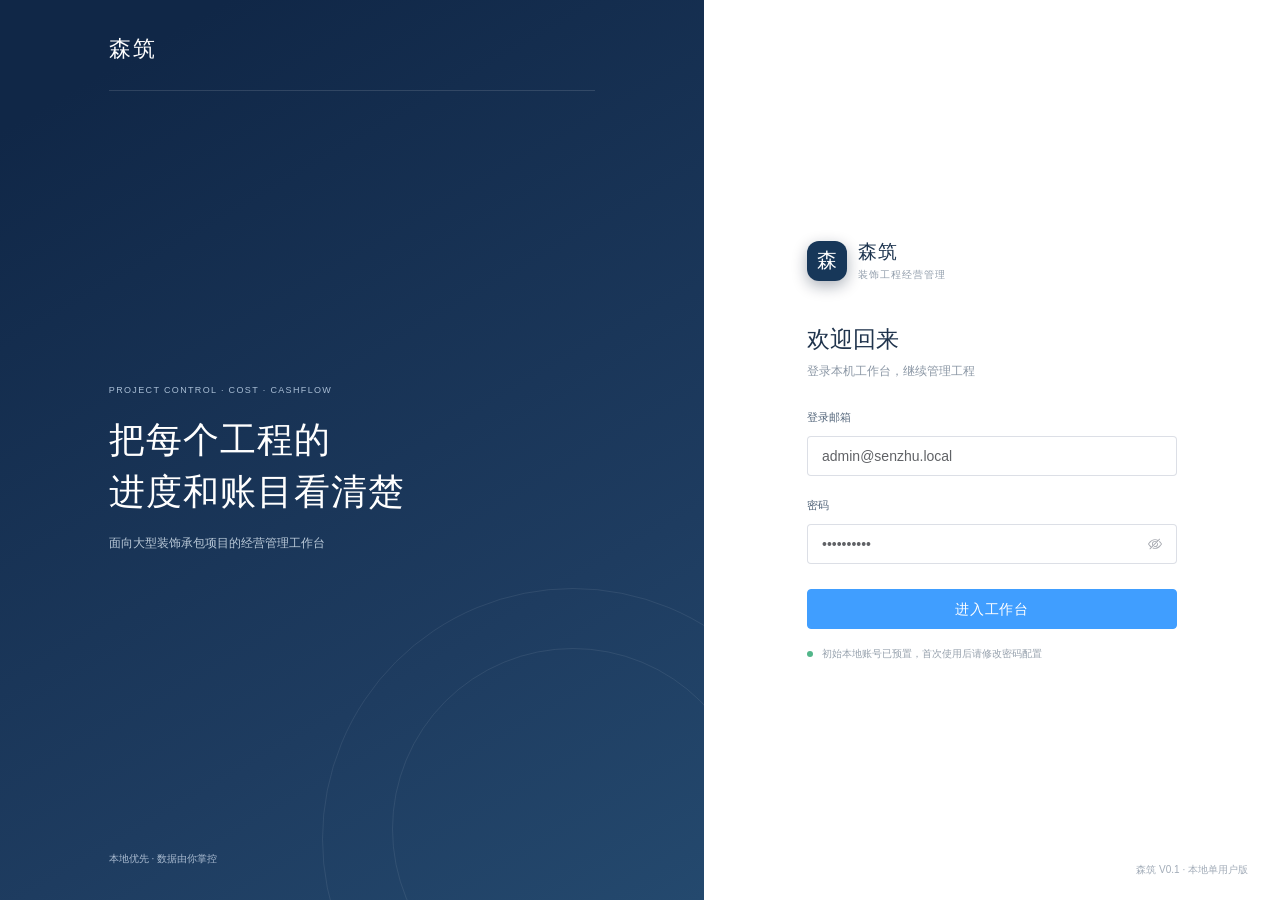
==== index.html @ 7b5bed3a "Add initial HTML structure for the project" ====
<!doctype html>
<html lang="zh-CN">
  <head>
    <meta charset="UTF-8" />
    <meta name="viewport" content="width=device-width, initial-scale=1.0" />
    <meta name="theme-color" content="#102747" />
    <meta name="description" content="森筑大型装饰工程承包管理系统" />
    <title>森筑 · 工程经营管理</title>
    <script type="module" crossorigin src="./index-DeKoZm9j.js"></script>
    <link rel="stylesheet" crossorigin href="./index-YC2xOnfH.css">
  </head>
  <body><div id="app"></div></body>
</html>
---- index-YC2xOnfH.css ----
:root{--el-color-white:#fff;--el-color-black:#000;--el-color-primary-rgb:64, 158, 255;--el-color-success-rgb:103, 194, 58;--el-color-warning-rgb:230, 162, 60;--el-color-danger-rgb:245, 108, 108;--el-color-error-rgb:245, 108, 108;--el-color-info-rgb:144, 147, 153;--el-font-size-extra-large:20px;--el-font-size-large:18px;--el-font-size-medium:16px;--el-font-size-base:14px;--el-font-size-small:13px;--el-font-size-extra-small:12px;--el-font-family:"Helvetica Neue", Helvetica, "PingFang SC", "Hiragino Sans GB", "Microsoft YaHei", "微软雅黑", Arial, sans-serif;--el-font-weight-primary:500;--el-font-line-height-primary:24px;--el-index-normal:1;--el-index-top:1000;--el-index-popper:2000;--el-border-radius-base:4px;--el-border-radius-small:2px;--el-border-radius-round:20px;--el-border-radius-circle:100%;--el-transition-duration:.3s;--el-transition-duration-fast:.2s;--el-transition-function-ease-in-out-bezier:cubic-bezier(.645, .045, .355, 1);--el-transition-function-fast-bezier:cubic-bezier(.23, 1, .32, 1);--el-transition-all:all var(--el-transition-duration) var(--el-transition-function-ease-in-out-bezier);--el-transition-fade:opacity var(--el-transition-duration) var(--el-transition-function-fast-bezier);--el-transition-md-fade:transform var(--el-transition-duration) var(--el-transition-function-fast-bezier), opacity var(--el-transition-duration) var(--el-transition-function-fast-bezier);--el-transition-fade-linear:opacity var(--el-transition-duration-fast) linear;--el-transition-border:border-color var(--el-transition-duration-fast) var(--el-transition-function-ease-in-out-bezier);--el-transition-box-shadow:box-shadow var(--el-transition-duration-fast) var(--el-transition-function-ease-in-out-bezier);--el-transition-color:color var(--el-transition-duration-fast) var(--el-transition-function-ease-in-out-bezier);--el-component-size-large:40px;--el-component-size:32px;--el-component-size-small:24px;--lightningcss-light:initial;--lightningcss-dark: ;color-scheme:light;--el-color-primary:#409eff;--el-color-primary-light-3:#79bbff;--el-color-primary-light-5:#a0cfff;--el-color-primary-light-7:#c6e2ff;--el-color-primary-light-8:#d9ecff;--el-color-primary-light-9:#ecf5ff;--el-color-primary-dark-2:#337ecc;--el-color-success:#67c23a;--el-color-success-light-3:#95d475;--el-color-success-light-5:#b3e19d;--el-color-success-light-7:#d1edc4;--el-color-success-light-8:#e1f3d8;--el-color-success-light-9:#f0f9eb;--el-color-success-dark-2:#529b2e;--el-color-warning:#e6a23c;--el-color-warning-light-3:#eebe77;--el-color-warning-light-5:#f3d19e;--el-color-warning-light-7:#f8e3c5;--el-color-warning-light-8:#faecd8;--el-color-warning-light-9:#fdf6ec;--el-color-warning-dark-2:#b88230;--el-color-danger:#f56c6c;--el-color-danger-light-3:#f89898;--el-color-danger-light-5:#fab6b6;--el-color-danger-light-7:#fcd3d3;--el-color-danger-light-8:#fde2e2;--el-color-danger-light-9:#fef0f0;--el-color-danger-dark-2:#c45656;--el-color-error:#f56c6c;--el-color-error-light-3:#f89898;--el-color-error-light-5:#fab6b6;--el-color-error-light-7:#fcd3d3;--el-color-error-light-8:#fde2e2;--el-color-error-light-9:#fef0f0;--el-color-error-dark-2:#c45656;--el-color-info:#909399;--el-color-info-light-3:#b1b3b8;--el-color-info-light-5:#c8c9cc;--el-color-info-light-7:#dedfe0;--el-color-info-light-8:#e9e9eb;--el-color-info-light-9:#f4f4f5;--el-color-info-dark-2:#73767a;--el-bg-color:#fff;--el-bg-color-page:#f2f3f5;--el-bg-color-overlay:#fff;--el-text-color-primary:#303133;--el-text-color-regular:#606266;--el-text-color-secondary:#909399;--el-text-color-placeholder:#a8abb2;--el-text-color-disabled:#c0c4cc;--el-border-color:#dcdfe6;--el-border-color-light:#e4e7ed;--el-border-color-lighter:#ebeef5;--el-border-color-extra-light:#f2f6fc;--el-border-color-dark:#d4d7de;--el-border-color-darker:#cdd0d6;--el-fill-color:#f0f2f5;--el-fill-color-light:#f5f7fa;--el-fill-color-lighter:#fafafa;--el-fill-color-extra-light:#fafcff;--el-fill-color-dark:#ebedf0;--el-fill-color-darker:#e6e8eb;--el-fill-color-blank:#fff;--el-box-shadow:0px 12px 32px 4px #0000000a, 0px 8px 20px #00000014;--el-box-shadow-light:0px 0px 12px #0000001f;--el-box-shadow-lighter:0px 0px 6px #0000001f;--el-box-shadow-dark:0px 16px 48px 16px #00000014, 0px 12px 32px #0000001f, 0px 8px 16px -8px #00000029;--el-disabled-bg-color:var(--el-fill-color-light);--el-disabled-text-color:var(--el-text-color-placeholder);--el-disabled-border-color:var(--el-border-color-light);--el-overlay-color:#000c;--el-overlay-color-light:#000000b3;--el-overlay-color-lighter:#00000080;--el-mask-color:#ffffffe6;--el-mask-color-extra-light:#ffffff4d;--el-border-width:1px;--el-border-style:solid;--el-border-color-hover:var(--el-text-color-disabled);--el-border:var(--el-border-width) var(--el-border-style) var(--el-border-color);--el-svg-monochrome-grey:var(--el-border-color)}.fade-in-linear-enter-active,.fade-in-linear-leave-active{transition:var(--el-transition-fade-linear)}.fade-in-linear-enter-from,.fade-in-linear-leave-to{opacity:0}.el-fade-in-linear-enter-active,.el-fade-in-linear-leave-active{transition:var(--el-transition-fade-linear)}.el-fade-in-linear-enter-from,.el-fade-in-linear-leave-to{opacity:0}.el-fade-in-enter-active,.el-fade-in-leave-active{transition:all var(--el-transition-duration) cubic-bezier(.55,0,.1,1)}.el-fade-in-enter-from,.el-fade-in-leave-active{opacity:0}.el-zoom-in-center-enter-active,.el-zoom-in-center-leave-active{transition:all var(--el-transition-duration) cubic-bezier(.55,0,.1,1)}.el-zoom-in-center-enter-from,.el-zoom-in-center-leave-active{opacity:0;transform:scaleX(0)}.el-zoom-in-top-enter-active,.el-zoom-in-top-leave-active{opacity:1;transition:var(--el-transition-md-fade);transform-origin:top;transform:scaleY(1)}.el-zoom-in-top-enter-active[data-popper-placement^=top],.el-zoom-in-top-leave-active[data-popper-placement^=top]{transform-origin:bottom}.el-zoom-in-top-enter-from,.el-zoom-in-top-leave-active{opacity:0;transform:scaleY(0)}.el-zoom-in-bottom-enter-active,.el-zoom-in-bottom-leave-active{opacity:1;transition:var(--el-transition-md-fade);transform-origin:bottom;transform:scaleY(1)}.el-zoom-in-bottom-enter-from,.el-zoom-in-bottom-leave-active{opacity:0;transform:scaleY(0)}.el-zoom-in-left-enter-active,.el-zoom-in-left-leave-active{opacity:1;transition:var(--el-transition-md-fade);transform-origin:0 0;transform:scale(1)}.el-zoom-in-left-enter-from,.el-zoom-in-left-leave-active{opacity:0;transform:scale(.45)}.collapse-transition{transition:var(--el-transition-duration) height ease-in-out,var(--el-transition-duration) padding-top ease-in-out,var(--el-transition-duration) padding-bottom ease-in-out}.el-collapse-transition-leave-active,.el-collapse-transition-enter-active{transition:var(--el-transition-duration) max-height ease-in-out,var(--el-transition-duration) padding-top ease-in-out,var(--el-transition-duration) padding-bottom ease-in-out}.horizontal-collapse-transition{transition:var(--el-transition-duration) width ease-in-out,var(--el-transition-duration) padding-left ease-in-out,var(--el-transition-duration) padding-right ease-in-out}.el-list-enter-active,.el-list-leave-active{transition:all 1s}.el-list-enter-from,.el-list-leave-to{opacity:0;transform:translateY(-30px)}.el-list-leave-active{position:absolute!important}.el-opacity-transition{transition:opacity var(--el-transition-duration) cubic-bezier(.55,0,.1,1)}.el-icon--right{margin-left:5px}.el-icon--left{margin-right:5px}@keyframes rotating{0%{transform:rotate(0)}to{transform:rotate(360deg)}}.el-icon{--color:inherit;fill:currentColor;width:1em;height:1em;color:var(--color);line-height:1em;font-size:inherit;justify-content:center;align-items:center;display:inline-flex;position:relative}.el-icon.is-loading{animation:2s linear infinite rotating}.el-icon svg{width:1em;height:1em}.el-affix--fixed{position:fixed}.el-alert{--el-alert-padding:8px 16px;--el-alert-border-radius-base:var(--el-border-radius-base);--el-alert-title-font-size:14px;--el-alert-title-with-description-font-size:16px;--el-alert-description-font-size:14px;--el-alert-close-font-size:16px;--el-alert-close-customed-font-size:14px;--el-alert-icon-size:16px;--el-alert-icon-large-size:28px;width:100%;padding:var(--el-alert-padding);box-sizing:border-box;border-radius:var(--el-alert-border-radius-base);background-color:var(--el-color-white);opacity:1;transition:opacity var(--el-transition-duration-fast);align-items:center;margin:0;display:flex;position:relative;overflow:hidden}.el-alert.is-light .el-alert__close-btn{color:var(--el-text-color-placeholder)}.el-alert.is-dark .el-alert__close-btn,.el-alert.is-dark .el-alert__description{color:var(--el-color-white)}.el-alert.is-center{justify-content:center}.el-alert--primary{--el-alert-bg-color:var(--el-color-primary-light-9)}.el-alert--primary.is-light{background-color:var(--el-alert-bg-color);color:var(--el-color-primary)}.el-alert--primary.is-light .el-alert__description{color:var(--el-color-primary)}.el-alert--primary.is-dark{background-color:var(--el-color-primary);color:var(--el-color-white)}.el-alert--success{--el-alert-bg-color:var(--el-color-success-light-9)}.el-alert--success.is-light{background-color:var(--el-alert-bg-color);color:var(--el-color-success)}.el-alert--success.is-light .el-alert__description{color:var(--el-color-success)}.el-alert--success.is-dark{background-color:var(--el-color-success);color:var(--el-color-white)}.el-alert--info{--el-alert-bg-color:var(--el-color-info-light-9)}.el-alert--info.is-light{background-color:var(--el-alert-bg-color);color:var(--el-color-info)}.el-alert--info.is-light .el-alert__description{color:var(--el-color-info)}.el-alert--info.is-dark{background-color:var(--el-color-info);color:var(--el-color-white)}.el-alert--warning{--el-alert-bg-color:var(--el-color-warning-light-9)}.el-alert--warning.is-light{background-color:var(--el-alert-bg-color);color:var(--el-color-warning)}.el-alert--warning.is-light .el-alert__description{color:var(--el-color-warning)}.el-alert--warning.is-dark{background-color:var(--el-color-warning);color:var(--el-color-white)}.el-alert--error{--el-alert-bg-color:var(--el-color-error-light-9)}.el-alert--error.is-light{background-color:var(--el-alert-bg-color);color:var(--el-color-error)}.el-alert--error.is-light .el-alert__description{color:var(--el-color-error)}.el-alert--error.is-dark{background-color:var(--el-color-error);color:var(--el-color-white)}.el-alert__content{flex-direction:column;gap:4px;display:flex}.el-alert .el-alert__icon{font-size:var(--el-alert-icon-size);width:var(--el-alert-icon-size);margin-right:8px}.el-alert .el-alert__icon.is-big{font-size:var(--el-alert-icon-large-size);width:var(--el-alert-icon-large-size);margin-right:12px}.el-alert__title{font-size:var(--el-alert-title-font-size);line-height:24px}.el-alert__title.with-description{font-size:var(--el-alert-title-with-description-font-size)}.el-alert .el-alert__description{font-size:var(--el-alert-description-font-size);margin:0}.el-alert .el-alert__close-btn{font-size:var(--el-alert-close-font-size);opacity:1;cursor:pointer;position:absolute;top:12px;right:16px}.el-alert .el-alert__close-btn.is-customed{font-style:normal;font-size:var(--el-alert-close-customed-font-size);line-height:24px;top:8px}.el-alert-fade-enter-from,.el-alert-fade-leave-active{opacity:0}.el-aside{box-sizing:border-box;width:var(--el-aside-width,300px);flex-shrink:0;overflow:auto}.el-autocomplete{--el-input-text-color:var(--el-text-color-regular);--el-input-border:var(--el-border);--el-input-hover-border:var(--el-border-color-hover);--el-input-focus-border:var(--el-color-primary);--el-input-transparent-border:0 0 0 1px transparent inset;--el-input-border-color:var(--el-border-color);--el-input-border-radius:var(--el-border-radius-base);--el-input-bg-color:var(--el-fill-color-blank);--el-input-icon-color:var(--el-text-color-placeholder);--el-input-placeholder-color:var(--el-text-color-placeholder);--el-input-hover-border-color:var(--el-border-color-hover);--el-input-clear-hover-color:var(--el-text-color-secondary);--el-input-focus-border-color:var(--el-color-primary);--el-input-width:100%;width:var(--el-input-width);display:inline-block;position:relative}.el-autocomplete__popper.el-popper{background:var(--el-bg-color-overlay);border:1px solid var(--el-border-color-light);box-shadow:var(--el-box-shadow-light)}.el-autocomplete__popper.el-popper .el-popper__arrow:before{border:1px solid var(--el-border-color-light)}.el-autocomplete__popper.el-popper[data-popper-placement^=top] .el-popper__arrow:before{border-top-color:#0000;border-left-color:#0000}.el-autocomplete__popper.el-popper[data-popper-placement^=bottom] .el-popper__arrow:before{border-bottom-color:#0000;border-right-color:#0000}.el-autocomplete__popper.el-popper[data-popper-placement^=left] .el-popper__arrow:before{border-bottom-color:#0000;border-left-color:#0000}.el-autocomplete__popper.el-popper[data-popper-placement^=right] .el-popper__arrow:before{border-top-color:#0000;border-right-color:#0000}.el-autocomplete-suggestion{border-radius:var(--el-border-radius-base);box-sizing:border-box}.el-autocomplete-suggestion__header{border-bottom:1px solid var(--el-border-color-lighter);padding:10px}.el-autocomplete-suggestion__footer{border-top:1px solid var(--el-border-color-lighter);padding:10px}.el-autocomplete-suggestion__wrap{box-sizing:border-box;max-height:280px;padding:10px 0}.el-autocomplete-suggestion__list{margin:0;padding:0}.el-autocomplete-suggestion li{cursor:pointer;color:var(--el-text-color-regular);line-height:34px;font-size:var(--el-font-size-base);text-align:left;text-overflow:ellipsis;white-space:nowrap;margin:0;padding:0 20px;list-style:none;overflow:hidden}.el-autocomplete-suggestion li:hover,.el-autocomplete-suggestion li.highlighted{background-color:var(--el-fill-color-light)}.el-autocomplete-suggestion li.divider{border-top:1px solid var(--el-color-black);margin-top:6px}.el-autocomplete-suggestion li.divider:last-child{margin-bottom:-6px}.el-autocomplete-suggestion.is-loading li{cursor:default;height:100px;color:var(--el-text-color-secondary);justify-content:center;align-items:center;font-size:20px;display:flex}.el-autocomplete-suggestion.is-loading li:hover{background-color:var(--el-bg-color-overlay)}.el-avatar{--el-avatar-text-color:var(--el-color-white);--el-avatar-bg-color:var(--el-text-color-disabled);--el-avatar-text-size:14px;--el-avatar-icon-size:18px;--el-avatar-border-radius:var(--el-border-radius-base);--el-avatar-size-large:56px;--el-avatar-size:40px;--el-avatar-size-small:24px;box-sizing:border-box;text-align:center;color:var(--el-avatar-text-color);background:var(--el-avatar-bg-color);width:var(--el-avatar-size);height:var(--el-avatar-size);font-size:var(--el-avatar-text-size);outline:none;justify-content:center;align-items:center;display:inline-flex;overflow:hidden}.el-avatar>img{width:100%;height:100%;display:block}.el-avatar--circle{border-radius:50%}.el-avatar--square{border-radius:var(--el-avatar-border-radius)}.el-avatar--icon{font-size:var(--el-avatar-icon-size)}.el-avatar--small{--el-avatar-size:24px}.el-avatar--large{--el-avatar-size:56px}.el-avatar-group{--el-avatar-group-item-gap:-8px;--el-avatar-group-collapse-item-gap:4px;display:inline-flex}.el-avatar-group .el-avatar{border:1px solid var(--el-border-color-extra-light)}.el-avatar-group .el-avatar:not(:first-child){margin-left:var(--el-avatar-group-item-gap)}.el-avatar-group__collapse-avatars{--el-avatar-group-item-gap:-8px;--el-avatar-group-collapse-item-gap:4px}.el-avatar-group__collapse-avatars .el-avatar:not(:first-child){margin-left:var(--el-avatar-group-collapse-item-gap)}.el-backtop{--el-backtop-bg-color:var(--el-bg-color-overlay);--el-backtop-text-color:var(--el-color-primary);--el-backtop-hover-bg-color:var(--el-border-color-extra-light);background-color:var(--el-backtop-bg-color);width:40px;height:40px;color:var(--el-backtop-text-color);box-shadow:var(--el-box-shadow-lighter);cursor:pointer;z-index:5;border-radius:50%;justify-content:center;align-items:center;font-size:20px;display:flex;position:fixed}.el-backtop:hover{background-color:var(--el-backtop-hover-bg-color)}.el-backtop__icon{font-size:20px}.el-badge{--el-badge-bg-color:var(--el-color-danger);--el-badge-radius:10px;--el-badge-font-size:12px;--el-badge-padding:6px;--el-badge-size:18px;vertical-align:middle;width:-moz-fit-content;width:fit-content;display:inline-block;position:relative}.el-badge__content{background-color:var(--el-badge-bg-color);border-radius:var(--el-badge-radius);color:var(--el-color-white);font-size:var(--el-badge-font-size);height:var(--el-badge-size);padding:0 var(--el-badge-padding);white-space:nowrap;border:1px solid var(--el-bg-color);justify-content:center;align-items:center;display:inline-flex}.el-badge__content.is-fixed{top:0;right:calc(1px + var(--el-badge-size) / 2);z-index:var(--el-index-normal);position:absolute;transform:translateY(-50%)translate(100%)}.el-badge__content.is-fixed.is-dot{right:5px}.el-badge__content.is-dot{border-radius:50%;width:8px;height:8px;padding:0;right:0}.el-badge__content.is-hide-zero{display:none}.el-badge__content--primary{background-color:var(--el-color-primary)}.el-badge__content--success{background-color:var(--el-color-success)}.el-badge__content--warning{background-color:var(--el-color-warning)}.el-badge__content--info{background-color:var(--el-color-info)}.el-badge__content--danger{background-color:var(--el-color-danger)}.el-breadcrumb__separator{color:var(--el-text-color-placeholder);margin:0 9px;font-weight:700}.el-breadcrumb__separator.el-icon{margin:0 6px;font-weight:400}.el-breadcrumb__separator.el-icon svg{vertical-align:middle}.el-breadcrumb__item{float:left;align-items:center;display:inline-flex}.el-breadcrumb__inner{color:var(--el-text-color-regular)}.el-breadcrumb__inner.is-link,.el-breadcrumb__inner a{transition:var(--el-transition-color);color:var(--el-text-color-primary);font-weight:700;text-decoration:none}.el-breadcrumb__inner.is-link:hover,.el-breadcrumb__inner a:hover{color:var(--el-color-primary);cursor:pointer}.el-breadcrumb__item:last-child .el-breadcrumb__inner,.el-breadcrumb__item:last-child .el-breadcrumb__inner:hover,.el-breadcrumb__item:last-child .el-breadcrumb__inner a,.el-breadcrumb__item:last-child .el-breadcrumb__inner a:hover{color:var(--el-text-color-regular);cursor:text;font-weight:400}.el-breadcrumb__item:last-child .el-breadcrumb__separator{display:none}.el-breadcrumb{font-size:14px;line-height:1}.el-breadcrumb:before,.el-breadcrumb:after{content:"";display:table}.el-breadcrumb:after{clear:both}.el-button-group>.el-button+.el-button{margin-left:0}.el-button-group>.el-button:first-child:last-child{border-top-right-radius:var(--el-border-radius-base);border-bottom-right-radius:var(--el-border-radius-base);border-top-left-radius:var(--el-border-radius-base);border-bottom-left-radius:var(--el-border-radius-base)}.el-button-group>.el-button:first-child:last-child.is-round{border-radius:var(--el-border-radius-round)}.el-button-group>.el-button:first-child:last-child.is-circle{border-radius:50%}.el-button-group>.el-button:not(:first-child):not(:last-child){border-radius:0}.el-button-group>.el-button:hover,.el-button-group>.el-button:focus,.el-button-group>.el-button:active,.el-button-group>.el-button.is-active{z-index:1}.el-button-group--horizontal{vertical-align:middle;display:inline-block}.el-button-group--horizontal:before,.el-button-group--horizontal:after{content:"";display:table}.el-button-group--horizontal:after{clear:both}.el-button-group--horizontal>.el-button{float:left;position:relative}.el-button-group--horizontal>.el-button:first-child{border-top-right-radius:0;border-bottom-right-radius:0}.el-button-group--horizontal>.el-button:last-child{border-top-left-radius:0;border-bottom-left-radius:0}.el-button-group--horizontal>.el-button:not(:last-child){margin-right:-1px}.el-button-group--horizontal .el-button--primary:first-child{border-right-color:var(--el-button-divide-border-color)}.el-button-group--horizontal .el-button--primary:last-child{border-left-color:var(--el-button-divide-border-color)}.el-button-group--horizontal .el-button--primary:not(:first-child):not(:last-child){border-left-color:var(--el-button-divide-border-color);border-right-color:var(--el-button-divide-border-color)}.el-button-group--horizontal .el-button--success:first-child{border-right-color:var(--el-button-divide-border-color)}.el-button-group--horizontal .el-button--success:last-child{border-left-color:var(--el-button-divide-border-color)}.el-button-group--horizontal .el-button--success:not(:first-child):not(:last-child){border-left-color:var(--el-button-divide-border-color);border-right-color:var(--el-button-divide-border-color)}.el-button-group--horizontal .el-button--warning:first-child{border-right-color:var(--el-button-divide-border-color)}.el-button-group--horizontal .el-button--warning:last-child{border-left-color:var(--el-button-divide-border-color)}.el-button-group--horizontal .el-button--warning:not(:first-child):not(:last-child){border-left-color:var(--el-button-divide-border-color);border-right-color:var(--el-button-divide-border-color)}.el-button-group--horizontal .el-button--danger:first-child{border-right-color:var(--el-button-divide-border-color)}.el-button-group--horizontal .el-button--danger:last-child{border-left-color:var(--el-button-divide-border-color)}.el-button-group--horizontal .el-button--danger:not(:first-child):not(:last-child){border-left-color:var(--el-button-divide-border-color);border-right-color:var(--el-button-divide-border-color)}.el-button-group--horizontal .el-button--info:first-child{border-right-color:var(--el-button-divide-border-color)}.el-button-group--horizontal .el-button--info:last-child{border-left-color:var(--el-button-divide-border-color)}.el-button-group--horizontal .el-button--info:not(:first-child):not(:last-child){border-left-color:var(--el-button-divide-border-color);border-right-color:var(--el-button-divide-border-color)}.el-button-group--horizontal>.el-dropdown>.el-button{border-left-color:var(--el-button-divide-border-color);border-top-left-radius:0;border-bottom-left-radius:0}.el-button-group--vertical{flex-direction:column;align-items:stretch;display:inline-flex}.el-button-group--vertical>.el-button{margin-top:-1px}.el-button-group--vertical>.el-button:first-child{border-bottom-right-radius:0;border-bottom-left-radius:0}.el-button-group--vertical>.el-button:last-child{border-top-left-radius:0;border-top-right-radius:0}.el-button-group--vertical>.el-dropdown{margin-top:-1px}.el-button-group--vertical>.el-dropdown>.el-button{border-left-color:var(--el-button-divide-border-color);border-top-left-radius:0;border-top-right-radius:0}.el-button-group--vertical .el-button--primary:first-child{border-bottom-color:var(--el-button-divide-border-color)}.el-button-group--vertical .el-button--primary:last-child{border-top-color:var(--el-button-divide-border-color)}.el-button-group--vertical .el-button--primary:not(:first-child):not(:last-child){border-top-color:var(--el-button-divide-border-color);border-bottom-color:var(--el-button-divide-border-color)}.el-button-group--vertical .el-button--success:first-child{border-bottom-color:var(--el-button-divide-border-color)}.el-button-group--vertical .el-button--success:last-child{border-top-color:var(--el-button-divide-border-color)}.el-button-group--vertical .el-button--success:not(:first-child):not(:last-child){border-top-color:var(--el-button-divide-border-color);border-bottom-color:var(--el-button-divide-border-color)}.el-button-group--vertical .el-button--warning:first-child{border-bottom-color:var(--el-button-divide-border-color)}.el-button-group--vertical .el-button--warning:last-child{border-top-color:var(--el-button-divide-border-color)}.el-button-group--vertical .el-button--warning:not(:first-child):not(:last-child){border-top-color:var(--el-button-divide-border-color);border-bottom-color:var(--el-button-divide-border-color)}.el-button-group--vertical .el-button--danger:first-child{border-bottom-color:var(--el-button-divide-border-color)}.el-button-group--vertical .el-button--danger:last-child{border-top-color:var(--el-button-divide-border-color)}.el-button-group--vertical .el-button--danger:not(:first-child):not(:last-child){border-top-color:var(--el-button-divide-border-color);border-bottom-color:var(--el-button-divide-border-color)}.el-button-group--vertical .el-button--info:first-child{border-bottom-color:var(--el-button-divide-border-color)}.el-button-group--vertical .el-button--info:last-child{border-top-color:var(--el-button-divide-border-color)}.el-button-group--vertical .el-button--info:not(:first-child):not(:last-child){border-top-color:var(--el-button-divide-border-color);border-bottom-color:var(--el-button-divide-border-color)}.el-button{--el-button-font-weight:var(--el-font-weight-primary);--el-button-border-color:var(--el-border-color);--el-button-bg-color:var(--el-fill-color-blank);--el-button-text-color:var(--el-text-color-regular);--el-button-disabled-text-color:var(--el-disabled-text-color);--el-button-disabled-bg-color:var(--el-fill-color-blank);--el-button-disabled-border-color:var(--el-border-color-light);--el-button-divide-border-color:#ffffff80;--el-button-hover-text-color:var(--el-color-primary);--el-button-hover-bg-color:var(--el-color-primary-light-9);--el-button-hover-border-color:var(--el-color-primary-light-7);--el-button-active-text-color:var(--el-button-hover-text-color);--el-button-active-border-color:var(--el-color-primary);--el-button-active-bg-color:var(--el-button-hover-bg-color);--el-button-outline-color:var(--el-color-primary-light-5);--el-button-hover-link-text-color:var(--el-text-color-secondary);--el-button-active-color:var(--el-text-color-primary);white-space:nowrap;cursor:pointer;height:32px;color:var(--el-button-text-color);text-align:center;box-sizing:border-box;line-height:1;font-weight:var(--el-button-font-weight);-webkit-user-select:none;user-select:none;vertical-align:middle;-webkit-appearance:none;background-color:var(--el-button-bg-color);border:var(--el-border);border-color:var(--el-button-border-color);outline:none;justify-content:center;align-items:center;transition:all .1s;display:inline-flex}.el-button:hover{color:var(--el-button-hover-text-color);border-color:var(--el-button-hover-border-color);background-color:var(--el-button-hover-bg-color);outline:none}.el-button:active{color:var(--el-button-active-text-color);border-color:var(--el-button-active-border-color);background-color:var(--el-button-active-bg-color);outline:none}.el-button:focus-visible{outline:2px solid var(--el-button-outline-color);outline-offset:1px;transition:outline-offset,outline}.el-button>span{align-items:center;display:inline-flex}.el-button+.el-button{margin-left:12px}.el-button{font-size:var(--el-font-size-base);border-radius:var(--el-border-radius-base);padding:8px 15px}.el-button.is-round{padding:8px 15px}.el-button::-moz-focus-inner{border:0}.el-button [class*=el-icon]+span{margin-left:6px}.el-button [class*=el-icon] svg{vertical-align:bottom}.el-button.is-plain{--el-button-hover-text-color:var(--el-color-primary);--el-button-hover-bg-color:var(--el-fill-color-blank);--el-button-hover-border-color:var(--el-color-primary)}.el-button.is-active{color:var(--el-button-active-text-color);border-color:var(--el-button-active-border-color);background-color:var(--el-button-active-bg-color);outline:none}.el-button.is-disabled,.el-button.is-disabled:hover{color:var(--el-button-disabled-text-color);cursor:not-allowed;background-image:none;background-color:var(--el-button-disabled-bg-color);border-color:var(--el-button-disabled-border-color)}.el-button.is-loading{pointer-events:none;position:relative}.el-button.is-loading:before{z-index:1;pointer-events:none;content:"";border-radius:inherit;background-color:var(--el-mask-color-extra-light);position:absolute;inset:-1px}.el-button.is-round{border-radius:var(--el-border-radius-round)}.el-button.is-dashed{--el-button-hover-text-color:var(--el-color-primary);--el-button-hover-bg-color:var(--el-fill-color-blank);--el-button-hover-border-color:var(--el-color-primary);border-style:dashed}.el-button.is-circle{border-radius:50%;width:32px;padding:8px}.el-button.is-text{color:var(--el-button-text-color);background-color:#0000;border:0 solid #0000}.el-button.is-text.is-disabled{color:var(--el-button-disabled-text-color);background-color:#0000!important}.el-button.is-text:not(.is-disabled):hover{background-color:var(--el-fill-color-light)}.el-button.is-text:not(.is-disabled):focus-visible{outline:2px solid var(--el-button-outline-color);outline-offset:1px;transition:outline-offset,outline}.el-button.is-text:not(.is-disabled):active{background-color:var(--el-fill-color)}.el-button.is-text:not(.is-disabled).is-has-bg{background-color:var(--el-fill-color-light)}.el-button.is-text:not(.is-disabled).is-has-bg:hover{background-color:var(--el-fill-color)}.el-button.is-text:not(.is-disabled).is-has-bg:active{background-color:var(--el-fill-color-dark)}.el-button__text--expand{letter-spacing:.3em;margin-right:-.3em}.el-button.is-link{color:var(--el-button-text-color);background:0 0;border-color:#0000;height:auto;padding:2px}.el-button.is-link:hover{color:var(--el-button-hover-link-text-color)}.el-button.is-link.is-disabled{color:var(--el-button-disabled-text-color);background-color:#0000!important;border-color:#0000!important}.el-button.is-link:not(.is-disabled):hover{background-color:#0000;border-color:#0000}.el-button.is-link:not(.is-disabled):active{color:var(--el-button-active-color);background-color:#0000;border-color:#0000}.el-button--text{color:var(--el-color-primary);background:0 0;border-color:#0000;padding-left:0;padding-right:0}.el-button--text.is-disabled{color:var(--el-button-disabled-text-color);background-color:#0000!important;border-color:#0000!important}.el-button--text:not(.is-disabled):hover{color:var(--el-color-primary-light-3);background-color:#0000;border-color:#0000}.el-button--text:not(.is-disabled):active{color:var(--el-color-primary-dark-2);background-color:#0000;border-color:#0000}.el-button__link--expand{letter-spacing:.3em;margin-right:-.3em}.el-button--primary{--el-button-text-color:var(--el-color-white);--el-button-bg-color:var(--el-color-primary);--el-button-border-color:var(--el-color-primary);--el-button-outline-color:var(--el-color-primary-light-5);--el-button-active-color:var(--el-color-primary-dark-2);--el-button-hover-text-color:var(--el-color-white);--el-button-hover-link-text-color:var(--el-color-primary-light-5);--el-button-hover-bg-color:var(--el-color-primary-light-3);--el-button-hover-border-color:var(--el-color-primary-light-3);--el-button-active-bg-color:var(--el-color-primary-dark-2);--el-button-active-border-color:var(--el-color-primary-dark-2);--el-button-disabled-text-color:var(--el-color-white);--el-button-disabled-bg-color:var(--el-color-primary-light-5);--el-button-disabled-border-color:var(--el-color-primary-light-5)}.el-button--primary.is-plain,.el-button--primary.is-text,.el-button--primary.is-link{--el-button-text-color:var(--el-color-primary);--el-button-bg-color:var(--el-color-primary-light-9);--el-button-border-color:var(--el-color-primary-light-5);--el-button-hover-text-color:var(--el-color-white);--el-button-hover-bg-color:var(--el-color-primary);--el-button-hover-border-color:var(--el-color-primary);--el-button-active-text-color:var(--el-color-white)}.el-button--primary.is-plain.is-disabled,.el-button--primary.is-plain.is-disabled:hover,.el-button--primary.is-plain.is-disabled:focus,.el-button--primary.is-plain.is-disabled:active,.el-button--primary.is-text.is-disabled,.el-button--primary.is-text.is-disabled:hover,.el-button--primary.is-text.is-disabled:focus,.el-button--primary.is-text.is-disabled:active,.el-button--primary.is-link.is-disabled,.el-button--primary.is-link.is-disabled:hover,.el-button--primary.is-link.is-disabled:focus,.el-button--primary.is-link.is-disabled:active{color:var(--el-color-primary-light-5);background-color:var(--el-color-primary-light-9);border-color:var(--el-color-primary-light-8)}.el-button--primary.is-dashed{--el-button-text-color:var(--el-color-primary);--el-button-bg-color:var(--el-color-primary-light-9);--el-button-border-color:var(--el-color-primary-light-5);--el-button-hover-text-color:var(--el-color-primary);--el-button-hover-bg-color:var(--el-color-primary-light-9);--el-button-hover-border-color:var(--el-color-primary-light-3);--el-button-active-text-color:var(--el-color-primary-dark-2);--el-button-active-bg-color:var(--el-color-primary-light-9);--el-button-active-border-color:var(--el-color-primary-dark-2)}.el-button--primary.is-dashed.is-disabled,.el-button--primary.is-dashed.is-disabled:hover,.el-button--primary.is-dashed.is-disabled:focus,.el-button--primary.is-dashed.is-disabled:active{color:var(--el-color-primary-light-5);background-color:var(--el-color-primary-light-9);border-color:var(--el-color-primary-light-8)}.el-button--success{--el-button-text-color:var(--el-color-white);--el-button-bg-color:var(--el-color-success);--el-button-border-color:var(--el-color-success);--el-button-outline-color:var(--el-color-success-light-5);--el-button-active-color:var(--el-color-success-dark-2);--el-button-hover-text-color:var(--el-color-white);--el-button-hover-link-text-color:var(--el-color-success-light-5);--el-button-hover-bg-color:var(--el-color-success-light-3);--el-button-hover-border-color:var(--el-color-success-light-3);--el-button-active-bg-color:var(--el-color-success-dark-2);--el-button-active-border-color:var(--el-color-success-dark-2);--el-button-disabled-text-color:var(--el-color-white);--el-button-disabled-bg-color:var(--el-color-success-light-5);--el-button-disabled-border-color:var(--el-color-success-light-5)}.el-button--success.is-plain,.el-button--success.is-text,.el-button--success.is-link{--el-button-text-color:var(--el-color-success);--el-button-bg-color:var(--el-color-success-light-9);--el-button-border-color:var(--el-color-success-light-5);--el-button-hover-text-color:var(--el-color-white);--el-button-hover-bg-color:var(--el-color-success);--el-button-hover-border-color:var(--el-color-success);--el-button-active-text-color:var(--el-color-white)}.el-button--success.is-plain.is-disabled,.el-button--success.is-plain.is-disabled:hover,.el-button--success.is-plain.is-disabled:focus,.el-button--success.is-plain.is-disabled:active,.el-button--success.is-text.is-disabled,.el-button--success.is-text.is-disabled:hover,.el-button--success.is-text.is-disabled:focus,.el-button--success.is-text.is-disabled:active,.el-button--success.is-link.is-disabled,.el-button--success.is-link.is-disabled:hover,.el-button--success.is-link.is-disabled:focus,.el-button--success.is-link.is-disabled:active{color:var(--el-color-success-light-5);background-color:var(--el-color-success-light-9);border-color:var(--el-color-success-light-8)}.el-button--success.is-dashed{--el-button-text-color:var(--el-color-success);--el-button-bg-color:var(--el-color-success-light-9);--el-button-border-color:var(--el-color-success-light-5);--el-button-hover-text-color:var(--el-color-success);--el-button-hover-bg-color:var(--el-color-success-light-9);--el-button-hover-border-color:var(--el-color-success-light-3);--el-button-active-text-color:var(--el-color-success-dark-2);--el-button-active-bg-color:var(--el-color-success-light-9);--el-button-active-border-color:var(--el-color-success-dark-2)}.el-button--success.is-dashed.is-disabled,.el-button--success.is-dashed.is-disabled:hover,.el-button--success.is-dashed.is-disabled:focus,.el-button--success.is-dashed.is-disabled:active{color:var(--el-color-success-light-5);background-color:var(--el-color-success-light-9);border-color:var(--el-color-success-light-8)}.el-button--warning{--el-button-text-color:var(--el-color-white);--el-button-bg-color:var(--el-color-warning);--el-button-border-color:var(--el-color-warning);--el-button-outline-color:var(--el-color-warning-light-5);--el-button-active-color:var(--el-color-warning-dark-2);--el-button-hover-text-color:var(--el-color-white);--el-button-hover-link-text-color:var(--el-color-warning-light-5);--el-button-hover-bg-color:var(--el-color-warning-light-3);--el-button-hover-border-color:var(--el-color-warning-light-3);--el-button-active-bg-color:var(--el-color-warning-dark-2);--el-button-active-border-color:var(--el-color-warning-dark-2);--el-button-disabled-text-color:var(--el-color-white);--el-button-disabled-bg-color:var(--el-color-warning-light-5);--el-button-disabled-border-color:var(--el-color-warning-light-5)}.el-button--warning.is-plain,.el-button--warning.is-text,.el-button--warning.is-link{--el-button-text-color:var(--el-color-warning);--el-button-bg-color:var(--el-color-warning-light-9);--el-button-border-color:var(--el-color-warning-light-5);--el-button-hover-text-color:var(--el-color-white);--el-button-hover-bg-color:var(--el-color-warning);--el-button-hover-border-color:var(--el-color-warning);--el-button-active-text-color:var(--el-color-white)}.el-button--warning.is-plain.is-disabled,.el-button--warning.is-plain.is-disabled:hover,.el-button--warning.is-plain.is-disabled:focus,.el-button--warning.is-plain.is-disabled:active,.el-button--warning.is-text.is-disabled,.el-button--warning.is-text.is-disabled:hover,.el-button--warning.is-text.is-disabled:focus,.el-button--warning.is-text.is-disabled:active,.el-button--warning.is-link.is-disabled,.el-button--warning.is-link.is-disabled:hover,.el-button--warning.is-link.is-disabled:focus,.el-button--warning.is-link.is-disabled:active{color:var(--el-color-warning-light-5);background-color:var(--el-color-warning-light-9);border-color:var(--el-color-warning-light-8)}.el-button--warning.is-dashed{--el-button-text-color:var(--el-color-warning);--el-button-bg-color:var(--el-color-warning-light-9);--el-button-border-color:var(--el-color-warning-light-5);--el-button-hover-text-color:var(--el-color-warning);--el-button-hover-bg-color:var(--el-color-warning-light-9);--el-button-hover-border-color:var(--el-color-warning-light-3);--el-button-active-text-color:var(--el-color-warning-dark-2);--el-button-active-bg-color:var(--el-color-warning-light-9);--el-button-active-border-color:var(--el-color-warning-dark-2)}.el-button--warning.is-dashed.is-disabled,.el-button--warning.is-dashed.is-disabled:hover,.el-button--warning.is-dashed.is-disabled:focus,.el-button--warning.is-dashed.is-disabled:active{color:var(--el-color-warning-light-5);background-color:var(--el-color-warning-light-9);border-color:var(--el-color-warning-light-8)}.el-button--danger{--el-button-text-color:var(--el-color-white);--el-button-bg-color:var(--el-color-danger);--el-button-border-color:var(--el-color-danger);--el-button-outline-color:var(--el-color-danger-light-5);--el-button-active-color:var(--el-color-danger-dark-2);--el-button-hover-text-color:var(--el-color-white);--el-button-hover-link-text-color:var(--el-color-danger-light-5);--el-button-hover-bg-color:var(--el-color-danger-light-3);--el-button-hover-border-color:var(--el-color-danger-light-3);--el-button-active-bg-color:var(--el-color-danger-dark-2);--el-button-active-border-color:var(--el-color-danger-dark-2);--el-button-disabled-text-color:var(--el-color-white);--el-button-disabled-bg-color:var(--el-color-danger-light-5);--el-button-disabled-border-color:var(--el-color-danger-light-5)}.el-button--danger.is-plain,.el-button--danger.is-text,.el-button--danger.is-link{--el-button-text-color:var(--el-color-danger);--el-button-bg-color:var(--el-color-danger-light-9);--el-button-border-color:var(--el-color-danger-light-5);--el-button-hover-text-color:var(--el-color-white);--el-button-hover-bg-color:var(--el-color-danger);--el-button-hover-border-color:var(--el-color-danger);--el-button-active-text-color:var(--el-color-white)}.el-button--danger.is-plain.is-disabled,.el-button--danger.is-plain.is-disabled:hover,.el-button--danger.is-plain.is-disabled:focus,.el-button--danger.is-plain.is-disabled:active,.el-button--danger.is-text.is-disabled,.el-button--danger.is-text.is-disabled:hover,.el-button--danger.is-text.is-disabled:focus,.el-button--danger.is-text.is-disabled:active,.el-button--danger.is-link.is-disabled,.el-button--danger.is-link.is-disabled:hover,.el-button--danger.is-link.is-disabled:focus,.el-button--danger.is-link.is-disabled:active{color:var(--el-color-danger-light-5);background-color:var(--el-color-danger-light-9);border-color:var(--el-color-danger-light-8)}.el-button--danger.is-dashed{--el-button-text-color:var(--el-color-danger);--el-button-bg-color:var(--el-color-danger-light-9);--el-button-border-color:var(--el-color-danger-light-5);--el-button-hover-text-color:var(--el-color-danger);--el-button-hover-bg-color:var(--el-color-danger-light-9);--el-button-hover-border-color:var(--el-color-danger-light-3);--el-button-active-text-color:var(--el-color-danger-dark-2);--el-button-active-bg-color:var(--el-color-danger-light-9);--el-button-active-border-color:var(--el-color-danger-dark-2)}.el-button--danger.is-dashed.is-disabled,.el-button--danger.is-dashed.is-disabled:hover,.el-button--danger.is-dashed.is-disabled:focus,.el-button--danger.is-dashed.is-disabled:active{color:var(--el-color-danger-light-5);background-color:var(--el-color-danger-light-9);border-color:var(--el-color-danger-light-8)}.el-button--info{--el-button-text-color:var(--el-color-white);--el-button-bg-color:var(--el-color-info);--el-button-border-color:var(--el-color-info);--el-button-outline-color:var(--el-color-info-light-5);--el-button-active-color:var(--el-color-info-dark-2);--el-button-hover-text-color:var(--el-color-white);--el-button-hover-link-text-color:var(--el-color-info-light-5);--el-button-hover-bg-color:var(--el-color-info-light-3);--el-button-hover-border-color:var(--el-color-info-light-3);--el-button-active-bg-color:var(--el-color-info-dark-2);--el-button-active-border-color:var(--el-color-info-dark-2);--el-button-disabled-text-color:var(--el-color-white);--el-button-disabled-bg-color:var(--el-color-info-light-5);--el-button-disabled-border-color:var(--el-color-info-light-5)}.el-button--info.is-plain,.el-button--info.is-text,.el-button--info.is-link{--el-button-text-color:var(--el-color-info);--el-button-bg-color:var(--el-color-info-light-9);--el-button-border-color:var(--el-color-info-light-5);--el-button-hover-text-color:var(--el-color-white);--el-button-hover-bg-color:var(--el-color-info);--el-button-hover-border-color:var(--el-color-info);--el-button-active-text-color:var(--el-color-white)}.el-button--info.is-plain.is-disabled,.el-button--info.is-plain.is-disabled:hover,.el-button--info.is-plain.is-disabled:focus,.el-button--info.is-plain.is-disabled:active,.el-button--info.is-text.is-disabled,.el-button--info.is-text.is-disabled:hover,.el-button--info.is-text.is-disabled:focus,.el-button--info.is-text.is-disabled:active,.el-button--info.is-link.is-disabled,.el-button--info.is-link.is-disabled:hover,.el-button--info.is-link.is-disabled:focus,.el-button--info.is-link.is-disabled:active{color:var(--el-color-info-light-5);background-color:var(--el-color-info-light-9);border-color:var(--el-color-info-light-8)}.el-button--info.is-dashed{--el-button-text-color:var(--el-color-info);--el-button-bg-color:var(--el-color-info-light-9);--el-button-border-color:var(--el-color-info-light-5);--el-button-hover-text-color:var(--el-color-info);--el-button-hover-bg-color:var(--el-color-info-light-9);--el-button-hover-border-color:var(--el-color-info-light-3);--el-button-active-text-color:var(--el-color-info-dark-2);--el-button-active-bg-color:var(--el-color-info-light-9);--el-button-active-border-color:var(--el-color-info-dark-2)}.el-button--info.is-dashed.is-disabled,.el-button--info.is-dashed.is-disabled:hover,.el-button--info.is-dashed.is-disabled:focus,.el-button--info.is-dashed.is-disabled:active{color:var(--el-color-info-light-5);background-color:var(--el-color-info-light-9);border-color:var(--el-color-info-light-8)}.el-button--large{--el-button-size:40px;height:var(--el-button-size)}.el-button--large [class*=el-icon]+span{margin-left:8px}.el-button--large{font-size:var(--el-font-size-base);border-radius:var(--el-border-radius-base);padding:12px 19px}.el-button--large.is-round{padding:12px 19px}.el-button--large.is-circle{width:var(--el-button-size);padding:12px}.el-button--small{--el-button-size:24px;height:var(--el-button-size)}.el-button--small [class*=el-icon]+span{margin-left:4px}.el-button--small{border-radius:calc(var(--el-border-radius-base) - 1px);padding:5px 11px;font-size:12px}.el-button--small.is-round{padding:5px 11px}.el-button--small.is-circle{width:var(--el-button-size);padding:5px}.el-calendar{--el-calendar-border:var(--el-table-border,1px solid var(--el-border-color-lighter));--el-calendar-header-border-bottom:var(--el-calendar-border);--el-calendar-selected-bg-color:var(--el-color-primary-light-9);--el-calendar-cell-width:85px;background-color:var(--el-fill-color-blank)}.el-calendar__header{border-bottom:var(--el-calendar-header-border-bottom);justify-content:space-between;padding:12px 20px;display:flex}.el-calendar__title{color:var(--el-text-color);align-self:center}.el-calendar__body{padding:12px 20px 35px}.el-calendar__select-controller .el-select{margin-right:8px}.el-calendar__select-controller .el-calendar-select__year{width:120px}.el-calendar__select-controller .el-calendar-select__month{width:60px}.el-calendar-table{table-layout:fixed;width:100%}.el-calendar-table thead th{color:var(--el-text-color-regular);padding:12px 0;font-weight:400}.el-calendar-table:not(.is-range) td.prev,.el-calendar-table:not(.is-range) td.next{color:var(--el-text-color-placeholder)}.el-calendar-table td{border-bottom:var(--el-calendar-border);border-right:var(--el-calendar-border);vertical-align:top;transition:background-color var(--el-transition-duration-fast) ease}.el-calendar-table td.is-selected{background-color:var(--el-calendar-selected-bg-color)}.el-calendar-table td.is-today{color:var(--el-color-primary)}.el-calendar-table tr:first-child td{border-top:var(--el-calendar-border)}.el-calendar-table tr td:first-child{border-left:var(--el-calendar-border)}.el-calendar-table tr.el-calendar-table__row--hide-border td{border-top:none}.el-calendar-table .el-calendar-day{box-sizing:border-box;height:var(--el-calendar-cell-width);padding:8px}.el-calendar-table .el-calendar-day:hover{cursor:pointer;background-color:var(--el-calendar-selected-bg-color)}.el-card{--el-card-border-color:var(--el-border-color-light);--el-card-border-radius:4px;--el-card-padding:20px;--el-card-bg-color:var(--el-fill-color-blank);border-radius:var(--el-card-border-radius);border:1px solid var(--el-card-border-color);background-color:var(--el-card-bg-color);color:var(--el-text-color-primary);transition:var(--el-transition-duration);flex-direction:column;display:flex;overflow:hidden}.el-card.is-always-shadow,.el-card.is-hover-shadow:hover,.el-card.is-hover-shadow:focus{box-shadow:var(--el-box-shadow-light)}.el-card__header{padding:calc(var(--el-card-padding) - 2px) var(--el-card-padding);border-bottom:1px solid var(--el-card-border-color);box-sizing:border-box}.el-card__body{padding:var(--el-card-padding);flex-grow:1;overflow:auto}.el-card__footer{padding:calc(var(--el-card-padding) - 2px) var(--el-card-padding);border-top:1px solid var(--el-card-border-color);box-sizing:border-box}.el-carousel__item{width:100%;height:100%;z-index:calc(var(--el-index-normal) - 1);display:inline-block;position:absolute;top:0;left:0;overflow:hidden}.el-carousel__item.is-active{z-index:calc(var(--el-index-normal) - 1)}.el-carousel__item.is-animating{transition:transform .4s ease-in-out}.el-carousel__item--card{width:50%;transition:transform .4s ease-in-out}.el-carousel__item--card.is-in-stage{cursor:pointer;z-index:var(--el-index-normal)}.el-carousel__item--card.is-in-stage:hover .el-carousel__mask,.el-carousel__item--card.is-in-stage.is-hover .el-carousel__mask{opacity:.12}.el-carousel__item--card.is-active{z-index:calc(var(--el-index-normal) + 1)}.el-carousel__item--card-vertical{width:100%;height:50%}.el-carousel__mask{background-color:var(--el-color-white);opacity:.24;width:100%;height:100%;transition:var(--el-transition-duration-fast);position:absolute;top:0;left:0}.el-carousel{--el-carousel-arrow-font-size:12px;--el-carousel-arrow-size:36px;--el-carousel-arrow-background:#1f2d3d1c;--el-carousel-arrow-hover-background:#1f2d3d3b;--el-carousel-indicator-width:30px;--el-carousel-indicator-height:2px;--el-carousel-indicator-padding-horizontal:4px;--el-carousel-indicator-padding-vertical:12px;--el-carousel-indicator-out-color:var(--el-border-color-hover);position:relative}.el-carousel--horizontal,.el-carousel--vertical{overflow:hidden}.el-carousel.is-vertical-outside{flex-direction:row;align-items:center;display:flex}.el-carousel.is-vertical-outside .el-carousel__container{flex:1}.el-carousel__container{height:300px;position:relative}.el-carousel__arrow{height:var(--el-carousel-arrow-size);width:var(--el-carousel-arrow-size);cursor:pointer;transition:var(--el-transition-duration);background-color:var(--el-carousel-arrow-background);color:#fff;z-index:10;text-align:center;font-size:var(--el-carousel-arrow-font-size);border:none;border-radius:50%;outline:none;justify-content:center;align-items:center;margin:0;padding:0;display:inline-flex;position:absolute;top:50%;transform:translateY(-50%)}.el-carousel__arrow--left{left:16px}.el-carousel__arrow--right{right:16px}.el-carousel__arrow:hover{background-color:var(--el-carousel-arrow-hover-background)}.el-carousel__arrow i{cursor:pointer}.el-carousel__indicators{z-index:calc(var(--el-index-normal) + 1);margin:0;padding:0;list-style:none;position:absolute}.el-carousel__indicators--horizontal{bottom:0;left:50%;transform:translate(-50%)}.el-carousel__indicators--vertical{top:50%;right:0;transform:translateY(-50%)}.el-carousel__indicators--outside{text-align:center;position:static;transform:none}.el-carousel__indicators--outside .el-carousel__indicator:hover button{opacity:.64}.el-carousel__indicators--outside button{background-color:var(--el-carousel-indicator-out-color);opacity:.24}.el-carousel__indicators--right{right:0}.el-carousel__indicators--labels .el-carousel__button{color:#000;padding:2px 18px;font-size:12px}.el-carousel__indicators--labels .el-carousel__indicator{padding:6px 4px}.el-carousel__indicator{cursor:pointer;background-color:#0000}.el-carousel__indicator:hover button{opacity:.72}.el-carousel__indicator--horizontal{padding:var(--el-carousel-indicator-padding-vertical) var(--el-carousel-indicator-padding-horizontal);display:inline-block}.el-carousel__indicator--vertical{padding:var(--el-carousel-indicator-padding-horizontal) var(--el-carousel-indicator-padding-vertical)}.el-carousel__indicator--vertical .el-carousel__button{width:var(--el-carousel-indicator-height);height:calc(var(--el-carousel-indicator-width) / 2)}.el-carousel__indicator.is-active button{opacity:1}.el-carousel__button{opacity:.48;width:var(--el-carousel-indicator-width);height:var(--el-carousel-indicator-height);cursor:pointer;transition:var(--el-transition-duration);background-color:#fff;border:none;outline:none;margin:0;padding:0;display:block}.el-carousel__indicators--labels .el-carousel__button{width:auto;height:auto}.carousel-arrow-left-enter-from,.carousel-arrow-left-leave-active{opacity:0;transform:translateY(-50%)translate(-10px)}.carousel-arrow-right-enter-from,.carousel-arrow-right-leave-active{opacity:0;transform:translateY(-50%)translate(10px)}.el-transitioning{filter:url(#elCarouselHorizontal)}.el-transitioning-vertical{filter:url(#elCarouselVertical)}.el-cascader-panel{--el-cascader-menu-text-color:var(--el-text-color-regular);--el-cascader-menu-selected-text-color:var(--el-color-primary);--el-cascader-menu-fill:var(--el-bg-color-overlay);--el-cascader-menu-font-size:var(--el-font-size-base);--el-cascader-menu-radius:var(--el-border-radius-base);--el-cascader-menu-border:solid 1px var(--el-border-color-light);--el-cascader-menu-shadow:var(--el-box-shadow-light);--el-cascader-node-background-hover:var(--el-fill-color-light);--el-cascader-node-color-disabled:var(--el-text-color-placeholder);--el-cascader-color-empty:var(--el-text-color-placeholder);--el-cascader-tag-background:var(--el-fill-color);border-radius:var(--el-cascader-menu-radius);width:-moz-fit-content;width:fit-content;font-size:var(--el-cascader-menu-font-size);display:flex}.el-cascader-panel.is-bordered{border:var(--el-cascader-menu-border);border-radius:var(--el-cascader-menu-radius)}.el-cascader-menu{box-sizing:border-box;min-width:180px;color:var(--el-cascader-menu-text-color);border-right:var(--el-cascader-menu-border)}.el-cascader-menu:last-child{border-right:none}.el-cascader-menu:last-child .el-cascader-node{padding-right:20px}.el-cascader-menu__wrap.el-scrollbar__wrap{height:204px}.el-cascader-menu__list{box-sizing:border-box;min-height:100%;margin:0;padding:6px 0;list-style:none;position:relative}.el-cascader-menu__list.el-vl__window{margin:6px 0;padding:0}.el-cascader-menu__list.el-vl__window ul{margin:0;padding:0}.el-cascader-menu__hover-zone{pointer-events:none;width:100%;height:100%;position:absolute;top:0;left:0}.el-cascader-menu__empty-text{color:var(--el-cascader-color-empty);align-items:center;display:flex;position:absolute;top:50%;left:50%;transform:translate(-50%,-50%)}.el-cascader-menu__empty-text .is-loading{margin-right:2px}.el-cascader-node{box-sizing:border-box;outline:none;align-items:center;height:34px;padding:0 30px 0 20px;line-height:34px;display:flex;position:relative}.el-cascader-node.is-selectable.in-active-path{color:var(--el-cascader-menu-text-color)}.el-cascader-node.in-active-path,.el-cascader-node.is-selectable.in-checked-path,.el-cascader-node.is-active{color:var(--el-cascader-menu-selected-text-color);font-weight:700}.el-cascader-node:not(.is-disabled){cursor:pointer}.el-cascader-node:not(.is-disabled):hover,.el-cascader-node:not(.is-disabled):focus{background:var(--el-cascader-node-background-hover)}.el-cascader-node.is-disabled{color:var(--el-cascader-node-color-disabled);cursor:not-allowed}.el-cascader-node__prefix{position:absolute;left:10px}.el-cascader-node__postfix{position:absolute;right:10px}.el-cascader-node__label{text-align:left;white-space:nowrap;text-overflow:ellipsis;flex:1;padding:0 8px;overflow:hidden}.el-cascader-node>.el-checkbox,.el-cascader-node>.el-radio{margin-right:0}.el-cascader-node>.el-radio .el-radio__label{padding-left:0}.el-cascader{--el-cascader-menu-text-color:var(--el-text-color-regular);--el-cascader-menu-selected-text-color:var(--el-color-primary);--el-cascader-menu-fill:var(--el-bg-color-overlay);--el-cascader-menu-font-size:var(--el-font-size-base);--el-cascader-menu-radius:var(--el-border-radius-base);--el-cascader-menu-border:solid 1px var(--el-border-color-light);--el-cascader-menu-shadow:var(--el-box-shadow-light);--el-cascader-node-background-hover:var(--el-fill-color-light);--el-cascader-node-color-disabled:var(--el-text-color-placeholder);--el-cascader-color-empty:var(--el-text-color-placeholder);--el-cascader-tag-background:var(--el-fill-color);vertical-align:middle;font-size:var(--el-font-size-base);outline:none;line-height:32px;display:inline-block;position:relative}.el-cascader:not(.is-disabled):hover .el-input__wrapper{cursor:pointer;box-shadow:0 0 0 1px var(--el-input-hover-border-color) inset}.el-cascader .el-input{cursor:pointer;display:flex}.el-cascader .el-input .el-input__inner{text-overflow:ellipsis}.el-cascader .el-input .el-input__inner:read-only{cursor:pointer}.el-cascader .el-input .el-input__inner:disabled{cursor:not-allowed}.el-cascader .el-input .el-input__suffix-inner .el-icon svg{vertical-align:middle}.el-cascader .el-input .icon-arrow-down{transition:transform var(--el-transition-duration);font-size:14px}.el-cascader .el-input .icon-arrow-down.is-reverse{transform:rotate(180deg)}.el-cascader .el-input .icon-circle-close:hover{color:var(--el-input-clear-hover-color,var(--el-text-color-secondary))}.el-cascader .el-input.is-focus .el-input__wrapper{box-shadow:0 0 0 1px var(--el-input-focus-border-color,var(--el-color-primary)) inset}.el-cascader--large{font-size:14px;line-height:40px}.el-cascader--large .el-cascader__tags{gap:6px;padding:8px}.el-cascader--large .el-cascader__search-input{height:24px;margin-left:7px}.el-cascader--small{font-size:12px;line-height:24px}.el-cascader--small .el-cascader__tags{gap:4px;padding:2px}.el-cascader--small .el-cascader__search-input{height:20px;margin-left:5px}.el-cascader.is-disabled .el-cascader__label{z-index:calc(var(--el-index-normal) + 1);color:var(--el-disabled-text-color)}.el-cascader__dropdown{--el-cascader-menu-text-color:var(--el-text-color-regular);--el-cascader-menu-selected-text-color:var(--el-color-primary);--el-cascader-menu-fill:var(--el-bg-color-overlay);--el-cascader-menu-font-size:var(--el-font-size-base);--el-cascader-menu-radius:var(--el-border-radius-base);--el-cascader-menu-border:solid 1px var(--el-border-color-light);--el-cascader-menu-shadow:var(--el-box-shadow-light);--el-cascader-node-background-hover:var(--el-fill-color-light);--el-cascader-node-color-disabled:var(--el-text-color-placeholder);--el-cascader-color-empty:var(--el-text-color-placeholder);--el-cascader-tag-background:var(--el-fill-color);font-size:var(--el-cascader-menu-font-size);border-radius:var(--el-cascader-menu-radius)}.el-cascader__dropdown.el-popper{background:var(--el-cascader-menu-fill);border:var(--el-cascader-menu-border);box-shadow:var(--el-cascader-menu-shadow)}.el-cascader__dropdown.el-popper .el-popper__arrow:before{border:var(--el-cascader-menu-border)}.el-cascader__dropdown.el-popper[data-popper-placement^=top] .el-popper__arrow:before{border-top-color:#0000;border-left-color:#0000}.el-cascader__dropdown.el-popper[data-popper-placement^=bottom] .el-popper__arrow:before{border-bottom-color:#0000;border-right-color:#0000}.el-cascader__dropdown.el-popper[data-popper-placement^=left] .el-popper__arrow:before{border-bottom-color:#0000;border-left-color:#0000}.el-cascader__dropdown.el-popper[data-popper-placement^=right] .el-popper__arrow:before{border-top-color:#0000;border-right-color:#0000}.el-cascader__dropdown.el-popper{box-shadow:var(--el-cascader-menu-shadow)}.el-cascader__header{border-bottom:1px solid var(--el-border-color-light);padding:10px}.el-cascader__footer{border-top:1px solid var(--el-border-color-light);padding:10px}.el-cascader__tags{text-align:left;box-sizing:border-box;flex-wrap:wrap;gap:6px;padding:4px;line-height:normal;display:flex;position:absolute;top:50%;left:0;right:30px;transform:translateY(-50%)}.el-cascader__tags .el-tag{text-overflow:ellipsis;background:var(--el-cascader-tag-background);align-items:center;max-width:100%;display:inline-flex}.el-cascader__tags .el-tag.el-tag--dark,.el-cascader__tags .el-tag.el-tag--plain{background-color:var(--el-tag-bg-color)}.el-cascader__tags .el-tag:not(.is-hit){border-color:#0000}.el-cascader__tags .el-tag:not(.is-hit).el-tag--dark,.el-cascader__tags .el-tag:not(.is-hit).el-tag--plain{border-color:var(--el-tag-border-color)}.el-cascader__tags .el-tag>span{text-overflow:ellipsis;flex:1;line-height:normal;overflow:hidden}.el-cascader__tags .el-tag .el-icon-close{background-color:var(--el-text-color-placeholder);color:var(--el-color-white);flex:none}.el-cascader__tags .el-tag .el-icon-close:hover{background-color:var(--el-text-color-secondary)}.el-cascader__tags .el-tag+input{margin-left:0}.el-cascader__tags.is-validate{right:55px}.el-cascader__collapse-tags{white-space:normal;z-index:var(--el-index-normal)}.el-cascader__collapse-tags .el-tag{text-overflow:ellipsis;background:var(--el-fill-color);align-items:center;max-width:100%;display:inline-flex}.el-cascader__collapse-tags .el-tag.el-tag--dark,.el-cascader__collapse-tags .el-tag.el-tag--plain{background-color:var(--el-tag-bg-color)}.el-cascader__collapse-tags .el-tag:not(.is-hit){border-color:#0000}.el-cascader__collapse-tags .el-tag:not(.is-hit).el-tag--dark,.el-cascader__collapse-tags .el-tag:not(.is-hit).el-tag--plain{border-color:var(--el-tag-border-color)}.el-cascader__collapse-tags .el-tag>span{text-overflow:ellipsis;flex:1;line-height:normal;overflow:hidden}.el-cascader__collapse-tags .el-tag .el-icon-close{background-color:var(--el-text-color-placeholder);color:var(--el-color-white);flex:none}.el-cascader__collapse-tags .el-tag .el-icon-close:hover{background-color:var(--el-text-color-secondary)}.el-cascader__collapse-tags .el-tag+input{margin-left:0}.el-cascader__collapse-tags .el-tag{margin:2px 0}.el-cascader__suggestion-panel{border-radius:var(--el-cascader-menu-radius)}.el-cascader__suggestion-wrap{max-height:204px}.el-cascader__suggestion-list{font-size:var(--el-font-size-base);color:var(--el-cascader-menu-text-color);text-align:center;margin:0;padding:6px 0;list-style:none}.el-cascader__suggestion-list.el-vl__window{margin:6px 0;padding:0}.el-cascader__suggestion-list.el-vl__window ul{margin:0;padding:0}.el-cascader__suggestion-item{text-align:left;cursor:pointer;box-sizing:border-box;outline:none;justify-content:space-between;align-items:center;height:34px;padding:0 15px;display:flex}.el-cascader__suggestion-item:hover,.el-cascader__suggestion-item:focus{background:var(--el-cascader-node-background-hover)}.el-cascader__suggestion-item.is-checked{color:var(--el-cascader-menu-selected-text-color);font-weight:700}.el-cascader__suggestion-item>:not(.el-icon){white-space:nowrap;text-overflow:ellipsis;flex:1;min-width:0;overflow:hidden}.el-cascader__suggestion-item>span{margin-right:10px}.el-cascader__suggestion-item .el-icon{flex-shrink:0}.el-cascader__empty-text{color:var(--el-cascader-color-empty);margin:10px 0}.el-cascader__search-input{min-width:60px;height:24px;color:var(--el-cascader-menu-text-color);box-sizing:border-box;background:0 0;border:none;outline:none;flex:1;margin-left:7px;padding:0}.el-cascader__search-input::placeholder{color:#0000}.el-check-tag{background-color:var(--el-color-info-light-9);border-radius:var(--el-border-radius-base);color:var(--el-color-info);cursor:pointer;font-size:var(--el-font-size-base);line-height:var(--el-font-size-base);transition:var(--el-transition-all);padding:7px 15px;font-weight:700;display:inline-block}.el-check-tag:hover{background-color:var(--el-color-info-light-7)}.el-check-tag.el-check-tag--primary.is-checked{background-color:var(--el-color-primary-light-8);color:var(--el-color-primary)}.el-check-tag.el-check-tag--primary.is-checked:hover{background-color:var(--el-color-primary-light-7)}.el-check-tag.el-check-tag--primary.is-checked.is-disabled{background-color:var(--el-color-primary-light-8);color:var(--el-disabled-text-color);cursor:not-allowed}.el-check-tag.el-check-tag--primary.is-checked.is-disabled:hover{background-color:var(--el-color-primary-light-8)}.el-check-tag.el-check-tag--primary.is-disabled{background-color:var(--el-color-info-light-9);color:var(--el-disabled-text-color);cursor:not-allowed}.el-check-tag.el-check-tag--primary.is-disabled:hover{background-color:var(--el-color-info-light-9)}.el-check-tag.el-check-tag--success.is-checked{background-color:var(--el-color-success-light-8);color:var(--el-color-success)}.el-check-tag.el-check-tag--success.is-checked:hover{background-color:var(--el-color-success-light-7)}.el-check-tag.el-check-tag--success.is-checked.is-disabled{background-color:var(--el-color-success-light-8);color:var(--el-disabled-text-color);cursor:not-allowed}.el-check-tag.el-check-tag--success.is-checked.is-disabled:hover{background-color:var(--el-color-success-light-8)}.el-check-tag.el-check-tag--success.is-disabled{background-color:var(--el-color-success-light-9);color:var(--el-disabled-text-color);cursor:not-allowed}.el-check-tag.el-check-tag--success.is-disabled:hover{background-color:var(--el-color-success-light-9)}.el-check-tag.el-check-tag--warning.is-checked{background-color:var(--el-color-warning-light-8);color:var(--el-color-warning)}.el-check-tag.el-check-tag--warning.is-checked:hover{background-color:var(--el-color-warning-light-7)}.el-check-tag.el-check-tag--warning.is-checked.is-disabled{background-color:var(--el-color-warning-light-8);color:var(--el-disabled-text-color);cursor:not-allowed}.el-check-tag.el-check-tag--warning.is-checked.is-disabled:hover{background-color:var(--el-color-warning-light-8)}.el-check-tag.el-check-tag--warning.is-disabled{background-color:var(--el-color-warning-light-9);color:var(--el-disabled-text-color);cursor:not-allowed}.el-check-tag.el-check-tag--warning.is-disabled:hover{background-color:var(--el-color-warning-light-9)}.el-check-tag.el-check-tag--danger.is-checked{background-color:var(--el-color-danger-light-8);color:var(--el-color-danger)}.el-check-tag.el-check-tag--danger.is-checked:hover{background-color:var(--el-color-danger-light-7)}.el-check-tag.el-check-tag--danger.is-checked.is-disabled{background-color:var(--el-color-danger-light-8);color:var(--el-disabled-text-color);cursor:not-allowed}.el-check-tag.el-check-tag--danger.is-checked.is-disabled:hover{background-color:var(--el-color-danger-light-8)}.el-check-tag.el-check-tag--danger.is-disabled{background-color:var(--el-color-danger-light-9);color:var(--el-disabled-text-color);cursor:not-allowed}.el-check-tag.el-check-tag--danger.is-disabled:hover{background-color:var(--el-color-danger-light-9)}.el-check-tag.el-check-tag--error.is-checked{background-color:var(--el-color-error-light-8);color:var(--el-color-error)}.el-check-tag.el-check-tag--error.is-checked:hover{background-color:var(--el-color-error-light-7)}.el-check-tag.el-check-tag--error.is-checked.is-disabled{background-color:var(--el-color-error-light-8);color:var(--el-disabled-text-color);cursor:not-allowed}.el-check-tag.el-check-tag--error.is-checked.is-disabled:hover{background-color:var(--el-color-error-light-8)}.el-check-tag.el-check-tag--error.is-disabled{background-color:var(--el-color-error-light-9);color:var(--el-disabled-text-color);cursor:not-allowed}.el-check-tag.el-check-tag--error.is-disabled:hover{background-color:var(--el-color-error-light-9)}.el-check-tag.el-check-tag--info.is-checked{background-color:var(--el-color-info-light-8);color:var(--el-color-info)}.el-check-tag.el-check-tag--info.is-checked:hover{background-color:var(--el-color-info-light-7)}.el-check-tag.el-check-tag--info.is-checked.is-disabled{background-color:var(--el-color-info-light-8);color:var(--el-disabled-text-color);cursor:not-allowed}.el-check-tag.el-check-tag--info.is-checked.is-disabled:hover{background-color:var(--el-color-info-light-8)}.el-check-tag.el-check-tag--info.is-disabled{background-color:var(--el-color-info-light-9);color:var(--el-disabled-text-color);cursor:not-allowed}.el-check-tag.el-check-tag--info.is-disabled:hover{background-color:var(--el-color-info-light-9)}.el-checkbox-button{--el-checkbox-button-checked-bg-color:var(--el-color-primary);--el-checkbox-button-checked-text-color:var(--el-color-white);--el-checkbox-button-checked-border-color:var(--el-color-primary);--el-checkbox-button-disabled-checked-fill:var(--el-border-color-extra-light);display:inline-block;position:relative}.el-checkbox-button__inner{line-height:1;font-weight:var(--el-checkbox-font-weight);white-space:nowrap;vertical-align:middle;cursor:pointer;background:var(--el-button-bg-color,var(--el-fill-color-blank));outline:var(--el-border);color:var(--el-button-text-color,var(--el-text-color-regular));-webkit-appearance:none;text-align:center;box-sizing:border-box;transition:var(--el-transition-all);-webkit-user-select:none;user-select:none;font-size:var(--el-font-size-base);border-radius:0;margin:0;padding:8px 15px;display:inline-block;position:relative}.el-checkbox-button__inner.is-round{padding:8px 15px}.el-checkbox-button__inner:hover{color:var(--el-color-primary)}.el-checkbox-button__inner [class*=el-icon-]{line-height:.9}.el-checkbox-button__inner [class*=el-icon-]+span{margin-left:5px}.el-checkbox-button__original{opacity:0;z-index:-1;outline:none;margin:0;position:absolute}.el-checkbox-button.is-checked .el-checkbox-button__inner{color:var(--el-checkbox-button-checked-text-color);background-color:var(--el-checkbox-button-checked-bg-color);border-color:var(--el-checkbox-button-checked-border-color);box-shadow:-1px 0 0 0 var(--el-color-primary-light-7)}.el-checkbox-button.is-checked:first-child .el-checkbox-button__inner{border-left-color:var(--el-checkbox-button-checked-border-color)}.el-checkbox-button.is-disabled .el-checkbox-button__inner{color:var(--el-disabled-text-color);cursor:not-allowed;background-image:none;background-color:var(--el-button-disabled-bg-color,var(--el-fill-color-blank));border-color:var(--el-button-disabled-border-color,var(--el-border-color-light));box-shadow:none}.el-checkbox-button.is-disabled:first-child .el-checkbox-button__inner{border-left-color:var(--el-button-disabled-border-color,var(--el-border-color-light))}.el-checkbox-button.is-disabled.is-checked .el-checkbox-button__inner{background-color:var(--el-checkbox-button-disabled-checked-fill)}.el-checkbox-button:first-child .el-checkbox-button__inner{border-top-left-radius:var(--el-border-radius-base);border-bottom-left-radius:var(--el-border-radius-base);box-shadow:none!important}.el-checkbox-button.is-focus .el-checkbox-button__inner{border-color:var(--el-checkbox-button-checked-border-color)}.el-checkbox-button:last-child .el-checkbox-button__inner{border-top-right-radius:var(--el-border-radius-base);border-bottom-right-radius:var(--el-border-radius-base)}.el-checkbox-button--large .el-checkbox-button__inner{font-size:var(--el-font-size-base);border-radius:0;padding:12px 19px}.el-checkbox-button--large .el-checkbox-button__inner.is-round{padding:12px 19px}.el-checkbox-button--small .el-checkbox-button__inner{border-radius:0;padding:5px 11px;font-size:12px}.el-checkbox-button--small .el-checkbox-button__inner.is-round{padding:5px 11px}.el-checkbox-group{font-size:0;line-height:0}.el-checkbox{--el-checkbox-font-size:14px;--el-checkbox-font-weight:var(--el-font-weight-primary);--el-checkbox-text-color:var(--el-text-color-regular);--el-checkbox-input-height:14px;--el-checkbox-input-width:14px;--el-checkbox-border-radius:var(--el-border-radius-small);--el-checkbox-bg-color:var(--el-fill-color-blank);--el-checkbox-input-border:var(--el-border);--el-checkbox-disabled-border-color:var(--el-border-color);--el-checkbox-disabled-input-fill:var(--el-fill-color-light);--el-checkbox-disabled-icon-color:var(--el-text-color-placeholder);--el-checkbox-disabled-checked-input-fill:var(--el-border-color-extra-light);--el-checkbox-disabled-checked-input-border-color:var(--el-border-color);--el-checkbox-disabled-checked-icon-color:var(--el-text-color-placeholder);--el-checkbox-checked-text-color:var(--el-color-primary);--el-checkbox-checked-input-border-color:var(--el-color-primary);--el-checkbox-checked-bg-color:var(--el-color-primary);--el-checkbox-checked-icon-color:var(--el-color-white);--el-checkbox-input-border-color-hover:var(--el-color-primary);color:var(--el-checkbox-text-color);font-weight:var(--el-checkbox-font-weight);font-size:var(--el-font-size-base);cursor:pointer;white-space:nowrap;-webkit-user-select:none;user-select:none;height:var(--el-checkbox-height,32px);align-items:center;margin-right:30px;display:inline-flex;position:relative}.el-checkbox.is-disabled{cursor:not-allowed}.el-checkbox.is-bordered{border-radius:var(--el-border-radius-base);border:var(--el-border);box-sizing:border-box;padding:0 15px 0 9px}.el-checkbox.is-bordered.is-checked{border-color:var(--el-color-primary)}.el-checkbox.is-bordered.is-disabled{border-color:var(--el-border-color-lighter)}.el-checkbox.is-bordered.el-checkbox--large{border-radius:var(--el-border-radius-base);padding:0 19px 0 11px}.el-checkbox.is-bordered.el-checkbox--large .el-checkbox__label{font-size:var(--el-font-size-base)}.el-checkbox.is-bordered.el-checkbox--large .el-checkbox__inner{width:14px;height:14px}.el-checkbox.is-bordered.el-checkbox--small{border-radius:calc(var(--el-border-radius-base) - 1px);padding:0 11px 0 7px}.el-checkbox.is-bordered.el-checkbox--small .el-checkbox__label{font-size:12px}.el-checkbox.is-bordered.el-checkbox--small .el-checkbox__inner{width:12px;height:12px}.el-checkbox.is-bordered.el-checkbox--small .el-checkbox__inner:after{width:2px;height:6px}.el-checkbox input:focus-visible+.el-checkbox__inner{outline:2px solid var(--el-checkbox-input-border-color-hover);outline-offset:1px;border-radius:var(--el-checkbox-border-radius)}.el-checkbox__input{white-space:nowrap;cursor:pointer;outline:none;display:inline-flex;position:relative}.el-checkbox__input.is-disabled .el-checkbox__inner{background-color:var(--el-checkbox-disabled-input-fill);border-color:var(--el-checkbox-disabled-border-color);cursor:not-allowed}.el-checkbox__input.is-disabled .el-checkbox__inner:after{cursor:not-allowed;border-color:var(--el-checkbox-disabled-icon-color);will-change:transform}.el-checkbox__input.is-disabled.is-checked .el-checkbox__inner{background-color:var(--el-checkbox-disabled-checked-input-fill);border-color:var(--el-checkbox-disabled-checked-input-border-color)}.el-checkbox__input.is-disabled.is-checked .el-checkbox__inner:after{border-color:var(--el-checkbox-disabled-checked-icon-color)}.el-checkbox__input.is-disabled.is-indeterminate .el-checkbox__inner{background-color:var(--el-checkbox-disabled-checked-input-fill);border-color:var(--el-checkbox-disabled-checked-input-border-color)}.el-checkbox__input.is-disabled.is-indeterminate .el-checkbox__inner:before{background-color:var(--el-checkbox-disabled-checked-icon-color);border-color:var(--el-checkbox-disabled-checked-icon-color)}.el-checkbox__input.is-disabled+span.el-checkbox__label{color:var(--el-disabled-text-color);cursor:not-allowed}.el-checkbox__input.is-checked .el-checkbox__inner{background-color:var(--el-checkbox-checked-bg-color);border-color:var(--el-checkbox-checked-input-border-color)}.el-checkbox__input.is-checked .el-checkbox__inner:after{border-color:var(--el-checkbox-checked-icon-color);transform:translate(-45%,-60%)rotate(45deg)scaleY(1)}.el-checkbox__input.is-checked+.el-checkbox__label{color:var(--el-checkbox-checked-text-color)}.el-checkbox__input.is-focus:not(.is-checked) .el-checkbox__original:not(:focus-visible){border-color:var(--el-checkbox-input-border-color-hover)}.el-checkbox__input.is-indeterminate .el-checkbox__inner{background-color:var(--el-checkbox-checked-bg-color);border-color:var(--el-checkbox-checked-input-border-color)}.el-checkbox__input.is-indeterminate .el-checkbox__inner:before{content:"";background-color:var(--el-checkbox-checked-icon-color);height:2px;display:block;position:absolute;top:5px;left:0;right:0;transform:scale(.5)}.el-checkbox__input.is-indeterminate .el-checkbox__inner:after{display:none}.el-checkbox__inner{border:var(--el-checkbox-input-border);border-radius:var(--el-checkbox-border-radius);box-sizing:border-box;width:var(--el-checkbox-input-width);height:var(--el-checkbox-input-height);background-color:var(--el-checkbox-bg-color);z-index:var(--el-index-normal);transition:border-color .25s cubic-bezier(.71,-.46,.29,1.46),background-color .25s cubic-bezier(.71,-.46,.29,1.46),outline .25s cubic-bezier(.71,-.46,.29,1.46);display:inline-block;position:relative}.el-checkbox__inner:hover{border-color:var(--el-checkbox-input-border-color-hover)}.el-checkbox__inner:after{box-sizing:content-box;content:"";transform-origin:50%;border:1px solid #0000;border-top:0;border-left:0;width:3px;height:7px;transition:transform .15s ease-in 50ms;position:absolute;top:50%;left:50%;transform:translate(-45%,-60%)rotate(45deg)scaleY(0)}.el-checkbox__original{opacity:0;z-index:-1;outline:none;width:0;height:0;margin:0;position:absolute}.el-checkbox__label{line-height:1;font-size:var(--el-checkbox-font-size);padding-left:8px;display:inline-block}.el-checkbox.el-checkbox--large{height:40px}.el-checkbox.el-checkbox--large .el-checkbox__label{font-size:14px}.el-checkbox.el-checkbox--large .el-checkbox__inner{width:14px;height:14px}.el-checkbox.el-checkbox--small{height:24px}.el-checkbox.el-checkbox--small .el-checkbox__label{font-size:12px}.el-checkbox.el-checkbox--small .el-checkbox__inner{width:12px;height:12px}.el-checkbox.el-checkbox--small .el-checkbox__input.is-indeterminate .el-checkbox__inner:before{top:4px}.el-checkbox.el-checkbox--small .el-checkbox__inner:after{width:2px;height:6px}.el-checkbox:last-of-type{margin-right:0}[class*=el-col-]{box-sizing:border-box}[class*=el-col-].is-guttered{min-height:1px;display:block}.el-col-0{flex:0 0;max-width:0%;display:none}.el-col-0.is-guttered{display:none}.el-col-offset-0{margin-left:0%}.el-col-pull-0{position:relative;right:0%}.el-col-push-0{position:relative;left:0%}.el-col-1{flex:0 0 4.16667%;max-width:4.16667%;display:block}.el-col-1.is-guttered{display:block}.el-col-offset-1{margin-left:4.16667%}.el-col-pull-1{position:relative;right:4.16667%}.el-col-push-1{position:relative;left:4.16667%}.el-col-2{flex:0 0 8.33333%;max-width:8.33333%;display:block}.el-col-2.is-guttered{display:block}.el-col-offset-2{margin-left:8.33333%}.el-col-pull-2{position:relative;right:8.33333%}.el-col-push-2{position:relative;left:8.33333%}.el-col-3{flex:0 0 12.5%;max-width:12.5%;display:block}.el-col-3.is-guttered{display:block}.el-col-offset-3{margin-left:12.5%}.el-col-pull-3{position:relative;right:12.5%}.el-col-push-3{position:relative;left:12.5%}.el-col-4{flex:0 0 16.6667%;max-width:16.6667%;display:block}.el-col-4.is-guttered{display:block}.el-col-offset-4{margin-left:16.6667%}.el-col-pull-4{position:relative;right:16.6667%}.el-col-push-4{position:relative;left:16.6667%}.el-col-5{flex:0 0 20.8333%;max-width:20.8333%;display:block}.el-col-5.is-guttered{display:block}.el-col-offset-5{margin-left:20.8333%}.el-col-pull-5{position:relative;right:20.8333%}.el-col-push-5{position:relative;left:20.8333%}.el-col-6{flex:0 0 25%;max-width:25%;display:block}.el-col-6.is-guttered{display:block}.el-col-offset-6{margin-left:25%}.el-col-pull-6{position:relative;right:25%}.el-col-push-6{position:relative;left:25%}.el-col-7{flex:0 0 29.1667%;max-width:29.1667%;display:block}.el-col-7.is-guttered{display:block}.el-col-offset-7{margin-left:29.1667%}.el-col-pull-7{position:relative;right:29.1667%}.el-col-push-7{position:relative;left:29.1667%}.el-col-8{flex:0 0 33.3333%;max-width:33.3333%;display:block}.el-col-8.is-guttered{display:block}.el-col-offset-8{margin-left:33.3333%}.el-col-pull-8{position:relative;right:33.3333%}.el-col-push-8{position:relative;left:33.3333%}.el-col-9{flex:0 0 37.5%;max-width:37.5%;display:block}.el-col-9.is-guttered{display:block}.el-col-offset-9{margin-left:37.5%}.el-col-pull-9{position:relative;right:37.5%}.el-col-push-9{position:relative;left:37.5%}.el-col-10{flex:0 0 41.6667%;max-width:41.6667%;display:block}.el-col-10.is-guttered{display:block}.el-col-offset-10{margin-left:41.6667%}.el-col-pull-10{position:relative;right:41.6667%}.el-col-push-10{position:relative;left:41.6667%}.el-col-11{flex:0 0 45.8333%;max-width:45.8333%;display:block}.el-col-11.is-guttered{display:block}.el-col-offset-11{margin-left:45.8333%}.el-col-pull-11{position:relative;right:45.8333%}.el-col-push-11{position:relative;left:45.8333%}.el-col-12{flex:0 0 50%;max-width:50%;display:block}.el-col-12.is-guttered{display:block}.el-col-offset-12{margin-left:50%}.el-col-pull-12{position:relative;right:50%}.el-col-push-12{position:relative;left:50%}.el-col-13{flex:0 0 54.1667%;max-width:54.1667%;display:block}.el-col-13.is-guttered{display:block}.el-col-offset-13{margin-left:54.1667%}.el-col-pull-13{position:relative;right:54.1667%}.el-col-push-13{position:relative;left:54.1667%}.el-col-14{flex:0 0 58.3333%;max-width:58.3333%;display:block}.el-col-14.is-guttered{display:block}.el-col-offset-14{margin-left:58.3333%}.el-col-pull-14{position:relative;right:58.3333%}.el-col-push-14{position:relative;left:58.3333%}.el-col-15{flex:0 0 62.5%;max-width:62.5%;display:block}.el-col-15.is-guttered{display:block}.el-col-offset-15{margin-left:62.5%}.el-col-pull-15{position:relative;right:62.5%}.el-col-push-15{position:relative;left:62.5%}.el-col-16{flex:0 0 66.6667%;max-width:66.6667%;display:block}.el-col-16.is-guttered{display:block}.el-col-offset-16{margin-left:66.6667%}.el-col-pull-16{position:relative;right:66.6667%}.el-col-push-16{position:relative;left:66.6667%}.el-col-17{flex:0 0 70.8333%;max-width:70.8333%;display:block}.el-col-17.is-guttered{display:block}.el-col-offset-17{margin-left:70.8333%}.el-col-pull-17{position:relative;right:70.8333%}.el-col-push-17{position:relative;left:70.8333%}.el-col-18{flex:0 0 75%;max-width:75%;display:block}.el-col-18.is-guttered{display:block}.el-col-offset-18{margin-left:75%}.el-col-pull-18{position:relative;right:75%}.el-col-push-18{position:relative;left:75%}.el-col-19{flex:0 0 79.1667%;max-width:79.1667%;display:block}.el-col-19.is-guttered{display:block}.el-col-offset-19{margin-left:79.1667%}.el-col-pull-19{position:relative;right:79.1667%}.el-col-push-19{position:relative;left:79.1667%}.el-col-20{flex:0 0 83.3333%;max-width:83.3333%;display:block}.el-col-20.is-guttered{display:block}.el-col-offset-20{margin-left:83.3333%}.el-col-pull-20{position:relative;right:83.3333%}.el-col-push-20{position:relative;left:83.3333%}.el-col-21{flex:0 0 87.5%;max-width:87.5%;display:block}.el-col-21.is-guttered{display:block}.el-col-offset-21{margin-left:87.5%}.el-col-pull-21{position:relative;right:87.5%}.el-col-push-21{position:relative;left:87.5%}.el-col-22{flex:0 0 91.6667%;max-width:91.6667%;display:block}.el-col-22.is-guttered{display:block}.el-col-offset-22{margin-left:91.6667%}.el-col-pull-22{position:relative;right:91.6667%}.el-col-push-22{position:relative;left:91.6667%}.el-col-23{flex:0 0 95.8333%;max-width:95.8333%;display:block}.el-col-23.is-guttered{display:block}.el-col-offset-23{margin-left:95.8333%}.el-col-pull-23{position:relative;right:95.8333%}.el-col-push-23{position:relative;left:95.8333%}.el-col-24{flex:0 0 100%;max-width:100%;display:block}.el-col-24.is-guttered{display:block}.el-col-offset-24{margin-left:100%}.el-col-pull-24{position:relative;right:100%}.el-col-push-24{position:relative;left:100%}@media only screen and (max-width:767px){.el-col-xs-0{flex:0 0;max-width:0%;display:none}.el-col-xs-0.is-guttered{display:none}.el-col-xs-offset-0{margin-left:0%}.el-col-xs-pull-0{position:relative;right:0%}.el-col-xs-push-0{position:relative;left:0%}.el-col-xs-1{flex:0 0 4.16667%;max-width:4.16667%;display:block}.el-col-xs-1.is-guttered{display:block}.el-col-xs-offset-1{margin-left:4.16667%}.el-col-xs-pull-1{position:relative;right:4.16667%}.el-col-xs-push-1{position:relative;left:4.16667%}.el-col-xs-2{flex:0 0 8.33333%;max-width:8.33333%;display:block}.el-col-xs-2.is-guttered{display:block}.el-col-xs-offset-2{margin-left:8.33333%}.el-col-xs-pull-2{position:relative;right:8.33333%}.el-col-xs-push-2{position:relative;left:8.33333%}.el-col-xs-3{flex:0 0 12.5%;max-width:12.5%;display:block}.el-col-xs-3.is-guttered{display:block}.el-col-xs-offset-3{margin-left:12.5%}.el-col-xs-pull-3{position:relative;right:12.5%}.el-col-xs-push-3{position:relative;left:12.5%}.el-col-xs-4{flex:0 0 16.6667%;max-width:16.6667%;display:block}.el-col-xs-4.is-guttered{display:block}.el-col-xs-offset-4{margin-left:16.6667%}.el-col-xs-pull-4{position:relative;right:16.6667%}.el-col-xs-push-4{position:relative;left:16.6667%}.el-col-xs-5{flex:0 0 20.8333%;max-width:20.8333%;display:block}.el-col-xs-5.is-guttered{display:block}.el-col-xs-offset-5{margin-left:20.8333%}.el-col-xs-pull-5{position:relative;right:20.8333%}.el-col-xs-push-5{position:relative;left:20.8333%}.el-col-xs-6{flex:0 0 25%;max-width:25%;display:block}.el-col-xs-6.is-guttered{display:block}.el-col-xs-offset-6{margin-left:25%}.el-col-xs-pull-6{position:relative;right:25%}.el-col-xs-push-6{position:relative;left:25%}.el-col-xs-7{flex:0 0 29.1667%;max-width:29.1667%;display:block}.el-col-xs-7.is-guttered{display:block}.el-col-xs-offset-7{margin-left:29.1667%}.el-col-xs-pull-7{position:relative;right:29.1667%}.el-col-xs-push-7{position:relative;left:29.1667%}.el-col-xs-8{flex:0 0 33.3333%;max-width:33.3333%;display:block}.el-col-xs-8.is-guttered{display:block}.el-col-xs-offset-8{margin-left:33.3333%}.el-col-xs-pull-8{position:relative;right:33.3333%}.el-col-xs-push-8{position:relative;left:33.3333%}.el-col-xs-9{flex:0 0 37.5%;max-width:37.5%;display:block}.el-col-xs-9.is-guttered{display:block}.el-col-xs-offset-9{margin-left:37.5%}.el-col-xs-pull-9{position:relative;right:37.5%}.el-col-xs-push-9{position:relative;left:37.5%}.el-col-xs-10{flex:0 0 41.6667%;max-width:41.6667%;display:block}.el-col-xs-10.is-guttered{display:block}.el-col-xs-offset-10{margin-left:41.6667%}.el-col-xs-pull-10{position:relative;right:41.6667%}.el-col-xs-push-10{position:relative;left:41.6667%}.el-col-xs-11{flex:0 0 45.8333%;max-width:45.8333%;display:block}.el-col-xs-11.is-guttered{display:block}.el-col-xs-offset-11{margin-left:45.8333%}.el-col-xs-pull-11{position:relative;right:45.8333%}.el-col-xs-push-11{position:relative;left:45.8333%}.el-col-xs-12{flex:0 0 50%;max-width:50%;display:block}.el-col-xs-12.is-guttered{display:block}.el-col-xs-offset-12{margin-left:50%}.el-col-xs-pull-12{position:relative;right:50%}.el-col-xs-push-12{position:relative;left:50%}.el-col-xs-13{flex:0 0 54.1667%;max-width:54.1667%;display:block}.el-col-xs-13.is-guttered{display:block}.el-col-xs-offset-13{margin-left:54.1667%}.el-col-xs-pull-13{position:relative;right:54.1667%}.el-col-xs-push-13{position:relative;left:54.1667%}.el-col-xs-14{flex:0 0 58.3333%;max-width:58.3333%;display:block}.el-col-xs-14.is-guttered{display:block}.el-col-xs-offset-14{margin-left:58.3333%}.el-col-xs-pull-14{position:relative;right:58.3333%}.el-col-xs-push-14{position:relative;left:58.3333%}.el-col-xs-15{flex:0 0 62.5%;max-width:62.5%;display:block}.el-col-xs-15.is-guttered{display:block}.el-col-xs-offset-15{margin-left:62.5%}.el-col-xs-pull-15{position:relative;right:62.5%}.el-col-xs-push-15{position:relative;left:62.5%}.el-col-xs-16{flex:0 0 66.6667%;max-width:66.6667%;display:block}.el-col-xs-16.is-guttered{display:block}.el-col-xs-offset-16{margin-left:66.6667%}.el-col-xs-pull-16{position:relative;right:66.6667%}.el-col-xs-push-16{position:relative;left:66.6667%}.el-col-xs-17{flex:0 0 70.8333%;max-width:70.8333%;display:block}.el-col-xs-17.is-guttered{display:block}.el-col-xs-offset-17{margin-left:70.8333%}.el-col-xs-pull-17{position:relative;right:70.8333%}.el-col-xs-push-17{position:relative;left:70.8333%}.el-col-xs-18{flex:0 0 75%;max-width:75%;display:block}.el-col-xs-18.is-guttered{display:block}.el-col-xs-offset-18{margin-left:75%}.el-col-xs-pull-18{position:relative;right:75%}.el-col-xs-push-18{position:relative;left:75%}.el-col-xs-19{flex:0 0 79.1667%;max-width:79.1667%;display:block}.el-col-xs-19.is-guttered{display:block}.el-col-xs-offset-19{margin-left:79.1667%}.el-col-xs-pull-19{position:relative;right:79.1667%}.el-col-xs-push-19{position:relative;left:79.1667%}.el-col-xs-20{flex:0 0 83.3333%;max-width:83.3333%;display:block}.el-col-xs-20.is-guttered{display:block}.el-col-xs-offset-20{margin-left:83.3333%}.el-col-xs-pull-20{position:relative;right:83.3333%}.el-col-xs-push-20{position:relative;left:83.3333%}.el-col-xs-21{flex:0 0 87.5%;max-width:87.5%;display:block}.el-col-xs-21.is-guttered{display:block}.el-col-xs-offset-21{margin-left:87.5%}.el-col-xs-pull-21{position:relative;right:87.5%}.el-col-xs-push-21{position:relative;left:87.5%}.el-col-xs-22{flex:0 0 91.6667%;max-width:91.6667%;display:block}.el-col-xs-22.is-guttered{display:block}.el-col-xs-offset-22{margin-left:91.6667%}.el-col-xs-pull-22{position:relative;right:91.6667%}.el-col-xs-push-22{position:relative;left:91.6667%}.el-col-xs-23{flex:0 0 95.8333%;max-width:95.8333%;display:block}.el-col-xs-23.is-guttered{display:block}.el-col-xs-offset-23{margin-left:95.8333%}.el-col-xs-pull-23{position:relative;right:95.8333%}.el-col-xs-push-23{position:relative;left:95.8333%}.el-col-xs-24{flex:0 0 100%;max-width:100%;display:block}.el-col-xs-24.is-guttered{display:block}.el-col-xs-offset-24{margin-left:100%}.el-col-xs-pull-24{position:relative;right:100%}.el-col-xs-push-24{position:relative;left:100%}}@media only screen and (min-width:768px){.el-col-sm-0{flex:0 0;max-width:0%;display:none}.el-col-sm-0.is-guttered{display:none}.el-col-sm-offset-0{margin-left:0%}.el-col-sm-pull-0{position:relative;right:0%}.el-col-sm-push-0{position:relative;left:0%}.el-col-sm-1{flex:0 0 4.16667%;max-width:4.16667%;display:block}.el-col-sm-1.is-guttered{display:block}.el-col-sm-offset-1{margin-left:4.16667%}.el-col-sm-pull-1{position:relative;right:4.16667%}.el-col-sm-push-1{position:relative;left:4.16667%}.el-col-sm-2{flex:0 0 8.33333%;max-width:8.33333%;display:block}.el-col-sm-2.is-guttered{display:block}.el-col-sm-offset-2{margin-left:8.33333%}.el-col-sm-pull-2{position:relative;right:8.33333%}.el-col-sm-push-2{position:relative;left:8.33333%}.el-col-sm-3{flex:0 0 12.5%;max-width:12.5%;display:block}.el-col-sm-3.is-guttered{display:block}.el-col-sm-offset-3{margin-left:12.5%}.el-col-sm-pull-3{position:relative;right:12.5%}.el-col-sm-push-3{position:relative;left:12.5%}.el-col-sm-4{flex:0 0 16.6667%;max-width:16.6667%;display:block}.el-col-sm-4.is-guttered{display:block}.el-col-sm-offset-4{margin-left:16.6667%}.el-col-sm-pull-4{position:relative;right:16.6667%}.el-col-sm-push-4{position:relative;left:16.6667%}.el-col-sm-5{flex:0 0 20.8333%;max-width:20.8333%;display:block}.el-col-sm-5.is-guttered{display:block}.el-col-sm-offset-5{margin-left:20.8333%}.el-col-sm-pull-5{position:relative;right:20.8333%}.el-col-sm-push-5{position:relative;left:20.8333%}.el-col-sm-6{flex:0 0 25%;max-width:25%;display:block}.el-col-sm-6.is-guttered{display:block}.el-col-sm-offset-6{margin-left:25%}.el-col-sm-pull-6{position:relative;right:25%}.el-col-sm-push-6{position:relative;left:25%}.el-col-sm-7{flex:0 0 29.1667%;max-width:29.1667%;display:block}.el-col-sm-7.is-guttered{display:block}.el-col-sm-offset-7{margin-left:29.1667%}.el-col-sm-pull-7{position:relative;right:29.1667%}.el-col-sm-push-7{position:relative;left:29.1667%}.el-col-sm-8{flex:0 0 33.3333%;max-width:33.3333%;display:block}.el-col-sm-8.is-guttered{display:block}.el-col-sm-offset-8{margin-left:33.3333%}.el-col-sm-pull-8{position:relative;right:33.3333%}.el-col-sm-push-8{position:relative;left:33.3333%}.el-col-sm-9{flex:0 0 37.5%;max-width:37.5%;display:block}.el-col-sm-9.is-guttered{display:block}.el-col-sm-offset-9{margin-left:37.5%}.el-col-sm-pull-9{position:relative;right:37.5%}.el-col-sm-push-9{position:relative;left:37.5%}.el-col-sm-10{flex:0 0 41.6667%;max-width:41.6667%;display:block}.el-col-sm-10.is-guttered{display:block}.el-col-sm-offset-10{margin-left:41.6667%}.el-col-sm-pull-10{position:relative;right:41.6667%}.el-col-sm-push-10{position:relative;left:41.6667%}.el-col-sm-11{flex:0 0 45.8333%;max-width:45.8333%;display:block}.el-col-sm-11.is-guttered{display:block}.el-col-sm-offset-11{margin-left:45.8333%}.el-col-sm-pull-11{position:relative;right:45.8333%}.el-col-sm-push-11{position:relative;left:45.8333%}.el-col-sm-12{flex:0 0 50%;max-width:50%;display:block}.el-col-sm-12.is-guttered{display:block}.el-col-sm-offset-12{margin-left:50%}.el-col-sm-pull-12{position:relative;right:50%}.el-col-sm-push-12{position:relative;left:50%}.el-col-sm-13{flex:0 0 54.1667%;max-width:54.1667%;display:block}.el-col-sm-13.is-guttered{display:block}.el-col-sm-offset-13{margin-left:54.1667%}.el-col-sm-pull-13{position:relative;right:54.1667%}.el-col-sm-push-13{position:relative;left:54.1667%}.el-col-sm-14{flex:0 0 58.3333%;max-width:58.3333%;display:block}.el-col-sm-14.is-guttered{display:block}.el-col-sm-offset-14{margin-left:58.3333%}.el-col-sm-pull-14{position:relative;right:58.3333%}.el-col-sm-push-14{position:relative;left:58.3333%}.el-col-sm-15{flex:0 0 62.5%;max-width:62.5%;display:block}.el-col-sm-15.is-guttered{display:block}.el-col-sm-offset-15{margin-left:62.5%}.el-col-sm-pull-15{position:relative;right:62.5%}.el-col-sm-push-15{position:relative;left:62.5%}.el-col-sm-16{flex:0 0 66.6667%;max-width:66.6667%;display:block}.el-col-sm-16.is-guttered{display:block}.el-col-sm-offset-16{margin-left:66.6667%}.el-col-sm-pull-16{position:relative;right:66.6667%}.el-col-sm-push-16{position:relative;left:66.6667%}.el-col-sm-17{flex:0 0 70.8333%;max-width:70.8333%;display:block}.el-col-sm-17.is-guttered{display:block}.el-col-sm-offset-17{margin-left:70.8333%}.el-col-sm-pull-17{position:relative;right:70.8333%}.el-col-sm-push-17{position:relative;left:70.8333%}.el-col-sm-18{flex:0 0 75%;max-width:75%;display:block}.el-col-sm-18.is-guttered{display:block}.el-col-sm-offset-18{margin-left:75%}.el-col-sm-pull-18{position:relative;right:75%}.el-col-sm-push-18{position:relative;left:75%}.el-col-sm-19{flex:0 0 79.1667%;max-width:79.1667%;display:block}.el-col-sm-19.is-guttered{display:block}.el-col-sm-offset-19{margin-left:79.1667%}.el-col-sm-pull-19{position:relative;right:79.1667%}.el-col-sm-push-19{position:relative;left:79.1667%}.el-col-sm-20{flex:0 0 83.3333%;max-width:83.3333%;display:block}.el-col-sm-20.is-guttered{display:block}.el-col-sm-offset-20{margin-left:83.3333%}.el-col-sm-pull-20{position:relative;right:83.3333%}.el-col-sm-push-20{position:relative;left:83.3333%}.el-col-sm-21{flex:0 0 87.5%;max-width:87.5%;display:block}.el-col-sm-21.is-guttered{display:block}.el-col-sm-offset-21{margin-left:87.5%}.el-col-sm-pull-21{position:relative;right:87.5%}.el-col-sm-push-21{position:relative;left:87.5%}.el-col-sm-22{flex:0 0 91.6667%;max-width:91.6667%;display:block}.el-col-sm-22.is-guttered{display:block}.el-col-sm-offset-22{margin-left:91.6667%}.el-col-sm-pull-22{position:relative;right:91.6667%}.el-col-sm-push-22{position:relative;left:91.6667%}.el-col-sm-23{flex:0 0 95.8333%;max-width:95.8333%;display:block}.el-col-sm-23.is-guttered{display:block}.el-col-sm-offset-23{margin-left:95.8333%}.el-col-sm-pull-23{position:relative;right:95.8333%}.el-col-sm-push-23{position:relative;left:95.8333%}.el-col-sm-24{flex:0 0 100%;max-width:100%;display:block}.el-col-sm-24.is-guttered{display:block}.el-col-sm-offset-24{margin-left:100%}.el-col-sm-pull-24{position:relative;right:100%}.el-col-sm-push-24{position:relative;left:100%}}@media only screen and (min-width:992px){.el-col-md-0{flex:0 0;max-width:0%;display:none}.el-col-md-0.is-guttered{display:none}.el-col-md-offset-0{margin-left:0%}.el-col-md-pull-0{position:relative;right:0%}.el-col-md-push-0{position:relative;left:0%}.el-col-md-1{flex:0 0 4.16667%;max-width:4.16667%;display:block}.el-col-md-1.is-guttered{display:block}.el-col-md-offset-1{margin-left:4.16667%}.el-col-md-pull-1{position:relative;right:4.16667%}.el-col-md-push-1{position:relative;left:4.16667%}.el-col-md-2{flex:0 0 8.33333%;max-width:8.33333%;display:block}.el-col-md-2.is-guttered{display:block}.el-col-md-offset-2{margin-left:8.33333%}.el-col-md-pull-2{position:relative;right:8.33333%}.el-col-md-push-2{position:relative;left:8.33333%}.el-col-md-3{flex:0 0 12.5%;max-width:12.5%;display:block}.el-col-md-3.is-guttered{display:block}.el-col-md-offset-3{margin-left:12.5%}.el-col-md-pull-3{position:relative;right:12.5%}.el-col-md-push-3{position:relative;left:12.5%}.el-col-md-4{flex:0 0 16.6667%;max-width:16.6667%;display:block}.el-col-md-4.is-guttered{display:block}.el-col-md-offset-4{margin-left:16.6667%}.el-col-md-pull-4{position:relative;right:16.6667%}.el-col-md-push-4{position:relative;left:16.6667%}.el-col-md-5{flex:0 0 20.8333%;max-width:20.8333%;display:block}.el-col-md-5.is-guttered{display:block}.el-col-md-offset-5{margin-left:20.8333%}.el-col-md-pull-5{position:relative;right:20.8333%}.el-col-md-push-5{position:relative;left:20.8333%}.el-col-md-6{flex:0 0 25%;max-width:25%;display:block}.el-col-md-6.is-guttered{display:block}.el-col-md-offset-6{margin-left:25%}.el-col-md-pull-6{position:relative;right:25%}.el-col-md-push-6{position:relative;left:25%}.el-col-md-7{flex:0 0 29.1667%;max-width:29.1667%;display:block}.el-col-md-7.is-guttered{display:block}.el-col-md-offset-7{margin-left:29.1667%}.el-col-md-pull-7{position:relative;right:29.1667%}.el-col-md-push-7{position:relative;left:29.1667%}.el-col-md-8{flex:0 0 33.3333%;max-width:33.3333%;display:block}.el-col-md-8.is-guttered{display:block}.el-col-md-offset-8{margin-left:33.3333%}.el-col-md-pull-8{position:relative;right:33.3333%}.el-col-md-push-8{position:relative;left:33.3333%}.el-col-md-9{flex:0 0 37.5%;max-width:37.5%;display:block}.el-col-md-9.is-guttered{display:block}.el-col-md-offset-9{margin-left:37.5%}.el-col-md-pull-9{position:relative;right:37.5%}.el-col-md-push-9{position:relative;left:37.5%}.el-col-md-10{flex:0 0 41.6667%;max-width:41.6667%;display:block}.el-col-md-10.is-guttered{display:block}.el-col-md-offset-10{margin-left:41.6667%}.el-col-md-pull-10{position:relative;right:41.6667%}.el-col-md-push-10{position:relative;left:41.6667%}.el-col-md-11{flex:0 0 45.8333%;max-width:45.8333%;display:block}.el-col-md-11.is-guttered{display:block}.el-col-md-offset-11{margin-left:45.8333%}.el-col-md-pull-11{position:relative;right:45.8333%}.el-col-md-push-11{position:relative;left:45.8333%}.el-col-md-12{flex:0 0 50%;max-width:50%;display:block}.el-col-md-12.is-guttered{display:block}.el-col-md-offset-12{margin-left:50%}.el-col-md-pull-12{position:relative;right:50%}.el-col-md-push-12{position:relative;left:50%}.el-col-md-13{flex:0 0 54.1667%;max-width:54.1667%;display:block}.el-col-md-13.is-guttered{display:block}.el-col-md-offset-13{margin-left:54.1667%}.el-col-md-pull-13{position:relative;right:54.1667%}.el-col-md-push-13{position:relative;left:54.1667%}.el-col-md-14{flex:0 0 58.3333%;max-width:58.3333%;display:block}.el-col-md-14.is-guttered{display:block}.el-col-md-offset-14{margin-left:58.3333%}.el-col-md-pull-14{position:relative;right:58.3333%}.el-col-md-push-14{position:relative;left:58.3333%}.el-col-md-15{flex:0 0 62.5%;max-width:62.5%;display:block}.el-col-md-15.is-guttered{display:block}.el-col-md-offset-15{margin-left:62.5%}.el-col-md-pull-15{position:relative;right:62.5%}.el-col-md-push-15{position:relative;left:62.5%}.el-col-md-16{flex:0 0 66.6667%;max-width:66.6667%;display:block}.el-col-md-16.is-guttered{display:block}.el-col-md-offset-16{margin-left:66.6667%}.el-col-md-pull-16{position:relative;right:66.6667%}.el-col-md-push-16{position:relative;left:66.6667%}.el-col-md-17{flex:0 0 70.8333%;max-width:70.8333%;display:block}.el-col-md-17.is-guttered{display:block}.el-col-md-offset-17{margin-left:70.8333%}.el-col-md-pull-17{position:relative;right:70.8333%}.el-col-md-push-17{position:relative;left:70.8333%}.el-col-md-18{flex:0 0 75%;max-width:75%;display:block}.el-col-md-18.is-guttered{display:block}.el-col-md-offset-18{margin-left:75%}.el-col-md-pull-18{position:relative;right:75%}.el-col-md-push-18{position:relative;left:75%}.el-col-md-19{flex:0 0 79.1667%;max-width:79.1667%;display:block}.el-col-md-19.is-guttered{display:block}.el-col-md-offset-19{margin-left:79.1667%}.el-col-md-pull-19{position:relative;right:79.1667%}.el-col-md-push-19{position:relative;left:79.1667%}.el-col-md-20{flex:0 0 83.3333%;max-width:83.3333%;display:block}.el-col-md-20.is-guttered{display:block}.el-col-md-offset-20{margin-left:83.3333%}.el-col-md-pull-20{position:relative;right:83.3333%}.el-col-md-push-20{position:relative;left:83.3333%}.el-col-md-21{flex:0 0 87.5%;max-width:87.5%;display:block}.el-col-md-21.is-guttered{display:block}.el-col-md-offset-21{margin-left:87.5%}.el-col-md-pull-21{position:relative;right:87.5%}.el-col-md-push-21{position:relative;left:87.5%}.el-col-md-22{flex:0 0 91.6667%;max-width:91.6667%;display:block}.el-col-md-22.is-guttered{display:block}.el-col-md-offset-22{margin-left:91.6667%}.el-col-md-pull-22{position:relative;right:91.6667%}.el-col-md-push-22{position:relative;left:91.6667%}.el-col-md-23{flex:0 0 95.8333%;max-width:95.8333%;display:block}.el-col-md-23.is-guttered{display:block}.el-col-md-offset-23{margin-left:95.8333%}.el-col-md-pull-23{position:relative;right:95.8333%}.el-col-md-push-23{position:relative;left:95.8333%}.el-col-md-24{flex:0 0 100%;max-width:100%;display:block}.el-col-md-24.is-guttered{display:block}.el-col-md-offset-24{margin-left:100%}.el-col-md-pull-24{position:relative;right:100%}.el-col-md-push-24{position:relative;left:100%}}@media only screen and (min-width:1200px){.el-col-lg-0{flex:0 0;max-width:0%;display:none}.el-col-lg-0.is-guttered{display:none}.el-col-lg-offset-0{margin-left:0%}.el-col-lg-pull-0{position:relative;right:0%}.el-col-lg-push-0{position:relative;left:0%}.el-col-lg-1{flex:0 0 4.16667%;max-width:4.16667%;display:block}.el-col-lg-1.is-guttered{display:block}.el-col-lg-offset-1{margin-left:4.16667%}.el-col-lg-pull-1{position:relative;right:4.16667%}.el-col-lg-push-1{position:relative;left:4.16667%}.el-col-lg-2{flex:0 0 8.33333%;max-width:8.33333%;display:block}.el-col-lg-2.is-guttered{display:block}.el-col-lg-offset-2{margin-left:8.33333%}.el-col-lg-pull-2{position:relative;right:8.33333%}.el-col-lg-push-2{position:relative;left:8.33333%}.el-col-lg-3{flex:0 0 12.5%;max-width:12.5%;display:block}.el-col-lg-3.is-guttered{display:block}.el-col-lg-offset-3{margin-left:12.5%}.el-col-lg-pull-3{position:relative;right:12.5%}.el-col-lg-push-3{position:relative;left:12.5%}.el-col-lg-4{flex:0 0 16.6667%;max-width:16.6667%;display:block}.el-col-lg-4.is-guttered{display:block}.el-col-lg-offset-4{margin-left:16.6667%}.el-col-lg-pull-4{position:relative;right:16.6667%}.el-col-lg-push-4{position:relative;left:16.6667%}.el-col-lg-5{flex:0 0 20.8333%;max-width:20.8333%;display:block}.el-col-lg-5.is-guttered{display:block}.el-col-lg-offset-5{margin-left:20.8333%}.el-col-lg-pull-5{position:relative;right:20.8333%}.el-col-lg-push-5{position:relative;left:20.8333%}.el-col-lg-6{flex:0 0 25%;max-width:25%;display:block}.el-col-lg-6.is-guttered{display:block}.el-col-lg-offset-6{margin-left:25%}.el-col-lg-pull-6{position:relative;right:25%}.el-col-lg-push-6{position:relative;left:25%}.el-col-lg-7{flex:0 0 29.1667%;max-width:29.1667%;display:block}.el-col-lg-7.is-guttered{display:block}.el-col-lg-offset-7{margin-left:29.1667%}.el-col-lg-pull-7{position:relative;right:29.1667%}.el-col-lg-push-7{position:relative;left:29.1667%}.el-col-lg-8{flex:0 0 33.3333%;max-width:33.3333%;display:block}.el-col-lg-8.is-guttered{display:block}.el-col-lg-offset-8{margin-left:33.3333%}.el-col-lg-pull-8{position:relative;right:33.3333%}.el-col-lg-push-8{position:relative;left:33.3333%}.el-col-lg-9{flex:0 0 37.5%;max-width:37.5%;display:block}.el-col-lg-9.is-guttered{display:block}.el-col-lg-offset-9{margin-left:37.5%}.el-col-lg-pull-9{position:relative;right:37.5%}.el-col-lg-push-9{position:relative;left:37.5%}.el-col-lg-10{flex:0 0 41.6667%;max-width:41.6667%;display:block}.el-col-lg-10.is-guttered{display:block}.el-col-lg-offset-10{margin-left:41.6667%}.el-col-lg-pull-10{position:relative;right:41.6667%}.el-col-lg-push-10{position:relative;left:41.6667%}.el-col-lg-11{flex:0 0 45.8333%;max-width:45.8333%;display:block}.el-col-lg-11.is-guttered{display:block}.el-col-lg-offset-11{margin-left:45.8333%}.el-col-lg-pull-11{position:relative;right:45.8333%}.el-col-lg-push-11{position:relative;left:45.8333%}.el-col-lg-12{flex:0 0 50%;max-width:50%;display:block}.el-col-lg-12.is-guttered{display:block}.el-col-lg-offset-12{margin-left:50%}.el-col-lg-pull-12{position:relative;right:50%}.el-col-lg-push-12{position:relative;left:50%}.el-col-lg-13{flex:0 0 54.1667%;max-width:54.1667%;display:block}.el-col-lg-13.is-guttered{display:block}.el-col-lg-offset-13{margin-left:54.1667%}.el-col-lg-pull-13{position:relative;right:54.1667%}.el-col-lg-push-13{position:relative;left:54.1667%}.el-col-lg-14{flex:0 0 58.3333%;max-width:58.3333%;display:block}.el-col-lg-14.is-guttered{display:block}.el-col-lg-offset-14{margin-left:58.3333%}.el-col-lg-pull-14{position:relative;right:58.3333%}.el-col-lg-push-14{position:relative;left:58.3333%}.el-col-lg-15{flex:0 0 62.5%;max-width:62.5%;display:block}.el-col-lg-15.is-guttered{display:block}.el-col-lg-offset-15{margin-left:62.5%}.el-col-lg-pull-15{position:relative;right:62.5%}.el-col-lg-push-15{position:relative;left:62.5%}.el-col-lg-16{flex:0 0 66.6667%;max-width:66.6667%;display:block}.el-col-lg-16.is-guttered{display:block}.el-col-lg-offset-16{margin-left:66.6667%}.el-col-lg-pull-16{position:relative;right:66.6667%}.el-col-lg-push-16{position:relative;left:66.6667%}.el-col-lg-17{flex:0 0 70.8333%;max-width:70.8333%;display:block}.el-col-lg-17.is-guttered{display:block}.el-col-lg-offset-17{margin-left:70.8333%}.el-col-lg-pull-17{position:relative;right:70.8333%}.el-col-lg-push-17{position:relative;left:70.8333%}.el-col-lg-18{flex:0 0 75%;max-width:75%;display:block}.el-col-lg-18.is-guttered{display:block}.el-col-lg-offset-18{margin-left:75%}.el-col-lg-pull-18{position:relative;right:75%}.el-col-lg-push-18{position:relative;left:75%}.el-col-lg-19{flex:0 0 79.1667%;max-width:79.1667%;display:block}.el-col-lg-19.is-guttered{display:block}.el-col-lg-offset-19{margin-left:79.1667%}.el-col-lg-pull-19{position:relative;right:79.1667%}.el-col-lg-push-19{position:relative;left:79.1667%}.el-col-lg-20{flex:0 0 83.3333%;max-width:83.3333%;display:block}.el-col-lg-20.is-guttered{display:block}.el-col-lg-offset-20{margin-left:83.3333%}.el-col-lg-pull-20{position:relative;right:83.3333%}.el-col-lg-push-20{position:relative;left:83.3333%}.el-col-lg-21{flex:0 0 87.5%;max-width:87.5%;display:block}.el-col-lg-21.is-guttered{display:block}.el-col-lg-offset-21{margin-left:87.5%}.el-col-lg-pull-21{position:relative;right:87.5%}.el-col-lg-push-21{position:relative;left:87.5%}.el-col-lg-22{flex:0 0 91.6667%;max-width:91.6667%;display:block}.el-col-lg-22.is-guttered{display:block}.el-col-lg-offset-22{margin-left:91.6667%}.el-col-lg-pull-22{position:relative;right:91.6667%}.el-col-lg-push-22{position:relative;left:91.6667%}.el-col-lg-23{flex:0 0 95.8333%;max-width:95.8333%;display:block}.el-col-lg-23.is-guttered{display:block}.el-col-lg-offset-23{margin-left:95.8333%}.el-col-lg-pull-23{position:relative;right:95.8333%}.el-col-lg-push-23{position:relative;left:95.8333%}.el-col-lg-24{flex:0 0 100%;max-width:100%;display:block}.el-col-lg-24.is-guttered{display:block}.el-col-lg-offset-24{margin-left:100%}.el-col-lg-pull-24{position:relative;right:100%}.el-col-lg-push-24{position:relative;left:100%}}@media only screen and (min-width:1920px){.el-col-xl-0{flex:0 0;max-width:0%;display:none}.el-col-xl-0.is-guttered{display:none}.el-col-xl-offset-0{margin-left:0%}.el-col-xl-pull-0{position:relative;right:0%}.el-col-xl-push-0{position:relative;left:0%}.el-col-xl-1{flex:0 0 4.16667%;max-width:4.16667%;display:block}.el-col-xl-1.is-guttered{display:block}.el-col-xl-offset-1{margin-left:4.16667%}.el-col-xl-pull-1{position:relative;right:4.16667%}.el-col-xl-push-1{position:relative;left:4.16667%}.el-col-xl-2{flex:0 0 8.33333%;max-width:8.33333%;display:block}.el-col-xl-2.is-guttered{display:block}.el-col-xl-offset-2{margin-left:8.33333%}.el-col-xl-pull-2{position:relative;right:8.33333%}.el-col-xl-push-2{position:relative;left:8.33333%}.el-col-xl-3{flex:0 0 12.5%;max-width:12.5%;display:block}.el-col-xl-3.is-guttered{display:block}.el-col-xl-offset-3{margin-left:12.5%}.el-col-xl-pull-3{position:relative;right:12.5%}.el-col-xl-push-3{position:relative;left:12.5%}.el-col-xl-4{flex:0 0 16.6667%;max-width:16.6667%;display:block}.el-col-xl-4.is-guttered{display:block}.el-col-xl-offset-4{margin-left:16.6667%}.el-col-xl-pull-4{position:relative;right:16.6667%}.el-col-xl-push-4{position:relative;left:16.6667%}.el-col-xl-5{flex:0 0 20.8333%;max-width:20.8333%;display:block}.el-col-xl-5.is-guttered{display:block}.el-col-xl-offset-5{margin-left:20.8333%}.el-col-xl-pull-5{position:relative;right:20.8333%}.el-col-xl-push-5{position:relative;left:20.8333%}.el-col-xl-6{flex:0 0 25%;max-width:25%;display:block}.el-col-xl-6.is-guttered{display:block}.el-col-xl-offset-6{margin-left:25%}.el-col-xl-pull-6{position:relative;right:25%}.el-col-xl-push-6{position:relative;left:25%}.el-col-xl-7{flex:0 0 29.1667%;max-width:29.1667%;display:block}.el-col-xl-7.is-guttered{display:block}.el-col-xl-offset-7{margin-left:29.1667%}.el-col-xl-pull-7{position:relative;right:29.1667%}.el-col-xl-push-7{position:relative;left:29.1667%}.el-col-xl-8{flex:0 0 33.3333%;max-width:33.3333%;display:block}.el-col-xl-8.is-guttered{display:block}.el-col-xl-offset-8{margin-left:33.3333%}.el-col-xl-pull-8{position:relative;right:33.3333%}.el-col-xl-push-8{position:relative;left:33.3333%}.el-col-xl-9{flex:0 0 37.5%;max-width:37.5%;display:block}.el-col-xl-9.is-guttered{display:block}.el-col-xl-offset-9{margin-left:37.5%}.el-col-xl-pull-9{position:relative;right:37.5%}.el-col-xl-push-9{position:relative;left:37.5%}.el-col-xl-10{flex:0 0 41.6667%;max-width:41.6667%;display:block}.el-col-xl-10.is-guttered{display:block}.el-col-xl-offset-10{margin-left:41.6667%}.el-col-xl-pull-10{position:relative;right:41.6667%}.el-col-xl-push-10{position:relative;left:41.6667%}.el-col-xl-11{flex:0 0 45.8333%;max-width:45.8333%;display:block}.el-col-xl-11.is-guttered{display:block}.el-col-xl-offset-11{margin-left:45.8333%}.el-col-xl-pull-11{position:relative;right:45.8333%}.el-col-xl-push-11{position:relative;left:45.8333%}.el-col-xl-12{flex:0 0 50%;max-width:50%;display:block}.el-col-xl-12.is-guttered{display:block}.el-col-xl-offset-12{margin-left:50%}.el-col-xl-pull-12{position:relative;right:50%}.el-col-xl-push-12{position:relative;left:50%}.el-col-xl-13{flex:0 0 54.1667%;max-width:54.1667%;display:block}.el-col-xl-13.is-guttered{display:block}.el-col-xl-offset-13{margin-left:54.1667%}.el-col-xl-pull-13{position:relative;right:54.1667%}.el-col-xl-push-13{position:relative;left:54.1667%}.el-col-xl-14{flex:0 0 58.3333%;max-width:58.3333%;display:block}.el-col-xl-14.is-guttered{display:block}.el-col-xl-offset-14{margin-left:58.3333%}.el-col-xl-pull-14{position:relative;right:58.3333%}.el-col-xl-push-14{position:relative;left:58.3333%}.el-col-xl-15{flex:0 0 62.5%;max-width:62.5%;display:block}.el-col-xl-15.is-guttered{display:block}.el-col-xl-offset-15{margin-left:62.5%}.el-col-xl-pull-15{position:relative;right:62.5%}.el-col-xl-push-15{position:relative;left:62.5%}.el-col-xl-16{flex:0 0 66.6667%;max-width:66.6667%;display:block}.el-col-xl-16.is-guttered{display:block}.el-col-xl-offset-16{margin-left:66.6667%}.el-col-xl-pull-16{position:relative;right:66.6667%}.el-col-xl-push-16{position:relative;left:66.6667%}.el-col-xl-17{flex:0 0 70.8333%;max-width:70.8333%;display:block}.el-col-xl-17.is-guttered{display:block}.el-col-xl-offset-17{margin-left:70.8333%}.el-col-xl-pull-17{position:relative;right:70.8333%}.el-col-xl-push-17{position:relative;left:70.8333%}.el-col-xl-18{flex:0 0 75%;max-width:75%;display:block}.el-col-xl-18.is-guttered{display:block}.el-col-xl-offset-18{margin-left:75%}.el-col-xl-pull-18{position:relative;right:75%}.el-col-xl-push-18{position:relative;left:75%}.el-col-xl-19{flex:0 0 79.1667%;max-width:79.1667%;display:block}.el-col-xl-19.is-guttered{display:block}.el-col-xl-offset-19{margin-left:79.1667%}.el-col-xl-pull-19{position:relative;right:79.1667%}.el-col-xl-push-19{position:relative;left:79.1667%}.el-col-xl-20{flex:0 0 83.3333%;max-width:83.3333%;display:block}.el-col-xl-20.is-guttered{display:block}.el-col-xl-offset-20{margin-left:83.3333%}.el-col-xl-pull-20{position:relative;right:83.3333%}.el-col-xl-push-20{position:relative;left:83.3333%}.el-col-xl-21{flex:0 0 87.5%;max-width:87.5%;display:block}.el-col-xl-21.is-guttered{display:block}.el-col-xl-offset-21{margin-left:87.5%}.el-col-xl-pull-21{position:relative;right:87.5%}.el-col-xl-push-21{position:relative;left:87.5%}.el-col-xl-22{flex:0 0 91.6667%;max-width:91.6667%;display:block}.el-col-xl-22.is-guttered{display:block}.el-col-xl-offset-22{margin-left:91.6667%}.el-col-xl-pull-22{position:relative;right:91.6667%}.el-col-xl-push-22{position:relative;left:91.6667%}.el-col-xl-23{flex:0 0 95.8333%;max-width:95.8333%;display:block}.el-col-xl-23.is-guttered{display:block}.el-col-xl-offset-23{margin-left:95.8333%}.el-col-xl-pull-23{position:relative;right:95.8333%}.el-col-xl-push-23{position:relative;left:95.8333%}.el-col-xl-24{flex:0 0 100%;max-width:100%;display:block}.el-col-xl-24.is-guttered{display:block}.el-col-xl-offset-24{margin-left:100%}.el-col-xl-pull-24{position:relative;right:100%}.el-col-xl-push-24{position:relative;left:100%}}.el-collapse-item.is-disabled .el-collapse-item__header{color:var(--el-text-color-disabled);cursor:not-allowed}.el-collapse-item__header{width:100%;min-height:var(--el-collapse-header-height);line-height:var(--el-collapse-header-height);background-color:var(--el-collapse-header-bg-color);color:var(--el-collapse-header-text-color);cursor:pointer;border:none;border-bottom:1px solid var(--el-collapse-border-color);font-size:var(--el-collapse-header-font-size);transition:border-bottom-color var(--el-transition-duration);box-sizing:border-box;outline:none;align-items:center;padding:0;font-weight:500;display:flex}.el-collapse-item__arrow{transition:transform var(--el-transition-duration);font-weight:300}.el-collapse-item__arrow.is-active{transform:rotate(90deg)}.el-collapse-item__title{text-align:left;flex:auto}.el-collapse-item__header.focusing:focus:not(:hover){color:var(--el-color-primary)}.el-collapse-item__header.is-active{border-bottom-color:#0000}.el-collapse-item__wrap{will-change:height;background-color:var(--el-collapse-content-bg-color);box-sizing:border-box;border-bottom:1px solid var(--el-collapse-border-color);overflow:hidden}.el-collapse-item__content{font-size:var(--el-collapse-content-font-size);color:var(--el-collapse-content-text-color);padding-bottom:25px;line-height:1.76923}.el-collapse-item:last-child{margin-bottom:-1px}.el-collapse{--el-collapse-border-color:var(--el-border-color-lighter);--el-collapse-header-height:48px;--el-collapse-header-bg-color:var(--el-fill-color-blank);--el-collapse-header-text-color:var(--el-text-color-primary);--el-collapse-header-font-size:13px;--el-collapse-content-bg-color:var(--el-fill-color-blank);--el-collapse-content-font-size:13px;--el-collapse-content-text-color:var(--el-text-color-primary);border-top:1px solid var(--el-collapse-border-color);border-bottom:1px solid var(--el-collapse-border-color)}.el-collapse-icon-position-left .el-collapse-item__header{gap:8px}.el-collapse-icon-position-left .el-collapse-item__title{order:1}.el-collapse-icon-position-right .el-collapse-item__header{padding-right:8px}.el-color-picker-panel{--el-colorpicker-bg-color:var(--el-bg-color-overlay);--el-fill-color-blank:var(--el-colorpicker-bg-color);box-sizing:content-box;background:var(--el-colorpicker-bg-color);width:300px;padding:12px}.el-color-picker-panel.is-border{border:solid 1px var(--el-border-color-lighter);border-radius:4px}.el-color-picker-panel__wrapper{margin-bottom:6px}.el-color-picker-panel__footer{text-align:right;justify-content:space-between;margin-top:12px;display:flex}.el-color-picker-panel__footer .el-input{color:#000;width:160px;font-size:12px;line-height:26px}.el-color-picker-panel.is-disabled .el-color-svpanel,.el-color-picker-panel.is-disabled .el-color-hue-slider{cursor:not-allowed;opacity:.3}.el-color-picker-panel.is-disabled .el-color-hue-slider__thumb{cursor:not-allowed}.el-color-picker-panel.is-disabled .el-color-alpha-slider,.el-color-picker-panel.is-disabled .el-color-predefine .el-color-predefine__color-selector{cursor:not-allowed;opacity:.3}.el-color-predefine{width:280px;margin-top:8px;font-size:12px;display:flex}.el-color-predefine__colors{flex-wrap:wrap;flex:1;gap:8px;display:flex}.el-color-predefine__color-selector{border-radius:var(--el-border-radius-base);cursor:pointer;border:none;outline:none;width:20px;height:20px;padding:0;overflow:hidden}.el-color-predefine__color-selector.selected{box-shadow:0 0 3px 2px var(--el-color-primary)}.el-color-predefine__color-selector:focus-visible{outline:2px solid var(--el-color-primary);outline-offset:2px}.el-color-predefine__color-selector>div{height:100%;display:flex}.el-color-predefine__color-selector.is-alpha{background-image:url([data-uri])}.el-color-hue-slider{box-sizing:border-box;float:right;background-color:red;width:280px;height:12px;padding:0 2px;position:relative}.el-color-hue-slider__bar{background:linear-gradient(90deg,red,#ff0 17%,#0f0 33%,#0ff,#00f 67%,#f0f 83%,red);height:100%;position:relative}.el-color-hue-slider__thumb{cursor:pointer;box-sizing:border-box;border:1px solid var(--el-border-color-lighter);z-index:1;background:#fff;border-radius:1px;width:4px;height:100%;position:absolute;top:0;left:0;box-shadow:0 0 2px #0009}.el-color-hue-slider__thumb:focus-visible{outline:2px solid var(--el-color-primary);outline-offset:1px}.el-color-hue-slider.is-vertical{width:12px;height:180px;padding:2px 0}.el-color-hue-slider.is-vertical .el-color-hue-slider__bar{background:linear-gradient(red,#ff0 17%,#0f0 33%,#0ff,#00f 67%,#f0f 83%,red)}.el-color-hue-slider.is-vertical .el-color-hue-slider__thumb{width:100%;height:4px;top:0;left:0}.el-color-svpanel{background-image:linear-gradient(#0000,#000),linear-gradient(90deg,#fff,#fff0);width:280px;height:180px;position:relative}.el-color-svpanel__cursor{cursor:pointer;border-radius:50%;width:4px;height:4px;position:absolute;transform:translate(-2px,-2px);box-shadow:0 0 0 1.5px #fff,inset 0 0 1px 1px #0000004d,0 0 1px 2px #0006}.el-color-svpanel__cursor:focus-visible{outline:2px solid var(--el-color-primary);outline-offset:2px}.el-color-alpha-slider{box-sizing:border-box;background-image:linear-gradient(45deg,var(--el-color-picker-alpha-bg-a) 25%,var(--el-color-picker-alpha-bg-b) 25%),linear-gradient(135deg,var(--el-color-picker-alpha-bg-a) 25%,var(--el-color-picker-alpha-bg-b) 25%),linear-gradient(45deg,var(--el-color-picker-alpha-bg-b) 75%,var(--el-color-picker-alpha-bg-a) 75%),linear-gradient(135deg,var(--el-color-picker-alpha-bg-b) 75%,var(--el-color-picker-alpha-bg-a) 75%);background-position:0 0,6px 0,6px -6px,0 6px;background-size:12px 12px;width:280px;height:12px;position:relative}.el-color-alpha-slider.is-disabled .el-color-alpha-slider__thumb{cursor:not-allowed}.el-color-alpha-slider__bar{background:linear-gradient(to right,#fff0 0%,var(--el-bg-color) 100%);height:100%;position:relative}.el-color-alpha-slider__thumb{cursor:pointer;box-sizing:border-box;border:1px solid var(--el-border-color-lighter);z-index:1;background:#fff;border-radius:1px;width:4px;height:100%;position:absolute;top:0;left:0;box-shadow:0 0 2px #0009}.el-color-alpha-slider__thumb:focus-visible{outline:2px solid var(--el-color-primary);outline-offset:1px}.el-color-alpha-slider.is-vertical{width:20px;height:180px}.el-color-alpha-slider.is-vertical .el-color-alpha-slider__bar{background:linear-gradient(#fff0,#fff)}.el-color-alpha-slider.is-vertical .el-color-alpha-slider__thumb{width:100%;height:4px;top:0;left:0}.el-color-picker-panel{--el-color-picker-alpha-bg-a:#ccc;--el-color-picker-alpha-bg-b:transparent}.dark .el-color-picker-panel{--el-color-picker-alpha-bg-a:#333}.el-color-picker{outline:none;width:32px;height:32px;line-height:normal;display:inline-block;position:relative}.el-color-picker:hover:not(:-webkit-any(.is-disabled,.is-focused)) .el-color-picker__trigger{border-color:var(--el-border-color-hover)}.el-color-picker:hover:not(:is(.is-disabled,.is-focused)) .el-color-picker__trigger{border-color:var(--el-border-color-hover)}.el-color-picker:focus-visible:not(.is-disabled) .el-color-picker__trigger{outline:2px solid var(--el-color-primary);outline-offset:1px}.el-color-picker.is-focused .el-color-picker__trigger{border-color:var(--el-color-primary)}.el-color-picker.is-disabled .el-color-picker__trigger{cursor:not-allowed;background-color:var(--el-fill-color-light)}.el-color-picker.is-disabled .el-color-picker__color{opacity:.3}.el-color-picker--large{width:40px;height:40px}.el-color-picker--small{width:24px;height:24px}.el-color-picker--small .el-color-picker__icon,.el-color-picker--small .el-color-picker__empty{transform:scale(.8)}.el-color-picker__trigger{box-sizing:border-box;border:1px solid var(--el-border-color);cursor:pointer;border-radius:4px;justify-content:center;align-items:center;width:100%;height:100%;padding:4px;font-size:0;display:inline-flex;position:relative}.el-color-picker__color{box-sizing:border-box;border:1px solid var(--el-text-color-secondary);border-radius:var(--el-border-radius-small);text-align:center;width:100%;height:100%;display:block;position:relative}.el-color-picker__color.is-alpha{background-image:linear-gradient(45deg,var(--el-color-picker-alpha-bg-a) 25%,var(--el-color-picker-alpha-bg-b) 25%),linear-gradient(135deg,var(--el-color-picker-alpha-bg-a) 25%,var(--el-color-picker-alpha-bg-b) 25%),linear-gradient(45deg,var(--el-color-picker-alpha-bg-b) 75%,var(--el-color-picker-alpha-bg-a) 75%),linear-gradient(135deg,var(--el-color-picker-alpha-bg-b) 75%,var(--el-color-picker-alpha-bg-a) 75%);background-position:0 0,6px 0,6px -6px,0 6px;background-size:12px 12px}.el-color-picker__color-inner{justify-content:center;align-items:center;width:100%;height:100%;display:inline-flex}.el-color-picker .el-color-picker__empty{color:var(--el-text-color-secondary);font-size:12px}.el-color-picker .el-color-picker__icon{color:#fff;justify-content:center;align-items:center;font-size:12px;display:inline-flex}.el-color-picker__panel{border-radius:var(--el-border-radius-base);box-shadow:var(--el-box-shadow-light);background-color:#fff}.el-color-picker__panel.el-popper{border:1px solid var(--el-border-color-lighter)}.el-color-picker,.el-color-picker__panel{--el-color-picker-alpha-bg-a:#ccc;--el-color-picker-alpha-bg-b:transparent}.dark .el-color-picker,.dark .el-color-picker__panel{--el-color-picker-alpha-bg-a:#333}.el-container{box-sizing:border-box;flex-direction:row;flex:auto;min-width:0;display:flex}.el-container.is-vertical{flex-direction:column}.el-date-table{-webkit-user-select:none;user-select:none;font-size:12px}.el-date-table.is-week-mode .el-date-table__row:hover .el-date-table-cell{background-color:var(--el-datepicker-inrange-bg-color)}.el-date-table.is-week-mode .el-date-table__row:hover td.available:hover{color:var(--el-datepicker-text-color)}.el-date-table.is-week-mode .el-date-table__row:hover td:first-child .el-date-table-cell{border-top-left-radius:15px;border-bottom-left-radius:15px;margin-left:5px}.el-date-table.is-week-mode .el-date-table__row:hover td:last-child .el-date-table-cell{border-top-right-radius:15px;border-bottom-right-radius:15px;margin-right:5px}.el-date-table.is-week-mode .el-date-table__row.current .el-date-table-cell{background-color:var(--el-datepicker-inrange-bg-color)}.el-date-table td{box-sizing:border-box;text-align:center;cursor:pointer;width:32px;height:30px;padding:4px 0;position:relative}.el-date-table td .el-date-table-cell{box-sizing:border-box;height:30px;padding:3px 0}.el-date-table td .el-date-table-cell .el-date-table-cell__text{border-radius:50%;width:24px;height:24px;margin:0 auto;line-height:24px;display:block;position:absolute;left:50%;transform:translate(-50%)}.el-date-table td.next-month,.el-date-table td.prev-month{color:var(--el-datepicker-off-text-color)}.el-date-table td.today{position:relative}.el-date-table td.today .el-date-table-cell__text{color:var(--el-color-primary);font-weight:700}.el-date-table td.today.start-date .el-date-table-cell__text,.el-date-table td.today.end-date .el-date-table-cell__text{color:#fff}.el-date-table td.available:hover{color:var(--el-datepicker-hover-text-color)}.el-date-table td.in-range .el-date-table-cell{background-color:var(--el-datepicker-inrange-bg-color)}.el-date-table td.in-range .el-date-table-cell:hover{background-color:var(--el-datepicker-inrange-hover-bg-color)}.el-date-table td.current:not(.disabled) .el-date-table-cell__text{color:#fff;background-color:var(--el-datepicker-active-color)}.el-date-table td.current:not(.disabled):focus-visible .el-date-table-cell__text{outline:2px solid var(--el-datepicker-active-color);outline-offset:1px}.el-date-table td.start-date .el-date-table-cell,.el-date-table td.end-date .el-date-table-cell{color:#fff}.el-date-table td.start-date .el-date-table-cell__text,.el-date-table td.end-date .el-date-table-cell__text{background-color:var(--el-datepicker-active-color)}.el-date-table td.start-date .el-date-table-cell{border-top-left-radius:15px;border-bottom-left-radius:15px;margin-left:5px}.el-date-table td.end-date .el-date-table-cell{border-top-right-radius:15px;border-bottom-right-radius:15px;margin-right:5px}.el-date-table td.disabled .el-date-table-cell{background-color:var(--el-fill-color-light);opacity:1;cursor:not-allowed;color:var(--el-text-color-placeholder)}.el-date-table td.selected .el-date-table-cell{border-radius:15px;margin-left:5px;margin-right:5px}.el-date-table td.selected .el-date-table-cell__text{background-color:var(--el-datepicker-active-color);color:#fff;border-radius:15px}.el-date-table td.week{color:var(--el-datepicker-off-text-color);cursor:default;font-size:80%}.el-date-table td:focus{outline:none}.el-date-table th{color:var(--el-datepicker-header-text-color);border-bottom:solid 1px var(--el-border-color-lighter);padding:5px;font-weight:400}.el-date-table th.el-date-table__week-header{width:24px;padding:0}.el-month-table{border-collapse:collapse;margin:-1px;font-size:12px}.el-month-table td{text-align:center;cursor:pointer;width:68px;padding:8px 0;position:relative}.el-month-table td .el-date-table-cell{box-sizing:border-box;height:48px;padding:6px 0}.el-month-table td.today .el-date-table-cell__text{color:var(--el-color-primary);font-weight:700}.el-month-table td.today.start-date .el-date-table-cell__text,.el-month-table td.today.end-date .el-date-table-cell__text{color:#fff}.el-month-table td.disabled .el-date-table-cell__text{background-color:var(--el-fill-color-light);cursor:not-allowed;color:var(--el-text-color-placeholder)}.el-month-table td.disabled .el-date-table-cell__text:hover{color:var(--el-text-color-placeholder)}.el-month-table td .el-date-table-cell__text{width:54px;height:36px;color:var(--el-datepicker-text-color);border-radius:18px;margin:0 auto;line-height:36px;display:block;position:absolute;left:50%;transform:translate(-50%)}.el-month-table td .el-date-table-cell__text:hover{color:var(--el-datepicker-hover-text-color)}.el-month-table td.in-range .el-date-table-cell{background-color:var(--el-datepicker-inrange-bg-color)}.el-month-table td.in-range .el-date-table-cell:hover{background-color:var(--el-datepicker-inrange-hover-bg-color)}.el-month-table td.start-date .el-date-table-cell,.el-month-table td.end-date .el-date-table-cell{color:#fff}.el-month-table td.start-date .el-date-table-cell__text,.el-month-table td.end-date .el-date-table-cell__text{color:#fff;background-color:var(--el-datepicker-active-color)}.el-month-table td.start-date .el-date-table-cell{border-top-left-radius:24px;border-bottom-left-radius:24px;margin-left:3px}.el-month-table td.end-date .el-date-table-cell{border-top-right-radius:24px;border-bottom-right-radius:24px;margin-right:3px}.el-month-table td.current:not(.disabled) .el-date-table-cell{border-radius:24px;margin-left:3px;margin-right:3px}.el-month-table td.current:not(.disabled) .el-date-table-cell__text{color:#fff;background-color:var(--el-datepicker-active-color)}.el-month-table td:focus-visible{outline:none}.el-month-table td:focus-visible .el-date-table-cell__text{outline:2px solid var(--el-datepicker-active-color);outline-offset:1px}.el-quarter-table{border-collapse:collapse;margin:-1px;font-size:12px}.el-quarter-table td{text-align:center;cursor:pointer;width:68px;padding:8px 0;position:relative}.el-quarter-table td .el-date-table-cell{box-sizing:border-box;height:48px;padding:6px 0}.el-quarter-table td.today .el-date-table-cell__text{color:var(--el-color-primary);font-weight:700}.el-quarter-table td.today.start-date .el-date-table-cell__text,.el-quarter-table td.today.end-date .el-date-table-cell__text{color:#fff}.el-quarter-table td.disabled .el-date-table-cell__text{background-color:var(--el-fill-color-light);cursor:not-allowed;color:var(--el-text-color-placeholder)}.el-quarter-table td.disabled .el-date-table-cell__text:hover{color:var(--el-text-color-placeholder)}.el-quarter-table td .el-date-table-cell__text{width:48px;height:36px;color:var(--el-datepicker-text-color);border-radius:18px;margin:0 auto;line-height:36px;display:block;position:absolute;left:50%;transform:translate(-50%)}.el-quarter-table td .el-date-table-cell__text:hover{color:var(--el-datepicker-hover-text-color)}.el-quarter-table td.in-range .el-date-table-cell{background-color:var(--el-datepicker-inrange-bg-color)}.el-quarter-table td.in-range .el-date-table-cell:hover{background-color:var(--el-datepicker-inrange-hover-bg-color)}.el-quarter-table td.start-date .el-date-table-cell,.el-quarter-table td.end-date .el-date-table-cell{color:#fff}.el-quarter-table td.start-date .el-date-table-cell__text,.el-quarter-table td.end-date .el-date-table-cell__text{color:#fff;background-color:var(--el-datepicker-active-color)}.el-quarter-table td.start-date .el-date-table-cell{border-top-left-radius:24px;border-bottom-left-radius:24px;margin-left:6px}.el-quarter-table td.end-date .el-date-table-cell{border-top-right-radius:24px;border-bottom-right-radius:24px;margin-right:6px}.el-quarter-table td.current:not(.disabled) .el-date-table-cell{border-radius:24px;margin-left:6px;margin-right:6px}.el-quarter-table td.current:not(.disabled) .el-date-table-cell__text{color:#fff;background-color:var(--el-datepicker-active-color)}.el-quarter-table td:focus-visible{outline:none}.el-quarter-table td:focus-visible .el-date-table-cell__text{outline:2px solid var(--el-datepicker-active-color);outline-offset:1px}.el-year-table{border-collapse:collapse;margin:-1px;font-size:12px}.el-year-table .el-icon{color:var(--el-datepicker-icon-color)}.el-year-table td{text-align:center;cursor:pointer;width:68px;padding:8px 0;position:relative}.el-year-table td .el-date-table-cell{box-sizing:border-box;height:48px;padding:6px 0}.el-year-table td.today .el-date-table-cell__text{color:var(--el-color-primary);font-weight:700}.el-year-table td.today.start-date .el-date-table-cell__text,.el-year-table td.today.end-date .el-date-table-cell__text{color:#fff}.el-year-table td.disabled .el-date-table-cell__text{background-color:var(--el-fill-color-light);cursor:not-allowed;color:var(--el-text-color-placeholder)}.el-year-table td.disabled .el-date-table-cell__text:hover{color:var(--el-text-color-placeholder)}.el-year-table td .el-date-table-cell__text{width:60px;height:36px;color:var(--el-datepicker-text-color);border-radius:18px;margin:0 auto;line-height:36px;display:block;position:absolute;left:50%;transform:translate(-50%)}.el-year-table td .el-date-table-cell__text:hover{color:var(--el-datepicker-hover-text-color)}.el-year-table td.in-range .el-date-table-cell{background-color:var(--el-datepicker-inrange-bg-color)}.el-year-table td.in-range .el-date-table-cell:hover{background-color:var(--el-datepicker-inrange-hover-bg-color)}.el-year-table td.start-date .el-date-table-cell,.el-year-table td.end-date .el-date-table-cell{color:#fff}.el-year-table td.start-date .el-date-table-cell__text,.el-year-table td.end-date .el-date-table-cell__text{color:#fff;background-color:var(--el-datepicker-active-color)}.el-year-table td.start-date .el-date-table-cell{border-top-left-radius:24px;border-bottom-left-radius:24px}.el-year-table td.end-date .el-date-table-cell{border-top-right-radius:24px;border-bottom-right-radius:24px}.el-year-table td.current:not(.disabled) .el-date-table-cell__text{color:#fff;background-color:var(--el-datepicker-active-color)}.el-year-table td:focus-visible{outline:none}.el-year-table td:focus-visible .el-date-table-cell__text{outline:2px solid var(--el-datepicker-active-color);outline-offset:1px}.el-time-spinner.has-seconds .el-time-spinner__wrapper{width:33.3%}.el-time-spinner__wrapper{vertical-align:top;width:50%;max-height:192px;display:inline-block;position:relative;overflow:auto}.el-time-spinner__wrapper.el-scrollbar__wrap:not(.el-scrollbar__wrap--hidden-default){padding-bottom:15px}.el-time-spinner__wrapper.is-arrow{box-sizing:border-box;text-align:center;overflow:hidden}.el-time-spinner__wrapper.is-arrow .el-time-spinner__list{transform:translateY(-32px)}.el-time-spinner__wrapper.is-arrow .el-time-spinner__item:hover:not(.is-disabled):not(.is-active){background:var(--el-fill-color-light);cursor:default}.el-time-spinner__arrow{color:var(--el-text-color-secondary);width:100%;z-index:var(--el-index-normal);text-align:center;cursor:pointer;height:30px;font-size:12px;line-height:30px;position:absolute;left:0}.el-time-spinner__arrow:hover{color:var(--el-color-primary)}.el-time-spinner__arrow.arrow-up{top:10px}.el-time-spinner__arrow.arrow-down{bottom:10px}.el-time-spinner__input.el-input{width:70%}.el-time-spinner__input.el-input .el-input__inner{text-align:center;padding:0}.el-time-spinner__list{text-align:center;margin:0;padding:0;list-style:none}.el-time-spinner__list:after,.el-time-spinner__list:before{content:"";width:100%;height:80px;display:block}.el-time-spinner__item{height:32px;color:var(--el-text-color-regular);font-size:12px;line-height:32px}.el-time-spinner__item:hover:not(.is-disabled):not(.is-active){background:var(--el-fill-color-light);cursor:pointer}.el-time-spinner__item.is-active:not(.is-disabled){color:var(--el-text-color-primary);font-weight:700}.el-time-spinner__item.is-disabled{color:var(--el-text-color-placeholder);cursor:not-allowed}.el-picker__popper{--el-datepicker-border-color:var(--el-disabled-border-color)}.el-picker__popper.el-popper{background:var(--el-bg-color-overlay);border:1px solid var(--el-datepicker-border-color);box-shadow:var(--el-box-shadow-light)}.el-picker__popper.el-popper .el-popper__arrow:before{border:1px solid var(--el-datepicker-border-color)}.el-picker__popper.el-popper[data-popper-placement^=top] .el-popper__arrow:before{border-top-color:#0000;border-left-color:#0000}.el-picker__popper.el-popper[data-popper-placement^=bottom] .el-popper__arrow:before{border-bottom-color:#0000;border-right-color:#0000}.el-picker__popper.el-popper[data-popper-placement^=left] .el-popper__arrow:before{border-bottom-color:#0000;border-left-color:#0000}.el-picker__popper.el-popper[data-popper-placement^=right] .el-popper__arrow:before{border-top-color:#0000;border-right-color:#0000}.el-date-editor{--el-date-editor-width:220px;--el-date-editor-monthrange-width:300px;--el-date-editor-quarterrange-width:300px;--el-date-editor-daterange-width:350px;--el-date-editor-datetimerange-width:400px;--el-input-text-color:var(--el-text-color-regular);--el-input-border:var(--el-border);--el-input-hover-border:var(--el-border-color-hover);--el-input-focus-border:var(--el-color-primary);--el-input-transparent-border:0 0 0 1px transparent inset;--el-input-border-color:var(--el-border-color);--el-input-border-radius:var(--el-border-radius-base);--el-input-bg-color:var(--el-fill-color-blank);--el-input-icon-color:var(--el-text-color-placeholder);--el-input-placeholder-color:var(--el-text-color-placeholder);--el-input-hover-border-color:var(--el-border-color-hover);--el-input-clear-hover-color:var(--el-text-color-secondary);--el-input-focus-border-color:var(--el-color-primary);--el-input-width:100%;text-align:left;vertical-align:middle;position:relative}.el-date-editor.el-input__wrapper{box-shadow:0 0 0 1px var(--el-input-border-color,var(--el-border-color)) inset}.el-date-editor.el-input__wrapper:hover{box-shadow:0 0 0 1px var(--el-input-hover-border-color) inset}.el-date-editor.is-focus .el-input__wrapper{box-shadow:0 0 0 1px var(--el-input-focus-border-color) inset}.el-date-editor.el-input,.el-date-editor.el-input__wrapper{width:var(--el-date-editor-width);height:var(--el-input-height,var(--el-component-size))}.el-date-editor--monthrange{--el-date-editor-width:var(--el-date-editor-monthrange-width)}.el-date-editor--quarterrange{--el-date-editor-width:var(--el-date-editor-quarterrange-width)}.el-date-editor--daterange,.el-date-editor--timerange{--el-date-editor-width:var(--el-date-editor-daterange-width)}.el-date-editor--datetimerange{--el-date-editor-width:var(--el-date-editor-datetimerange-width)}.el-date-editor--dates .el-input__wrapper{text-overflow:ellipsis;white-space:nowrap}.el-date-editor .close-icon,.el-date-editor .clear-icon{cursor:pointer}.el-date-editor .clear-icon:hover{color:var(--el-input-clear-hover-color)}.el-date-editor .el-range__icon{height:inherit;color:var(--el-text-color-placeholder);float:left;font-size:14px}.el-date-editor .el-range__icon svg{vertical-align:middle}.el-date-editor .el-range-input{-webkit-appearance:none;-moz-appearance:none;appearance:none;text-align:center;width:39%;height:30px;line-height:30px;font-size:var(--el-font-size-base);color:var(--el-text-color-regular);background-color:#0000;border:none;outline:none;margin:0;padding:0;display:inline-block}.el-date-editor .el-range-input::placeholder{color:var(--el-text-color-placeholder)}.el-date-editor .el-range-separator{overflow-wrap:break-word;height:100%;color:var(--el-text-color-primary);flex:1;justify-content:center;align-items:center;margin:0;padding:0 5px;font-size:14px;display:inline-flex}.el-date-editor .el-range__close-icon{color:var(--el-text-color-placeholder);height:inherit;width:unset;cursor:pointer;font-size:14px}.el-date-editor .el-range__close-icon:hover{color:var(--el-input-clear-hover-color)}.el-date-editor .el-range__close-icon svg{vertical-align:middle}.el-date-editor .el-range__close-icon--hidden{opacity:0;visibility:hidden}.el-range-editor.el-input__wrapper{vertical-align:middle;align-items:center;padding:0 10px;display:inline-flex}.el-range-editor.is-active,.el-range-editor.is-active:hover{box-shadow:0 0 0 1px var(--el-input-focus-border-color) inset}.el-range-editor--large{line-height:var(--el-component-size-large)}.el-range-editor--large.el-input__wrapper{height:var(--el-component-size-large)}.el-range-editor--large .el-range-separator{font-size:14px;line-height:40px}.el-range-editor--large .el-range-input{height:38px;font-size:14px;line-height:38px}.el-range-editor--small{line-height:var(--el-component-size-small)}.el-range-editor--small.el-input__wrapper{height:var(--el-component-size-small)}.el-range-editor--small .el-range-separator{font-size:12px;line-height:24px}.el-range-editor--small .el-range-input{height:22px;font-size:12px;line-height:22px}.el-range-editor.is-disabled{background-color:var(--el-disabled-bg-color);border-color:var(--el-disabled-border-color);color:var(--el-disabled-text-color);cursor:not-allowed}.el-range-editor.is-disabled:hover,.el-range-editor.is-disabled:focus{border-color:var(--el-disabled-border-color)}.el-range-editor.is-disabled input{background-color:var(--el-disabled-bg-color);color:var(--el-disabled-text-color);cursor:not-allowed}.el-range-editor.is-disabled input::placeholder{color:var(--el-text-color-placeholder)}.el-range-editor.is-disabled .el-range-separator{color:var(--el-disabled-text-color)}.el-picker-panel{color:var(--el-text-color-regular);background:var(--el-datepicker-bg-color);border-radius:var(--el-popper-border-radius,var(--el-border-radius-base));line-height:30px}.el-picker-panel .el-time-panel{border:solid 1px var(--el-datepicker-border-color);background-color:var(--el-datepicker-bg-color);box-shadow:var(--el-box-shadow-light);margin:5px 0}.el-picker-panel__body:after,.el-picker-panel__body-wrapper:after{content:"";clear:both;display:table}.el-picker-panel__content{margin:15px;position:relative}.el-picker-panel__footer{border-top:1px solid var(--el-datepicker-inner-border-color);text-align:right;background-color:var(--el-datepicker-bg-color);padding:4px 12px;font-size:0;position:relative}.el-picker-panel__shortcut{width:100%;color:var(--el-datepicker-text-color);text-align:left;cursor:pointer;background-color:#0000;border:0;outline:none;padding-left:12px;font-size:14px;line-height:28px;display:block}.el-picker-panel__shortcut:hover{color:var(--el-datepicker-hover-text-color)}.el-picker-panel__shortcut.active{color:var(--el-datepicker-active-color);background-color:#e6f1fe}.el-picker-panel__btn{border:1px solid var(--el-fill-color-darker);color:var(--el-text-color-primary);cursor:pointer;background-color:#0000;border-radius:2px;outline:none;padding:0 20px;font-size:12px;line-height:24px}.el-picker-panel__btn[disabled]{color:var(--el-text-color-disabled);cursor:not-allowed}.el-picker-panel__icon-btn{color:var(--el-datepicker-icon-color);cursor:pointer;background:0 0;border:0;outline:none;margin-top:8px;padding:1px 6px;font-size:12px;line-height:1}.el-picker-panel__icon-btn:hover{color:var(--el-datepicker-hover-text-color)}.el-picker-panel__icon-btn:focus-visible{color:var(--el-datepicker-hover-text-color)}.el-picker-panel__icon-btn.is-disabled{color:var(--el-text-color-disabled)}.el-picker-panel__icon-btn.is-disabled:hover{cursor:not-allowed}.el-picker-panel__icon-btn.is-disabled .el-icon{cursor:inherit}.el-picker-panel__icon-btn .el-icon{cursor:pointer;font-size:inherit}.el-picker-panel__link-btn{vertical-align:middle}.el-picker-panel.is-disabled .el-picker-panel__prev-btn{color:var(--el-text-color-disabled)}.el-picker-panel.is-disabled .el-picker-panel__prev-btn:hover{cursor:not-allowed}.el-picker-panel.is-disabled .el-picker-panel__prev-btn .el-icon{cursor:inherit}.el-picker-panel.is-disabled .el-picker-panel__next-btn{color:var(--el-text-color-disabled)}.el-picker-panel.is-disabled .el-picker-panel__next-btn:hover{cursor:not-allowed}.el-picker-panel.is-disabled .el-picker-panel__next-btn .el-icon{cursor:inherit}.el-picker-panel.is-disabled .el-picker-panel__icon-btn{color:var(--el-text-color-disabled)}.el-picker-panel.is-disabled .el-picker-panel__icon-btn:hover{cursor:not-allowed}.el-picker-panel.is-disabled .el-picker-panel__icon-btn .el-icon{cursor:inherit}.el-picker-panel.is-disabled .el-picker-panel__shortcut{color:var(--el-text-color-disabled)}.el-picker-panel.is-disabled .el-picker-panel__shortcut:hover{cursor:not-allowed}.el-picker-panel.is-disabled .el-picker-panel__shortcut .el-icon{cursor:inherit}.el-picker-panel [slot=sidebar],.el-picker-panel__sidebar{border-right:1px solid var(--el-datepicker-inner-border-color);box-sizing:border-box;width:110px;padding-top:6px;position:absolute;top:0;bottom:0;overflow:auto}.el-picker-panel [slot=sidebar]+.el-picker-panel__body,.el-picker-panel__sidebar+.el-picker-panel__body{margin-left:110px}.el-date-picker{--el-datepicker-text-color:var(--el-text-color-regular);--el-datepicker-off-text-color:var(--el-text-color-placeholder);--el-datepicker-header-text-color:var(--el-text-color-regular);--el-datepicker-icon-color:var(--el-text-color-primary);--el-datepicker-border-color:var(--el-disabled-border-color);--el-datepicker-inner-border-color:var(--el-border-color-light);--el-datepicker-inrange-bg-color:var(--el-border-color-extra-light);--el-datepicker-inrange-hover-bg-color:var(--el-border-color-extra-light);--el-datepicker-active-color:var(--el-color-primary);--el-datepicker-hover-text-color:var(--el-color-primary);--el-datepicker-bg-color:var(--el-bg-color-overlay);--el-fill-color-blank:var(--el-datepicker-bg-color);width:322px}.el-date-picker.has-sidebar.has-time{width:434px}.el-date-picker.has-sidebar{width:438px}.el-date-picker.has-time .el-picker-panel__body-wrapper{position:relative}.el-date-picker .el-picker-panel__content{width:292px}.el-date-picker table{table-layout:fixed;width:100%}.el-date-picker__editor-wrap{padding:0 5px;display:table-cell;position:relative}.el-date-picker__time-header{border-bottom:1px solid var(--el-datepicker-inner-border-color);box-sizing:border-box;width:100%;padding:8px 5px 5px;font-size:12px;display:table;position:relative}.el-date-picker__header{text-align:center;padding:12px 12px 0}.el-date-picker__header--bordered{border-bottom:solid 1px var(--el-border-color-lighter);margin-bottom:0;padding-bottom:12px}.el-date-picker__header--bordered+.el-picker-panel__content{margin-top:0}.el-date-picker__header-label{text-align:center;cursor:pointer;color:var(--el-text-color-regular);padding:0 5px;font-size:16px;font-weight:500;line-height:22px}.el-date-picker__header-label:hover{color:var(--el-datepicker-hover-text-color)}.el-date-picker__header-label:focus-visible{color:var(--el-datepicker-hover-text-color);outline:none}.el-date-picker__header-label.active{color:var(--el-datepicker-active-color)}.el-date-picker__prev-btn{float:left}.el-date-picker__next-btn{float:right}.el-date-picker__time-wrap{text-align:center;padding:10px}.el-date-picker__time-label{float:left;cursor:pointer;margin-left:10px;line-height:30px}.el-date-picker .el-time-panel{position:absolute}.el-date-picker.is-disabled .el-date-picker__header-label{color:var(--el-text-color-disabled)}.el-date-picker.is-disabled .el-date-picker__header-label:hover{cursor:not-allowed}.el-date-picker.is-disabled .el-date-picker__header-label .el-icon{cursor:inherit}.el-date-range-picker{--el-datepicker-text-color:var(--el-text-color-regular);--el-datepicker-off-text-color:var(--el-text-color-placeholder);--el-datepicker-header-text-color:var(--el-text-color-regular);--el-datepicker-icon-color:var(--el-text-color-primary);--el-datepicker-border-color:var(--el-disabled-border-color);--el-datepicker-inner-border-color:var(--el-border-color-light);--el-datepicker-inrange-bg-color:var(--el-border-color-extra-light);--el-datepicker-inrange-hover-bg-color:var(--el-border-color-extra-light);--el-datepicker-active-color:var(--el-color-primary);--el-datepicker-hover-text-color:var(--el-color-primary);--el-datepicker-bg-color:var(--el-bg-color-overlay);width:646px}.el-date-range-picker.has-sidebar{width:756px}.el-date-range-picker.has-time .el-picker-panel__body-wrapper{position:relative}.el-date-range-picker table{table-layout:fixed;width:100%}.el-date-range-picker .el-picker-panel__body{min-width:513px}.el-date-range-picker .el-picker-panel__content{margin:0}.el-date-range-picker.single-panel{width:322px}.el-date-range-picker.single-panel .el-picker-panel__body{min-width:322px}.el-date-range-picker.single-panel.has-sidebar.has-time{width:434px}.el-date-range-picker.single-panel.has-sidebar{width:438px}.el-date-range-picker.single-panel .el-picker-panel__content{width:292px;margin:15px;padding:0;display:block;position:relative}.el-date-range-picker__header{text-align:center;height:28px;position:relative}.el-date-range-picker__header [class*=arrow-left]{float:left}.el-date-range-picker__header [class*=arrow-right]{float:right}.el-date-range-picker__header div{margin-right:50px;font-size:16px;font-weight:500}.el-date-range-picker__header-label{text-align:center;cursor:pointer;color:var(--el-text-color-regular);padding:0 5px;font-size:16px;font-weight:500;line-height:22px}.el-date-range-picker__header-label:hover{color:var(--el-datepicker-hover-text-color)}.el-date-range-picker__header-label:focus-visible{color:var(--el-datepicker-hover-text-color);outline:none}.el-date-range-picker__header-label.active{color:var(--el-datepicker-active-color)}.el-date-range-picker__content{box-sizing:border-box;width:50%;margin:0;padding:16px;display:table-cell}.el-date-range-picker__content.is-left{border-right:1px solid var(--el-datepicker-inner-border-color)}.el-date-range-picker__content .el-date-range-picker__header div{margin-left:50px;margin-right:50px}.el-date-range-picker__editors-wrap{box-sizing:border-box;display:table-cell}.el-date-range-picker__editors-wrap.is-right{text-align:right}.el-date-range-picker__time-header{border-bottom:1px solid var(--el-datepicker-inner-border-color);box-sizing:border-box;width:100%;padding:8px 5px 5px;font-size:12px;display:table;position:relative}.el-date-range-picker__time-header>.el-icon-arrow-right{vertical-align:middle;color:var(--el-datepicker-icon-color);font-size:20px;display:table-cell}.el-date-range-picker__time-picker-wrap{padding:0 5px;display:table-cell;position:relative}.el-date-range-picker__time-picker-wrap .el-picker-panel{z-index:1;background:#fff;position:absolute;top:13px;right:0}.el-date-range-picker__time-picker-wrap .el-time-panel{position:absolute}.el-date-range-picker.is-disabled .el-date-range-picker__header-label{color:var(--el-text-color-disabled)}.el-date-range-picker.is-disabled .el-date-range-picker__header-label:hover{cursor:not-allowed}.el-date-range-picker.is-disabled .el-date-range-picker__header-label .el-icon{cursor:inherit}.el-time-range-picker{width:354px;overflow:visible}.el-time-range-picker__content{text-align:center;z-index:1;padding:10px;position:relative}.el-time-range-picker__cell{box-sizing:border-box;width:50%;margin:0;padding:4px 7px 7px;display:inline-block}.el-time-range-picker__header{text-align:center;margin-bottom:5px;font-size:14px}.el-time-range-picker__body{border:1px solid var(--el-datepicker-border-color);border-radius:2px}.el-time-panel{width:180px;z-index:var(--el-index-top);-webkit-user-select:none;user-select:none;box-sizing:content-box;border-radius:2px;position:relative;left:0}.el-time-panel__content{font-size:0;position:relative;overflow:hidden}.el-time-panel__content:after,.el-time-panel__content:before{content:"";z-index:-1;box-sizing:border-box;text-align:left;height:32px;margin-top:-16px;padding-top:6px;position:absolute;top:50%;left:0;right:0}.el-time-panel__content:after{margin-left:12%;margin-right:12%;left:50%}.el-time-panel__content:before{border-top:1px solid var(--el-border-color-light);border-bottom:1px solid var(--el-border-color-light);margin-left:12%;margin-right:12%;padding-left:50%}.el-time-panel__content.has-seconds:after{left:66.6667%}.el-time-panel__content.has-seconds:before{padding-left:33.3333%}.el-time-panel__footer{border-top:1px solid var(--el-timepicker-inner-border-color,var(--el-border-color-light));text-align:right;box-sizing:border-box;height:36px;padding:4px;line-height:25px}.el-time-panel__btn{cursor:pointer;color:var(--el-text-color-primary);background-color:#0000;border:none;outline:none;margin:0 5px;padding:0 5px;font-size:12px;line-height:28px}.el-time-panel__btn.confirm{color:var(--el-timepicker-active-color,var(--el-color-primary));font-weight:800}.el-picker-panel.is-border{border:solid 1px var(--el-border-color-lighter)}.el-picker-panel.is-border .el-picker-panel__body-wrapper{position:relative}.el-picker-panel.is-border.el-picker-panel [slot=sidebar],.el-picker-panel.is-border.el-picker-panel__sidebar{border-right:1px solid var(--el-datepicker-inner-border-color);box-sizing:border-box;width:110px;height:100%;padding-top:6px;position:absolute;top:0;overflow:auto}.el-descriptions{--el-descriptions-table-border:1px solid var(--el-border-color-lighter);--el-descriptions-item-bordered-label-background:var(--el-fill-color-light);box-sizing:border-box;font-size:var(--el-font-size-base);color:var(--el-text-color-primary)}.el-descriptions__header{justify-content:space-between;align-items:center;margin-bottom:16px;display:flex}.el-descriptions__title{color:var(--el-text-color-primary);font-size:16px;font-weight:700}.el-descriptions__body{background-color:var(--el-fill-color-blank)}.el-descriptions__body .el-descriptions__table{border-collapse:collapse;width:100%}.el-descriptions__body .el-descriptions__table .el-descriptions__cell{box-sizing:border-box;text-align:left;font-size:14px;line-height:23px}.el-descriptions__body .el-descriptions__table .el-descriptions__cell.is-left{text-align:left}.el-descriptions__body .el-descriptions__table .el-descriptions__cell.is-center{text-align:center}.el-descriptions__body .el-descriptions__table .el-descriptions__cell.is-right{text-align:right}.el-descriptions__body .el-descriptions__table.is-bordered .el-descriptions__cell{border:var(--el-descriptions-table-border);padding:8px 11px}.el-descriptions__body .el-descriptions__table:not(.is-bordered) .el-descriptions__cell{padding-bottom:12px}.el-descriptions--large{font-size:14px}.el-descriptions--large .el-descriptions__header{margin-bottom:20px}.el-descriptions--large .el-descriptions__header .el-descriptions__title{font-size:16px}.el-descriptions--large .el-descriptions__body .el-descriptions__table .el-descriptions__cell{font-size:14px}.el-descriptions--large .el-descriptions__body .el-descriptions__table.is-bordered .el-descriptions__cell{padding:12px 15px}.el-descriptions--large .el-descriptions__body .el-descriptions__table:not(.is-bordered) .el-descriptions__cell{padding-bottom:16px}.el-descriptions--small{font-size:12px}.el-descriptions--small .el-descriptions__header{margin-bottom:12px}.el-descriptions--small .el-descriptions__header .el-descriptions__title{font-size:14px}.el-descriptions--small .el-descriptions__body .el-descriptions__table .el-descriptions__cell{font-size:12px}.el-descriptions--small .el-descriptions__body .el-descriptions__table.is-bordered .el-descriptions__cell{padding:4px 7px}.el-descriptions--small .el-descriptions__body .el-descriptions__table:not(.is-bordered) .el-descriptions__cell{padding-bottom:8px}.el-descriptions__label.el-descriptions__cell.is-bordered-label{color:var(--el-text-color-regular);background:var(--el-descriptions-item-bordered-label-background);font-weight:700}.el-descriptions__label:not(.is-bordered-label){color:var(--el-text-color-primary);margin-right:16px}.el-descriptions__label.el-descriptions__cell:not(.is-bordered-label).is-vertical-label{padding-bottom:6px}.el-descriptions__content.el-descriptions__cell.is-bordered-content{color:var(--el-text-color-primary)}.el-descriptions__content:not(.is-bordered-label){color:var(--el-text-color-regular)}.el-descriptions--large .el-descriptions__label:not(.is-bordered-label){margin-right:16px}.el-descriptions--large .el-descriptions__label.el-descriptions__cell:not(.is-bordered-label).is-vertical-label{padding-bottom:8px}.el-descriptions--small .el-descriptions__label:not(.is-bordered-label){margin-right:12px}.el-descriptions--small .el-descriptions__label.el-descriptions__cell:not(.is-bordered-label).is-vertical-label{padding-bottom:4px}:root{--el-popup-modal-bg-color:var(--el-color-black);--el-popup-modal-opacity:.5}.v-modal-enter{animation:v-modal-in var(--el-transition-duration-fast) ease}.v-modal-leave{animation:v-modal-out var(--el-transition-duration-fast) ease forwards}@keyframes v-modal-in{0%{opacity:0}}@keyframes v-modal-out{to{opacity:0}}.v-modal{width:100%;height:100%;opacity:var(--el-popup-modal-opacity);background:var(--el-popup-modal-bg-color);position:fixed;top:0;left:0}.el-popup-parent--hidden{overflow:hidden}.el-dialog{--el-dialog-width:50%;--el-dialog-margin-top:15vh;--el-dialog-bg-color:var(--el-bg-color);--el-dialog-box-shadow:var(--el-box-shadow);--el-dialog-title-font-size:var(--el-font-size-large);--el-dialog-content-font-size:14px;--el-dialog-font-line-height:var(--el-font-line-height-primary);--el-dialog-padding-primary:16px;--el-dialog-border-radius:var(--el-border-radius-base);margin:var(--el-dialog-margin-top,15vh) auto 50px;background:var(--el-dialog-bg-color);border-radius:var(--el-dialog-border-radius);box-shadow:var(--el-dialog-box-shadow);box-sizing:border-box;padding:var(--el-dialog-padding-primary);width:var(--el-dialog-width,50%);overflow-wrap:break-word;position:relative}.el-dialog:focus{outline:none!important}.el-dialog.is-align-center{margin:auto}.el-dialog.is-fullscreen{--el-dialog-width:100%;--el-dialog-margin-top:0;border-radius:0;height:100%;margin-bottom:0;overflow:auto}.el-dialog__wrapper{margin:0;position:fixed;inset:0;overflow:auto}.el-dialog.is-draggable .el-dialog__header{cursor:move;-webkit-user-select:none;user-select:none}.el-dialog__header{padding-bottom:var(--el-dialog-padding-primary)}.el-dialog__header.show-close{padding-right:calc(var(--el-dialog-padding-primary) + var(--el-message-close-size,16px))}.el-dialog__headerbtn{cursor:pointer;width:48px;height:48px;font-size:var(--el-message-close-size,16px);background:0 0;border:none;outline:none;padding:0;position:absolute;top:0;right:0}.el-dialog__headerbtn .el-dialog__close{color:var(--el-color-info);font-size:inherit}.el-dialog__headerbtn:focus .el-dialog__close,.el-dialog__headerbtn:hover .el-dialog__close{color:var(--el-color-primary)}.el-dialog__title{line-height:var(--el-dialog-font-line-height);font-size:var(--el-dialog-title-font-size);color:var(--el-text-color-primary)}.el-dialog__body{color:var(--el-text-color-regular);font-size:var(--el-dialog-content-font-size)}.el-dialog__footer{padding-top:var(--el-dialog-padding-primary);text-align:right;box-sizing:border-box}.el-dialog--center{text-align:center}.el-dialog--center .el-dialog__body{text-align:initial}.el-dialog--center .el-dialog__footer{text-align:inherit}.el-modal-dialog.is-penetrable{pointer-events:none}.el-modal-dialog.is-penetrable .el-dialog{pointer-events:auto}.el-overlay-dialog{position:fixed;inset:0;overflow:auto}.el-overlay-dialog.is-closing .el-dialog{pointer-events:none}.dialog-fade-enter-active{animation:modal-fade-in var(--el-transition-duration)}.dialog-fade-enter-active .el-overlay-dialog{animation:dialog-fade-in var(--el-transition-duration)}.dialog-fade-leave-active{animation:modal-fade-out var(--el-transition-duration)}.dialog-fade-leave-active .el-overlay-dialog{animation:dialog-fade-out var(--el-transition-duration)}@keyframes dialog-fade-in{0%{opacity:0;transform:translateY(-20px)}to{opacity:1;transform:translate(0)}}@keyframes dialog-fade-out{0%{opacity:1;transform:translate(0)}to{opacity:0;transform:translateY(-20px)}}@keyframes modal-fade-in{0%{opacity:0}to{opacity:1}}@keyframes modal-fade-out{0%{opacity:1}to{opacity:0}}.el-divider{position:relative}.el-divider--horizontal{border-top:1px var(--el-border-color) var(--el-border-style);width:100%;height:1px;margin:24px 0;display:block}.el-divider--vertical{vertical-align:middle;border-left:1px var(--el-border-color) var(--el-border-style);width:1px;height:1em;margin:0 8px;display:inline-block;position:relative}.el-divider__text{background-color:var(--el-bg-color);color:var(--el-text-color-primary);padding:0 20px;font-size:14px;font-weight:500;position:absolute}.el-divider__text.is-left{left:20px;transform:translateY(-50%)}.el-divider__text.is-center{left:50%;transform:translate(-50%)translateY(-50%)}.el-divider__text.is-right{right:20px;transform:translateY(-50%)}.el-overlay.is-drawer{overflow:hidden}.el-drawer{--el-drawer-bg-color:var(--el-dialog-bg-color,var(--el-bg-color));--el-drawer-padding-primary:var(--el-dialog-padding-primary,20px);--el-drawer-dragger-size:8px;box-sizing:border-box;background-color:var(--el-drawer-bg-color);box-shadow:var(--el-box-shadow-dark);transition:all var(--el-transition-duration);flex-direction:column;display:flex;position:absolute}.el-drawer .rtl,.el-drawer .ltr,.el-drawer .ttb,.el-drawer .btt{transform:translate(0)}.el-drawer__sr-focus:focus{outline:none!important}.el-drawer__header{color:var(--el-text-color-primary);padding:var(--el-drawer-padding-primary);align-items:center;margin-bottom:32px;padding-bottom:0;display:flex;overflow:hidden}.el-drawer__header>:first-child{flex:1}.el-drawer__title{line-height:inherit;flex:1;margin:0;font-size:16px}.el-drawer__footer{padding:var(--el-drawer-padding-primary);text-align:right;padding-top:10px;overflow:hidden}.el-drawer__close-btn{cursor:pointer;font-size:var(--el-font-size-extra-large);color:inherit;background-color:#0000;border:none;outline:none;display:inline-flex}.el-drawer__close-btn:focus i,.el-drawer__close-btn:hover i{color:var(--el-color-primary)}.el-drawer__body{padding:var(--el-drawer-padding-primary);flex:1;overflow:auto}.el-drawer__body>*{box-sizing:border-box}.el-drawer.is-dragging{transition:none}.el-drawer__dragger{-webkit-user-select:none;user-select:none;background-color:#0000;transition:all .2s;position:absolute}.el-drawer__dragger:before{content:"";background-color:#0000;transition:all .2s;position:absolute}.el-drawer__dragger:hover:before{background-color:var(--el-color-primary)}.el-drawer.ltr,.el-drawer.rtl{height:100%;top:0;bottom:0}.el-drawer.ltr>.el-drawer__dragger,.el-drawer.rtl>.el-drawer__dragger{height:100%;width:var(--el-drawer-dragger-size);cursor:ew-resize;top:0;bottom:0}.el-drawer.ltr>.el-drawer__dragger:before,.el-drawer.rtl>.el-drawer__dragger:before{width:3px;top:0;bottom:0}.el-drawer.ttb,.el-drawer.btt{width:100%;left:0;right:0}.el-drawer.ttb>.el-drawer__dragger,.el-drawer.btt>.el-drawer__dragger{width:100%;height:var(--el-drawer-dragger-size);cursor:ns-resize;left:0;right:0}.el-drawer.ttb>.el-drawer__dragger:before,.el-drawer.btt>.el-drawer__dragger:before{height:3px;left:0;right:0}.el-drawer.ltr{left:0}.el-drawer.ltr>.el-drawer__dragger{right:0}.el-drawer.ltr>.el-drawer__dragger:before{right:-2px}.el-drawer.rtl{right:0}.el-drawer.rtl>.el-drawer__dragger{left:0}.el-drawer.rtl>.el-drawer__dragger:before{left:-2px}.el-drawer.ttb{top:0}.el-drawer.ttb>.el-drawer__dragger{bottom:0}.el-drawer.ttb>.el-drawer__dragger:before{bottom:-2px}.el-drawer.btt{bottom:0}.el-drawer.btt>.el-drawer__dragger{top:0}.el-drawer.btt>.el-drawer__dragger:before{top:-2px}.el-modal-drawer.is-penetrable{pointer-events:none}.el-modal-drawer.is-penetrable .el-drawer{pointer-events:auto}.el-drawer-fade-enter-active,.el-drawer-fade-leave-active{transition:all var(--el-transition-duration)}.el-drawer-fade-enter-from,.el-drawer-fade-enter-active,.el-drawer-fade-enter-to,.el-drawer-fade-leave-from,.el-drawer-fade-leave-active,.el-drawer-fade-leave-to{overflow:hidden!important}.el-drawer-fade-enter-from,.el-drawer-fade-leave-to{background-color:#0000!important}.el-drawer-fade-enter-from .rtl,.el-drawer-fade-leave-to .rtl{transform:translate(100%)}.el-drawer-fade-enter-from .ltr,.el-drawer-fade-leave-to .ltr{transform:translate(-100%)}.el-drawer-fade-enter-from .ttb,.el-drawer-fade-leave-to .ttb{transform:translateY(-100%)}.el-drawer-fade-enter-from .btt,.el-drawer-fade-leave-to .btt{transform:translateY(100%)}.el-dropdown{--el-dropdown-menu-box-shadow:var(--el-box-shadow-light);--el-dropdown-menuItem-hover-fill:var(--el-color-primary-light-9);--el-dropdown-menuItem-hover-color:var(--el-color-primary);--el-dropdown-menu-index:10;color:var(--el-text-color-regular);font-size:var(--el-font-size-base);vertical-align:top;line-height:1;display:inline-flex;position:relative}.el-dropdown.is-disabled{color:var(--el-text-color-placeholder);cursor:not-allowed}.el-dropdown__popper{--el-dropdown-menu-box-shadow:var(--el-box-shadow-light);--el-dropdown-menuItem-hover-fill:var(--el-color-primary-light-9);--el-dropdown-menuItem-hover-color:var(--el-color-primary);--el-dropdown-menu-index:10}.el-dropdown__popper.el-popper{background:var(--el-bg-color-overlay);border:1px solid var(--el-border-color-light);box-shadow:var(--el-dropdown-menu-box-shadow)}.el-dropdown__popper.el-popper .el-popper__arrow:before{border:1px solid var(--el-border-color-light)}.el-dropdown__popper.el-popper[data-popper-placement^=top] .el-popper__arrow:before{border-top-color:#0000;border-left-color:#0000}.el-dropdown__popper.el-popper[data-popper-placement^=bottom] .el-popper__arrow:before{border-bottom-color:#0000;border-right-color:#0000}.el-dropdown__popper.el-popper[data-popper-placement^=left] .el-popper__arrow:before{border-bottom-color:#0000;border-left-color:#0000}.el-dropdown__popper.el-popper[data-popper-placement^=right] .el-popper__arrow:before{border-top-color:#0000;border-right-color:#0000}.el-dropdown__popper .el-dropdown-menu{border:none}.el-dropdown__popper .el-dropdown__popper-selfdefine{outline:none}.el-dropdown__popper .el-scrollbar__bar{z-index:calc(var(--el-dropdown-menu-index) + 1)}.el-dropdown__popper .el-dropdown__list{box-sizing:border-box;margin:0;padding:0;list-style:none}.el-dropdown .el-dropdown__caret-button{border-left:none;justify-content:center;align-items:center;width:32px;padding-left:0;padding-right:0;display:inline-flex}.el-dropdown .el-dropdown__caret-button>span{display:inline-flex}.el-dropdown .el-dropdown__caret-button:before{content:"";background:var(--el-overlay-color-lighter);width:1px;display:block;position:absolute;top:-1px;bottom:-1px;left:0}.el-dropdown .el-dropdown__caret-button.el-button:before{background:var(--el-border-color);opacity:.5}.el-dropdown .el-dropdown__caret-button .el-dropdown__icon{font-size:inherit;padding-left:0}.el-dropdown .el-dropdown-selfdefine{outline:none}.el-dropdown--large .el-dropdown__caret-button{width:40px}.el-dropdown--small .el-dropdown__caret-button{width:24px}.el-dropdown-menu{z-index:var(--el-dropdown-menu-index);background-color:var(--el-bg-color-overlay);border-radius:var(--el-border-radius-base);box-shadow:none;border:none;margin:0;padding:5px 0;list-style:none;position:relative;top:0;left:0}.el-dropdown-menu__item{white-space:nowrap;line-height:22px;font-size:var(--el-font-size-base);color:var(--el-text-color-regular);cursor:pointer;outline:none;align-items:center;margin:0;padding:5px 16px;list-style:none;display:flex}.el-dropdown-menu__item:not(.is-disabled):hover,.el-dropdown-menu__item:not(.is-disabled):focus{background-color:var(--el-dropdown-menuItem-hover-fill);color:var(--el-dropdown-menuItem-hover-color)}.el-dropdown-menu__item i{margin-right:5px}.el-dropdown-menu__item--divided{border-top:1px solid var(--el-border-color-lighter);margin:6px 0}.el-dropdown-menu__item.is-disabled{cursor:not-allowed;color:var(--el-text-color-disabled)}.el-dropdown-menu--large{padding:7px 0}.el-dropdown-menu--large .el-dropdown-menu__item{padding:7px 20px;font-size:14px;line-height:22px}.el-dropdown-menu--large .el-dropdown-menu__item--divided{margin:8px 0}.el-dropdown-menu--small{padding:3px 0}.el-dropdown-menu--small .el-dropdown-menu__item{padding:2px 12px;font-size:12px;line-height:20px}.el-dropdown-menu--small .el-dropdown-menu__item--divided{margin:4px 0}.el-empty{--el-empty-padding:40px 0;--el-empty-image-width:160px;--el-empty-description-margin-top:20px;--el-empty-bottom-margin-top:20px;--el-empty-fill-color-0:var(--el-color-white);--el-empty-fill-color-1:#fcfcfd;--el-empty-fill-color-2:#f8f9fb;--el-empty-fill-color-3:#f7f8fc;--el-empty-fill-color-4:#eeeff3;--el-empty-fill-color-5:#edeef2;--el-empty-fill-color-6:#e9ebef;--el-empty-fill-color-7:#e5e7e9;--el-empty-fill-color-8:#e0e3e9;--el-empty-fill-color-9:#d5d7de;text-align:center;box-sizing:border-box;padding:var(--el-empty-padding);flex-direction:column;justify-content:center;align-items:center;display:flex}.el-empty__image{width:var(--el-empty-image-width)}.el-empty__image img{-webkit-user-select:none;user-select:none;vertical-align:top;object-fit:contain;width:100%;height:100%}.el-empty__image svg{color:var(--el-svg-monochrome-grey);fill:currentColor;vertical-align:top;width:100%;height:100%}.el-empty__description{margin-top:var(--el-empty-description-margin-top)}.el-empty__description p{font-size:var(--el-font-size-base);color:var(--el-text-color-secondary);margin:0}.el-empty__bottom{margin-top:var(--el-empty-bottom-margin-top)}.el-footer{--el-footer-padding:0 20px;--el-footer-height:60px;padding:var(--el-footer-padding);box-sizing:border-box;height:var(--el-footer-height);flex-shrink:0}.el-form-item{--el-form-item-margin-bottom:18px;--font-size:14px;margin-bottom:var(--el-form-item-margin-bottom);display:flex}.el-form-item .el-form-item{margin-bottom:0}.el-form-item .el-input__validateIcon{display:none}.el-form-item--large{--font-size:14px;--el-form-label-font-size:var(--font-size);--el-form-item-margin-bottom:22px}.el-form-item--large .el-form-item__label{height:40px;line-height:40px}.el-form-item--large .el-form-item__content{line-height:40px}.el-form-item--large .el-form-item__error{padding-top:4px}.el-form-item--default{--font-size:14px;--el-form-label-font-size:var(--font-size);--el-form-item-margin-bottom:18px}.el-form-item--default .el-form-item__label{height:32px;line-height:32px}.el-form-item--default .el-form-item__content{line-height:32px}.el-form-item--default .el-form-item__error{padding-top:2px}.el-form-item--small{--font-size:12px;--el-form-label-font-size:var(--font-size);--el-form-item-margin-bottom:18px}.el-form-item--small .el-form-item__label{height:24px;line-height:24px}.el-form-item--small .el-form-item__content{line-height:24px}.el-form-item--small .el-form-item__error{padding-top:2px}.el-form-item--label-left .el-form-item__label{text-align:left;justify-content:flex-start}.el-form-item--label-right .el-form-item__label{text-align:right;justify-content:flex-end}.el-form-item--label-top{display:block}.el-form-item--label-top .el-form-item__label{text-align:left;width:-moz-fit-content;width:fit-content;height:auto;margin-bottom:8px;padding-right:0;line-height:22px;display:block}.el-form-item__label-wrap{display:flex}.el-form-item__label{font-size:var(--el-form-label-font-size);color:var(--el-text-color-regular);box-sizing:border-box;flex:none;align-items:flex-start;height:32px;padding:0 12px 0 0;line-height:32px;display:inline-flex}.el-form-item__content{line-height:32px;font-size:var(--font-size);flex-wrap:wrap;flex:1;align-items:center;min-width:0;display:flex;position:relative}.el-form-item__content .el-input-group{vertical-align:top}.el-form-item__error{color:var(--el-color-danger);padding-top:2px;font-size:12px;line-height:1;position:absolute;top:100%;left:0}.el-form-item__error--inline{margin-left:10px;display:inline-block;position:relative;top:auto;left:auto}.el-form-item.is-required:not(.is-no-asterisk).asterisk-left>.el-form-item__label:before,.el-form-item.is-required:not(.is-no-asterisk).asterisk-left>.el-form-item__label-wrap>.el-form-item__label:before{content:"*";color:var(--el-color-danger);margin-right:4px}.el-form-item.is-required:not(.is-no-asterisk).asterisk-right>.el-form-item__label:after,.el-form-item.is-required:not(.is-no-asterisk).asterisk-right>.el-form-item__label-wrap>.el-form-item__label:after{content:"*";color:var(--el-color-danger);margin-left:4px}.el-form-item.is-error .el-form-item__content .el-input__wrapper,.el-form-item.is-error .el-form-item__content .el-input__wrapper:hover,.el-form-item.is-error .el-form-item__content .el-input__wrapper:focus,.el-form-item.is-error .el-form-item__content .el-input__wrapper.is-focus,.el-form-item.is-error .el-form-item__content .el-textarea__inner,.el-form-item.is-error .el-form-item__content .el-textarea__inner:hover,.el-form-item.is-error .el-form-item__content .el-textarea__inner:focus,.el-form-item.is-error .el-form-item__content .el-textarea__inner.is-focus,.el-form-item.is-error .el-form-item__content .el-select__wrapper,.el-form-item.is-error .el-form-item__content .el-select__wrapper:hover,.el-form-item.is-error .el-form-item__content .el-select__wrapper:focus,.el-form-item.is-error .el-form-item__content .el-select__wrapper.is-focus,.el-form-item.is-error .el-form-item__content .el-input-tag__wrapper,.el-form-item.is-error .el-form-item__content .el-input-tag__wrapper:hover,.el-form-item.is-error .el-form-item__content .el-input-tag__wrapper:focus,.el-form-item.is-error .el-form-item__content .el-input-tag__wrapper.is-focus,.el-form-item.is-error .el-form-item__content :not(.el-input-otp--underlined) .el-input-otp__input-field,.el-form-item.is-error .el-form-item__content :not(.el-input-otp--underlined) .el-input-otp__input-field:hover,.el-form-item.is-error .el-form-item__content :not(.el-input-otp--underlined) .el-input-otp__input-field:focus,.el-form-item.is-error .el-form-item__content :not(.el-input-otp--underlined) .el-input-otp__input-field.is-focus,.el-form-item.is-error .el-form-item__content .el-input-otp--underlined .el-input-otp__input-field:after,.el-form-item.is-error .el-form-item__content .el-input-otp--underlined .el-input-otp__input-field:hover:after,.el-form-item.is-error .el-form-item__content .el-input-otp--underlined .el-input-otp__input-field:focus:after,.el-form-item.is-error .el-form-item__content .el-input-otp--underlined .el-input-otp__input-field.is-focus:after{box-shadow:0 0 0 1px var(--el-color-danger) inset}.el-form-item.is-error .el-form-item__content .el-input-group__append .el-input__wrapper,.el-form-item.is-error .el-form-item__content .el-input-group__prepend .el-input__wrapper{box-shadow:inset 0 0 0 1px #0000}.el-form-item.is-error .el-form-item__content .el-input-group__append .el-input__validateIcon,.el-form-item.is-error .el-form-item__content .el-input-group__prepend .el-input__validateIcon{display:none}.el-form-item.is-error .el-form-item__content .el-input__validateIcon{color:var(--el-color-danger)}.el-form-item--feedback .el-input__validateIcon{display:inline-flex}.el-form{--el-form-label-font-size:var(--el-font-size-base);--el-form-inline-content-width:220px}.el-form--inline .el-form-item{vertical-align:middle;margin-right:32px;display:inline-flex}.el-form--inline .el-form-item:last-child{margin-right:0}.el-form--inline.el-form--label-top{flex-wrap:wrap;display:flex}.el-form--inline.el-form--label-top .el-form-item{display:block}.el-header{--el-header-padding:0 20px;--el-header-height:60px;padding:var(--el-header-padding);box-sizing:border-box;height:var(--el-header-height);flex-shrink:0}.el-image-viewer__wrapper{position:fixed;inset:0}.el-image-viewer__wrapper:focus{outline:none!important}.el-image-viewer__btn{z-index:1;opacity:.8;cursor:pointer;box-sizing:border-box;-webkit-user-select:none;user-select:none;border-radius:50%;justify-content:center;align-items:center;display:flex;position:absolute}.el-image-viewer__btn .el-icon{cursor:pointer}.el-image-viewer__close{width:40px;height:40px;font-size:40px;top:40px;right:40px}.el-image-viewer__canvas{-webkit-user-select:none;user-select:none;justify-content:center;align-items:center;width:100%;height:100%;display:flex;position:static}.el-image-viewer__img{opacity:1;cursor:grab}.el-image-viewer__img:active{cursor:grabbing}.el-image-viewer__img.is-loading{opacity:0}.el-image-viewer__placeholder{pointer-events:none;justify-content:center;align-items:center;width:100%;height:100%;display:flex;position:absolute;top:0;left:0}.el-image-viewer__placeholder>*{pointer-events:auto}.el-image-viewer__actions{background-color:var(--el-text-color-regular);border-color:#fff;border-radius:22px;height:44px;padding:0 23px;bottom:30px;left:50%;transform:translate(-50%)}.el-image-viewer__actions__inner{cursor:default;color:#fff;justify-content:space-around;align-items:center;gap:22px;width:100%;height:100%;padding:0 6px;font-size:23px;display:flex}.el-image-viewer__actions__divider{margin:0 -6px}.el-image-viewer__progress{cursor:default;color:#fff;bottom:90px;left:50%;transform:translate(-50%)}.el-image-viewer__prev{color:#fff;background-color:var(--el-text-color-regular);border-color:#fff;width:44px;height:44px;font-size:24px;top:50%;left:40px;transform:translateY(-50%)}.el-image-viewer__next{text-indent:2px;color:#fff;background-color:var(--el-text-color-regular);border-color:#fff;width:44px;height:44px;font-size:24px;top:50%;right:40px;transform:translateY(-50%)}.el-image-viewer__close{color:#fff;background-color:var(--el-text-color-regular);border-color:#fff;width:44px;height:44px;font-size:24px}.el-image-viewer__mask{opacity:.5;background:#000;width:100%;height:100%;position:absolute;top:0;left:0}.el-image-viewer-parent--hidden{overflow:hidden}.viewer-fade-enter-active{animation:viewer-fade-in var(--el-transition-duration)}.viewer-fade-leave-active{animation:viewer-fade-out var(--el-transition-duration)}@keyframes viewer-fade-in{0%{opacity:0;transform:translateY(-20px)}to{opacity:1;transform:translate(0)}}@keyframes viewer-fade-out{0%{opacity:1;transform:translate(0)}to{opacity:0;transform:translateY(-20px)}}.el-image__error,.el-image__placeholder,.el-image__wrapper,.el-image__inner{width:100%;height:100%}.el-image{display:inline-block;position:relative;overflow:hidden}.el-image__inner{vertical-align:top;opacity:1}.el-image__inner.is-loading{opacity:0}.el-image__wrapper{position:absolute;top:0;left:0}.el-image__placeholder{background:var(--el-fill-color-light)}.el-image__error{background:var(--el-fill-color-light);color:var(--el-text-color-placeholder);vertical-align:middle;justify-content:center;align-items:center;font-size:14px;display:flex}.el-image__preview{cursor:pointer}.el-textarea{--el-input-text-color:var(--el-text-color-regular);--el-input-border:var(--el-border);--el-input-hover-border:var(--el-border-color-hover);--el-input-focus-border:var(--el-color-primary);--el-input-transparent-border:0 0 0 1px transparent inset;--el-input-border-color:var(--el-border-color);--el-input-border-radius:var(--el-border-radius-base);--el-input-bg-color:var(--el-fill-color-blank);--el-input-icon-color:var(--el-text-color-placeholder);--el-input-placeholder-color:var(--el-text-color-placeholder);--el-input-hover-border-color:var(--el-border-color-hover);--el-input-clear-hover-color:var(--el-text-color-secondary);--el-input-focus-border-color:var(--el-color-primary);--el-input-width:100%;vertical-align:bottom;width:100%;font-size:var(--el-font-size-base);display:inline-block;position:relative}.el-textarea__inner{cursor:auto;resize:vertical;box-sizing:border-box;width:100%;line-height:1.5;font-size:inherit;color:var(--el-input-text-color,var(--el-text-color-regular));background-color:var(--el-input-bg-color,var(--el-fill-color-blank));-webkit-appearance:none;box-shadow:0 0 0 1px var(--el-input-border-color,var(--el-border-color)) inset;border-radius:var(--el-input-border-radius,var(--el-border-radius-base));transition:var(--el-transition-box-shadow);background-image:none;border:none;padding:5px 11px;font-family:inherit;display:block;position:relative;overflow-y:auto}.el-textarea__inner.is-clearable{padding:5px 26px 5px 11px}.el-textarea__inner::placeholder{color:var(--el-input-placeholder-color,var(--el-text-color-placeholder))}.el-textarea__inner:hover{box-shadow:0 0 0 1px var(--el-input-hover-border-color) inset}.el-textarea__inner:focus{box-shadow:0 0 0 1px var(--el-input-focus-border-color) inset;outline:none}.el-textarea__clear{color:var(--el-input-icon-color);cursor:pointer;font-size:14px;position:absolute;top:15px;right:11px;transform:translateY(-50%)}.el-textarea__clear:hover{color:var(--el-input-clear-hover-color)}.el-textarea .el-input__count{color:var(--el-color-info);background:var(--el-fill-color-blank);font-size:12px;line-height:14px;position:absolute;bottom:5px;right:10px}.el-textarea .el-input__count.is-outside{top:100%;right:0;bottom:unset;background:0 0;padding-top:2px;line-height:1;position:absolute}.el-textarea.is-disabled .el-textarea__inner{box-shadow:0 0 0 1px var(--el-disabled-border-color) inset;background-color:var(--el-disabled-bg-color);color:var(--el-disabled-text-color);cursor:not-allowed}.el-textarea.is-disabled .el-textarea__inner::placeholder{color:var(--el-text-color-placeholder)}.el-textarea.is-exceed .el-textarea__inner{box-shadow:0 0 0 1px var(--el-color-danger) inset}.el-textarea.is-exceed .el-input__count{color:var(--el-color-danger)}.el-input{--el-input-text-color:var(--el-text-color-regular);--el-input-border:var(--el-border);--el-input-hover-border:var(--el-border-color-hover);--el-input-focus-border:var(--el-color-primary);--el-input-transparent-border:0 0 0 1px transparent inset;--el-input-border-color:var(--el-border-color);--el-input-border-radius:var(--el-border-radius-base);--el-input-bg-color:var(--el-fill-color-blank);--el-input-icon-color:var(--el-text-color-placeholder);--el-input-placeholder-color:var(--el-text-color-placeholder);--el-input-hover-border-color:var(--el-border-color-hover);--el-input-clear-hover-color:var(--el-text-color-secondary);--el-input-focus-border-color:var(--el-color-primary);--el-input-width:100%;--el-input-height:var(--el-component-size);font-size:var(--el-font-size-base);width:var(--el-input-width);line-height:var(--el-input-height);box-sizing:border-box;vertical-align:middle;display:inline-flex;position:relative}.el-input::-webkit-scrollbar{z-index:11;width:6px}.el-input::-webkit-scrollbar:horizontal{height:6px}.el-input::-webkit-scrollbar-thumb{background:var(--el-text-color-disabled);border-radius:5px;width:6px}.el-input::-webkit-scrollbar-corner{background:var(--el-fill-color-blank)}.el-input::-webkit-scrollbar-track{background:var(--el-fill-color-blank)}.el-input::-webkit-scrollbar-track-piece{background:var(--el-fill-color-blank);width:6px}.el-input .el-input__clear,.el-input .el-input__password{color:var(--el-input-icon-color);cursor:pointer;font-size:14px}.el-input .el-input__clear:hover,.el-input .el-input__password:hover{color:var(--el-input-clear-hover-color)}.el-input .el-input__count{height:100%;color:var(--el-color-info);align-items:center;font-size:12px;display:inline-flex}.el-input .el-input__count .el-input__count-inner{background:var(--el-fill-color-blank);line-height:initial;padding-left:8px;display:inline-block}.el-input .el-input__count.is-outside{height:unset;padding-top:2px;position:absolute;top:100%;right:0}.el-input .el-input__count.is-outside .el-input__count-inner{background:0 0;padding-left:0;line-height:1}.el-input__wrapper{background-color:var(--el-input-bg-color,var(--el-fill-color-blank));border-radius:var(--el-input-border-radius,var(--el-border-radius-base));cursor:text;transition:var(--el-transition-box-shadow);box-shadow:0 0 0 1px var(--el-input-border-color,var(--el-border-color)) inset;background-image:none;flex-grow:1;justify-content:center;align-items:center;padding:1px 11px;display:inline-flex;transform:translateZ(0)}.el-input__wrapper:hover{box-shadow:0 0 0 1px var(--el-input-hover-border-color) inset}.el-input__wrapper.is-focus{box-shadow:0 0 0 1px var(--el-input-focus-border-color) inset}.el-input{--el-input-inner-height:calc(var(--el-input-height,32px) - 2px)}.el-input__inner{-webkit-appearance:none;width:100%;color:var(--el-input-text-color,var(--el-text-color-regular));font-size:inherit;height:var(--el-input-inner-height);line-height:var(--el-input-inner-height);box-sizing:border-box;background:0 0;border:none;outline:none;flex-grow:1;padding:0}.el-input__inner:focus{outline:none}.el-input__inner::placeholder{color:var(--el-input-placeholder-color,var(--el-text-color-placeholder))}.el-input__inner[type=password]::-ms-reveal{display:none}.el-input__inner[type=number]{line-height:1}.el-input__prefix{white-space:nowrap;height:100%;line-height:var(--el-input-inner-height);text-align:center;color:var(--el-input-icon-color,var(--el-text-color-placeholder));transition:all var(--el-transition-duration);pointer-events:none;flex-wrap:nowrap;flex-shrink:0;display:inline-flex}.el-input__prefix-inner{pointer-events:all;justify-content:center;align-items:center;display:inline-flex}.el-input__prefix-inner>:last-child{margin-right:8px}.el-input__prefix-inner>:first-child,.el-input__prefix-inner>:first-child.el-input__icon{margin-left:0}.el-input__suffix{white-space:nowrap;height:100%;line-height:var(--el-input-inner-height);text-align:center;color:var(--el-input-icon-color,var(--el-text-color-placeholder));transition:all var(--el-transition-duration);pointer-events:none;flex-wrap:nowrap;flex-shrink:0;display:inline-flex}.el-input__suffix-inner{pointer-events:all;justify-content:center;align-items:center;display:inline-flex}.el-input__suffix-inner>:first-child{margin-left:8px}.el-input .el-input__icon{height:inherit;line-height:inherit;transition:all var(--el-transition-duration);justify-content:center;align-items:center;margin-left:8px;display:flex}.el-input .el-input__clear{transition:color var(--el-transition-duration)}.el-input__validateIcon{pointer-events:none}.el-input.is-active .el-input__wrapper{box-shadow:0 0 0 1px var(--el-input-focus-color, ) inset}.el-input.is-disabled{cursor:not-allowed}.el-input.is-disabled .el-input__wrapper{background-color:var(--el-disabled-bg-color);cursor:not-allowed;box-shadow:0 0 0 1px var(--el-disabled-border-color) inset}.el-input.is-disabled .el-input__inner{color:var(--el-disabled-text-color);-webkit-text-fill-color:var(--el-disabled-text-color);cursor:not-allowed}.el-input.is-disabled .el-input__inner::placeholder{color:var(--el-text-color-placeholder)}.el-input.is-disabled .el-input__icon{cursor:not-allowed}.el-input.is-disabled .el-input__prefix-inner,.el-input.is-disabled .el-input__suffix-inner{pointer-events:none}.el-input.is-exceed .el-input__wrapper{box-shadow:0 0 0 1px var(--el-color-danger) inset}.el-input.is-exceed .el-input__suffix .el-input__count{color:var(--el-color-danger)}.el-input--large{--el-input-height:var(--el-component-size-large);font-size:14px}.el-input--large .el-input__wrapper{padding:1px 15px}.el-input--large{--el-input-inner-height:calc(var(--el-input-height,40px) - 2px)}.el-input--small{--el-input-height:var(--el-component-size-small);font-size:12px}.el-input--small .el-input__wrapper{padding:1px 7px}.el-input--small{--el-input-inner-height:calc(var(--el-input-height,24px) - 2px)}.el-input-group{align-items:stretch;width:100%;display:inline-flex}.el-input-group__append,.el-input-group__prepend{background-color:var(--el-fill-color-light);color:var(--el-color-info);border-radius:var(--el-input-border-radius);white-space:nowrap;justify-content:center;align-items:center;min-height:100%;padding:0 20px;display:inline-flex;position:relative}.el-input-group__append:focus,.el-input-group__prepend:focus{outline:none}.el-input-group__append .el-select,.el-input-group__append .el-button,.el-input-group__prepend .el-select,.el-input-group__prepend .el-button{flex:1;margin:0 -20px;display:inline-block}.el-input-group__append button.el-button,.el-input-group__append button.el-button:hover,.el-input-group__append div.el-select .el-select__wrapper,.el-input-group__append div.el-select:hover .el-select__wrapper,.el-input-group__prepend button.el-button,.el-input-group__prepend button.el-button:hover,.el-input-group__prepend div.el-select .el-select__wrapper,.el-input-group__prepend div.el-select:hover .el-select__wrapper{color:inherit;background-color:#0000;border-color:#0000}.el-input-group__append .el-button,.el-input-group__append .el-input,.el-input-group__prepend .el-button,.el-input-group__prepend .el-input{font-size:inherit}.el-input-group__prepend{box-shadow:1px 0 0 0 var(--el-input-border-color) inset,0 1px 0 0 var(--el-input-border-color) inset,0 -1px 0 0 var(--el-input-border-color) inset;border-right:0;border-top-right-radius:0;border-bottom-right-radius:0}.el-input-group__append{box-shadow:0 1px 0 0 var(--el-input-border-color) inset,0 -1px 0 0 var(--el-input-border-color) inset,-1px 0 0 0 var(--el-input-border-color) inset;border-left:0;border-top-left-radius:0;border-bottom-left-radius:0}.el-input-group--prepend>.el-input__wrapper{border-top-left-radius:0;border-bottom-left-radius:0}.el-input-group--prepend .el-input-group__prepend .el-select .el-select__wrapper{box-shadow:1px 0 0 0 var(--el-input-border-color) inset,0 1px 0 0 var(--el-input-border-color) inset,0 -1px 0 0 var(--el-input-border-color) inset;border-top-right-radius:0;border-bottom-right-radius:0}.el-input-group--append>.el-input__wrapper{border-top-right-radius:0;border-bottom-right-radius:0}.el-input-group--append .el-input-group__append .el-select .el-select__wrapper{box-shadow:0 1px 0 0 var(--el-input-border-color) inset,0 -1px 0 0 var(--el-input-border-color) inset,-1px 0 0 0 var(--el-input-border-color) inset;border-top-left-radius:0;border-bottom-left-radius:0}.el-input-hidden{display:none!important}.el-input-number{vertical-align:middle;width:150px;line-height:30px;display:inline-flex;position:relative}.el-input-number .el-input__wrapper{padding-left:42px;padding-right:42px}.el-input-number .el-input__inner{-webkit-appearance:none;-moz-appearance:textfield;text-align:center;line-height:1}.el-input-number .el-input__inner::-webkit-inner-spin-button{-webkit-appearance:none;margin:0}.el-input-number .el-input__inner::-webkit-outer-spin-button{-webkit-appearance:none;margin:0}.el-input-number.is-left .el-input__inner{text-align:left}.el-input-number.is-right .el-input__inner{text-align:right}.el-input-number.is-center .el-input__inner{text-align:center}.el-input-number__increase,.el-input-number__decrease{z-index:1;background:var(--el-fill-color-light);width:32px;height:auto;color:var(--el-text-color-regular);cursor:pointer;-webkit-user-select:none;user-select:none;justify-content:center;align-items:center;font-size:13px;display:flex;position:absolute;top:1px;bottom:1px}.el-input-number__increase:hover,.el-input-number__decrease:hover{color:var(--el-color-primary)}.el-input-number__increase:hover~.el-input:not(.is-disabled) .el-input__wrapper,.el-input-number__decrease:hover~.el-input:not(.is-disabled) .el-input__wrapper{box-shadow:0 0 0 1px var(--el-input-focus-border-color,var(--el-color-primary)) inset}.el-input-number__increase.is-disabled,.el-input-number__decrease.is-disabled{color:var(--el-disabled-text-color);cursor:not-allowed}.el-input-number__increase{border-radius:0 var(--el-border-radius-base) var(--el-border-radius-base) 0;border-left:var(--el-border);right:1px}.el-input-number__decrease{border-radius:var(--el-border-radius-base) 0 0 var(--el-border-radius-base);border-right:var(--el-border);left:1px}.el-input-number.is-disabled .el-input-number__increase,.el-input-number.is-disabled .el-input-number__decrease{border-color:var(--el-disabled-border-color);color:var(--el-disabled-border-color)}.el-input-number.is-disabled .el-input-number__increase:hover,.el-input-number.is-disabled .el-input-number__decrease:hover{color:var(--el-disabled-border-color);cursor:not-allowed}.el-input-number--large{width:180px;line-height:38px}.el-input-number--large .el-input-number__increase,.el-input-number--large .el-input-number__decrease{width:40px;font-size:14px}.el-input-number--large.is-controls-right .el-input--large .el-input__wrapper{padding-right:47px}.el-input-number--large .el-input--large .el-input__wrapper{padding-left:47px;padding-right:47px}.el-input-number--small{width:120px;line-height:22px}.el-input-number--small .el-input-number__increase,.el-input-number--small .el-input-number__decrease{width:24px;font-size:12px}.el-input-number--small.is-controls-right .el-input--small .el-input__wrapper{padding-right:31px}.el-input-number--small .el-input--small .el-input__wrapper{padding-left:31px;padding-right:31px}.el-input-number--small .el-input-number__increase [class*=el-icon],.el-input-number--small .el-input-number__decrease [class*=el-icon]{transform:scale(.9)}.el-input-number.is-without-controls .el-input__wrapper{padding-left:15px;padding-right:15px}.el-input-number.is-controls-right .el-input__wrapper{padding-left:15px;padding-right:42px}.el-input-number.is-controls-right .el-input-number__increase,.el-input-number.is-controls-right .el-input-number__decrease{--el-input-number-controls-height:15px;height:var(--el-input-number-controls-height);line-height:var(--el-input-number-controls-height)}.el-input-number.is-controls-right .el-input-number__increase [class*=el-icon],.el-input-number.is-controls-right .el-input-number__decrease [class*=el-icon]{transform:scale(.8)}.el-input-number.is-controls-right .el-input-number__increase{border-radius:0 var(--el-border-radius-base) 0 0;border-bottom:var(--el-border);bottom:auto;left:auto}.el-input-number.is-controls-right .el-input-number__decrease{border-right:none;border-left:var(--el-border);border-radius:0 0 var(--el-border-radius-base) 0;top:auto;left:auto;right:1px}.el-input-number.is-controls-right[class*=large] [class*=increase],.el-input-number.is-controls-right[class*=large] [class*=decrease]{--el-input-number-controls-height:19px}.el-input-number.is-controls-right[class*=small] [class*=increase],.el-input-number.is-controls-right[class*=small] [class*=decrease]{--el-input-number-controls-height:11px}.el-input-tag{--el-input-tag-border-color-hover:var(--el-border-color-hover);--el-input-tag-placeholder-color:var(--el-text-color-placeholder);--el-input-tag-disabled-color:var(--el-disabled-text-color);--el-input-tag-disabled-border:var(--el-disabled-border-color);--el-input-tag-font-size:var(--el-font-size-base);--el-input-tag-close-hover-color:var(--el-text-color-secondary);--el-input-tag-text-color:var(--el-text-color-regular);--el-input-tag-input-focus-border-color:var(--el-color-primary);--el-input-tag-width:100%;--el-input-tag-mini-height:var(--el-component-size);--el-input-tag-gap:6px;--el-input-tag-padding:4px;--el-input-tag-inner-padding:8px;--el-input-tag-line-height:24px;box-sizing:border-box;cursor:pointer;font-size:var(--el-input-tag-font-size);padding:var(--el-input-tag-padding);width:var(--el-input-tag-width);min-height:var(--el-input-tag-mini-height);line-height:var(--el-input-tag-line-height);border-radius:var(--el-border-radius-base);background-color:var(--el-fill-color-blank);transition:var(--el-transition-duration);box-shadow:0 0 0 1px var(--el-border-color) inset;align-items:center;display:flex;transform:translate(0)}.el-input-tag.is-focused{box-shadow:0 0 0 1px var(--el-color-primary) inset}.el-input-tag.is-hovering:not(.is-focused){box-shadow:0 0 0 1px var(--el-border-color-hover) inset}.el-input-tag.is-disabled{cursor:not-allowed;background-color:var(--el-fill-color-light);box-shadow:0 0 0 1px var(--el-input-tag-disabled-border) inset}.el-input-tag.is-disabled:hover{box-shadow:0 0 0 1px var(--el-input-tag-disabled-border) inset}.el-input-tag.is-disabled.is-focus{box-shadow:0 0 0 1px var(--el-input-focus-border-color) inset}.el-input-tag.is-disabled .el-input-tag__inner .el-input-tag__input,.el-input-tag.is-disabled .el-input-tag__inner .el-tag{cursor:not-allowed}.el-input-tag__prefix{padding:0 var(--el-input-tag-inner-padding);color:var(--el-input-icon-color,var(--el-text-color-placeholder));flex-shrink:0;align-items:center;display:flex}.el-input-tag__suffix{padding:0 var(--el-input-tag-inner-padding);color:var(--el-input-icon-color,var(--el-text-color-placeholder));flex-shrink:0;align-items:center;gap:8px;display:flex}.el-input-tag__collapse-tag{line-height:1}.el-input-tag__input-tag-list{flex-wrap:wrap;flex:1;align-items:center;gap:6px;min-width:0;display:flex;position:relative}.el-input-tag__input-tag-list.is-near{margin-left:-8px}.el-input-tag__input-tag-list .el-tag{cursor:pointer;border-color:#0000}.el-input-tag__input-tag-list .el-tag.el-tag--plain{border-color:var(--el-tag-border-color)}.el-input-tag__input-tag-list .el-tag .el-tag__content{min-width:0}.el-input-tag__inner{align-items:center;gap:var(--el-input-tag-gap);flex-wrap:wrap;flex:1;min-width:0;max-width:100%;display:flex;position:relative}.el-input-tag__inner.is-left-space{margin-left:var(--el-input-tag-inner-padding)}.el-input-tag__inner.is-right-space{margin-right:var(--el-input-tag-inner-padding)}.el-input-tag__inner.is-draggable .el-tag{cursor:move;-webkit-user-select:none;user-select:none}.el-input-tag__drop-indicator{width:1px;height:var(--el-input-tag-line-height);background-color:var(--el-color-primary);position:absolute;top:0}.el-input-tag__inner .el-tag{cursor:pointer;border-color:#0000;max-width:100%}.el-input-tag__inner .el-tag.el-tag--plain{border-color:var(--el-tag-border-color)}.el-input-tag__inner .el-tag .el-tag__content{text-overflow:ellipsis;white-space:nowrap;min-width:0;line-height:normal;overflow:hidden}.el-input-tag__input-wrapper{flex:1}.el-input-tag__input{color:var(--el-input-tag-text-color);font-size:inherit;font-family:inherit;line-height:inherit;-webkit-appearance:none;-moz-appearance:none;appearance:none;background-color:#0000;border:none;outline:none;width:100%;padding:0}.el-input-tag__input::placeholder{color:var(--el-input-tag-placeholder-color)}.el-input-tag__input-calculator{visibility:hidden;white-space:pre;max-width:100%;position:absolute;top:0;left:0;overflow:hidden}.el-input-tag--large{--el-input-tag-gap:6px;--el-input-tag-padding:8px;--el-input-tag-padding-left:8px;--el-input-tag-font-size:14px}.el-input-tag--small{--el-input-tag-gap:4px;--el-input-tag-padding:2px;--el-input-tag-padding-left:6px;--el-input-tag-font-size:12px;--el-input-tag-line-height:20px;--el-input-tag-mini-height:var(--el-component-size-small)}.el-input-otp{--el-input-otp-text-color:var(--el-text-color-regular);--el-input-otp-field-width:calc(var(--el-input-otp-size) - 4px);--el-input-otp-gap:8px;--el-input-otp-font-size:14px;--el-input-otp-size:32px}.el-input-otp--large{--el-input-otp-gap:12px;--el-input-otp-font-size:14px;--el-input-otp-size:40px}.el-input-otp--small{--el-input-otp-gap:6px;--el-input-otp-font-size:12px;--el-input-otp-size:24px}.el-input-otp{align-items:center;column-gap:var(--el-input-otp-gap);font-size:var(--el-input-otp-font-size);height:var(--el-input-otp-size);flex-wrap:nowrap;display:inline-flex}.el-input-otp.is-disabled,.el-input-otp.is-disabled .el-input-otp__input{cursor:not-allowed}.el-input-otp__input-field{width:var(--el-input-otp-field-width,calc(var(--el-input-otp-size) - 4px));border-radius:var(--el-border-radius-base);height:100%;line-height:1;position:relative}.el-input-otp__input{text-align:center;width:100%;height:100%;line-height:1;font-size:inherit;color:var(--el-input-otp-text-color,var(--el-text-color-regular));background-color:#0000;border:none;outline:none;padding:0}.el-input-otp.is-disabled .el-input-otp__input{color:var(--el-text-color-disabled)}.el-input-otp--outlined .el-input-otp__input-field{box-shadow:0 0 0 1px var(--el-border-color) inset}@media(hover:hover){.el-input-otp--outlined .el-input-otp__input-field:hover{box-shadow:0 0 0 1px var(--el-color-primary-light-5) inset}}.el-input-otp--outlined .el-input-otp__input-field:focus-within{box-shadow:0 0 0 1px var(--el-color-primary) inset}.el-input-otp--outlined.is-disabled .el-input-otp__input-field{background-color:var(--el-fill-color-light)}@media(hover:hover){.el-input-otp--outlined.is-disabled .el-input-otp__input-field:hover{box-shadow:0 0 0 1px var(--el-border-color) inset}}.el-input-otp--filled .el-input-otp__input-field{background-color:var(--el-fill-color)}@media(hover:hover){.el-input-otp--filled .el-input-otp__input-field:hover{background-color:var(--el-fill-color-dark)}}.el-input-otp--filled .el-input-otp__input-field:focus-within{background-color:var(--el-fill-color-blank);box-shadow:0 0 0 1px var(--el-color-primary) inset}.el-input-otp--filled.is-disabled .el-input-otp__input-field{background-color:var(--el-fill-color-light)}@media(hover:hover){.el-input-otp--filled.is-disabled .el-input-otp__input-field:hover{background-color:var(--el-fill-color-light)}}.el-input-otp--underlined .el-input-otp__input-field:after{content:"";background-color:var(--el-border-color);width:100%;height:1px;display:block;position:absolute;bottom:0;left:0}@media(hover:hover){.el-input-otp--underlined .el-input-otp__input-field:hover:after{background-color:var(--el-color-primary-light-5)}}.el-input-otp--underlined .el-input-otp__input-field:focus-within:after{background-color:var(--el-color-primary)}@media(hover:hover){.el-input-otp--underlined.is-disabled .el-input-otp__input-field:hover:after{background-color:var(--el-border-color)}}.el-link{--el-link-font-size:var(--el-font-size-base);--el-link-font-weight:var(--el-font-weight-primary);--el-link-text-color:var(--el-text-color-regular);--el-link-hover-text-color:var(--el-color-primary);--el-link-disabled-text-color:var(--el-text-color-placeholder);vertical-align:middle;cursor:pointer;font-size:var(--el-link-font-size);font-weight:var(--el-link-font-weight);color:var(--el-link-text-color);outline:none;flex-direction:row;justify-content:center;align-items:center;padding:0;text-decoration:none;display:inline-flex;position:relative}.el-link.is-hover-underline:hover:after{content:"";border-bottom:1px solid var(--el-link-hover-text-color);height:0;position:absolute;bottom:0;left:0;right:0}.el-link.is-underline:after{content:"";border-bottom:1px solid var(--el-link-text-color);height:0;position:absolute;bottom:0;left:0;right:0}.el-link:hover{color:var(--el-link-hover-text-color)}.el-link:hover:after{border-color:var(--el-link-hover-text-color)}.el-link [class*=el-icon-]+span{margin-left:5px}.el-link__inner{justify-content:center;align-items:center;display:inline-flex}.el-link.el-link--primary{--el-link-text-color:var(--el-color-primary);--el-link-hover-text-color:var(--el-color-primary-light-3);--el-link-disabled-text-color:var(--el-color-primary-light-5)}.el-link.el-link--success{--el-link-text-color:var(--el-color-success);--el-link-hover-text-color:var(--el-color-success-light-3);--el-link-disabled-text-color:var(--el-color-success-light-5)}.el-link.el-link--warning{--el-link-text-color:var(--el-color-warning);--el-link-hover-text-color:var(--el-color-warning-light-3);--el-link-disabled-text-color:var(--el-color-warning-light-5)}.el-link.el-link--danger{--el-link-text-color:var(--el-color-danger);--el-link-hover-text-color:var(--el-color-danger-light-3);--el-link-disabled-text-color:var(--el-color-danger-light-5)}.el-link.el-link--error{--el-link-text-color:var(--el-color-error);--el-link-hover-text-color:var(--el-color-error-light-3);--el-link-disabled-text-color:var(--el-color-error-light-5)}.el-link.el-link--info{--el-link-text-color:var(--el-color-info);--el-link-hover-text-color:var(--el-color-info-light-3);--el-link-disabled-text-color:var(--el-color-info-light-5)}.el-link.is-disabled{color:var(--el-link-disabled-text-color);cursor:not-allowed}.el-link.is-disabled:after{border-color:var(--el-link-disabled-text-color)}:root{--el-loading-spinner-size:42px;--el-loading-fullscreen-spinner-size:50px}.el-loading-parent--relative{position:relative!important}.el-loading-parent--hidden{overflow:hidden!important}.el-loading-mask{z-index:2000;background-color:var(--el-mask-color);transition:opacity var(--el-transition-duration);margin:0;position:absolute;inset:0}.el-loading-mask.is-fullscreen{position:fixed}.el-loading-mask.is-fullscreen .el-loading-spinner{margin-top:calc((0px - var(--el-loading-fullscreen-spinner-size)) / 2)}.el-loading-mask.is-fullscreen .el-loading-spinner .circular{height:var(--el-loading-fullscreen-spinner-size);width:var(--el-loading-fullscreen-spinner-size)}.el-loading-spinner{margin-top:calc((0px - var(--el-loading-spinner-size)) / 2);text-align:center;width:100%;position:absolute;top:50%}.el-loading-spinner .el-loading-text{color:var(--el-color-primary);margin:3px 0;font-size:14px}.el-loading-spinner .circular{height:var(--el-loading-spinner-size);width:var(--el-loading-spinner-size);animation:2s linear infinite loading-rotate;display:inline}.el-loading-spinner .path{stroke-dasharray:90 150;stroke-dashoffset:0;stroke-width:2px;stroke:var(--el-color-primary);stroke-linecap:round;will-change:transform;animation:1.5s ease-in-out infinite loading-dash}.el-loading-spinner i{color:var(--el-color-primary)}.el-loading-fade-enter-from,.el-loading-fade-leave-to{opacity:0}@keyframes loading-rotate{to{transform:rotate(360deg)}}@keyframes loading-dash{0%{stroke-dasharray:1 200;stroke-dashoffset:0}50%{stroke-dasharray:90 150;stroke-dashoffset:-40px}to{stroke-dasharray:90 150;stroke-dashoffset:-120px}}.el-main{--el-main-padding:20px;box-sizing:border-box;padding:var(--el-main-padding);flex:auto;display:block;overflow:auto}:root{--el-menu-active-color:var(--el-color-primary);--el-menu-text-color:var(--el-text-color-primary);--el-menu-hover-text-color:var(--el-color-primary);--el-menu-bg-color:var(--el-fill-color-blank);--el-menu-hover-bg-color:var(--el-color-primary-light-9);--el-menu-item-height:56px;--el-menu-sub-item-height:calc(var(--el-menu-item-height) - 6px);--el-menu-horizontal-height:60px;--el-menu-horizontal-sub-item-height:36px;--el-menu-item-font-size:var(--el-font-size-base);--el-menu-item-hover-fill:var(--el-color-primary-light-9);--el-menu-border-color:var(--el-border-color);--el-menu-base-level-padding:20px;--el-menu-level-padding:20px;--el-menu-icon-width:24px}.el-menu{border-right:solid 1px var(--el-menu-border-color);background-color:var(--el-menu-bg-color);box-sizing:border-box;margin:0;padding-left:0;list-style:none;position:relative}.el-menu--inline,.el-menu--inline>.el-sub-menu,.el-menu--inline>.el-menu-item-group>ul>.el-sub-menu,.el-menu--vertical>.el-sub-menu,.el-menu--vertical>.el-menu-item-group>ul>.el-sub-menu{display:flow-root}.el-menu--vertical:not(.el-menu--collapse):not(.el-menu--popup-container) .el-menu-item,.el-menu--vertical:not(.el-menu--collapse):not(.el-menu--popup-container) .el-sub-menu__title,.el-menu--vertical:not(.el-menu--collapse):not(.el-menu--popup-container) .el-menu-item-group__title{white-space:nowrap;padding-left:calc(var(--el-menu-base-level-padding) + var(--el-menu-level) * var(--el-menu-level-padding))}.el-menu:not(.el-menu--collapse) .el-sub-menu__title{padding-right:calc(var(--el-menu-base-level-padding) + var(--el-menu-icon-width))}.el-menu--horizontal{height:var(--el-menu-horizontal-height);border-right:none;flex-wrap:nowrap;display:flex}.el-menu--horizontal.el-menu--popup-container{height:unset}.el-menu--horizontal.el-menu{border-bottom:solid 1px var(--el-menu-border-color)}.el-menu--horizontal>.el-menu-item{height:100%;color:var(--el-menu-text-color);border-bottom:2px solid #0000;justify-content:center;align-items:center;margin:0;display:inline-flex}.el-menu--horizontal>.el-menu-item a,.el-menu--horizontal>.el-menu-item a:hover{color:inherit}.el-menu--horizontal>.el-sub-menu:focus,.el-menu--horizontal>.el-sub-menu:hover{outline:none}.el-menu--horizontal>.el-sub-menu:hover .el-sub-menu__title{color:var(--el-menu-hover-text-color)}.el-menu--horizontal>.el-sub-menu.is-active .el-sub-menu__title{border-bottom:2px solid var(--el-menu-active-color);color:var(--el-menu-active-color)}.el-menu--horizontal>.el-sub-menu .el-sub-menu__title{height:100%;color:var(--el-menu-text-color);border-bottom:2px solid #0000}.el-menu--horizontal>.el-sub-menu .el-sub-menu__title:hover{background-color:var(--el-menu-bg-color)}.el-menu--horizontal .el-menu .el-menu-item,.el-menu--horizontal .el-menu .el-sub-menu__title{background-color:var(--el-menu-bg-color);height:var(--el-menu-horizontal-sub-item-height);line-height:var(--el-menu-horizontal-sub-item-height);color:var(--el-menu-text-color);align-items:center;padding:0 10px;display:flex}.el-menu--horizontal .el-menu .el-sub-menu__title{padding-right:40px}.el-menu--horizontal .el-menu .el-menu-item.is-active,.el-menu--horizontal .el-menu .el-menu-item.is-active:hover,.el-menu--horizontal .el-menu .el-sub-menu.is-active>.el-sub-menu__title,.el-menu--horizontal .el-menu .el-sub-menu.is-active>.el-sub-menu__title:hover{color:var(--el-menu-active-color)}.el-menu--horizontal .el-menu-item:not(.is-disabled):hover,.el-menu--horizontal .el-menu-item:not(.is-disabled):focus{color:var(--el-menu-active-color,var(--el-menu-hover-text-color));background-color:var(--el-menu-hover-bg-color);outline:none}.el-menu--horizontal>.el-menu-item.is-active{border-bottom:2px solid var(--el-menu-active-color);color:var(--el-menu-active-color)!important}.el-menu--collapse{width:calc(var(--el-menu-icon-width) + var(--el-menu-base-level-padding) * 2)}.el-menu--collapse>.el-menu-item [class^=el-icon],.el-menu--collapse>.el-sub-menu>.el-sub-menu__title [class^=el-icon],.el-menu--collapse>.el-menu-item-group>ul>.el-sub-menu>.el-sub-menu__title [class^=el-icon]{vertical-align:middle;width:var(--el-menu-icon-width);text-align:center;margin:0}.el-menu--collapse>.el-menu-item .el-sub-menu__icon-arrow,.el-menu--collapse>.el-sub-menu>.el-sub-menu__title .el-sub-menu__icon-arrow,.el-menu--collapse>.el-menu-item-group>ul>.el-sub-menu>.el-sub-menu__title .el-sub-menu__icon-arrow{display:none}.el-menu--collapse>.el-menu-item>span,.el-menu--collapse>.el-sub-menu>.el-sub-menu__title>span,.el-menu--collapse>.el-menu-item-group>ul>.el-sub-menu>.el-sub-menu__title>span{visibility:hidden;width:0;height:0;display:inline-block;overflow:hidden}.el-menu--collapse>.el-menu-item.is-active i{color:inherit}.el-menu--collapse .el-menu .el-sub-menu{min-width:200px}.el-menu--collapse .el-sub-menu.is-active .el-sub-menu__title{color:var(--el-menu-active-color)}.el-menu--popup{z-index:100;border-radius:var(--el-border-radius-small);min-width:200px;box-shadow:var(--el-box-shadow-light);border:none;padding:5px 0}.el-menu .el-icon{flex-shrink:0}.el-menu-item{height:var(--el-menu-item-height);line-height:var(--el-menu-item-height);font-size:var(--el-menu-item-font-size);color:var(--el-menu-text-color);padding:0 var(--el-menu-base-level-padding);cursor:pointer;transition:border-color var(--el-transition-duration),background-color var(--el-transition-duration),color var(--el-transition-duration);box-sizing:border-box;white-space:nowrap;align-items:center;list-style:none;display:flex;position:relative}.el-menu-item *{vertical-align:bottom}.el-menu-item i{color:inherit}.el-menu-item:hover,.el-menu-item:focus{outline:none}.el-menu-item:hover{background-color:var(--el-menu-hover-bg-color)}.el-menu-item.is-disabled{opacity:.25;cursor:not-allowed;background:0 0!important}.el-menu-item [class^=el-icon]{width:var(--el-menu-icon-width);text-align:center;vertical-align:middle;margin-right:5px;font-size:18px}.el-menu-item.is-active{color:var(--el-menu-active-color)}.el-menu-item.is-active i{color:inherit}.el-menu-item .el-menu-tooltip__trigger{box-sizing:border-box;width:100%;height:100%;padding:0 var(--el-menu-base-level-padding);align-items:center;display:inline-flex;position:absolute;top:0;left:0}.el-sub-menu{margin:0;padding-left:0;list-style:none}.el-sub-menu__title{height:var(--el-menu-item-height);line-height:var(--el-menu-item-height);font-size:var(--el-menu-item-font-size);color:var(--el-menu-text-color);padding:0 var(--el-menu-base-level-padding);cursor:pointer;transition:border-color var(--el-transition-duration),background-color var(--el-transition-duration),color var(--el-transition-duration);box-sizing:border-box;white-space:nowrap;align-items:center;list-style:none;display:flex;position:relative}.el-sub-menu__title *{vertical-align:bottom}.el-sub-menu__title i{color:inherit}.el-sub-menu__title:hover,.el-sub-menu__title:focus{outline:none}.el-sub-menu__title.is-disabled{opacity:.25;cursor:not-allowed;background:0 0!important}.el-sub-menu__title:hover{background-color:var(--el-menu-hover-bg-color)}.el-sub-menu .el-menu{border:none}.el-sub-menu .el-menu-item{height:var(--el-menu-sub-item-height);line-height:var(--el-menu-sub-item-height)}.el-sub-menu.el-sub-menu__hide-arrow .el-sub-menu__title{padding-right:var(--el-menu-base-level-padding)}.el-sub-menu__hide-arrow .el-sub-menu__icon-arrow{display:none!important}.el-sub-menu.is-active .el-sub-menu__title{border-bottom-color:var(--el-menu-active-color)}.el-sub-menu.is-disabled .el-sub-menu__title,.el-sub-menu.is-disabled .el-menu-item{opacity:.25;cursor:not-allowed;background:0 0!important}.el-sub-menu .el-icon{vertical-align:middle;width:var(--el-menu-icon-width);text-align:center;margin-right:5px;font-size:18px}.el-sub-menu .el-icon.el-sub-menu__icon-more{margin-right:0!important}.el-sub-menu .el-sub-menu__icon-arrow{top:50%;right:var(--el-menu-base-level-padding);transition:transform var(--el-transition-duration);width:inherit;margin-top:-6px;margin-right:0;font-size:12px;position:absolute}.el-menu-item-group>ul{padding:0}.el-menu-item-group__title{padding:7px 0 7px var(--el-menu-base-level-padding);color:var(--el-text-color-secondary);font-size:12px;line-height:normal}.horizontal-collapse-transition .el-sub-menu__title .el-sub-menu__icon-arrow{transition:var(--el-transition-duration-fast);opacity:0}.el-popper,.el-menu--popup-container,.el-menu{outline:none}.el-message-box{--el-messagebox-title-color:var(--el-text-color-primary);--el-messagebox-width:420px;--el-messagebox-border-radius:4px;--el-messagebox-box-shadow:var(--el-box-shadow);--el-messagebox-font-size:var(--el-font-size-large);--el-messagebox-content-font-size:var(--el-font-size-base);--el-messagebox-content-color:var(--el-text-color-regular);--el-messagebox-error-font-size:12px;--el-messagebox-padding-primary:12px;--el-messagebox-font-line-height:var(--el-font-line-height-primary);max-width:var(--el-messagebox-width);width:100%;padding:var(--el-messagebox-padding-primary);vertical-align:middle;background-color:var(--el-bg-color);border-radius:var(--el-messagebox-border-radius);font-size:var(--el-messagebox-font-size);box-shadow:var(--el-messagebox-box-shadow);text-align:left;-webkit-backface-visibility:hidden;backface-visibility:hidden;box-sizing:border-box;overflow-wrap:break-word;display:inline-block;position:relative;overflow:hidden}.el-message-box:focus{outline:none!important}.is-message-box .el-overlay-message-box{text-align:center;padding:16px;position:fixed;inset:0;overflow:auto}.is-message-box .el-overlay-message-box:after{content:"";vertical-align:middle;width:0;height:100%;display:inline-block}.el-message-box.is-draggable .el-message-box__header{cursor:move;-webkit-user-select:none;user-select:none}.el-message-box__header{padding-bottom:var(--el-messagebox-padding-primary)}.el-message-box__header.show-close{padding-right:calc(var(--el-messagebox-padding-primary) + var(--el-message-close-size,16px))}.el-message-box__title{font-size:var(--el-messagebox-font-size);line-height:var(--el-messagebox-font-line-height);color:var(--el-messagebox-title-color)}.el-message-box__headerbtn{width:40px;height:40px;font-size:var(--el-message-close-size,16px);cursor:pointer;background:0 0;border:none;outline:none;padding:0;position:absolute;top:0;right:0}.el-message-box__headerbtn .el-message-box__close{color:var(--el-color-info);font-size:inherit}.el-message-box__headerbtn:focus .el-message-box__close,.el-message-box__headerbtn:hover .el-message-box__close{color:var(--el-color-primary)}.el-message-box__content{color:var(--el-messagebox-content-color);font-size:var(--el-messagebox-content-font-size)}.el-message-box__container{align-items:center;gap:12px;display:flex}.el-message-box__input{padding-top:12px}.el-message-box__input div.invalid>input,.el-message-box__input div.invalid>input:focus{border-color:var(--el-color-error)}.el-message-box__status{font-size:24px}.el-message-box__status.el-message-box-icon--primary{--el-messagebox-color:var(--el-color-primary);color:var(--el-messagebox-color)}.el-message-box__status.el-message-box-icon--success{--el-messagebox-color:var(--el-color-success);color:var(--el-messagebox-color)}.el-message-box__status.el-message-box-icon--info{--el-messagebox-color:var(--el-color-info);color:var(--el-messagebox-color)}.el-message-box__status.el-message-box-icon--warning{--el-messagebox-color:var(--el-color-warning);color:var(--el-messagebox-color)}.el-message-box__status.el-message-box-icon--error{--el-messagebox-color:var(--el-color-error);color:var(--el-messagebox-color)}.el-message-box__message{min-width:0;margin:0}.el-message-box__message p{line-height:var(--el-messagebox-font-line-height);margin:0}.el-message-box__errormsg{color:var(--el-color-error);font-size:var(--el-messagebox-error-font-size);line-height:var(--el-messagebox-font-line-height)}.el-message-box__btns{padding-top:var(--el-messagebox-padding-primary);flex-wrap:wrap;justify-content:flex-end;align-items:center;display:flex}.el-message-box--center .el-message-box__title{justify-content:center;align-items:center;gap:6px;display:flex}.el-message-box--center .el-message-box__status{font-size:inherit}.el-message-box--center .el-message-box__btns,.el-message-box--center .el-message-box__container{justify-content:center}.el-message-box-parent--hidden{overflow:hidden}.fade-in-linear-enter-active .el-overlay-message-box{animation:msgbox-fade-in var(--el-transition-duration)}.fade-in-linear-leave-active .el-overlay-message-box{animation:msgbox-fade-in var(--el-transition-duration) reverse}@keyframes msgbox-fade-in{0%{opacity:0;transform:translateY(-20px)}to{opacity:1;transform:translate(0)}}.el-message{--el-message-bg-color:var(--el-color-info-light-9);--el-message-border-color:var(--el-border-color-lighter);--el-message-padding:11px 15px;--el-message-close-size:16px;--el-message-close-icon-color:var(--el-text-color-placeholder);--el-message-close-hover-color:var(--el-text-color-secondary);box-sizing:border-box;border-radius:var(--el-border-radius-base);border-width:var(--el-border-width);border-style:var(--el-border-style);border-color:var(--el-message-border-color);background-color:var(--el-message-bg-color);width:max-content;max-width:calc(100% - 32px);transition:opacity var(--el-transition-duration),transform .4s,top .4s,bottom .4s;padding:var(--el-message-padding);align-items:center;gap:8px;display:flex;position:fixed}.el-message.is-left{left:16px}.el-message.is-right{right:16px}.el-message.is-center{left:50%;transform:translate(-50%)}.el-message.is-plain{background-color:var(--el-bg-color-overlay);border-color:var(--el-bg-color-overlay);box-shadow:var(--el-box-shadow-light)}.el-message p{margin:0}.el-message--primary{--el-message-bg-color:var(--el-color-primary-light-9);--el-message-border-color:var(--el-color-primary-light-8);--el-message-text-color:var(--el-color-primary)}.el-message--primary .el-message__content{color:var(--el-message-text-color);overflow-wrap:break-word}.el-message .el-message-icon--primary{color:var(--el-message-text-color)}.el-message--success{--el-message-bg-color:var(--el-color-success-light-9);--el-message-border-color:var(--el-color-success-light-8);--el-message-text-color:var(--el-color-success)}.el-message--success .el-message__content{color:var(--el-message-text-color);overflow-wrap:break-word}.el-message .el-message-icon--success{color:var(--el-message-text-color)}.el-message--info{--el-message-bg-color:var(--el-color-info-light-9);--el-message-border-color:var(--el-color-info-light-8);--el-message-text-color:var(--el-color-info)}.el-message--info .el-message__content{color:var(--el-message-text-color);overflow-wrap:break-word}.el-message .el-message-icon--info{color:var(--el-message-text-color)}.el-message--warning{--el-message-bg-color:var(--el-color-warning-light-9);--el-message-border-color:var(--el-color-warning-light-8);--el-message-text-color:var(--el-color-warning)}.el-message--warning .el-message__content{color:var(--el-message-text-color);overflow-wrap:break-word}.el-message .el-message-icon--warning{color:var(--el-message-text-color)}.el-message--error{--el-message-bg-color:var(--el-color-error-light-9);--el-message-border-color:var(--el-color-error-light-8);--el-message-text-color:var(--el-color-error)}.el-message--error .el-message__content{color:var(--el-message-text-color);overflow-wrap:break-word}.el-message .el-message-icon--error{color:var(--el-message-text-color)}.el-message .el-message__badge{position:absolute;top:-8px;right:-8px}.el-message__content{padding:0;font-size:14px;line-height:1}.el-message__content:focus{outline-width:0}.el-message .el-message__closeBtn{cursor:pointer;color:var(--el-message-close-icon-color);font-size:var(--el-message-close-size)}.el-message .el-message__closeBtn:focus{outline-width:0}.el-message .el-message__closeBtn:hover{color:var(--el-message-close-hover-color)}.el-message-fade-enter-from,.el-message-fade-leave-to{opacity:0}.el-message-fade-enter-from.is-left,.el-message-fade-enter-from.is-right,.el-message-fade-leave-to.is-left,.el-message-fade-leave-to.is-right{transform:translateY(-100%)}.el-message-fade-enter-from.is-left.is-bottom,.el-message-fade-enter-from.is-right.is-bottom,.el-message-fade-leave-to.is-left.is-bottom,.el-message-fade-leave-to.is-right.is-bottom{transform:translateY(100%)}.el-message-fade-enter-from.is-center,.el-message-fade-leave-to.is-center{transform:translate(-50%,-100%)}.el-message-fade-enter-from.is-center.is-bottom,.el-message-fade-leave-to.is-center.is-bottom{transform:translate(-50%,100%)}.el-notification{--el-notification-width:330px;--el-notification-padding:14px 26px 14px 13px;--el-notification-radius:8px;--el-notification-shadow:var(--el-box-shadow-light);--el-notification-border-color:var(--el-border-color-lighter);--el-notification-icon-size:24px;--el-notification-close-font-size:var(--el-message-close-size,16px);--el-notification-group-margin-left:13px;--el-notification-group-margin-right:8px;--el-notification-content-font-size:var(--el-font-size-base);--el-notification-content-color:var(--el-text-color-regular);--el-notification-title-font-size:16px;--el-notification-title-color:var(--el-text-color-primary);--el-notification-close-color:var(--el-text-color-secondary);--el-notification-close-hover-color:var(--el-text-color-regular);width:var(--el-notification-width);padding:var(--el-notification-padding);border-radius:var(--el-notification-radius);box-sizing:border-box;border:1px solid var(--el-notification-border-color);background-color:var(--el-bg-color-overlay);box-shadow:var(--el-notification-shadow);transition:opacity var(--el-transition-duration),transform var(--el-transition-duration),left var(--el-transition-duration),right var(--el-transition-duration),top .4s,bottom var(--el-transition-duration);overflow-wrap:break-word;z-index:9999;display:flex;position:fixed;overflow:hidden}.el-notification.right{right:16px}.el-notification.left{left:16px}.el-notification__group{min-width:0;margin-left:var(--el-notification-group-margin-left);margin-right:var(--el-notification-group-margin-right);flex:1}.el-notification__title{font-weight:700;font-size:var(--el-notification-title-font-size);line-height:var(--el-notification-icon-size);color:var(--el-notification-title-color);margin:0}.el-notification__content{font-size:var(--el-notification-content-font-size);color:var(--el-notification-content-color);margin:6px 0 0;line-height:24px}.el-notification__content p{margin:0}.el-notification .el-notification__icon{height:var(--el-notification-icon-size);width:var(--el-notification-icon-size);font-size:var(--el-notification-icon-size);flex-shrink:0}.el-notification .el-notification__closeBtn{cursor:pointer;color:var(--el-notification-close-color);font-size:var(--el-notification-close-font-size);position:absolute;top:18px;right:15px}.el-notification .el-notification__closeBtn:hover{color:var(--el-notification-close-hover-color)}.el-notification .el-notification--primary{--el-notification-icon-color:var(--el-color-primary);color:var(--el-notification-icon-color)}.el-notification .el-notification--success{--el-notification-icon-color:var(--el-color-success);color:var(--el-notification-icon-color)}.el-notification .el-notification--info{--el-notification-icon-color:var(--el-color-info);color:var(--el-notification-icon-color)}.el-notification .el-notification--warning{--el-notification-icon-color:var(--el-color-warning);color:var(--el-notification-icon-color)}.el-notification .el-notification--error{--el-notification-icon-color:var(--el-color-error);color:var(--el-notification-icon-color)}.el-notification__progress{position:absolute;bottom:0;left:0;right:0}.el-notification__progress .el-progress-bar__inner{transition:width .1s linear}.el-notification-fade-enter-from.right{right:0;transform:translate(100%)}.el-notification-fade-enter-from.left{left:0;transform:translate(-100%)}.el-notification-fade-leave-to{opacity:0}.el-overlay{z-index:2000;background-color:var(--el-overlay-color-lighter);height:100%;position:fixed;inset:0;overflow:auto}.el-overlay .el-overlay-root{height:0}.el-page-header.is-contentful .el-page-header__main{border-top:1px solid var(--el-border-color-light);margin-top:16px}.el-page-header__header{justify-content:space-between;align-items:center;line-height:24px;display:flex}.el-page-header__left{align-items:center;margin-right:40px;display:flex;position:relative}.el-page-header__back{cursor:pointer;align-items:center;display:flex}.el-page-header__left .el-divider--vertical{margin:0 16px}.el-page-header__icon{align-items:center;margin-right:10px;font-size:16px;display:flex}.el-page-header__icon .el-icon{font-size:inherit}.el-page-header__title{font-size:14px;font-weight:500}.el-page-header__content{color:var(--el-text-color-primary);font-size:18px}.el-page-header__breadcrumb{margin-bottom:16px}.el-pagination{--el-pagination-font-size:14px;--el-pagination-bg-color:var(--el-fill-color-blank);--el-pagination-text-color:var(--el-text-color-primary);--el-pagination-border-radius:2px;--el-pagination-button-color:var(--el-text-color-primary);--el-pagination-button-width:32px;--el-pagination-button-height:32px;--el-pagination-button-disabled-color:var(--el-text-color-placeholder);--el-pagination-button-disabled-bg-color:var(--el-fill-color-blank);--el-pagination-button-bg-color:var(--el-fill-color);--el-pagination-hover-color:var(--el-color-primary);--el-pagination-font-size-small:12px;--el-pagination-button-width-small:24px;--el-pagination-button-height-small:24px;--el-pagination-button-width-large:40px;--el-pagination-button-height-large:40px;--el-pagination-item-gap:16px;white-space:nowrap;color:var(--el-pagination-text-color);font-size:var(--el-pagination-font-size);align-items:center;font-weight:400;display:flex}.el-pagination .el-input__inner{text-align:center;-moz-appearance:textfield}.el-pagination .el-select{width:128px}.el-pagination .btn-prev,.el-pagination .btn-next{font-size:var(--el-pagination-font-size);min-width:var(--el-pagination-button-width);height:var(--el-pagination-button-height);line-height:var(--el-pagination-button-height);color:var(--el-pagination-button-color);background:var(--el-pagination-bg-color);border-radius:var(--el-pagination-border-radius);cursor:pointer;text-align:center;box-sizing:border-box;border:none;justify-content:center;align-items:center;padding:0 4px;display:flex}.el-pagination .btn-prev *,.el-pagination .btn-next *{pointer-events:none}.el-pagination .btn-prev:focus,.el-pagination .btn-next:focus{outline:none}.el-pagination .btn-prev:hover,.el-pagination .btn-next:hover{color:var(--el-pagination-hover-color)}.el-pagination .btn-prev.is-active,.el-pagination .btn-next.is-active{color:var(--el-pagination-hover-color);cursor:default;font-weight:700}.el-pagination .btn-prev.is-active.is-disabled,.el-pagination .btn-next.is-active.is-disabled{color:var(--el-text-color-secondary);font-weight:700}.el-pagination .btn-prev:disabled,.el-pagination .btn-prev.is-disabled,.el-pagination .btn-next:disabled,.el-pagination .btn-next.is-disabled{color:var(--el-pagination-button-disabled-color);background-color:var(--el-pagination-button-disabled-bg-color);cursor:not-allowed}.el-pagination .btn-prev:focus-visible{outline:1px solid var(--el-pagination-hover-color);outline-offset:-1px}.el-pagination .btn-next:focus-visible{outline:1px solid var(--el-pagination-hover-color);outline-offset:-1px}.el-pagination .btn-prev .el-icon,.el-pagination .btn-next .el-icon{width:inherit;font-size:12px;font-weight:700;display:block}.el-pagination>.is-first{margin-left:0!important}.el-pagination>.is-last{margin-right:0!important}.el-pagination .btn-prev{margin-left:var(--el-pagination-item-gap)}.el-pagination__sizes,.el-pagination__total{margin-left:var(--el-pagination-item-gap);color:var(--el-text-color-regular);font-weight:400}.el-pagination__total[disabled=true]{color:var(--el-text-color-placeholder)}.el-pagination__jump{margin-left:var(--el-pagination-item-gap);color:var(--el-text-color-regular);align-items:center;font-weight:400;display:flex}.el-pagination__jump[disabled=true]{color:var(--el-text-color-placeholder)}.el-pagination__goto{margin-right:8px}.el-pagination__editor{text-align:center;box-sizing:border-box}.el-pagination__editor.el-input{width:56px}.el-pagination__editor .el-input__inner::-webkit-inner-spin-button{-webkit-appearance:none;margin:0}.el-pagination__editor .el-input__inner::-webkit-outer-spin-button{-webkit-appearance:none;margin:0}.el-pagination__classifier{margin-left:8px}.el-pagination__rightwrapper{flex:1;justify-content:flex-end;align-items:center;display:flex}.el-pagination.is-background .btn-prev,.el-pagination.is-background .btn-next,.el-pagination.is-background .el-pager li{background-color:var(--el-pagination-button-bg-color);margin:0 4px}.el-pagination.is-background .btn-prev.is-active,.el-pagination.is-background .btn-next.is-active,.el-pagination.is-background .el-pager li.is-active{background-color:var(--el-color-primary);color:var(--el-color-white)}.el-pagination.is-background .btn-prev:disabled,.el-pagination.is-background .btn-prev.is-disabled,.el-pagination.is-background .btn-next:disabled,.el-pagination.is-background .btn-next.is-disabled,.el-pagination.is-background .el-pager li:disabled,.el-pagination.is-background .el-pager li.is-disabled{color:var(--el-text-color-placeholder);background-color:var(--el-disabled-bg-color)}.el-pagination.is-background .btn-prev:disabled.is-active,.el-pagination.is-background .btn-prev.is-disabled.is-active,.el-pagination.is-background .btn-next:disabled.is-active,.el-pagination.is-background .btn-next.is-disabled.is-active,.el-pagination.is-background .el-pager li:disabled.is-active,.el-pagination.is-background .el-pager li.is-disabled.is-active{color:var(--el-text-color-secondary);background-color:var(--el-fill-color-dark)}.el-pagination.is-background .btn-prev{margin-left:var(--el-pagination-item-gap)}.el-pagination--small .btn-prev,.el-pagination--small .btn-next,.el-pagination--small .el-pager li{height:var(--el-pagination-button-height-small);line-height:var(--el-pagination-button-height-small);font-size:var(--el-pagination-font-size-small);min-width:var(--el-pagination-button-width-small)}.el-pagination--small span:not([class*=suffix]),.el-pagination--small button{font-size:var(--el-pagination-font-size-small)}.el-pagination--small .el-select{width:100px}.el-pagination--large .btn-prev,.el-pagination--large .btn-next,.el-pagination--large .el-pager li{height:var(--el-pagination-button-height-large);line-height:var(--el-pagination-button-height-large);min-width:var(--el-pagination-button-width-large)}.el-pagination--large .el-select .el-input{width:160px}.el-pager{-webkit-user-select:none;user-select:none;align-items:center;margin:0;padding:0;font-size:0;list-style:none;display:flex}.el-pager li{font-size:var(--el-pagination-font-size);min-width:var(--el-pagination-button-width);height:var(--el-pagination-button-height);line-height:var(--el-pagination-button-height);color:var(--el-pagination-button-color);background:var(--el-pagination-bg-color);border-radius:var(--el-pagination-border-radius);cursor:pointer;text-align:center;box-sizing:border-box;border:none;justify-content:center;align-items:center;padding:0 4px;display:flex}.el-pager li *{pointer-events:none}.el-pager li:focus{outline:none}.el-pager li:hover{color:var(--el-pagination-hover-color)}.el-pager li.is-active{color:var(--el-pagination-hover-color);cursor:default;font-weight:700}.el-pager li.is-active.is-disabled{color:var(--el-text-color-secondary);font-weight:700}.el-pager li:disabled,.el-pager li.is-disabled{color:var(--el-pagination-button-disabled-color);background-color:var(--el-pagination-button-disabled-bg-color);cursor:not-allowed}.el-pager li:focus-visible{outline:1px solid var(--el-pagination-hover-color);outline-offset:-1px}.el-popconfirm{outline:none}.el-popconfirm__main{align-items:center;display:flex}.el-popconfirm__icon{margin-right:5px}.el-popconfirm__action{text-align:right;margin-top:8px}.el-popover{--el-popover-bg-color:var(--el-bg-color-overlay);--el-popover-font-size:var(--el-font-size-base);--el-popover-border-color:var(--el-border-color-lighter);--el-popover-padding:12px;--el-popover-padding-large:18px 20px;--el-popover-title-font-size:16px;--el-popover-title-text-color:var(--el-text-color-primary);--el-popover-border-radius:4px}.el-popover.el-popper{background:var(--el-popover-bg-color);border-radius:var(--el-popover-border-radius);border:1px solid var(--el-popover-border-color);min-width:150px;padding:var(--el-popover-padding);z-index:var(--el-index-popper);color:var(--el-text-color-regular);line-height:1.4;font-size:var(--el-popover-font-size);box-shadow:var(--el-box-shadow-light);overflow-wrap:break-word;box-sizing:border-box}.el-popover.el-popper--plain{padding:var(--el-popover-padding-large)}.el-popover__title{color:var(--el-popover-title-text-color);font-size:var(--el-popover-title-font-size);margin-bottom:12px;line-height:1}.el-popover__reference:focus:not(.focusing),.el-popover__reference:focus:hover{outline-width:0}.el-popover.el-popper.is-dark{--el-popover-bg-color:var(--el-text-color-primary);--el-popover-border-color:var(--el-text-color-primary);--el-popover-title-text-color:var(--el-bg-color);color:var(--el-bg-color)}.el-popover.el-popper:focus:active,.el-popover.el-popper:focus{outline-width:0}.el-progress{align-items:center;line-height:1;display:flex;position:relative}.el-progress__text{color:var(--el-text-color-regular);min-width:50px;margin-left:5px;font-size:14px;line-height:1}.el-progress__text i{vertical-align:middle;display:block}.el-progress--circle,.el-progress--dashboard{display:inline-block}.el-progress--circle .el-progress__text,.el-progress--dashboard .el-progress__text{text-align:center;width:100%;margin:0;position:absolute;top:50%;left:0;transform:translateY(-50%)}.el-progress--circle .el-progress__text i,.el-progress--dashboard .el-progress__text i{vertical-align:middle;display:inline-block}.el-progress--without-text .el-progress__text{display:none}.el-progress--without-text .el-progress-bar{margin-right:0;padding-right:0;display:block}.el-progress--text-inside .el-progress-bar{margin-right:0;padding-right:0}.el-progress.is-success .el-progress-bar__inner{background-color:var(--el-color-success)}.el-progress.is-success .el-progress__text{color:var(--el-color-success)}.el-progress.is-warning .el-progress-bar__inner{background-color:var(--el-color-warning)}.el-progress.is-warning .el-progress__text{color:var(--el-color-warning)}.el-progress.is-exception .el-progress-bar__inner{background-color:var(--el-color-danger)}.el-progress.is-exception .el-progress__text{color:var(--el-color-danger)}.el-progress-bar{box-sizing:border-box;flex-grow:1}.el-progress-bar__outer{background-color:var(--el-border-color-lighter);vertical-align:middle;border-radius:100px;height:6px;position:relative;overflow:hidden}.el-progress-bar__inner{background-color:var(--el-color-primary);text-align:right;white-space:nowrap;border-radius:100px;height:100%;line-height:1;transition:width .6s;position:absolute;top:0;left:0}.el-progress-bar__inner:after{content:"";vertical-align:middle;height:100%;display:inline-block}.el-progress-bar__inner--indeterminate{animation:3s infinite indeterminate;transform:translateZ(0)}.el-progress-bar__inner--striped{background-image:linear-gradient(45deg,#0000001a 25%,#0000 25% 50%,#0000001a 50% 75%,#0000 75%,#0000);background-size:1.25em 1.25em}.el-progress-bar__inner--striped.el-progress-bar__inner--striped-flow{animation:3s linear infinite striped-flow}.el-progress-bar__innerText{vertical-align:middle;color:#fff;margin:0 5px;font-size:12px;display:inline-block}@keyframes progress{0%{background-position:0 0}to{background-position:32px 0}}@keyframes indeterminate{0%{left:-100%}to{left:100%}}@keyframes striped-flow{0%{background-position:-100%}to{background-position:100%}}.el-radio-button{--el-radio-button-checked-bg-color:var(--el-color-primary);--el-radio-button-checked-text-color:var(--el-color-white);--el-radio-button-checked-border-color:var(--el-color-primary);--el-radio-button-disabled-checked-fill:var(--el-border-color-extra-light);outline:none;display:inline-block;position:relative}.el-radio-button__inner{white-space:nowrap;vertical-align:middle;background:var(--el-button-bg-color,var(--el-fill-color-blank));outline:var(--el-border);line-height:1;font-weight:var(--el-button-font-weight,var(--el-font-weight-primary));color:var(--el-button-text-color,var(--el-text-color-regular));-webkit-appearance:none;text-align:center;box-sizing:border-box;cursor:pointer;transition:var(--el-transition-all);-webkit-user-select:none;user-select:none;font-size:var(--el-font-size-base);border-radius:0;margin:0;padding:8px 15px;display:inline-block;position:relative}.el-radio-button__inner.is-round{padding:8px 15px}.el-radio-button__inner:hover{color:var(--el-color-primary)}.el-radio-button__inner [class*=el-icon-]{line-height:.9}.el-radio-button__inner [class*=el-icon-]+span{margin-left:5px}.el-radio-button:first-child .el-radio-button__inner{border-radius:var(--el-border-radius-base) 0 0 var(--el-border-radius-base);box-shadow:none!important}.el-radio-button.is-active .el-radio-button__original-radio:not(:disabled)+.el-radio-button__inner{color:var(--el-radio-button-checked-text-color,var(--el-color-white));background-color:var(--el-radio-button-checked-bg-color,var(--el-color-primary));border-color:var(--el-radio-button-checked-border-color,var(--el-color-primary));box-shadow:-1px 0 0 0 var(--el-radio-button-checked-border-color,var(--el-color-primary))}.el-radio-button__original-radio{opacity:0;z-index:-1;outline:none;position:absolute}.el-radio-button__original-radio:focus-visible+.el-radio-button__inner{border-left:var(--el-border);border-left-color:var(--el-radio-button-checked-border-color,var(--el-color-primary));outline:2px solid var(--el-radio-button-checked-border-color);outline-offset:1px;z-index:2;border-radius:var(--el-border-radius-base);box-shadow:none}.el-radio-button__original-radio:disabled+.el-radio-button__inner{color:var(--el-disabled-text-color);cursor:not-allowed;background-image:none;background-color:var(--el-button-disabled-bg-color,var(--el-fill-color-blank));border-color:var(--el-button-disabled-border-color,var(--el-border-color-light));box-shadow:none}.el-radio-button__original-radio:disabled:checked+.el-radio-button__inner{background-color:var(--el-radio-button-disabled-checked-fill)}.el-radio-button:last-child .el-radio-button__inner{border-radius:0 var(--el-border-radius-base) var(--el-border-radius-base) 0}.el-radio-button:first-child:last-child .el-radio-button__inner{border-radius:var(--el-border-radius-base)}.el-radio-button--large .el-radio-button__inner{font-size:var(--el-font-size-base);border-radius:0;padding:12px 19px}.el-radio-button--large .el-radio-button__inner.is-round{padding:12px 19px}.el-radio-button--small .el-radio-button__inner{border-radius:0;padding:5px 11px;font-size:12px}.el-radio-button--small .el-radio-button__inner.is-round{padding:5px 11px}.el-radio-group{flex-wrap:wrap;align-items:center;font-size:0;display:inline-flex}.el-radio{--el-radio-font-size:var(--el-font-size-base);--el-radio-text-color:var(--el-text-color-regular);--el-radio-font-weight:var(--el-font-weight-primary);--el-radio-input-height:14px;--el-radio-input-width:14px;--el-radio-input-border-radius:var(--el-border-radius-circle);--el-radio-input-bg-color:var(--el-fill-color-blank);--el-radio-input-border:var(--el-border);--el-radio-input-border-color:var(--el-border-color);--el-radio-input-border-color-hover:var(--el-color-primary);color:var(--el-radio-text-color);font-weight:var(--el-radio-font-weight);cursor:pointer;white-space:nowrap;font-size:var(--el-font-size-base);-webkit-user-select:none;user-select:none;outline:none;align-items:center;height:32px;margin-right:30px;display:inline-flex;position:relative}.el-radio.el-radio--large{height:40px}.el-radio.el-radio--small{height:24px}.el-radio.is-bordered{border-radius:var(--el-border-radius-base);border:var(--el-border);box-sizing:border-box;padding:0 15px 0 9px}.el-radio.is-bordered.is-checked{border-color:var(--el-color-primary)}.el-radio.is-bordered.is-disabled{cursor:not-allowed;border-color:var(--el-border-color-lighter)}.el-radio.is-bordered.el-radio--large{border-radius:var(--el-border-radius-base);padding:0 19px 0 11px}.el-radio.is-bordered.el-radio--large .el-radio__label{font-size:var(--el-font-size-base)}.el-radio.is-bordered.el-radio--large .el-radio__inner{width:14px;height:14px}.el-radio.is-bordered.el-radio--small{border-radius:var(--el-border-radius-base);padding:0 11px 0 7px}.el-radio.is-bordered.el-radio--small .el-radio__label{font-size:12px}.el-radio.is-bordered.el-radio--small .el-radio__inner{width:12px;height:12px}.el-radio:last-child{margin-right:0}.el-radio__input{white-space:nowrap;cursor:pointer;vertical-align:middle;outline:none;display:inline-flex;position:relative}.el-radio__input.is-disabled .el-radio__inner{background-color:var(--el-disabled-bg-color);border-color:var(--el-disabled-border-color);cursor:not-allowed}.el-radio__input.is-disabled .el-radio__inner:after{cursor:not-allowed;background-color:var(--el-disabled-bg-color)}.el-radio__input.is-disabled .el-radio__inner+.el-radio__label{cursor:not-allowed}.el-radio__input.is-disabled.is-checked .el-radio__inner{background-color:var(--el-disabled-bg-color);border-color:var(--el-disabled-border-color)}.el-radio__input.is-disabled.is-checked .el-radio__inner:after{background-color:var(--el-text-color-placeholder)}.el-radio__input.is-disabled+span.el-radio__label{color:var(--el-text-color-placeholder);cursor:not-allowed}.el-radio__input.is-checked .el-radio__inner{border-color:var(--el-color-primary);background:var(--el-color-primary)}.el-radio__input.is-checked .el-radio__inner:after{background-color:var(--el-color-white);transform:translate(-50%,-50%)scale(1)}.el-radio__input.is-checked+.el-radio__label{color:var(--el-color-primary)}.el-radio__input.is-focus .el-radio__inner{border-color:var(--el-radio-input-border-color-hover)}.el-radio__inner{border:var(--el-radio-input-border);border-radius:var(--el-radio-input-border-radius);width:var(--el-radio-input-width);height:var(--el-radio-input-height);background-color:var(--el-radio-input-bg-color);cursor:pointer;box-sizing:border-box;transition:all .3s;display:inline-block;position:relative}.el-radio__inner:hover{border-color:var(--el-radio-input-border-color-hover)}.el-radio__inner:after{border-radius:var(--el-radio-input-border-radius);content:"";width:4px;height:4px;transition:transform .15s ease-in;position:absolute;top:50%;left:50%;transform:translate(-50%,-50%)scale(0)}.el-radio__original{opacity:0;z-index:-1;outline:none;margin:0;position:absolute;inset:0}.el-radio__original:focus-visible+.el-radio__inner{outline:2px solid var(--el-radio-input-border-color-hover);outline-offset:1px;border-radius:var(--el-radio-input-border-radius)}.el-radio:focus:not(:focus-visible):not(.is-focus):not(:active):not(.is-disabled) .el-radio__inner{box-shadow:0 0 2px 2px var(--el-radio-input-border-color-hover)}.el-radio__label{font-size:var(--el-radio-font-size);padding-left:8px}.el-radio.el-radio--large .el-radio__label{font-size:14px}.el-radio.el-radio--large .el-radio__inner{width:14px;height:14px}.el-radio.el-radio--small .el-radio__label{font-size:12px}.el-radio.el-radio--small .el-radio__inner{width:12px;height:12px}.el-rate{--el-rate-height:20px;--el-rate-font-size:var(--el-font-size-base);--el-rate-icon-size:18px;--el-rate-icon-margin:6px;--el-rate-void-color:var(--el-border-color-darker);--el-rate-fill-color:#f7ba2a;--el-rate-disabled-void-color:var(--el-fill-color);--el-rate-text-color:var(--el-text-color-primary);--el-rate-outline-color:var(--el-color-primary-light-5);align-items:center;height:32px;display:inline-flex}.el-rate:focus,.el-rate:active{outline:none}.el-rate:focus-visible .el-rate__item .el-rate__icon.is-focus-visible{outline:2px solid var(--el-rate-outline-color);transition:outline-offset,outline}.el-rate__item{cursor:pointer;vertical-align:middle;color:var(--el-rate-void-color);font-size:0;line-height:normal;display:inline-block;position:relative}.el-rate .el-rate__icon{font-size:var(--el-rate-icon-size);margin-right:var(--el-rate-icon-margin);transition:var(--el-transition-duration);display:inline-block;position:relative}.el-rate .el-rate__icon.hover{transform:scale(1.15)}.el-rate .el-rate__icon .path2{position:absolute;top:0;left:0}.el-rate .el-rate__icon.is-active{color:var(--el-rate-fill-color)}.el-rate__decimal{color:var(--el-rate-fill-color);display:inline-block;position:absolute;top:0;left:0;overflow:hidden}.el-rate__decimal--box{position:absolute;top:0;left:0}.el-rate__text{font-size:var(--el-rate-font-size);vertical-align:middle;color:var(--el-rate-text-color)}.el-rate--large{height:40px}.el-rate--small{height:24px}.el-rate--small .el-rate__icon{font-size:14px}.el-rate.is-disabled .el-rate__item{cursor:not-allowed;color:var(--el-rate-disabled-void-color)}.el-result{--el-result-padding:40px 30px;--el-result-icon-font-size:64px;--el-result-title-font-size:20px;--el-result-title-margin-top:20px;--el-result-subtitle-margin-top:10px;--el-result-extra-margin-top:30px;text-align:center;box-sizing:border-box;padding:var(--el-result-padding);flex-direction:column;justify-content:center;align-items:center;display:flex}.el-result__icon svg{width:var(--el-result-icon-font-size);height:var(--el-result-icon-font-size)}.el-result__title{margin-top:var(--el-result-title-margin-top)}.el-result__title p{font-size:var(--el-result-title-font-size);color:var(--el-text-color-primary);margin:0;line-height:1.3}.el-result__subtitle{margin-top:var(--el-result-subtitle-margin-top)}.el-result__subtitle p{font-size:var(--el-font-size-base);color:var(--el-text-color-regular);margin:0;line-height:1.3}.el-result__extra{margin-top:var(--el-result-extra-margin-top)}.el-result .icon-primary{--el-result-color:var(--el-color-primary);color:var(--el-result-color)}.el-result .icon-success{--el-result-color:var(--el-color-success);color:var(--el-result-color)}.el-result .icon-warning{--el-result-color:var(--el-color-warning);color:var(--el-result-color)}.el-result .icon-danger{--el-result-color:var(--el-color-danger);color:var(--el-result-color)}.el-result .icon-error{--el-result-color:var(--el-color-error);color:var(--el-result-color)}.el-result .icon-info{--el-result-color:var(--el-color-info);color:var(--el-result-color)}.el-row{box-sizing:border-box;flex-wrap:wrap;display:flex;position:relative}.el-row.is-justify-center{justify-content:center}.el-row.is-justify-end{justify-content:flex-end}.el-row.is-justify-space-between{justify-content:space-between}.el-row.is-justify-space-around{justify-content:space-around}.el-row.is-justify-space-evenly{justify-content:space-evenly}.el-row.is-align-top{align-items:flex-start}.el-row.is-align-middle{align-items:center}.el-row.is-align-bottom{align-items:flex-end}.el-scrollbar{--el-scrollbar-opacity:.3;--el-scrollbar-bg-color:var(--el-text-color-secondary);--el-scrollbar-hover-opacity:.5;--el-scrollbar-hover-bg-color:var(--el-text-color-secondary);--el-scrollbar-top-mask-height:40px;--el-scrollbar-top-mask-color:var(--el-bg-color);--el-scrollbar-bottom-mask-height:40px;--el-scrollbar-bottom-mask-color:var(--el-bg-color);--el-scrollbar-left-mask-width:40px;--el-scrollbar-left-mask-color:var(--el-bg-color);--el-scrollbar-right-mask-width:40px;--el-scrollbar-right-mask-color:var(--el-bg-color);height:100%;position:relative;overflow:hidden}.el-scrollbar__wrap{height:100%;overflow:auto}.el-scrollbar__wrap--hidden-default{scrollbar-width:none}.el-scrollbar__wrap--hidden-default::-webkit-scrollbar{display:none}.el-scrollbar__mask,.el-scrollbar__top-mask,.el-scrollbar__bottom-mask,.el-scrollbar__left-mask,.el-scrollbar__right-mask{z-index:1;pointer-events:none;position:absolute}.el-scrollbar__mask{inset:0}.el-scrollbar__top-mask{height:var(--el-scrollbar-top-mask-height);background:linear-gradient(to top,transparent,var(--el-scrollbar-top-mask-color))}.el-scrollbar__bottom-mask{height:var(--el-scrollbar-bottom-mask-height);background:linear-gradient(to bottom,transparent,var(--el-scrollbar-bottom-mask-color))}.el-scrollbar__left-mask{width:var(--el-scrollbar-left-mask-width);background:linear-gradient(to left,transparent,var(--el-scrollbar-left-mask-color))}.el-scrollbar__right-mask{width:var(--el-scrollbar-right-mask-width);background:linear-gradient(to right,transparent,var(--el-scrollbar-right-mask-color))}.el-scrollbar__thumb{cursor:pointer;border-radius:inherit;background-color:var(--el-scrollbar-bg-color,var(--el-text-color-secondary));width:0;height:0;transition:var(--el-transition-duration) background-color;opacity:var(--el-scrollbar-opacity,.3);display:block;position:relative}.el-scrollbar__thumb:hover{background-color:var(--el-scrollbar-hover-bg-color,var(--el-text-color-secondary));opacity:var(--el-scrollbar-hover-opacity,.5)}.el-scrollbar__bar{z-index:1;border-radius:4px;position:absolute;bottom:2px;right:2px}.el-scrollbar__bar.is-vertical{width:6px;top:2px}.el-scrollbar__bar.is-vertical>div{width:100%}.el-scrollbar__bar.is-horizontal{height:6px;left:2px}.el-scrollbar__bar.is-horizontal>div{height:100%}.el-scrollbar-mask-fade-enter-active,.el-scrollbar-mask-fade-leave-active{transition:opacity var(--el-transition-duration-fast) ease-in-out}@media(prefers-reduced-motion:reduce){.el-scrollbar-mask-fade-enter-active,.el-scrollbar-mask-fade-leave-active{transition:none}}.el-scrollbar-mask-fade-enter-from,.el-scrollbar-mask-fade-leave-to{opacity:0}.el-scrollbar-fade-enter-active{transition:opacity .34s ease-out}.el-scrollbar-fade-leave-active{transition:opacity .12s ease-out}.el-scrollbar-fade-enter-from,.el-scrollbar-fade-leave-active{opacity:0}.el-select-dropdown{z-index:calc(var(--el-index-top) + 1);border-radius:var(--el-border-radius-base);box-sizing:border-box}.el-select-dropdown .el-scrollbar.is-empty .el-select-dropdown__list{padding:0}.el-select-dropdown__loading,.el-select-dropdown__empty{text-align:center;color:var(--el-text-color-secondary);font-size:var(--el-select-font-size);margin:0;padding:10px 0}.el-select-dropdown__wrap{max-height:274px}.el-select-dropdown__list{box-sizing:border-box;margin:0;padding:6px 0;list-style:none}.el-select-dropdown__list.el-vl__window{margin:6px 0;padding:0}.el-select-dropdown__header{border-bottom:1px solid var(--el-border-color-light);padding:10px}.el-select-dropdown__footer{border-top:1px solid var(--el-border-color-light);padding:10px}.el-select-dropdown__item{font-size:var(--el-font-size-base);white-space:nowrap;text-overflow:ellipsis;color:var(--el-text-color-regular);box-sizing:border-box;cursor:pointer;height:34px;padding:0 32px 0 20px;line-height:34px;position:relative;overflow:hidden}.el-select-dropdown__item.is-hovering{background-color:var(--el-fill-color-light)}.el-select-dropdown__item.is-selected{color:var(--el-color-primary);font-weight:700}.el-select-dropdown__item.is-disabled{color:var(--el-text-color-placeholder);cursor:not-allowed;background-color:unset}.el-select-dropdown.is-multiple .el-select-dropdown__item.is-selected:after{content:"";background-position:50%;background-repeat:no-repeat;background-color:var(--el-color-primary);-webkit-mask:url("data:image/svg+xml;utf8,%3Csvg class='icon' width='200' height='200' viewBox='0 0 1024 1024' xmlns='http://www.w3.org/2000/svg'%3E%3Cpath fill='currentColor' d='M406.656 706.944L195.84 496.256a32 32 0 10-45.248 45.248l256 256 512-512a32 32 0 00-45.248-45.248L406.592 706.944z'%3E%3C/path%3E%3C/svg%3E") 0 0/100% 100% no-repeat;mask:url("data:image/svg+xml;utf8,%3Csvg class='icon' width='200' height='200' viewBox='0 0 1024 1024' xmlns='http://www.w3.org/2000/svg'%3E%3Cpath fill='currentColor' d='M406.656 706.944L195.84 496.256a32 32 0 10-45.248 45.248l256 256 512-512a32 32 0 00-45.248-45.248L406.592 706.944z'%3E%3C/path%3E%3C/svg%3E") 0 0/100% 100% no-repeat;border-top:none;border-right:none;width:12px;height:12px;position:absolute;top:50%;right:20px;transform:translateY(-50%);-webkit-mask:url("data:image/svg+xml;utf8,%3Csvg class='icon' width='200' height='200' viewBox='0 0 1024 1024' xmlns='http://www.w3.org/2000/svg'%3E%3Cpath fill='currentColor' d='M406.656 706.944L195.84 496.256a32 32 0 10-45.248 45.248l256 256 512-512a32 32 0 00-45.248-45.248L406.592 706.944z'%3E%3C/path%3E%3C/svg%3E") 0 0/100% 100% no-repeat}.el-select-dropdown.is-multiple .el-select-dropdown__item.is-disabled:after{background-color:var(--el-text-color-placeholder)}.el-select-group{margin:0;padding:0}.el-select-group__wrap{margin:0;padding:0;list-style:none;position:relative}.el-select-group__title{box-sizing:border-box;color:var(--el-color-info);text-overflow:ellipsis;white-space:nowrap;padding:0 20px;font-size:12px;line-height:34px;overflow:hidden}.el-select-group .el-select-dropdown__item{padding-left:20px}.el-select{--el-select-border-color-hover:var(--el-border-color-hover);--el-select-disabled-color:var(--el-disabled-text-color);--el-select-disabled-border:var(--el-disabled-border-color);--el-select-font-size:var(--el-font-size-base);--el-select-close-hover-color:var(--el-text-color-secondary);--el-select-input-color:var(--el-text-color-placeholder);--el-select-multiple-input-color:var(--el-text-color-regular);--el-select-input-focus-border-color:var(--el-color-primary);--el-select-input-font-size:14px;--el-select-width:100%;vertical-align:middle;width:var(--el-select-width);display:inline-block;position:relative}.el-select__wrapper{box-sizing:border-box;cursor:pointer;text-align:left;border-radius:var(--el-border-radius-base);background-color:var(--el-fill-color-blank);min-height:32px;transition:var(--el-transition-box-shadow);box-shadow:0 0 0 1px var(--el-border-color) inset;align-items:center;gap:6px;padding:4px 12px;font-size:14px;line-height:24px;display:flex;position:relative;transform:translateZ(0)}.el-select__wrapper.is-filterable{cursor:text}.el-select__wrapper.is-focused{box-shadow:0 0 0 1px var(--el-color-primary) inset}.el-select__wrapper.is-hovering:not(.is-focused){box-shadow:0 0 0 1px var(--el-border-color-hover) inset}.el-select__wrapper.is-disabled{cursor:not-allowed;background-color:var(--el-fill-color-light);color:var(--el-text-color-placeholder);box-shadow:0 0 0 1px var(--el-select-disabled-border) inset}.el-select__wrapper.is-disabled:hover{box-shadow:0 0 0 1px var(--el-select-disabled-border) inset}.el-select__wrapper.is-disabled.is-focus{box-shadow:0 0 0 1px var(--el-input-focus-border-color) inset}.el-select__wrapper.is-disabled .el-select__selected-item{color:var(--el-select-disabled-color)}.el-select__wrapper.is-disabled .el-select__caret,.el-select__wrapper.is-disabled .el-tag,.el-select__wrapper.is-disabled input{cursor:not-allowed}.el-select__wrapper.is-disabled .el-select__prefix,.el-select__wrapper.is-disabled .el-select__suffix{pointer-events:none}.el-select__prefix,.el-select__suffix{color:var(--el-input-icon-color,var(--el-text-color-placeholder));flex-shrink:0;align-items:center;gap:6px;display:flex}.el-select__caret{color:var(--el-select-input-color);font-size:var(--el-select-input-font-size);transition:var(--el-transition-duration);cursor:pointer;transform:rotate(0)}.el-select__caret.is-reverse{transform:rotate(180deg)}.el-select__clear{cursor:pointer}.el-select__clear:hover{color:var(--el-select-close-hover-color)}.el-select__selection{flex-wrap:wrap;flex:1;align-items:center;gap:6px;min-width:0;display:flex;position:relative}.el-select__selection.is-near{margin-left:-8px}.el-select__selection .el-tag{cursor:pointer;border-color:#0000}.el-select__selection .el-tag.el-tag--plain{border-color:var(--el-tag-border-color)}.el-select__selection .el-tag .el-tag__content{min-width:0}.el-select__selected-item{-webkit-user-select:none;user-select:none;flex-wrap:wrap;display:flex}.el-select__selected-item>.el-tag{max-width:100%}.el-select__collapse-item{flex-shrink:0;max-width:100%}.el-select__tags-text{text-overflow:ellipsis;white-space:nowrap;line-height:normal;display:block;overflow:hidden}.el-select__placeholder{z-index:-1;text-overflow:ellipsis;white-space:nowrap;width:100%;color:var(--el-input-text-color,var(--el-text-color-regular));display:block;position:absolute;top:50%;overflow:hidden;transform:translateY(-50%)}.el-select__placeholder.is-transparent{-webkit-user-select:none;user-select:none;color:var(--el-text-color-placeholder)}.el-select__popper.el-popper{background:var(--el-bg-color-overlay);border:1px solid var(--el-border-color-light);box-shadow:var(--el-box-shadow-light)}.el-select__popper.el-popper .el-popper__arrow:before{border:1px solid var(--el-border-color-light)}.el-select__popper.el-popper[data-popper-placement^=top] .el-popper__arrow:before{border-top-color:#0000;border-left-color:#0000}.el-select__popper.el-popper[data-popper-placement^=bottom] .el-popper__arrow:before{border-bottom-color:#0000;border-right-color:#0000}.el-select__popper.el-popper[data-popper-placement^=left] .el-popper__arrow:before{border-bottom-color:#0000;border-left-color:#0000}.el-select__popper.el-popper[data-popper-placement^=right] .el-popper__arrow:before{border-top-color:#0000;border-right-color:#0000}.el-select__input-wrapper{flex:1}.el-select__input-wrapper.is-hidden{opacity:0;z-index:-1;position:absolute}.el-select__input{color:var(--el-select-multiple-input-color);font-size:inherit;-webkit-appearance:none;-moz-appearance:none;appearance:none;background-color:#0000;border:none;outline:none;width:100%;height:24px;padding:0;font-family:inherit}.el-select__input-calculator{visibility:hidden;white-space:pre;max-width:100%;position:absolute;top:0;left:0;overflow:hidden}.el-select--large .el-select__wrapper{gap:6px;min-height:40px;padding:8px 16px;font-size:14px;line-height:24px}.el-select--large .el-select__selection{gap:6px}.el-select--large .el-select__selection.is-near{margin-left:-8px}.el-select--large .el-select__prefix,.el-select--large .el-select__suffix{gap:6px}.el-select--large .el-select__input{height:24px}.el-select--small .el-select__wrapper{gap:4px;min-height:24px;padding:2px 8px;font-size:12px;line-height:20px}.el-select--small .el-select__selection{gap:4px}.el-select--small .el-select__selection.is-near{margin-left:-6px}.el-select--small .el-select__prefix,.el-select--small .el-select__suffix{gap:4px}.el-select--small .el-select__input{height:20px}.el-skeleton{--el-skeleton-circle-size:var(--el-avatar-size)}.el-skeleton__item{background:var(--el-skeleton-color);border-radius:var(--el-border-radius-base);width:100%;height:16px;display:inline-block}.el-skeleton__circle{width:var(--el-skeleton-circle-size);height:var(--el-skeleton-circle-size);line-height:var(--el-skeleton-circle-size);border-radius:50%}.el-skeleton__button{border-radius:4px;width:64px;height:40px}.el-skeleton__p{width:100%}.el-skeleton__p.is-last{width:61%}.el-skeleton__p.is-first{width:33%}.el-skeleton__text{width:100%;height:var(--el-font-size-small)}.el-skeleton__caption{height:var(--el-font-size-extra-small)}.el-skeleton__h1{height:var(--el-font-size-extra-large)}.el-skeleton__h3{height:var(--el-font-size-large)}.el-skeleton__h5{height:var(--el-font-size-medium)}.el-skeleton__image{width:unset;border-radius:0;justify-content:center;align-items:center;display:flex}.el-skeleton__image svg{color:var(--el-svg-monochrome-grey);fill:currentColor;width:22%;height:22%}.el-skeleton{--el-skeleton-color:var(--el-fill-color);--el-skeleton-to-color:var(--el-fill-color-darker)}@keyframes el-skeleton-loading{0%{background-position:100%}to{background-position:0}}.el-skeleton{width:100%}.el-skeleton__first-line,.el-skeleton__paragraph{background:var(--el-skeleton-color);height:16px;margin-top:16px}.el-skeleton.is-animated .el-skeleton__item{background:linear-gradient(90deg,var(--el-skeleton-color) 25%,var(--el-skeleton-to-color) 37%,var(--el-skeleton-color) 63%);background-size:400% 100%;animation:1.4s infinite el-skeleton-loading}.el-slider{--el-slider-main-bg-color:var(--el-color-primary);--el-slider-runway-bg-color:var(--el-border-color-light);--el-slider-stop-bg-color:var(--el-color-white);--el-slider-disabled-color:var(--el-text-color-placeholder);--el-slider-border-radius:3px;--el-slider-height:6px;--el-slider-button-size:20px;--el-slider-button-wrapper-size:36px;--el-slider-button-wrapper-offset:-15px;align-items:center;width:100%;height:32px;display:flex}.el-slider__runway{height:var(--el-slider-height);background-color:var(--el-slider-runway-bg-color);border-radius:var(--el-slider-border-radius);cursor:pointer;flex:1;position:relative}.el-slider__runway.show-input{width:auto;margin-right:30px}.el-slider__runway.is-disabled{cursor:default}.el-slider__runway.is-disabled .el-slider__bar{background-color:var(--el-slider-disabled-color)}.el-slider__runway.is-disabled .el-slider__button{border-color:var(--el-slider-disabled-color)}.el-slider__runway.is-disabled .el-slider__button-wrapper:hover,.el-slider__runway.is-disabled .el-slider__button-wrapper.hover,.el-slider__runway.is-disabled .el-slider__button-wrapper.dragging{cursor:not-allowed}.el-slider__runway.is-disabled .el-slider__button:hover,.el-slider__runway.is-disabled .el-slider__button.hover,.el-slider__runway.is-disabled .el-slider__button.dragging{cursor:not-allowed;transform:scale(1)}.el-slider__input{flex-shrink:0;width:130px}.el-slider__bar{height:var(--el-slider-height);background-color:var(--el-slider-main-bg-color);border-top-left-radius:var(--el-slider-border-radius);border-bottom-left-radius:var(--el-slider-border-radius);position:absolute}.el-slider__button-wrapper{height:var(--el-slider-button-wrapper-size);width:var(--el-slider-button-wrapper-size);z-index:1;top:var(--el-slider-button-wrapper-offset);text-align:center;-webkit-user-select:none;user-select:none;background-color:#0000;outline:none;line-height:normal;position:absolute;transform:translate(-50%)}.el-slider__button-wrapper:after{content:"";vertical-align:middle;height:100%;display:inline-block}.el-slider__button-wrapper:hover,.el-slider__button-wrapper.hover{cursor:grab}.el-slider__button-wrapper.dragging{cursor:grabbing}.el-slider__button{width:var(--el-slider-button-size);height:var(--el-slider-button-size);vertical-align:middle;border:solid 2px var(--el-slider-main-bg-color);background-color:var(--el-color-white);box-sizing:border-box;transition:var(--el-transition-duration-fast);-webkit-user-select:none;user-select:none;border-radius:50%;display:inline-block}.el-slider__button:hover,.el-slider__button.hover,.el-slider__button.dragging{transform:scale(1.2)}.el-slider__button:hover,.el-slider__button.hover{cursor:grab}.el-slider__button.dragging{cursor:grabbing}.el-slider__stop{height:var(--el-slider-height);width:var(--el-slider-height);border-radius:var(--el-border-radius-circle);background-color:var(--el-slider-stop-bg-color);position:absolute;transform:translate(-50%)}.el-slider__marks{width:18px;height:100%;top:0;left:12px}.el-slider__marks-text{color:var(--el-color-info);white-space:pre;margin-top:15px;font-size:14px;position:absolute;transform:translate(-50%)}.el-slider.is-vertical{flex:0;width:auto;height:100%;display:inline-flex;position:relative}.el-slider.is-vertical .el-slider__runway{width:var(--el-slider-height);height:100%;margin:0 16px}.el-slider.is-vertical .el-slider__bar{width:var(--el-slider-height);border-radius:0 0 3px 3px;height:auto}.el-slider.is-vertical .el-slider__button-wrapper{top:auto;left:var(--el-slider-button-wrapper-offset);transform:translateY(50%)}.el-slider.is-vertical .el-slider__stop{transform:translateY(50%)}.el-slider.is-vertical .el-slider__marks-text{margin-top:0;left:15px;transform:translateY(50%)}.el-slider--large{height:40px}.el-slider--small{height:24px}.el-space{vertical-align:top;display:inline-flex}.el-space__item{flex-wrap:wrap;display:flex}.el-space__item>*{flex:1}.el-space--vertical{flex-direction:column}.el-time-spinner{white-space:nowrap;width:100%}.el-spinner{vertical-align:middle;display:inline-block}.el-spinner-inner{width:50px;height:50px;animation:2s linear infinite rotate}.el-spinner-inner .path{stroke:var(--el-border-color-lighter);stroke-linecap:round;animation:1.5s ease-in-out infinite dash}@keyframes rotate{to{transform:rotate(360deg)}}@keyframes dash{0%{stroke-dasharray:1 150;stroke-dashoffset:0}50%{stroke-dasharray:90 150;stroke-dashoffset:-35px}to{stroke-dasharray:90 150;stroke-dashoffset:-124px}}.el-step{flex-shrink:1;position:relative}.el-step:last-of-type .el-step__line{display:none}.el-step:last-of-type.is-flex{flex-grow:0;flex-shrink:0;flex-basis:auto!important}.el-step:last-of-type .el-step__main,.el-step:last-of-type .el-step__description{padding-right:0}.el-step__head{width:100%;position:relative}.el-step__head.is-process{color:var(--el-text-color-primary);border-color:var(--el-text-color-primary)}.el-step__head.is-wait{color:var(--el-text-color-placeholder);border-color:var(--el-text-color-placeholder)}.el-step__head.is-success{color:var(--el-color-success);border-color:var(--el-color-success)}.el-step__head.is-error{color:var(--el-color-danger);border-color:var(--el-color-danger)}.el-step__head.is-finish{color:var(--el-color-primary);border-color:var(--el-color-primary)}.el-step__icon{z-index:1;box-sizing:border-box;background:var(--el-bg-color);justify-content:center;align-items:center;width:24px;height:24px;font-size:14px;transition:all .15s ease-out;display:inline-flex;position:relative}.el-step__icon.is-text{border:2px solid;border-radius:50%}.el-step__icon.is-icon{width:40px}.el-step__icon-inner{-webkit-user-select:none;user-select:none;text-align:center;color:inherit;font-weight:700;line-height:1;display:inline-block}.el-step__icon-inner[class*=el-icon]:not(.is-status){font-size:25px;font-weight:400}.el-step__icon-inner.is-status{transform:translateY(1px)}.el-step__line{background-color:var(--el-text-color-placeholder);border-color:currentColor;position:absolute}.el-step__line-inner{box-sizing:border-box;border:1px solid;width:0;height:0;transition:all .15s ease-out;display:block}.el-step__main{white-space:normal;text-align:left}.el-step__title{font-size:16px;line-height:38px}.el-step__title.is-process{color:var(--el-text-color-primary);font-weight:700}.el-step__title.is-wait{color:var(--el-text-color-placeholder)}.el-step__title.is-success{color:var(--el-color-success)}.el-step__title.is-error{color:var(--el-color-danger)}.el-step__title.is-finish{color:var(--el-color-primary)}.el-step__description{margin-top:-5px;padding-right:10%;font-size:12px;font-weight:400;line-height:20px}.el-step__description.is-process{color:var(--el-text-color-primary)}.el-step__description.is-wait{color:var(--el-text-color-placeholder)}.el-step__description.is-success{color:var(--el-color-success)}.el-step__description.is-error{color:var(--el-color-danger)}.el-step__description.is-finish{color:var(--el-color-primary)}.el-step.is-horizontal{display:inline-block}.el-step.is-horizontal .el-step__line{height:2px;top:11px;left:0;right:0}.el-step.is-vertical{display:flex}.el-step.is-vertical .el-step__head{flex-grow:0;width:24px}.el-step.is-vertical .el-step__main{flex-grow:1;padding-left:10px}.el-step.is-vertical .el-step__title{padding-bottom:8px;line-height:24px}.el-step.is-vertical .el-step__line{width:2px;top:0;bottom:0;left:11px}.el-step.is-vertical .el-step__icon.is-icon{width:24px}.el-step.is-vertical .el-step__description{padding-right:0}.el-step.is-center .el-step__head,.el-step.is-center .el-step__main{text-align:center}.el-step.is-center .el-step__description{padding-left:20%;padding-right:20%}.el-step.is-center .el-step__line{left:50%;right:-50%}.el-step.is-simple{align-items:center;display:flex}.el-step.is-simple .el-step__head{width:auto;padding-right:10px;font-size:0}.el-step.is-simple .el-step__icon{background:0 0;width:16px;height:16px;font-size:12px}.el-step.is-simple .el-step__icon-inner[class*=el-icon]:not(.is-status){font-size:18px}.el-step.is-simple .el-step__icon-inner.is-status{transform:scale(.8)translateY(1px)}.el-step.is-simple .el-step__main{flex-grow:1;align-items:stretch;display:flex;position:relative}.el-step.is-simple .el-step__title{font-size:16px;line-height:20px}.el-step.is-simple:not(:last-of-type) .el-step__title{overflow-wrap:break-word;max-width:50%}.el-step.is-simple .el-step__arrow{flex-grow:1;justify-content:center;align-items:center;display:flex}.el-step.is-simple .el-step__arrow:before,.el-step.is-simple .el-step__arrow:after{content:"";background:var(--el-text-color-placeholder);width:1px;height:15px;display:inline-block;position:absolute}.el-step.is-simple .el-step__arrow:before{transform-origin:0 0;transform:rotate(-45deg)translateY(-4px)}.el-step.is-simple .el-step__arrow:after{transform-origin:100% 100%;transform:rotate(45deg)translateY(4px)}.el-step.is-simple:last-of-type .el-step__arrow{display:none}.el-steps{line-height:normal;display:flex}.el-steps--simple{background:var(--el-fill-color-light);border-radius:4px;padding:13px 8%}.el-steps--horizontal{white-space:nowrap}.el-steps--vertical{flex-flow:column;height:100%}.el-switch{--el-switch-on-color:var(--el-color-primary);--el-switch-off-color:var(--el-border-color);vertical-align:middle;align-items:center;height:32px;font-size:14px;line-height:20px;display:inline-flex;position:relative}.el-switch.is-disabled .el-switch__core,.el-switch.is-disabled .el-switch__label{cursor:not-allowed}.el-switch__label{transition:var(--el-transition-duration-fast);cursor:pointer;vertical-align:middle;height:20px;color:var(--el-text-color-primary);font-size:14px;font-weight:500;display:inline-block}.el-switch__label.is-active{color:var(--el-color-primary)}.el-switch__label--left{margin-right:10px}.el-switch__label--right{margin-left:10px}.el-switch__label *{font-size:14px;line-height:1;display:inline-block}.el-switch__label .el-icon{height:inherit}.el-switch__label .el-icon svg{vertical-align:middle}.el-switch__input{opacity:0;width:0;height:0;margin:0;position:absolute}.el-switch__input:focus-visible~.el-switch__core{outline:2px solid var(--el-switch-on-color);outline-offset:1px}.el-switch__core{border:1px solid var(--el-switch-border-color,var(--el-switch-off-color));box-sizing:border-box;background:var(--el-switch-off-color);cursor:pointer;min-width:40px;height:20px;transition:border-color var(--el-transition-duration),background-color var(--el-transition-duration);border-radius:10px;outline:none;align-items:center;display:inline-flex;position:relative}.el-switch__core .el-switch__inner{width:100%;transition:all var(--el-transition-duration);justify-content:center;align-items:center;height:16px;padding:0 4px 0 18px;display:flex;overflow:hidden}.el-switch__core .el-switch__inner-wrapper{color:var(--el-color-white);-webkit-user-select:none;user-select:none;text-overflow:ellipsis;white-space:nowrap;align-items:center;font-size:12px;display:flex;overflow:hidden}.el-switch__core .el-switch__action{border-radius:var(--el-border-radius-circle);transition:all var(--el-transition-duration);background-color:var(--el-color-white);width:16px;height:16px;color:var(--el-switch-off-color);justify-content:center;align-items:center;display:flex;position:absolute;left:1px}.el-switch.is-checked .el-switch__core{border-color:var(--el-switch-border-color,var(--el-switch-on-color));background-color:var(--el-switch-on-color)}.el-switch.is-checked .el-switch__core .el-switch__action{color:var(--el-switch-on-color);left:calc(100% - 17px)}.el-switch.is-checked .el-switch__core .el-switch__inner{padding:0 18px 0 4px}.el-switch.is-disabled{opacity:.6}.el-switch--wide .el-switch__label.el-switch__label--left span{left:10px}.el-switch--wide .el-switch__label.el-switch__label--right span{right:10px}.el-switch .label-fade-enter-from,.el-switch .label-fade-leave-active{opacity:0}.el-switch--large{height:40px;font-size:14px;line-height:24px}.el-switch--large .el-switch__label{height:24px;font-size:14px}.el-switch--large .el-switch__label *{font-size:14px}.el-switch--large .el-switch__core{border-radius:12px;min-width:50px;height:24px}.el-switch--large .el-switch__core .el-switch__inner{height:20px;padding:0 6px 0 22px}.el-switch--large .el-switch__core .el-switch__action{width:20px;height:20px}.el-switch--large.is-checked .el-switch__core .el-switch__action{left:calc(100% - 21px)}.el-switch--large.is-checked .el-switch__core .el-switch__inner{padding:0 22px 0 6px}.el-switch--small{height:24px;font-size:12px;line-height:16px}.el-switch--small .el-switch__label{height:16px;font-size:12px}.el-switch--small .el-switch__label *{font-size:12px}.el-switch--small .el-switch__core{border-radius:8px;min-width:30px;height:16px}.el-switch--small .el-switch__core .el-switch__inner{height:12px;padding:0 2px 0 14px}.el-switch--small .el-switch__core .el-switch__action{width:12px;height:12px}.el-switch--small.is-checked .el-switch__core .el-switch__action{left:calc(100% - 13px)}.el-switch--small.is-checked .el-switch__core .el-switch__inner{padding:0 14px 0 2px}.el-table-column--selection .cell{padding-left:14px;padding-right:14px}.el-table-filter{border:solid 1px var(--el-border-color-lighter);box-shadow:var(--el-box-shadow-light);box-sizing:border-box;background-color:#fff;border-radius:2px}.el-table-filter__list{outline:none;min-width:100px;margin:0;padding:5px 0;list-style:none}.el-table-filter__list-item{cursor:pointer;line-height:36px;font-size:var(--el-font-size-base);outline:none;padding:0 10px}.el-table-filter__list-item:hover,.el-table-filter__list-item:focus{background-color:var(--el-color-primary-light-9);color:var(--el-color-primary)}.el-table-filter__list-item.is-active{background-color:var(--el-color-primary);color:#fff}.el-table-filter__multiple{outline:none}.el-table-filter__content{min-width:100px}.el-table-filter__bottom{border-top:1px solid var(--el-border-color-lighter);padding:8px}.el-table-filter__bottom button{cursor:pointer;-webkit-appearance:none;-moz-appearance:none;appearance:none;border-radius:var(--el-border-radius-base);transition:transform var(--el-transition-duration-fast) ease-in-out;background-color:#0000;border:none;outline:none;margin:0;padding:0}.el-table-filter__bottom button:focus-visible{outline:2px solid var(--el-color-primary);outline-offset:2px}.el-table-filter__bottom button{color:var(--el-text-color-regular);font-size:var(--el-font-size-small);padding:0 3px}.el-table-filter__bottom button:hover{color:var(--el-color-primary)}.el-table-filter__bottom button.is-disabled{color:var(--el-disabled-text-color);cursor:not-allowed}.el-table-filter__wrap{max-height:280px}.el-table-filter__checkbox-group{padding:10px}.el-table-filter__checkbox-group label.el-checkbox{height:unset;align-items:center;margin-bottom:12px;margin-left:5px;margin-right:5px;display:flex}.el-table-filter__checkbox-group .el-checkbox:last-child{margin-bottom:0}.el-table{--el-table-border-color:var(--el-border-color-lighter);--el-table-border:1px solid var(--el-table-border-color);--el-table-text-color:var(--el-text-color-regular);--el-table-header-text-color:var(--el-text-color-secondary);--el-table-row-hover-bg-color:var(--el-fill-color-light);--el-table-current-row-bg-color:var(--el-color-primary-light-9);--el-table-header-bg-color:var(--el-fill-color-blank);--el-table-fixed-box-shadow:var(--el-box-shadow-light);--el-table-bg-color:var(--el-fill-color-blank);--el-table-tr-bg-color:var(--el-fill-color-blank);--el-table-expanded-cell-bg-color:var(--el-fill-color-blank);--el-table-fixed-left-column:inset 10px 0 10px -10px #00000026;--el-table-fixed-right-column:inset -10px 0 10px -10px #00000026;--el-table-index:var(--el-index-normal);box-sizing:border-box;background-color:var(--el-table-bg-color);width:100%;max-width:100%;height:-moz-fit-content;height:fit-content;font-size:var(--el-font-size-base);color:var(--el-table-text-color);position:relative;overflow:hidden}.el-table__inner-wrapper{flex-direction:column;height:100%;display:flex;position:relative}.el-table__inner-wrapper:before{height:1px;bottom:0;left:0}.el-table tbody:focus-visible{outline:none}.el-table.has-footer.el-table--scrollable-y tr:last-child td.el-table__cell,.el-table.has-footer.el-table--fluid-height tr:last-child td.el-table__cell{border-bottom-color:#0000}.el-table__empty-block{text-align:center;justify-content:center;align-items:center;width:100%;min-height:60px;display:flex;position:sticky;left:0}.el-table__empty-text{width:50%;color:var(--el-text-color-secondary);line-height:60px}.el-table__expand-column .cell{text-align:center;-webkit-user-select:none;user-select:none;padding:0}.el-table__expand-icon{cursor:pointer;-webkit-appearance:none;-moz-appearance:none;appearance:none;border-radius:var(--el-border-radius-base);transition:transform var(--el-transition-duration-fast) ease-in-out;background-color:#0000;border:none;outline:none;margin:0;padding:0}.el-table__expand-icon:focus-visible{outline:2px solid var(--el-color-primary);outline-offset:-2px}.el-table__expand-icon{color:var(--el-text-color-regular);width:min(23px,100%);height:23px;font-size:12px;line-height:12px}.el-table__expand-icon.is-disabled{color:var(--el-disabled-text-color);cursor:not-allowed}.el-table__expand-icon--expanded{transform:rotate(90deg)}.el-table__expand-icon>.el-icon{font-size:12px}.el-table__expanded-cell{background-color:var(--el-table-expanded-cell-bg-color)}.el-table__expanded-cell[class*=cell]{padding:20px 50px}.el-table__expanded-cell:hover{background-color:#0000!important}.el-table__placeholder{width:20px;display:inline-block}.el-table__append-wrapper{overflow:hidden}.el-table--fit{border-bottom:0;border-right:0}.el-table--fit .el-table__cell.gutter{border-right-width:1px}.el-table--fit .el-table__inner-wrapper:before{width:100%}.el-table thead{color:var(--el-table-header-text-color)}.el-table thead th{font-weight:600}.el-table thead.is-group th.el-table__cell{background:var(--el-fill-color-light)}.el-table .el-table__cell{box-sizing:border-box;text-overflow:ellipsis;vertical-align:middle;text-align:left;min-width:0;z-index:var(--el-table-index);padding:8px 0;position:relative}.el-table .el-table__cell.is-center{text-align:center}.el-table .el-table__cell.is-right{text-align:right}.el-table .el-table__cell.gutter{border-bottom-width:0;border-right-width:0;width:15px;padding:0}.el-table .el-table__cell.is-hidden>*{visibility:hidden}.el-table .cell{box-sizing:border-box;text-overflow:ellipsis;white-space:normal;overflow-wrap:break-word;padding:0 12px;line-height:23px;overflow:hidden}.el-table .cell.el-tooltip{white-space:nowrap;min-width:50px}.el-table--large{font-size:var(--el-font-size-base)}.el-table--large .el-table__cell{padding:12px 0}.el-table--large .cell{padding:0 16px}.el-table--default{font-size:var(--el-font-size-base)}.el-table--default .el-table__cell{padding:8px 0}.el-table--default .cell{padding:0 12px}.el-table--small{font-size:var(--el-font-size-extra-small)}.el-table--small .el-table__cell{padding:4px 0}.el-table--small .cell{padding:0 8px}.el-table tr{background-color:var(--el-table-tr-bg-color)}.el-table tr input[type=checkbox]{margin:0}.el-table th.el-table__cell.is-leaf,.el-table td.el-table__cell{border-bottom:var(--el-table-border)}.el-table th.el-table__cell.is-sortable{cursor:pointer}.el-table th.el-table__cell{background-color:var(--el-table-header-bg-color)}.el-table th.el-table__cell>.cell.highlight{color:var(--el-color-primary)}.el-table th.el-table__cell.required>div:before{content:"";vertical-align:middle;background:#ff4d51;border-radius:50%;width:8px;height:8px;margin-right:5px;display:inline-block}.el-table td.el-table__cell div{box-sizing:border-box}.el-table td.el-table__cell.gutter{width:0}.el-table--border:after,.el-table--border:before,.el-table--border .el-table__inner-wrapper:after,.el-table__inner-wrapper:before{content:"";background-color:var(--el-table-border-color);z-index:calc(var(--el-table-index) + 2);position:absolute}.el-table--border .el-table__inner-wrapper:after{width:100%;height:1px;z-index:calc(var(--el-table-index) + 2);top:0;left:0}.el-table--border:before{width:1px;height:100%;top:-1px;left:0}.el-table--border:after{width:1px;height:100%;top:-1px;right:0}.el-table--border .el-table__inner-wrapper{border-bottom:none;border-right:none}.el-table--border .el-table__footer-wrapper{flex-shrink:0;position:relative}.el-table--border .el-table__cell{border-right:var(--el-table-border)}.el-table--border th.el-table__cell.gutter:last-of-type{border-bottom:var(--el-table-border);border-bottom-width:1px}.el-table--border th.el-table__cell{border-bottom:var(--el-table-border)}.el-table--hidden{visibility:hidden}.el-table__header-wrapper,.el-table__body-wrapper,.el-table__footer-wrapper{width:100%}.el-table__header-wrapper tr td.el-table-fixed-column--left,.el-table__header-wrapper tr td.el-table-fixed-column--right,.el-table__header-wrapper tr th.el-table-fixed-column--left,.el-table__header-wrapper tr th.el-table-fixed-column--right,.el-table__body-wrapper tr td.el-table-fixed-column--left,.el-table__body-wrapper tr td.el-table-fixed-column--right,.el-table__body-wrapper tr th.el-table-fixed-column--left,.el-table__body-wrapper tr th.el-table-fixed-column--right,.el-table__footer-wrapper tr td.el-table-fixed-column--left,.el-table__footer-wrapper tr td.el-table-fixed-column--right,.el-table__footer-wrapper tr th.el-table-fixed-column--left,.el-table__footer-wrapper tr th.el-table-fixed-column--right{background:inherit;z-index:calc(var(--el-table-index) + 1);position:sticky!important}.el-table__header-wrapper tr td.el-table-fixed-column--left.is-last-column:before,.el-table__header-wrapper tr td.el-table-fixed-column--left.is-first-column:before,.el-table__header-wrapper tr td.el-table-fixed-column--right.is-last-column:before,.el-table__header-wrapper tr td.el-table-fixed-column--right.is-first-column:before,.el-table__header-wrapper tr th.el-table-fixed-column--left.is-last-column:before,.el-table__header-wrapper tr th.el-table-fixed-column--left.is-first-column:before,.el-table__header-wrapper tr th.el-table-fixed-column--right.is-last-column:before,.el-table__header-wrapper tr th.el-table-fixed-column--right.is-first-column:before,.el-table__body-wrapper tr td.el-table-fixed-column--left.is-last-column:before,.el-table__body-wrapper tr td.el-table-fixed-column--left.is-first-column:before,.el-table__body-wrapper tr td.el-table-fixed-column--right.is-last-column:before,.el-table__body-wrapper tr td.el-table-fixed-column--right.is-first-column:before,.el-table__body-wrapper tr th.el-table-fixed-column--left.is-last-column:before,.el-table__body-wrapper tr th.el-table-fixed-column--left.is-first-column:before,.el-table__body-wrapper tr th.el-table-fixed-column--right.is-last-column:before,.el-table__body-wrapper tr th.el-table-fixed-column--right.is-first-column:before,.el-table__footer-wrapper tr td.el-table-fixed-column--left.is-last-column:before,.el-table__footer-wrapper tr td.el-table-fixed-column--left.is-first-column:before,.el-table__footer-wrapper tr td.el-table-fixed-column--right.is-last-column:before,.el-table__footer-wrapper tr td.el-table-fixed-column--right.is-first-column:before,.el-table__footer-wrapper tr th.el-table-fixed-column--left.is-last-column:before,.el-table__footer-wrapper tr th.el-table-fixed-column--left.is-first-column:before,.el-table__footer-wrapper tr th.el-table-fixed-column--right.is-last-column:before,.el-table__footer-wrapper tr th.el-table-fixed-column--right.is-first-column:before{content:"";width:10px;box-shadow:none;touch-action:none;pointer-events:none;position:absolute;top:0;bottom:0;overflow:hidden}.el-table__header-wrapper tr td.el-table-fixed-column--left.is-first-column:before,.el-table__header-wrapper tr td.el-table-fixed-column--right.is-first-column:before,.el-table__header-wrapper tr th.el-table-fixed-column--left.is-first-column:before,.el-table__header-wrapper tr th.el-table-fixed-column--right.is-first-column:before,.el-table__body-wrapper tr td.el-table-fixed-column--left.is-first-column:before,.el-table__body-wrapper tr td.el-table-fixed-column--right.is-first-column:before,.el-table__body-wrapper tr th.el-table-fixed-column--left.is-first-column:before,.el-table__body-wrapper tr th.el-table-fixed-column--right.is-first-column:before,.el-table__footer-wrapper tr td.el-table-fixed-column--left.is-first-column:before,.el-table__footer-wrapper tr td.el-table-fixed-column--right.is-first-column:before,.el-table__footer-wrapper tr th.el-table-fixed-column--left.is-first-column:before,.el-table__footer-wrapper tr th.el-table-fixed-column--right.is-first-column:before{left:-10px}.el-table__header-wrapper tr td.el-table-fixed-column--left.is-last-column:before,.el-table__header-wrapper tr td.el-table-fixed-column--right.is-last-column:before,.el-table__header-wrapper tr th.el-table-fixed-column--left.is-last-column:before,.el-table__header-wrapper tr th.el-table-fixed-column--right.is-last-column:before,.el-table__body-wrapper tr td.el-table-fixed-column--left.is-last-column:before,.el-table__body-wrapper tr td.el-table-fixed-column--right.is-last-column:before,.el-table__body-wrapper tr th.el-table-fixed-column--left.is-last-column:before,.el-table__body-wrapper tr th.el-table-fixed-column--right.is-last-column:before,.el-table__footer-wrapper tr td.el-table-fixed-column--left.is-last-column:before,.el-table__footer-wrapper tr td.el-table-fixed-column--right.is-last-column:before,.el-table__footer-wrapper tr th.el-table-fixed-column--left.is-last-column:before,.el-table__footer-wrapper tr th.el-table-fixed-column--right.is-last-column:before{right:-10px}.el-table__header-wrapper tr td.el-table__fixed-right-patch,.el-table__header-wrapper tr th.el-table__fixed-right-patch,.el-table__body-wrapper tr td.el-table__fixed-right-patch,.el-table__body-wrapper tr th.el-table__fixed-right-patch,.el-table__footer-wrapper tr td.el-table__fixed-right-patch,.el-table__footer-wrapper tr th.el-table__fixed-right-patch{z-index:calc(var(--el-table-index) + 1);background:#fff;right:0;position:sticky!important}.el-table__header-wrapper{flex-shrink:0}.el-table__header-wrapper tr th.el-table-fixed-column--left,.el-table__header-wrapper tr th.el-table-fixed-column--right{background-color:var(--el-table-header-bg-color)}.el-table__header,.el-table__body,.el-table__footer{table-layout:fixed;border-collapse:separate}.el-table__header-wrapper{overflow:hidden}.el-table__header-wrapper tbody td.el-table__cell{background-color:var(--el-table-row-hover-bg-color);color:var(--el-table-text-color)}.el-table__footer-wrapper{flex-shrink:0;overflow:hidden}.el-table__footer-wrapper tfoot td.el-table__cell{background-color:var(--el-table-row-hover-bg-color);color:var(--el-table-text-color)}.el-table__header-wrapper .el-table-column--selection>.cell,.el-table__body-wrapper .el-table-column--selection>.cell{align-items:center;height:23px;display:inline-flex}.el-table__header-wrapper .el-table-column--selection .el-checkbox,.el-table__body-wrapper .el-table-column--selection .el-checkbox{height:unset}.el-table.is-scrolling-left .el-table-fixed-column--right.is-first-column:before{box-shadow:var(--el-table-fixed-right-column)}.el-table.is-scrolling-left.el-table--border .el-table-fixed-column--left.is-last-column.el-table__cell{border-right:var(--el-table-border)}.el-table.is-scrolling-left th.el-table-fixed-column--left{background-color:var(--el-table-header-bg-color)}.el-table.is-scrolling-right .el-table-fixed-column--left.is-last-column:before{box-shadow:var(--el-table-fixed-left-column)}.el-table.is-scrolling-right .el-table-fixed-column--left.is-last-column.el-table__cell{border-right:none}.el-table.is-scrolling-right th.el-table-fixed-column--right{background-color:var(--el-table-header-bg-color)}.el-table.is-scrolling-middle .el-table-fixed-column--left.is-last-column.el-table__cell{border-right:none}.el-table.is-scrolling-middle .el-table-fixed-column--right.is-first-column:before{box-shadow:var(--el-table-fixed-right-column)}.el-table.is-scrolling-middle .el-table-fixed-column--left.is-last-column:before{box-shadow:var(--el-table-fixed-left-column)}.el-table.is-scrolling-none .el-table-fixed-column--left.is-first-column:before,.el-table.is-scrolling-none .el-table-fixed-column--left.is-last-column:before,.el-table.is-scrolling-none .el-table-fixed-column--right.is-first-column:before,.el-table.is-scrolling-none .el-table-fixed-column--right.is-last-column:before{box-shadow:none}.el-table.is-scrolling-none th.el-table-fixed-column--left,.el-table.is-scrolling-none th.el-table-fixed-column--right{background-color:var(--el-table-header-bg-color)}.el-table__body-wrapper{flex:1;position:relative;overflow:hidden}.el-table__body-wrapper .el-scrollbar__bar{z-index:calc(var(--el-table-index) + 2)}.el-table .caret-wrapper{cursor:pointer;-webkit-appearance:none;-moz-appearance:none;appearance:none;border-radius:var(--el-border-radius-base);transition:transform var(--el-transition-duration-fast) ease-in-out;background-color:#0000;border:none;outline:none;margin:0;padding:0}.el-table .caret-wrapper:focus-visible{outline:2px solid var(--el-color-primary);outline-offset:2px}.el-table .caret-wrapper{vertical-align:middle;width:24px;height:14px;overflow:initial;flex-direction:column;align-items:center;display:inline-flex;position:relative}.el-table .sort-caret{border:5px solid #0000;width:0;height:0;position:absolute;left:7px}.el-table .sort-caret.ascending{border-bottom-color:var(--el-text-color-placeholder);top:-5px}.el-table .sort-caret.descending{border-top-color:var(--el-text-color-placeholder);bottom:-3px}.el-table .ascending .sort-caret.ascending{border-bottom-color:var(--el-color-primary)}.el-table .descending .sort-caret.descending{border-top-color:var(--el-color-primary)}.el-table .hidden-columns{visibility:hidden;z-index:-1;position:absolute}.el-table--striped .el-table__body tr.el-table__row--striped td.el-table__cell{background:var(--el-fill-color-lighter)}.el-table--striped .el-table__body tr.el-table__row--striped.current-row td.el-table__cell{background-color:var(--el-table-current-row-bg-color)}.el-table__body tr.hover-row>td.el-table__cell,.el-table__body tr.hover-row.current-row>td.el-table__cell,.el-table__body tr.hover-row.el-table__row--striped>td.el-table__cell,.el-table__body tr.hover-row.el-table__row--striped.current-row>td.el-table__cell,.el-table__body tr>td.hover-cell{background-color:var(--el-table-row-hover-bg-color)}.el-table__body tr.current-row>td.el-table__cell{background-color:var(--el-table-current-row-bg-color)}.el-table.el-table--scrollable-y .el-table__body-header{z-index:calc(var(--el-table-index) + 2);position:sticky;top:0}.el-table.el-table--scrollable-y .el-table__body-footer{z-index:calc(var(--el-table-index) + 2);position:sticky;bottom:0}.el-table__column-resize-proxy{border-left:var(--el-table-border);width:0;z-index:calc(var(--el-table-index) + 9);position:absolute;top:0;bottom:0;left:200px}.el-table__column-filter-trigger{cursor:pointer;-webkit-appearance:none;-moz-appearance:none;appearance:none;border-radius:var(--el-border-radius-base);transition:transform var(--el-transition-duration-fast) ease-in-out;background-color:#0000;border:none;outline:none;margin:0;padding:0}.el-table__column-filter-trigger:focus-visible{outline:2px solid var(--el-color-primary);outline-offset:2px}.el-table__column-filter-trigger{display:inline-block}.el-table__column-filter-trigger i{color:var(--el-color-info);vertical-align:middle;font-size:14px}.el-table__border-left-patch{width:1px;height:100%;z-index:calc(var(--el-table-index) + 2);background-color:var(--el-table-border-color);position:absolute;top:0;left:0}.el-table__border-bottom-patch{height:1px;z-index:calc(var(--el-table-index) + 2);background-color:var(--el-table-border-color);position:absolute;left:0}.el-table__border-right-patch{width:1px;height:100%;z-index:calc(var(--el-table-index) + 2);background-color:var(--el-table-border-color);position:absolute;top:0}.el-table--enable-row-transition .el-table__body td.el-table__cell{transition:background-color .25s 1ms}.el-table--enable-row-hover .el-table__body tr:hover>td.el-table__cell{background-color:var(--el-table-row-hover-bg-color)}.el-table [class*=el-table__row--level] .el-table__expand-icon{text-align:center;width:20px;display:inline-block}.el-table .el-table.el-table--border .el-table__cell{border-right:var(--el-table-border)}.el-table:not(.el-table--border) .el-table__cell{border-right:none}.el-table:not(.el-table--border)>.el-table__inner-wrapper:after{content:none}.el-table-v2{--el-table-border-color:var(--el-border-color-lighter);--el-table-border:1px solid var(--el-table-border-color);--el-table-text-color:var(--el-text-color-regular);--el-table-header-text-color:var(--el-text-color-secondary);--el-table-row-hover-bg-color:var(--el-fill-color-light);--el-table-current-row-bg-color:var(--el-color-primary-light-9);--el-table-header-bg-color:var(--el-fill-color-blank);--el-table-fixed-box-shadow:var(--el-box-shadow-light);--el-table-bg-color:var(--el-fill-color-blank);--el-table-tr-bg-color:var(--el-fill-color-blank);--el-table-expanded-cell-bg-color:var(--el-fill-color-blank);--el-table-fixed-left-column:inset 10px 0 10px -10px #00000026;--el-table-fixed-right-column:inset -10px 0 10px -10px #00000026;--el-table-index:var(--el-index-normal);font-size:var(--el-font-size-base)}.el-table-v2 *{box-sizing:border-box}.el-table-v2__root{position:relative}.el-table-v2__root:hover .el-table-v2__main .el-virtual-scrollbar{opacity:1}.el-table-v2__main{background-color:var(--el-bg-color);flex-direction:column-reverse;display:flex;position:absolute;top:0;left:0;overflow:hidden}.el-table-v2__main .el-vl__horizontal,.el-table-v2__main .el-vl__vertical{z-index:2}.el-table-v2__left{background-color:var(--el-bg-color);flex-direction:column-reverse;display:flex;position:absolute;top:0;left:0;overflow:hidden;box-shadow:2px 0 4px #0000000f}.el-table-v2__left .el-virtual-scrollbar{opacity:0}.el-table-v2__left .el-vl__vertical,.el-table-v2__left .el-vl__horizontal{z-index:-1}.el-table-v2__right{background-color:var(--el-bg-color);flex-direction:column-reverse;display:flex;position:absolute;top:0;right:0;overflow:hidden;box-shadow:-2px 0 4px #0000000f}.el-table-v2__right .el-virtual-scrollbar{opacity:0}.el-table-v2__right .el-vl__vertical,.el-table-v2__right .el-vl__horizontal{z-index:-1}.el-table-v2__header-row,.el-table-v2__row{padding-inline-end:var(--el-table-scrollbar-size)}.el-table-v2__header-wrapper{overflow:hidden}.el-table-v2__header{position:relative;overflow:hidden}.el-table-v2__header .el-checkbox{z-index:0}.el-table-v2__footer{position:absolute;bottom:0;left:0;right:0;overflow:hidden}.el-table-v2__empty{position:absolute;left:0}.el-table-v2__overlay{z-index:9999;position:absolute;inset:0}.el-table-v2__header-row{border-bottom:var(--el-table-border);display:flex}.el-table-v2__header-cell{-webkit-user-select:none;user-select:none;background-color:var(--el-table-header-bg-color);height:100%;color:var(--el-table-header-text-color);align-items:center;padding:0 8px;font-weight:700;display:flex;overflow:hidden}.el-table-v2__header-cell.is-align-center{text-align:center;justify-content:center}.el-table-v2__header-cell.is-align-right{text-align:right;justify-content:flex-end}.el-table-v2__header-cell.is-sortable{cursor:pointer}.el-table-v2__header-cell:hover .el-icon{display:block}.el-table-v2__sort-icon{cursor:pointer;-webkit-appearance:none;-moz-appearance:none;appearance:none;border-radius:var(--el-border-radius-base);transition:transform var(--el-transition-duration-fast) ease-in-out;background-color:#0000;border:none;outline:none;margin:0;padding:0}.el-table-v2__sort-icon:focus-visible{outline:2px solid var(--el-color-primary);outline-offset:2px}.el-table-v2__sort-icon{transition:opacity,display var(--el-transition-duration);opacity:.6;display:none}.el-table-v2__sort-icon.is-sorting{opacity:1;display:flex}.el-table-v2__row{border-bottom:var(--el-table-border);transition:background-color var(--el-transition-duration);align-items:center;display:flex}.el-table-v2__row.is-hovered,.el-table-v2__row:hover{background-color:var(--el-table-row-hover-bg-color)}.el-table-v2__row-cell{align-items:center;height:100%;padding:0 8px;display:flex;overflow:hidden}.el-table-v2__row-cell.is-align-center{text-align:center;justify-content:center}.el-table-v2__row-cell.is-align-right{text-align:right;justify-content:flex-end}.el-table-v2__expand-icon{cursor:pointer;-webkit-appearance:none;-moz-appearance:none;appearance:none;border-radius:var(--el-border-radius-base);transition:transform var(--el-transition-duration-fast) ease-in-out;background-color:#0000;border:none;outline:none;margin:0;padding:0}.el-table-v2__expand-icon:focus-visible{outline:2px solid var(--el-color-primary);outline-offset:2px}.el-table-v2__expand-icon{-webkit-user-select:none;user-select:none;margin:0 4px}.el-table-v2__expand-icon svg{transition:transform var(--el-transition-duration)}.el-table-v2__expand-icon.is-expanded svg{transform:rotate(90deg)}.el-table-v2:not(.is-dynamic) .el-table-v2__cell-text{text-overflow:ellipsis;white-space:nowrap;overflow:hidden}.el-table-v2.is-dynamic .el-table-v2__row{align-items:stretch;overflow:hidden}.el-table-v2.is-dynamic .el-table-v2__row .el-table-v2__row-cell{overflow-wrap:break-word}.el-tabs{--el-tabs-header-height:40px;display:flex}.el-tabs__header{justify-content:space-between;align-items:center;margin:0 0 15px;padding:0;display:flex;position:relative}.el-tabs__header-vertical{flex-direction:column}.el-tabs__active-bar{background-color:var(--el-color-primary);z-index:1;height:2px;transition:width var(--el-transition-duration) var(--el-transition-function-ease-in-out-bezier),transform var(--el-transition-duration) var(--el-transition-function-ease-in-out-bezier);list-style:none;position:absolute;bottom:0;left:0}.el-tabs__active-bar.is-bottom{bottom:auto}.el-tabs__active-bar.is-hidden{visibility:hidden}.el-tabs__active-bar.is-hidden~.is-active:after{content:"";z-index:1;background-color:var(--el-color-primary);height:2px;position:absolute;bottom:0;left:20px;right:20px}.el-tabs__active-bar.is-hidden.is-bottom~.is-active:after{top:0;bottom:auto}.el-tabs__active-bar.is-hidden.is-left~.is-active:after,.el-tabs__active-bar.is-hidden.is-right~.is-active:after{width:2px;height:auto;top:0;bottom:0}.el-tabs__active-bar.is-hidden.is-left~.is-active:after{left:auto;right:0}.el-tabs__active-bar.is-hidden.is-right~.is-active:after{left:0;right:auto}.el-tabs__active-bar.is-hidden.is-top~.is-active:nth-child(2):after,.el-tabs__active-bar.is-hidden.is-bottom~.is-active:nth-child(2):after{left:0}.el-tabs__active-bar.is-hidden.is-top~.is-active:last-child:after,.el-tabs__active-bar.is-hidden.is-bottom~.is-active:last-child:after{right:0}.el-tabs__new-tab{border:1px solid var(--el-border-color);text-align:center;width:20px;height:20px;color:var(--el-text-color-primary);cursor:pointer;border-radius:3px;flex-shrink:0;justify-content:center;align-items:center;margin:10px 0 10px 10px;font-size:12px;line-height:20px;transition:all .15s;display:flex}.el-tabs__new-tab .is-icon-plus{height:inherit;width:inherit;transform:scale(.8)}.el-tabs__new-tab .is-icon-plus svg{vertical-align:middle}.el-tabs__new-tab:hover{color:var(--el-color-primary)}.el-tabs__new-tab-vertical{margin-left:0}.el-tabs__nav-wrap{flex:auto;margin-bottom:-1px;position:relative;overflow:hidden}.el-tabs__nav-wrap:after{content:"";background-color:var(--el-border-color-light);width:100%;height:2px;z-index:var(--el-index-normal);position:absolute;bottom:0;left:0}.el-tabs__nav-wrap.is-bottom:after{top:0;bottom:auto}.el-tabs__nav-wrap.is-scrollable{box-sizing:border-box;padding:0 20px}.el-tabs__nav-scroll{overflow:hidden}.el-tabs__nav-next,.el-tabs__nav-prev{cursor:pointer;color:var(--el-text-color-secondary);text-align:center;width:20px;font-size:12px;line-height:44px;position:absolute}.el-tabs__nav-next.is-disabled,.el-tabs__nav-prev.is-disabled{color:var(--el-text-color-disabled);cursor:not-allowed}.el-tabs__nav-next{right:0}.el-tabs__nav-prev{left:0}.el-tabs__nav{white-space:nowrap;transition:transform var(--el-transition-duration);float:left;z-index:calc(var(--el-index-normal) + 1);display:flex;position:relative}.el-tabs__nav.is-stretch{min-width:100%;display:flex}.el-tabs__nav.is-stretch>*{text-align:center;flex:1}.el-tabs__item{height:var(--el-tabs-header-height);box-sizing:border-box;font-size:var(--el-font-size-base);color:var(--el-text-color-primary);justify-content:center;align-items:center;padding:0 20px;font-weight:500;list-style:none;display:flex;position:relative}.el-tabs__item:focus,.el-tabs__item:focus:active{outline:none}.el-tabs__item:focus-visible{box-shadow:0 0 2px 2px var(--el-color-primary) inset;border-radius:3px}.el-tabs__item .is-icon-close{text-align:center;transition:all var(--el-transition-duration) var(--el-transition-function-ease-in-out-bezier);border-radius:50%;margin-left:5px}.el-tabs__item .is-icon-close:before{display:inline-block;transform:scale(.9)}.el-tabs__item .is-icon-close:hover{background-color:var(--el-text-color-placeholder);color:#fff}.el-tabs__item.is-active{color:var(--el-color-primary)}.el-tabs__item:hover{color:var(--el-color-primary);cursor:pointer}.el-tabs__item.is-disabled{color:var(--el-disabled-text-color);cursor:not-allowed}.el-tabs__content{flex-grow:1;position:relative;overflow:hidden}.el-tabs--top>.el-tabs__header .el-tabs__item:nth-child(2),.el-tabs--bottom>.el-tabs__header .el-tabs__item:nth-child(2){padding-left:0}.el-tabs--top>.el-tabs__header .el-tabs__item:last-child,.el-tabs--bottom>.el-tabs__header .el-tabs__item:last-child{padding-right:0}.el-tabs--top.el-tabs--border-card>.el-tabs__header .el-tabs__item:nth-child(2),.el-tabs--top.el-tabs--card>.el-tabs__header .el-tabs__item:nth-child(2),.el-tabs--bottom.el-tabs--border-card>.el-tabs__header .el-tabs__item:nth-child(2),.el-tabs--bottom.el-tabs--card>.el-tabs__header .el-tabs__item:nth-child(2){padding-left:20px}.el-tabs--top.el-tabs--border-card>.el-tabs__header .el-tabs__item:last-child,.el-tabs--top.el-tabs--card>.el-tabs__header .el-tabs__item:last-child,.el-tabs--bottom.el-tabs--border-card>.el-tabs__header .el-tabs__item:last-child,.el-tabs--bottom.el-tabs--card>.el-tabs__header .el-tabs__item:last-child{padding-right:20px}.el-tabs--card>.el-tabs__header{border-bottom:1px solid var(--el-border-color-light);height:var(--el-tabs-header-height);box-sizing:border-box}.el-tabs--card>.el-tabs__header .el-tabs__nav-wrap:after{content:none}.el-tabs--card>.el-tabs__header .el-tabs__nav{border:1px solid var(--el-border-color-light);box-sizing:border-box;border-bottom:none;border-radius:4px 4px 0 0}.el-tabs--card>.el-tabs__header .el-tabs__active-bar{display:none}.el-tabs--card>.el-tabs__header .el-tabs__item .is-icon-close{transform-origin:100%;width:0;height:14px;font-size:12px;position:relative;right:-2px;overflow:hidden}.el-tabs--card>.el-tabs__header .el-tabs__item{border-bottom:1px solid #0000;border-left:1px solid var(--el-border-color-light);transition:color var(--el-transition-duration) var(--el-transition-function-ease-in-out-bezier),padding var(--el-transition-duration) var(--el-transition-function-ease-in-out-bezier);margin-top:-1px}.el-tabs--card>.el-tabs__header .el-tabs__item:first-child{border-left:none}.el-tabs--card>.el-tabs__header .el-tabs__item.is-closable:hover{padding-left:13px;padding-right:13px}.el-tabs--card>.el-tabs__header .el-tabs__item.is-closable:hover .is-icon-close{width:14px}.el-tabs--card>.el-tabs__header .el-tabs__item.is-active{border-bottom-color:var(--el-bg-color)}.el-tabs--card>.el-tabs__header .el-tabs__item.is-active.is-closable{padding-left:20px;padding-right:20px}.el-tabs--card>.el-tabs__header .el-tabs__item.is-active.is-closable .is-icon-close{width:14px}.el-tabs--border-card{background:var(--el-bg-color-overlay);border:1px solid var(--el-border-color)}.el-tabs--border-card>.el-tabs__content{padding:15px}.el-tabs--border-card>.el-tabs__header{background-color:var(--el-fill-color-light);border-bottom:1px solid var(--el-border-color-light);margin:0}.el-tabs--border-card>.el-tabs__header .el-tabs__nav-wrap:after{content:none}.el-tabs--border-card>.el-tabs__header .el-tabs__item{transition:all var(--el-transition-duration) var(--el-transition-function-ease-in-out-bezier);color:var(--el-text-color-secondary);border:1px solid #0000;margin-top:-1px}.el-tabs--border-card>.el-tabs__header .el-tabs__item:first-child,.el-tabs--border-card>.el-tabs__header .el-tabs__item+.el-tabs__item{margin-left:-1px}.el-tabs--border-card>.el-tabs__header .el-tabs__item.is-active{color:var(--el-color-primary);background-color:var(--el-bg-color-overlay);border-right-color:var(--el-border-color);border-left-color:var(--el-border-color)}.el-tabs--border-card>.el-tabs__header .el-tabs__item:not(.is-disabled):hover{color:var(--el-color-primary)}.el-tabs--border-card>.el-tabs__header .el-tabs__item.is-disabled{color:var(--el-disabled-text-color)}.el-tabs--border-card>.el-tabs__header .is-scrollable .el-tabs__item:first-child{margin-left:0}.el-tabs--bottom{flex-direction:column}.el-tabs--bottom .el-tabs__header.is-bottom{margin-top:10px;margin-bottom:0}.el-tabs--bottom.el-tabs--border-card .el-tabs__header.is-bottom{border-bottom:0;border-top:1px solid var(--el-border-color)}.el-tabs--bottom.el-tabs--border-card .el-tabs__nav-wrap.is-bottom{margin-top:-1px;margin-bottom:0}.el-tabs--bottom.el-tabs--border-card .el-tabs__item.is-bottom:not(.is-active){border:1px solid #0000}.el-tabs--bottom.el-tabs--border-card .el-tabs__item.is-bottom{margin:0 -1px -1px}.el-tabs--card>.el-tabs__header.is-left,.el-tabs--card>.el-tabs__header.is-right,.el-tabs--border-card>.el-tabs__header.is-left,.el-tabs--border-card>.el-tabs__header.is-right{border-bottom:none}.el-tabs--left,.el-tabs--right{overflow:hidden}.el-tabs--left .el-tabs__header.is-left,.el-tabs--left .el-tabs__header.is-right,.el-tabs--left .el-tabs__nav-wrap.is-left,.el-tabs--left .el-tabs__nav-wrap.is-right,.el-tabs--left .el-tabs__nav-scroll,.el-tabs--right .el-tabs__header.is-left,.el-tabs--right .el-tabs__header.is-right,.el-tabs--right .el-tabs__nav-wrap.is-left,.el-tabs--right .el-tabs__nav-wrap.is-right,.el-tabs--right .el-tabs__nav-scroll{height:100%}.el-tabs--left .el-tabs__active-bar.is-left,.el-tabs--left .el-tabs__active-bar.is-right,.el-tabs--right .el-tabs__active-bar.is-left,.el-tabs--right .el-tabs__active-bar.is-right{width:2px;height:auto;top:0;bottom:auto}.el-tabs--left .el-tabs__nav-wrap.is-left,.el-tabs--left .el-tabs__nav-wrap.is-right,.el-tabs--right .el-tabs__nav-wrap.is-left,.el-tabs--right .el-tabs__nav-wrap.is-right{margin-bottom:0}.el-tabs--left .el-tabs__nav-wrap.is-left>.el-tabs__nav-prev,.el-tabs--left .el-tabs__nav-wrap.is-left>.el-tabs__nav-next,.el-tabs--left .el-tabs__nav-wrap.is-right>.el-tabs__nav-prev,.el-tabs--left .el-tabs__nav-wrap.is-right>.el-tabs__nav-next,.el-tabs--right .el-tabs__nav-wrap.is-left>.el-tabs__nav-prev,.el-tabs--right .el-tabs__nav-wrap.is-left>.el-tabs__nav-next,.el-tabs--right .el-tabs__nav-wrap.is-right>.el-tabs__nav-prev,.el-tabs--right .el-tabs__nav-wrap.is-right>.el-tabs__nav-next{text-align:center;cursor:pointer;width:100%;height:30px;line-height:30px}.el-tabs--left .el-tabs__nav-wrap.is-left>.el-tabs__nav-prev i,.el-tabs--left .el-tabs__nav-wrap.is-left>.el-tabs__nav-next i,.el-tabs--left .el-tabs__nav-wrap.is-right>.el-tabs__nav-prev i,.el-tabs--left .el-tabs__nav-wrap.is-right>.el-tabs__nav-next i,.el-tabs--right .el-tabs__nav-wrap.is-left>.el-tabs__nav-prev i,.el-tabs--right .el-tabs__nav-wrap.is-left>.el-tabs__nav-next i,.el-tabs--right .el-tabs__nav-wrap.is-right>.el-tabs__nav-prev i,.el-tabs--right .el-tabs__nav-wrap.is-right>.el-tabs__nav-next i{transform:rotate(90deg)}.el-tabs--left .el-tabs__nav-wrap.is-left>.el-tabs__nav-prev.is-disabled,.el-tabs--left .el-tabs__nav-wrap.is-left>.el-tabs__nav-next.is-disabled,.el-tabs--left .el-tabs__nav-wrap.is-right>.el-tabs__nav-prev.is-disabled,.el-tabs--left .el-tabs__nav-wrap.is-right>.el-tabs__nav-next.is-disabled,.el-tabs--right .el-tabs__nav-wrap.is-left>.el-tabs__nav-prev.is-disabled,.el-tabs--right .el-tabs__nav-wrap.is-left>.el-tabs__nav-next.is-disabled,.el-tabs--right .el-tabs__nav-wrap.is-right>.el-tabs__nav-prev.is-disabled,.el-tabs--right .el-tabs__nav-wrap.is-right>.el-tabs__nav-next.is-disabled{cursor:not-allowed}.el-tabs--left .el-tabs__nav-wrap.is-left>.el-tabs__nav-prev,.el-tabs--left .el-tabs__nav-wrap.is-right>.el-tabs__nav-prev,.el-tabs--right .el-tabs__nav-wrap.is-left>.el-tabs__nav-prev,.el-tabs--right .el-tabs__nav-wrap.is-right>.el-tabs__nav-prev{top:0;left:auto}.el-tabs--left .el-tabs__nav-wrap.is-left>.el-tabs__nav-next,.el-tabs--left .el-tabs__nav-wrap.is-right>.el-tabs__nav-next,.el-tabs--right .el-tabs__nav-wrap.is-left>.el-tabs__nav-next,.el-tabs--right .el-tabs__nav-wrap.is-right>.el-tabs__nav-next{bottom:0;right:auto}.el-tabs--left .el-tabs__nav-wrap.is-left.is-scrollable,.el-tabs--left .el-tabs__nav-wrap.is-right.is-scrollable,.el-tabs--right .el-tabs__nav-wrap.is-left.is-scrollable,.el-tabs--right .el-tabs__nav-wrap.is-right.is-scrollable{padding:30px 0}.el-tabs--left .el-tabs__nav-wrap.is-left:after,.el-tabs--left .el-tabs__nav-wrap.is-right:after,.el-tabs--right .el-tabs__nav-wrap.is-left:after,.el-tabs--right .el-tabs__nav-wrap.is-right:after{width:2px;height:100%;top:0;bottom:auto}.el-tabs--left .el-tabs__nav.is-left,.el-tabs--left .el-tabs__nav.is-right,.el-tabs--right .el-tabs__nav.is-left,.el-tabs--right .el-tabs__nav.is-right{flex-direction:column}.el-tabs--left .el-tabs__item.is-left,.el-tabs--right .el-tabs__item.is-left{justify-content:flex-end}.el-tabs--left .el-tabs__item.is-right,.el-tabs--right .el-tabs__item.is-right{justify-content:flex-start}.el-tabs--left{flex-direction:row}.el-tabs--left .el-tabs__header.is-left{margin-bottom:0;margin-right:10px}.el-tabs--left .el-tabs__nav-wrap.is-left{margin-right:-1px}.el-tabs--left .el-tabs__nav-wrap.is-left:after,.el-tabs--left .el-tabs__active-bar.is-left{left:auto;right:0}.el-tabs--left .el-tabs__item.is-left{text-align:right}.el-tabs--left.el-tabs--card .el-tabs__active-bar.is-left{display:none}.el-tabs--left.el-tabs--card .el-tabs__item.is-left{border-left:none;border-right:1px solid var(--el-border-color-light);border-bottom:none;border-top:1px solid var(--el-border-color-light);text-align:left}.el-tabs--left.el-tabs--card .el-tabs__item.is-left:first-child{border-right:1px solid var(--el-border-color-light);border-top:none}.el-tabs--left.el-tabs--card .el-tabs__item.is-left.is-active{border:1px solid var(--el-border-color-light);border-bottom:none;border-left:none;border-right-color:#fff}.el-tabs--left.el-tabs--card .el-tabs__item.is-left.is-active:first-child{border-top:none}.el-tabs--left.el-tabs--card .el-tabs__item.is-left.is-active:last-child{border-bottom:none}.el-tabs--left.el-tabs--card .el-tabs__nav{border-bottom:1px solid var(--el-border-color-light);border-right:none;border-radius:4px 0 0 4px}.el-tabs--left.el-tabs--card .el-tabs__new-tab{float:none}.el-tabs--left.el-tabs--border-card .el-tabs__header.is-left{border-right:1px solid var(--el-border-color)}.el-tabs--left.el-tabs--border-card .el-tabs__item.is-left{border:1px solid #0000;margin:-1px 0 -1px -1px}.el-tabs--left.el-tabs--border-card .el-tabs__item.is-left.is-active{border-color:#d1dbe5 #0000}.el-tabs--left>.el-tabs__content+.el-tabs__header{order:-1}.el-tabs--right .el-tabs__header.is-right{margin-bottom:0;margin-left:10px}.el-tabs--right .el-tabs__nav-wrap.is-right{margin-left:-1px}.el-tabs--right .el-tabs__nav-wrap.is-right:after{left:0;right:auto}.el-tabs--right .el-tabs__active-bar.is-right{left:0}.el-tabs--right.el-tabs--card .el-tabs__active-bar.is-right{display:none}.el-tabs--right.el-tabs--card .el-tabs__item.is-right{border-bottom:none;border-top:1px solid var(--el-border-color-light)}.el-tabs--right.el-tabs--card .el-tabs__item.is-right:first-child{border-left:1px solid var(--el-border-color-light);border-top:none}.el-tabs--right.el-tabs--card .el-tabs__item.is-right.is-active{border:1px solid var(--el-border-color-light);border-bottom:none;border-left-color:#fff;border-right:none}.el-tabs--right.el-tabs--card .el-tabs__item.is-right.is-active:first-child{border-top:none}.el-tabs--right.el-tabs--card .el-tabs__item.is-right.is-active:last-child{border-bottom:none}.el-tabs--right.el-tabs--card .el-tabs__nav{border-bottom:1px solid var(--el-border-color-light);border-left:none;border-radius:0 4px 4px 0}.el-tabs--right.el-tabs--border-card .el-tabs__header.is-right{border-left:1px solid var(--el-border-color)}.el-tabs--right.el-tabs--border-card .el-tabs__item.is-right{border:1px solid #0000;margin:-1px -1px -1px 0}.el-tabs--right.el-tabs--border-card .el-tabs__item.is-right.is-active{border-color:#d1dbe5 #0000}.el-tabs--top{flex-direction:column}.el-tabs--top>.el-tabs__content+.el-tabs__header{order:-1}.slideInRight-transition,.slideInLeft-transition{display:inline-block}.slideInRight-enter{animation:slideInRight-enter var(--el-transition-duration)}.slideInRight-leave{animation:slideInRight-leave var(--el-transition-duration);position:absolute;left:0;right:0}.slideInLeft-enter{animation:slideInLeft-enter var(--el-transition-duration)}.slideInLeft-leave{animation:slideInLeft-leave var(--el-transition-duration);position:absolute;left:0;right:0}@keyframes slideInRight-enter{0%{opacity:0;transform-origin:0 0;transform:translate(100%)}to{opacity:1;transform-origin:0 0;transform:translate(0)}}@keyframes slideInRight-leave{0%{transform-origin:0 0;opacity:1;transform:translate(0)}to{transform-origin:0 0;opacity:0;transform:translate(100%)}}@keyframes slideInLeft-enter{0%{opacity:0;transform-origin:0 0;transform:translate(-100%)}to{opacity:1;transform-origin:0 0;transform:translate(0)}}@keyframes slideInLeft-leave{0%{transform-origin:0 0;opacity:1;transform:translate(0)}to{transform-origin:0 0;opacity:0;transform:translate(-100%)}}.el-tag{--el-tag-font-size:12px;--el-tag-border-radius:4px;--el-tag-border-radius-rounded:9999px;background-color:var(--el-tag-bg-color);border-color:var(--el-tag-border-color);color:var(--el-tag-text-color);vertical-align:middle;height:24px;font-size:var(--el-tag-font-size);border-radius:var(--el-tag-border-radius);box-sizing:border-box;white-space:nowrap;--el-icon-size:14px;--el-tag-bg-color:var(--el-color-primary-light-9);--el-tag-border-color:var(--el-color-primary-light-8);--el-tag-hover-color:var(--el-color-primary);border-style:solid;border-width:1px;justify-content:center;align-items:center;padding:0 9px;line-height:1;display:inline-flex}.el-tag.el-tag--primary{--el-tag-bg-color:var(--el-color-primary-light-9);--el-tag-border-color:var(--el-color-primary-light-8);--el-tag-hover-color:var(--el-color-primary)}.el-tag.el-tag--success{--el-tag-bg-color:var(--el-color-success-light-9);--el-tag-border-color:var(--el-color-success-light-8);--el-tag-hover-color:var(--el-color-success)}.el-tag.el-tag--warning{--el-tag-bg-color:var(--el-color-warning-light-9);--el-tag-border-color:var(--el-color-warning-light-8);--el-tag-hover-color:var(--el-color-warning)}.el-tag.el-tag--danger{--el-tag-bg-color:var(--el-color-danger-light-9);--el-tag-border-color:var(--el-color-danger-light-8);--el-tag-hover-color:var(--el-color-danger)}.el-tag.el-tag--error{--el-tag-bg-color:var(--el-color-error-light-9);--el-tag-border-color:var(--el-color-error-light-8);--el-tag-hover-color:var(--el-color-error)}.el-tag.el-tag--info{--el-tag-bg-color:var(--el-color-info-light-9);--el-tag-border-color:var(--el-color-info-light-8);--el-tag-hover-color:var(--el-color-info)}.el-tag.is-hit{border-color:var(--el-color-primary)}.el-tag.is-round{border-radius:var(--el-tag-border-radius-rounded)}.el-tag .el-tag__close{color:var(--el-tag-text-color);flex-shrink:0}.el-tag .el-tag__close:hover{color:var(--el-color-white);background-color:var(--el-tag-hover-color)}.el-tag.el-tag--primary{--el-tag-text-color:var(--el-color-primary)}.el-tag.el-tag--success{--el-tag-text-color:var(--el-color-success)}.el-tag.el-tag--warning{--el-tag-text-color:var(--el-color-warning)}.el-tag.el-tag--danger{--el-tag-text-color:var(--el-color-danger)}.el-tag.el-tag--error{--el-tag-text-color:var(--el-color-error)}.el-tag.el-tag--info{--el-tag-text-color:var(--el-color-info)}.el-tag .el-icon{cursor:pointer;font-size:calc(var(--el-icon-size) - 2px);height:var(--el-icon-size);width:var(--el-icon-size);border-radius:50%}.el-tag .el-tag__close{background-color:#0000;border:none;border-radius:50%;outline:none;margin-left:6px;padding:0;overflow:hidden}.el-tag .el-tag__close:focus-visible{outline:2px solid var(--el-color-primary);outline-offset:2px}.el-tag .el-tag__close .el-icon{display:flex}.el-tag--dark{--el-tag-text-color:var(--el-color-white);--el-tag-bg-color:var(--el-color-primary);--el-tag-border-color:var(--el-color-primary);--el-tag-hover-color:var(--el-color-primary-light-3)}.el-tag--dark.el-tag--primary{--el-tag-bg-color:var(--el-color-primary);--el-tag-border-color:var(--el-color-primary);--el-tag-hover-color:var(--el-color-primary-light-3)}.el-tag--dark.el-tag--success{--el-tag-bg-color:var(--el-color-success);--el-tag-border-color:var(--el-color-success);--el-tag-hover-color:var(--el-color-success-light-3)}.el-tag--dark.el-tag--warning{--el-tag-bg-color:var(--el-color-warning);--el-tag-border-color:var(--el-color-warning);--el-tag-hover-color:var(--el-color-warning-light-3)}.el-tag--dark.el-tag--danger{--el-tag-bg-color:var(--el-color-danger);--el-tag-border-color:var(--el-color-danger);--el-tag-hover-color:var(--el-color-danger-light-3)}.el-tag--dark.el-tag--error{--el-tag-bg-color:var(--el-color-error);--el-tag-border-color:var(--el-color-error);--el-tag-hover-color:var(--el-color-error-light-3)}.el-tag--dark.el-tag--info{--el-tag-bg-color:var(--el-color-info);--el-tag-border-color:var(--el-color-info);--el-tag-hover-color:var(--el-color-info-light-3)}.el-tag--dark.el-tag--primary,.el-tag--dark.el-tag--success,.el-tag--dark.el-tag--warning,.el-tag--dark.el-tag--danger,.el-tag--dark.el-tag--error,.el-tag--dark.el-tag--info{--el-tag-text-color:var(--el-color-white)}.el-tag--plain,.el-tag--plain.el-tag--primary{--el-tag-bg-color:var(--el-fill-color-blank);--el-tag-border-color:var(--el-color-primary-light-5);--el-tag-hover-color:var(--el-color-primary)}.el-tag--plain.el-tag--success{--el-tag-bg-color:var(--el-fill-color-blank);--el-tag-border-color:var(--el-color-success-light-5);--el-tag-hover-color:var(--el-color-success)}.el-tag--plain.el-tag--warning{--el-tag-bg-color:var(--el-fill-color-blank);--el-tag-border-color:var(--el-color-warning-light-5);--el-tag-hover-color:var(--el-color-warning)}.el-tag--plain.el-tag--danger{--el-tag-bg-color:var(--el-fill-color-blank);--el-tag-border-color:var(--el-color-danger-light-5);--el-tag-hover-color:var(--el-color-danger)}.el-tag--plain.el-tag--error{--el-tag-bg-color:var(--el-fill-color-blank);--el-tag-border-color:var(--el-color-error-light-5);--el-tag-hover-color:var(--el-color-error)}.el-tag--plain.el-tag--info{--el-tag-bg-color:var(--el-fill-color-blank);--el-tag-border-color:var(--el-color-info-light-5);--el-tag-hover-color:var(--el-color-info)}.el-tag.is-closable{padding-right:5px}.el-tag--large{--el-icon-size:16px;height:32px;padding:0 11px}.el-tag--large .el-tag__close{margin-left:8px}.el-tag--large.is-closable{padding-right:7px}.el-tag--small{--el-icon-size:12px;height:20px;padding:0 7px}.el-tag--small .el-tag__close{margin-left:4px}.el-tag--small.is-closable{padding-right:3px}.el-tag--small .el-icon-close{transform:scale(.8)}.el-tag.el-tag--primary.is-hit{border-color:var(--el-color-primary)}.el-tag.el-tag--success.is-hit{border-color:var(--el-color-success)}.el-tag.el-tag--warning.is-hit{border-color:var(--el-color-warning)}.el-tag.el-tag--danger.is-hit{border-color:var(--el-color-danger)}.el-tag.el-tag--error.is-hit{border-color:var(--el-color-error)}.el-tag.el-tag--info.is-hit{border-color:var(--el-color-info)}.el-text{--el-text-font-size:var(--el-font-size-base);--el-text-color:var(--el-text-color-regular);font-size:var(--el-text-font-size);color:var(--el-text-color);overflow-wrap:break-word;align-self:center;margin:0;padding:0}.el-text.is-truncated{text-overflow:ellipsis;white-space:nowrap;max-width:100%;display:inline-block;overflow:hidden}.el-text.is-line-clamp{-webkit-box-orient:vertical;display:-webkit-inline-box;overflow:hidden}.el-text--large{--el-text-font-size:var(--el-font-size-medium)}.el-text--default{--el-text-font-size:var(--el-font-size-base)}.el-text--small{--el-text-font-size:var(--el-font-size-extra-small)}.el-text.el-text--primary{--el-text-color:var(--el-color-primary)}.el-text.el-text--success{--el-text-color:var(--el-color-success)}.el-text.el-text--warning{--el-text-color:var(--el-color-warning)}.el-text.el-text--danger{--el-text-color:var(--el-color-danger)}.el-text.el-text--error{--el-text-color:var(--el-color-error)}.el-text.el-text--info{--el-text-color:var(--el-color-info)}.el-text>.el-icon{vertical-align:-2px}.time-select{min-width:0;margin:5px 0}.time-select .el-picker-panel__content{max-height:200px;margin:0}.time-select-item{padding:8px 10px;font-size:14px;line-height:20px}.time-select-item.disabled{color:var(--el-datepicker-border-color);cursor:not-allowed}.time-select-item:hover{background-color:var(--el-fill-color-light);cursor:pointer;font-weight:700}.time-select .time-select-item.selected:not(.disabled){color:var(--el-color-primary);font-weight:700}.el-timeline-item{padding-bottom:20px;position:relative}.el-timeline-item__wrapper{box-sizing:content-box;position:relative;top:-3px}.el-timeline-item__tail{border-left:2px solid var(--el-timeline-node-color);height:100%;position:absolute}.el-timeline-item .el-timeline-item__icon{color:var(--el-color-white);font-size:var(--el-font-size-small)}.el-timeline-item__node{background-color:var(--el-timeline-node-color);border-color:var(--el-timeline-node-color);box-sizing:border-box;border-radius:50%;justify-content:center;align-items:center;display:flex;position:absolute}.el-timeline-item__node--normal{width:var(--el-timeline-node-size-normal);height:var(--el-timeline-node-size-normal)}.el-timeline-item__node--large{width:var(--el-timeline-node-size-large);height:var(--el-timeline-node-size-large)}.el-timeline-item__node.is-hollow{background:var(--el-color-white);border-style:solid;border-width:2px}.el-timeline-item__node--primary{background-color:var(--el-color-primary);border-color:var(--el-color-primary)}.el-timeline-item__node--success{background-color:var(--el-color-success);border-color:var(--el-color-success)}.el-timeline-item__node--warning{background-color:var(--el-color-warning);border-color:var(--el-color-warning)}.el-timeline-item__node--danger{background-color:var(--el-color-danger);border-color:var(--el-color-danger)}.el-timeline-item__node--info{background-color:var(--el-color-info);border-color:var(--el-color-info)}.el-timeline-item__dot{justify-content:center;align-items:center;display:flex;position:absolute}.el-timeline-item__content{color:var(--el-text-color-primary)}.el-timeline-item__timestamp{color:var(--el-text-color-secondary);line-height:1;font-size:var(--el-font-size-small)}.el-timeline-item__timestamp.is-top{margin-bottom:8px;padding-top:4px}.el-timeline-item__timestamp.is-bottom{margin-top:8px}.el-timeline-item.is-start .el-timeline-item__wrapper{padding-left:28px}.el-timeline-item.is-start .el-timeline-item__tail{left:4px}.el-timeline-item.is-start .el-timeline-item__node--normal{left:-1px}.el-timeline-item.is-start .el-timeline-item__node--large{left:-2px}.el-timeline-item.is-end .el-timeline-item__wrapper{text-align:right;padding-right:28px}.el-timeline-item.is-end .el-timeline-item__tail{right:4px}.el-timeline-item.is-end .el-timeline-item__node--normal{right:-1px}.el-timeline-item.is-end .el-timeline-item__node--large{right:-2px}.el-timeline-item.is-alternate .el-timeline-item__tail,.el-timeline-item.is-alternate .el-timeline-item__node,.el-timeline-item.is-alternate-reverse .el-timeline-item__tail,.el-timeline-item.is-alternate-reverse .el-timeline-item__node{left:50%;transform:translate(-50%)}.el-timeline{--el-timeline-node-size-normal:12px;--el-timeline-node-size-large:14px;--el-timeline-node-color:var(--el-border-color-light);font-size:var(--el-font-size-base);margin:0;list-style:none}.el-timeline .el-timeline-item:last-child .el-timeline-item__tail{display:none}.el-timeline .el-timeline-item__center{align-items:center;display:flex}.el-timeline .el-timeline-item__center .el-timeline-item__wrapper{width:100%}.el-timeline .el-timeline-item__center .el-timeline-item__tail{top:0}.el-timeline .el-timeline-item__center:first-child .el-timeline-item__tail{height:calc(50% + 10px);top:calc(50% - 10px)}.el-timeline .el-timeline-item__center:last-child .el-timeline-item__tail{height:calc(50% - 10px);display:block}.el-timeline.is-start{padding-left:40px;padding-right:0}.el-timeline.is-end{padding-left:0;padding-right:40px}.el-timeline.is-alternate{padding-left:20px;padding-right:20px}.el-timeline.is-alternate .el-timeline-item:nth-child(odd) .el-timeline-item__wrapper{width:calc(50% - 28px);left:calc(50% - var(--el-timeline-node-size-large) / 2);padding-left:28px}.el-timeline.is-alternate .el-timeline-item:nth-child(2n) .el-timeline-item__wrapper{width:calc(50% - 28px + var(--el-timeline-node-size-large) / 2);text-align:right;padding-right:28px}.el-timeline.is-alternate-reverse{padding-left:20px;padding-right:20px}.el-timeline.is-alternate-reverse .el-timeline-item:nth-child(odd) .el-timeline-item__wrapper{width:calc(50% - 28px + var(--el-timeline-node-size-large) / 2);text-align:right;padding-right:28px}.el-timeline.is-alternate-reverse .el-timeline-item:nth-child(2n) .el-timeline-item__wrapper{width:calc(50% - 28px);left:calc(50% - var(--el-timeline-node-size-large) / 2);padding-left:28px}.el-transfer{--el-transfer-border-color:var(--el-border-color-lighter);--el-transfer-border-radius:var(--el-border-radius-base);--el-transfer-panel-width:200px;--el-transfer-panel-header-height:40px;--el-transfer-panel-header-bg-color:var(--el-fill-color-light);--el-transfer-panel-footer-height:40px;--el-transfer-panel-body-height:278px;--el-transfer-item-height:30px;--el-transfer-filter-height:32px;font-size:var(--el-font-size-base)}.el-transfer__buttons{vertical-align:middle;padding:0 30px;display:inline-block}.el-transfer__button{vertical-align:top}.el-transfer__button:nth-child(2){margin:0 0 0 10px}.el-transfer__button i,.el-transfer__button span{font-size:14px}.el-transfer__button .el-icon+span{margin-left:0}.el-transfer-panel{background:var(--el-bg-color-overlay);text-align:left;vertical-align:middle;width:var(--el-transfer-panel-width);box-sizing:border-box;max-height:100%;display:inline-block;position:relative;overflow:hidden}.el-transfer-panel__body{height:var(--el-transfer-panel-body-height);border-left:1px solid var(--el-transfer-border-color);border-right:1px solid var(--el-transfer-border-color);border-bottom:1px solid var(--el-transfer-border-color);border-bottom-left-radius:var(--el-transfer-border-radius);border-bottom-right-radius:var(--el-transfer-border-radius);overflow:hidden}.el-transfer-panel__body.is-with-footer{border-bottom:none;border-bottom-right-radius:0;border-bottom-left-radius:0}.el-transfer-panel__list{height:var(--el-transfer-panel-body-height);box-sizing:border-box;margin:0;padding:6px 0;list-style:none;overflow:auto}.el-transfer-panel__list.is-filterable{height:calc(100% - var(--el-transfer-filter-height) - 30px);padding-top:0}.el-transfer-panel__item{height:var(--el-transfer-item-height);line-height:var(--el-transfer-item-height);padding-left:15px;display:block!important}.el-transfer-panel__item+.el-transfer-panel__item{margin-left:0}.el-transfer-panel__item.el-checkbox{color:var(--el-text-color-regular);margin-right:30px}.el-transfer-panel__item:hover{color:var(--el-color-primary)}.el-transfer-panel__item.el-checkbox .el-checkbox__label{text-overflow:ellipsis;white-space:nowrap;box-sizing:border-box;width:100%;line-height:var(--el-transfer-item-height);padding-left:22px;display:block;overflow:hidden}.el-transfer-panel__item .el-checkbox__input{position:absolute;top:8px}.el-transfer-panel__filter{text-align:center;box-sizing:border-box;padding:15px}.el-transfer-panel__filter .el-input__inner{height:var(--el-transfer-filter-height);box-sizing:border-box;width:100%;font-size:12px;display:inline-block}.el-transfer-panel__filter .el-icon-circle-close{cursor:pointer}.el-transfer-panel .el-transfer-panel__header{height:var(--el-transfer-panel-header-height);background:var(--el-transfer-panel-header-bg-color);border:1px solid var(--el-transfer-border-color);border-top-left-radius:var(--el-transfer-border-radius);border-top-right-radius:var(--el-transfer-border-radius);box-sizing:border-box;color:var(--el-color-black);align-items:center;margin:0;padding-left:15px;display:flex}.el-transfer-panel .el-transfer-panel__header .el-checkbox{align-items:center;width:100%;display:flex;position:relative}.el-transfer-panel .el-transfer-panel__header .el-checkbox .el-checkbox__label{min-width:0;color:var(--el-text-color-primary);flex:1;align-items:center;font-size:16px;font-weight:400;display:flex}.el-transfer-panel .el-transfer-panel__header-title{text-overflow:ellipsis;white-space:nowrap;flex:1;min-width:0;overflow:hidden}.el-transfer-panel .el-transfer-panel__header-count{color:var(--el-text-color-secondary);flex-shrink:0;margin-left:8px;margin-right:15px;font-size:12px}.el-transfer-panel .el-transfer-panel__footer{height:var(--el-transfer-panel-footer-height);background:var(--el-bg-color-overlay);border:1px solid var(--el-transfer-border-color);border-bottom-left-radius:var(--el-transfer-border-radius);border-bottom-right-radius:var(--el-transfer-border-radius);margin:0;padding:0}.el-transfer-panel .el-transfer-panel__footer:after{content:"";vertical-align:middle;height:100%;display:inline-block}.el-transfer-panel .el-transfer-panel__footer .el-checkbox{color:var(--el-text-color-regular);padding-left:20px}.el-transfer-panel .el-transfer-panel__empty{height:var(--el-transfer-item-height);line-height:var(--el-transfer-item-height);color:var(--el-text-color-secondary);text-align:center;margin:0;padding:6px 15px 0}.el-transfer-panel .el-checkbox__label{padding-left:8px}.el-tree{--el-tree-node-content-height:26px;--el-tree-node-hover-bg-color:var(--el-fill-color-light);--el-tree-text-color:var(--el-text-color-regular);--el-tree-expand-icon-color:var(--el-text-color-placeholder);cursor:default;background:var(--el-fill-color-blank);color:var(--el-tree-text-color);font-size:var(--el-font-size-base);position:relative}.el-tree__empty-block{text-align:center;width:100%;height:100%;min-height:60px;position:relative}.el-tree__empty-text{color:var(--el-text-color-secondary);font-size:var(--el-font-size-base);position:absolute;top:50%;left:50%;transform:translate(-50%,-50%)}.el-tree__drop-indicator{background-color:var(--el-color-primary);height:1px;position:absolute;left:0;right:0}.el-tree-node{white-space:nowrap;outline:none}.el-tree-node:focus>.el-tree-node__content{background-color:var(--el-tree-node-hover-bg-color)}.el-tree-node.is-drop-inner>.el-tree-node__content .el-tree-node__label{background-color:var(--el-color-primary);color:#fff}.el-tree-node__content{--el-checkbox-height:var(--el-tree-node-content-height);height:var(--el-tree-node-content-height);cursor:pointer;align-items:center;display:flex}.el-tree-node__content>.el-tree-node__expand-icon{box-sizing:content-box;padding:6px}.el-tree-node__content>label.el-checkbox{margin-right:8px}.el-tree-node__content:hover{background-color:var(--el-tree-node-hover-bg-color)}.el-tree.is-dragging .el-tree-node__content{cursor:move}.el-tree.is-dragging .el-tree-node__content *{pointer-events:none}.el-tree.is-dragging.is-drop-not-allow .el-tree-node__content{cursor:not-allowed}.el-tree-node__expand-icon{cursor:pointer;color:var(--el-tree-expand-icon-color);transition:transform var(--el-transition-duration) ease-in-out;font-size:12px;transform:rotate(0)}.el-tree-node__expand-icon.expanded{transform:rotate(90deg)}.el-tree-node__expand-icon.is-leaf{color:#0000;cursor:default;visibility:hidden}.el-tree-node__expand-icon.is-hidden{visibility:hidden}.el-tree-node__loading-icon{font-size:var(--el-font-size-base);color:var(--el-tree-expand-icon-color);margin-right:8px}.el-tree-node>.el-tree-node__children{background-color:#0000;overflow:hidden}.el-tree-node.is-expanded>.el-tree-node__children{display:block}.el-tree--highlight-current .el-tree-node.is-current>.el-tree-node__content{background-color:var(--el-color-primary-light-9)}.el-tree-select{--el-tree-node-content-height:26px;--el-tree-node-hover-bg-color:var(--el-fill-color-light);--el-tree-text-color:var(--el-text-color-regular);--el-tree-expand-icon-color:var(--el-text-color-placeholder)}.el-tree-select__popper .el-tree-node__expand-icon{margin-left:8px}.el-tree-select__popper .el-tree-node.is-checked>.el-tree-node__content .el-select-dropdown__item.selected:after{content:none}.el-tree-select__popper .el-select-dropdown__list>.el-select-dropdown__item{padding-left:32px}.el-tree-select__popper .el-select-dropdown__item{flex:1;height:20px;padding-left:0;line-height:20px;background:0 0!important}.el-upload{--el-upload-dragger-padding-horizontal:10px;--el-upload-dragger-padding-vertical:40px;--el-upload-list-picture-card-size:var(--el-upload-picture-card-size);--el-upload-picture-card-size:148px;cursor:pointer;outline:none;justify-content:center;align-items:center;display:inline-flex}.el-upload.is-disabled{cursor:not-allowed}.el-upload.is-disabled:focus{border-color:var(--el-border-color-darker);color:inherit}.el-upload.is-disabled:focus .el-upload-dragger{border-color:var(--el-border-color-darker)}.el-upload.is-disabled .el-upload-dragger{cursor:not-allowed;background-color:var(--el-disabled-bg-color)}.el-upload.is-disabled .el-upload-dragger .el-upload__text{color:var(--el-text-color-placeholder)}.el-upload.is-disabled .el-upload-dragger .el-upload__text em{color:var(--el-disabled-text-color)}.el-upload.is-disabled .el-upload-dragger:hover{border-color:var(--el-border-color-darker)}.el-upload__input{display:none}.el-upload__tip{color:var(--el-text-color-regular);margin-top:7px;font-size:12px}.el-upload iframe{z-index:-1;opacity:0;filter:alpha(opacity=0);position:absolute;top:0;left:0}.el-upload--picture-card{background-color:var(--el-fill-color-lighter);border:1px dashed var(--el-border-color-darker);box-sizing:border-box;width:var(--el-upload-picture-card-size);height:var(--el-upload-picture-card-size);cursor:pointer;vertical-align:top;border-radius:6px;justify-content:center;align-items:center;display:inline-flex}.el-upload--picture-card>i{color:var(--el-text-color-secondary);font-size:28px}.el-upload--picture-card:hover{border-color:var(--el-color-primary);color:var(--el-color-primary)}.el-upload.is-drag{display:block}.el-upload:focus{border-color:var(--el-color-primary);color:var(--el-color-primary)}.el-upload:focus .el-upload-dragger{border-color:var(--el-color-primary)}.el-upload-dragger{padding:var(--el-upload-dragger-padding-vertical) var(--el-upload-dragger-padding-horizontal);background-color:var(--el-fill-color-blank);border:1px dashed var(--el-border-color);box-sizing:border-box;text-align:center;cursor:pointer;border-radius:6px;position:relative;overflow:hidden}.el-upload-dragger .el-icon--upload{color:var(--el-text-color-placeholder);margin-bottom:16px;font-size:67px;line-height:50px}.el-upload-dragger+.el-upload__tip{text-align:center}.el-upload-dragger~.el-upload__files{border-top:var(--el-border);margin-top:7px;padding-top:5px}.el-upload-dragger .el-upload__text{color:var(--el-text-color-regular);text-align:center;font-size:14px}.el-upload-dragger .el-upload__text em{color:var(--el-color-primary);font-style:normal}.el-upload-dragger:hover{border-color:var(--el-color-primary)}.el-upload-dragger.is-dragover{padding:calc(var(--el-upload-dragger-padding-vertical) - 1px) calc(var(--el-upload-dragger-padding-horizontal) - 1px);background-color:var(--el-color-primary-light-9);border:2px dashed var(--el-color-primary)}.el-upload-list{--el-upload-dragger-padding-horizontal:10px;--el-upload-dragger-padding-vertical:40px;--el-upload-list-picture-card-size:var(--el-upload-picture-card-size);--el-upload-picture-card-size:148px;margin:10px 0 0;padding:0;list-style:none;position:relative}.el-upload-list__item{color:var(--el-text-color-regular);box-sizing:border-box;border-radius:4px;width:100%;margin-bottom:5px;font-size:14px;transition:all .5s cubic-bezier(.55,0,.1,1);position:relative}.el-upload-list__item .el-progress{width:100%;position:absolute;top:20px}.el-upload-list__item .el-progress__text{position:absolute;top:-13px;right:0}.el-upload-list__item .el-progress-bar{margin-right:0;padding-right:0}.el-upload-list__item .el-icon--upload-success{color:var(--el-color-success)}.el-upload-list__item .el-icon--close{cursor:pointer;opacity:.75;color:var(--el-text-color-regular);transition:opacity var(--el-transition-duration);display:none;position:absolute;top:50%;right:5px;transform:translateY(-50%)}.el-upload-list__item .el-icon--close:hover{opacity:1;color:var(--el-color-primary)}.el-upload-list__item .el-icon--close-tip{cursor:pointer;opacity:1;color:var(--el-color-primary);font-size:12px;font-style:normal;display:none;position:absolute;top:1px;right:5px}.el-upload-list__item:hover,.el-upload-list__item:focus-within{background-color:var(--el-fill-color-light)}.el-upload-list__item:hover .el-icon--close,.el-upload-list__item:focus-within .el-icon--close{display:inline-flex}.el-upload-list__item:hover .el-icon--close-tip,.el-upload-list__item:focus-within .el-icon--close-tip{right:24px}.el-upload-list__item:hover .el-progress__text,.el-upload-list__item:focus-within .el-progress__text{display:none}.el-upload-list__item .el-upload-list__item-info{flex-direction:column;justify-content:center;width:calc(100% - 30px);margin-left:4px;display:inline-flex}.el-upload-list__item.is-success .el-upload-list__item-status-label{display:inline-flex}.el-upload-list__item.is-success .el-upload-list__item-name:hover,.el-upload-list__item.is-success .el-upload-list__item-name:focus{color:var(--el-color-primary);cursor:pointer}.el-upload-list__item.is-success:focus:not(:hover) .el-icon--close-tip{display:inline-block}.el-upload-list__item.is-success:not(.focusing):focus,.el-upload-list__item.is-success:active{outline-width:0}.el-upload-list__item.is-success:not(.focusing):focus .el-icon--close-tip,.el-upload-list__item.is-success:active .el-icon--close-tip{display:none}.el-upload-list__item.is-success:hover .el-upload-list__item-status-label,.el-upload-list__item.is-success:focus .el-upload-list__item-status-label,.el-upload-list__item.is-success:focus-within .el-upload-list__item-status-label{opacity:0;display:none}.el-upload-list__item-name{color:var(--el-text-color-regular);text-align:center;transition:color var(--el-transition-duration);font-size:var(--el-font-size-base);align-items:center;padding:0 4px;display:inline-flex}.el-upload-list__item-name .el-icon{color:var(--el-text-color-secondary);margin-right:6px}.el-upload-list__item-file-name{text-overflow:ellipsis;white-space:nowrap;overflow:hidden}.el-upload-list__item-status-label{line-height:inherit;height:100%;transition:opacity var(--el-transition-duration);justify-content:center;align-items:center;display:none;position:absolute;top:0;right:5px}.el-upload-list__item-delete{color:var(--el-text-color-regular);font-size:12px;display:none;position:absolute;top:0;right:10px}.el-upload-list__item-delete:hover{color:var(--el-color-primary)}.el-upload-list--picture-card{flex-wrap:wrap;margin:0;display:inline-flex}.el-upload-list--picture-card .el-upload-list__item{background-color:var(--el-fill-color-blank);border:1px solid var(--el-border-color);box-sizing:border-box;width:var(--el-upload-list-picture-card-size);height:var(--el-upload-list-picture-card-size);border-radius:6px;margin:0 8px 8px 0;padding:0;display:inline-flex;overflow:hidden}.el-upload-list--picture-card .el-upload-list__item .el-icon--check,.el-upload-list--picture-card .el-upload-list__item .el-icon--circle-check{color:#fff}.el-upload-list--picture-card .el-upload-list__item .el-icon--close{display:none}.el-upload-list--picture-card .el-upload-list__item:hover .el-upload-list__item-status-label{opacity:0;display:block}.el-upload-list--picture-card .el-upload-list__item:hover .el-progress__text{display:block}.el-upload-list--picture-card .el-upload-list__item .el-upload-list__item-name{display:none}.el-upload-list--picture-card .el-upload-list__item-thumbnail{object-fit:contain;width:100%;height:100%}.el-upload-list--picture-card .el-upload-list__item-status-label{background:var(--el-color-success);text-align:center;width:40px;height:24px;top:-6px;right:-15px;transform:rotate(45deg)}.el-upload-list--picture-card .el-upload-list__item-status-label i{margin-top:11px;font-size:12px;transform:rotate(-45deg)}.el-upload-list--picture-card .el-upload-list__item-actions{cursor:default;color:#fff;opacity:0;background-color:var(--el-overlay-color-lighter);width:100%;height:100%;transition:opacity var(--el-transition-duration);justify-content:center;align-items:center;font-size:20px;display:inline-flex;position:absolute;top:0;left:0}.el-upload-list--picture-card .el-upload-list__item-actions span{cursor:pointer;display:none}.el-upload-list--picture-card .el-upload-list__item-actions span+span{margin-left:16px}.el-upload-list--picture-card .el-upload-list__item-actions .el-upload-list__item-delete{font-size:inherit;color:inherit;position:static}.el-upload-list--picture-card .el-upload-list__item-actions:hover{opacity:1}.el-upload-list--picture-card .el-upload-list__item-actions:hover span{display:inline-flex}.el-upload-list--picture-card .el-progress{width:126px;top:50%;bottom:auto;left:50%;transform:translate(-50%,-50%)}.el-upload-list--picture-card .el-progress .el-progress__text{top:50%}.el-upload-list--picture .el-upload-list__item{z-index:0;background-color:var(--el-fill-color-blank);border:1px solid var(--el-border-color);box-sizing:border-box;border-radius:6px;align-items:center;margin-top:10px;padding:10px;display:flex;overflow:hidden}.el-upload-list--picture .el-upload-list__item .el-icon--check,.el-upload-list--picture .el-upload-list__item .el-icon--circle-check{color:#fff}.el-upload-list--picture .el-upload-list__item:hover .el-upload-list__item-status-label{opacity:0;display:inline-flex}.el-upload-list--picture .el-upload-list__item:hover .el-progress__text{display:block}.el-upload-list--picture .el-upload-list__item.is-success .el-upload-list__item-name i{display:none}.el-upload-list--picture .el-upload-list__item .el-icon--close{top:5px;transform:translateY(0)}.el-upload-list--picture .el-upload-list__item-thumbnail{object-fit:contain;z-index:1;background-color:var(--el-color-white);justify-content:center;align-items:center;width:70px;height:70px;display:inline-flex;position:relative}.el-upload-list--picture .el-upload-list__item-status-label{background:var(--el-color-success);text-align:center;width:46px;height:26px;position:absolute;top:-7px;right:-17px;transform:rotate(45deg)}.el-upload-list--picture .el-upload-list__item-status-label i{margin-top:12px;font-size:12px;transform:rotate(-45deg)}.el-upload-list--picture .el-progress{position:relative;top:-7px}.el-upload-cover{z-index:10;cursor:default;width:100%;height:100%;position:absolute;top:0;left:0;overflow:hidden}.el-upload-cover:after{content:"";vertical-align:middle;height:100%;display:inline-block}.el-upload-cover img{width:100%;height:100%;display:block}.el-upload-cover__label{background:var(--el-color-success);text-align:center;width:40px;height:24px;top:-6px;right:-15px;transform:rotate(45deg)}.el-upload-cover__label i{color:#fff;margin-top:11px;font-size:12px;transform:rotate(-45deg)}.el-upload-cover__progress{vertical-align:middle;width:243px;display:inline-block;position:static}.el-upload-cover__progress+.el-upload__inner{opacity:0}.el-upload-cover__content{width:100%;height:100%;position:absolute;top:0;left:0}.el-upload-cover__interact{background-color:var(--el-overlay-color-light);text-align:center;width:100%;height:100%;position:absolute;bottom:0;left:0}.el-upload-cover__interact .btn{color:#fff;cursor:pointer;vertical-align:middle;transition:var(--el-transition-md-fade);margin-top:60px;font-size:14px;display:inline-block}.el-upload-cover__interact .btn i{margin-top:0}.el-upload-cover__interact .btn span{opacity:0;transition:opacity .15s linear}.el-upload-cover__interact .btn:not(:first-child){margin-left:35px}.el-upload-cover__interact .btn:hover{transform:translateY(-13px)}.el-upload-cover__interact .btn:hover span{opacity:1}.el-upload-cover__interact .btn i{color:#fff;font-size:24px;line-height:inherit;margin:0 auto 5px;display:block}.el-upload-cover__title{text-overflow:ellipsis;white-space:nowrap;text-align:left;width:100%;height:36px;color:var(--el-text-color-primary);background-color:#fff;margin:0;padding:0 10px;font-size:14px;font-weight:400;line-height:36px;position:absolute;bottom:0;left:0;overflow:hidden}.el-upload-cover+.el-upload__inner{opacity:0;z-index:1;position:relative}.el-vl__wrapper{position:relative}.el-vl__wrapper:hover .el-virtual-scrollbar,.el-vl__wrapper.always-on .el-virtual-scrollbar{opacity:1}.el-vl__window{scrollbar-width:none}.el-vl__window::-webkit-scrollbar{display:none}.el-virtual-scrollbar{opacity:0;transition:opacity .34s ease-out}.el-virtual-scrollbar.always-on{opacity:1}.el-vg__wrapper{position:relative}.el-popper{--el-popper-border-radius:var(--el-popover-border-radius,4px);--el-popper-bg-color-light:var(--el-bg-color-overlay);--el-popper-bg-color-dark:var(--el-text-color-primary);border-radius:var(--el-popper-border-radius);z-index:2000;overflow-wrap:break-word;word-break:normal;visibility:visible;min-width:10px;padding:5px 11px;font-size:12px;line-height:20px;position:absolute}.el-popper.is-dark{--el-fill-color-blank:var(--el-popper-bg-color-dark);color:var(--el-bg-color);background:var(--el-popper-bg-color-dark);border:1px solid var(--el-text-color-primary)}.el-popper.is-dark>.el-popper__arrow:before{border:1px solid var(--el-text-color-primary);background:var(--el-popper-bg-color-dark);right:0}.el-popper.is-light{--el-fill-color-blank:var(--el-popper-bg-color-light);background:var(--el-popper-bg-color-light);border:1px solid var(--el-border-color-light)}.el-popper.is-light>.el-popper__arrow:before{border:1px solid var(--el-border-color-light);background:var(--el-popper-bg-color-light);right:0}.el-popper.is-pure{padding:0}.el-popper__arrow{z-index:-1;width:10px;height:10px;position:absolute}.el-popper__arrow:before{z-index:-1;content:" ";background:var(--el-text-color-primary);box-sizing:border-box;width:10px;height:10px;position:absolute;transform:rotate(45deg)}.el-popper[data-popper-placement^=top]>.el-popper__arrow{bottom:-5px}.el-popper[data-popper-placement^=top]>.el-popper__arrow:before{border-bottom-right-radius:2px}.el-popper[data-popper-placement^=bottom]>.el-popper__arrow{top:-5px}.el-popper[data-popper-placement^=bottom]>.el-popper__arrow:before{border-top-left-radius:2px}.el-popper[data-popper-placement^=left]>.el-popper__arrow{right:-5px}.el-popper[data-popper-placement^=left]>.el-popper__arrow:before{border-top-right-radius:2px}.el-popper[data-popper-placement^=right]>.el-popper__arrow{left:-5px}.el-popper[data-popper-placement^=right]>.el-popper__arrow:before{border-bottom-left-radius:2px}.el-popper[data-popper-placement^=top]>.el-popper__arrow:before{border-top-color:#0000!important;border-left-color:#0000!important}.el-popper[data-popper-placement^=bottom]>.el-popper__arrow:before{border-bottom-color:#0000!important;border-right-color:#0000!important}.el-popper[data-popper-placement^=left]>.el-popper__arrow:before{border-bottom-color:#0000!important;border-left-color:#0000!important}.el-popper[data-popper-placement^=right]>.el-popper__arrow:before{border-top-color:#0000!important;border-right-color:#0000!important}.el-statistic{--el-statistic-title-font-weight:400;--el-statistic-title-font-size:var(--el-font-size-extra-small);--el-statistic-title-color:var(--el-text-color-regular);--el-statistic-content-font-weight:400;--el-statistic-content-font-size:var(--el-font-size-extra-large);--el-statistic-content-color:var(--el-text-color-primary)}.el-statistic__head{font-weight:var(--el-statistic-title-font-weight);font-size:var(--el-statistic-title-font-size);color:var(--el-statistic-title-color);margin-bottom:4px;line-height:20px}.el-statistic__content{font-weight:var(--el-statistic-content-font-weight);font-size:var(--el-statistic-content-font-size);color:var(--el-statistic-content-color)}.el-statistic__value{display:inline-block}.el-statistic__prefix{margin-right:4px;display:inline-block}.el-statistic__suffix{margin-left:4px;display:inline-block}.el-tour{--el-tour-width:520px;--el-tour-padding-primary:12px;--el-tour-font-line-height:var(--el-font-line-height-primary);--el-tour-title-font-size:16px;--el-tour-title-text-color:var(--el-text-color-primary);--el-tour-title-font-weight:400;--el-tour-close-color:var(--el-color-info);--el-tour-font-size:14px;--el-tour-color:var(--el-text-color-primary);--el-tour-bg-color:var(--el-bg-color);--el-tour-border-radius:4px}.el-tour__hollow{transition:all var(--el-transition-duration) ease}.el-tour__content{border-radius:var(--el-tour-border-radius);width:var(--el-tour-width);padding:var(--el-tour-padding-primary);background:var(--el-tour-bg-color);box-shadow:var(--el-box-shadow-light);box-sizing:border-box;overflow-wrap:break-word;outline:none}.el-tour__arrow{background:var(--el-tour-bg-color);pointer-events:none;box-sizing:border-box;width:10px;height:10px;position:absolute;transform:rotate(45deg)}.el-tour__content[data-side^=top] .el-tour__arrow{border-top-color:#0000;border-left-color:#0000}.el-tour__content[data-side^=bottom] .el-tour__arrow{border-bottom-color:#0000;border-right-color:#0000}.el-tour__content[data-side^=left] .el-tour__arrow{border-bottom-color:#0000;border-left-color:#0000}.el-tour__content[data-side^=right] .el-tour__arrow{border-top-color:#0000;border-right-color:#0000}.el-tour__content[data-side^=top] .el-tour__arrow{bottom:-5px}.el-tour__content[data-side^=bottom] .el-tour__arrow{top:-5px}.el-tour__content[data-side^=left] .el-tour__arrow{right:-5px}.el-tour__content[data-side^=right] .el-tour__arrow{left:-5px}.el-tour__closebtn{cursor:pointer;width:40px;height:40px;font-size:var(--el-message-close-size,16px);background:0 0;border:none;outline:none;padding:0;position:absolute;top:0;right:0}.el-tour__closebtn .el-tour__close{color:var(--el-tour-close-color);font-size:inherit}.el-tour__closebtn:focus .el-tour__close,.el-tour__closebtn:hover .el-tour__close{color:var(--el-color-primary)}.el-tour__header{padding-bottom:var(--el-tour-padding-primary)}.el-tour__header.show-close{padding-right:calc(var(--el-tour-padding-primary) + var(--el-message-close-size,16px))}.el-tour__title{line-height:var(--el-tour-font-line-height);font-size:var(--el-tour-title-font-size);color:var(--el-tour-title-text-color);font-weight:var(--el-tour-title-font-weight)}.el-tour__body{color:var(--el-tour-text-color);font-size:var(--el-tour-font-size)}.el-tour__body img,.el-tour__body video{max-width:100%}.el-tour__footer{padding-top:var(--el-tour-padding-primary);box-sizing:border-box;justify-content:space-between;display:flex}.el-tour__content .el-tour-indicators{flex:1;display:inline-block}.el-tour__content .el-tour-indicator{background:var(--el-color-info-light-9);border-radius:50%;width:6px;height:6px;margin-right:6px;display:inline-block}.el-tour__content .el-tour-indicator.is-active{background:var(--el-color-primary)}.el-tour.el-tour--primary{--el-tour-title-text-color:#fff;--el-tour-text-color:#fff;--el-tour-bg-color:var(--el-color-primary);--el-tour-close-color:#fff}.el-tour.el-tour--primary .el-tour__closebtn:focus .el-tour__close,.el-tour.el-tour--primary .el-tour__closebtn:hover .el-tour__close{color:var(--el-tour-title-text-color)}.el-tour.el-tour--primary .el-button--default{color:var(--el-color-primary);border-color:var(--el-color-primary);background:#fff}.el-tour.el-tour--primary .el-button--primary{border-color:#fff}.el-tour.el-tour--primary .el-tour-indicator{background:#ffffff26}.el-tour.el-tour--primary .el-tour-indicator.is-active{background:#fff}.el-tour-parent--hidden{overflow:hidden}.el-anchor{--el-anchor-bg-color:var(--el-bg-color);--el-anchor-padding-indent:14px;--el-anchor-line-height:22px;--el-anchor-font-size:12px;--el-anchor-color:var(--el-text-color-secondary);--el-anchor-active-color:var(--el-color-primary);--el-anchor-hover-color:var(--el-text-color-regular);--el-anchor-marker-bg-color:var(--el-color-primary);background-color:var(--el-anchor-bg-color);position:relative}.el-anchor__marker{background-color:var(--el-anchor-marker-bg-color);opacity:0;z-index:0;border-radius:4px;position:absolute}.el-anchor.el-anchor--vertical .el-anchor__marker{width:4px;height:14px;transition:top .25s ease-in-out,opacity .25s;top:8px;left:0}.el-anchor.el-anchor--vertical .el-anchor__list{padding-left:var(--el-anchor-padding-indent)}.el-anchor.el-anchor--vertical.el-anchor--underline:before{content:"";background-color:#0505050f;width:2px;height:100%;position:absolute;left:0}.el-anchor.el-anchor--vertical.el-anchor--underline .el-anchor__marker{border-radius:unset;width:2px}.el-anchor.el-anchor--horizontal .el-anchor__marker{width:20px;height:2px;transition:left .25s ease-in-out,opacity .25s,width .25s;bottom:0}.el-anchor.el-anchor--horizontal .el-anchor__list{padding-bottom:4px;display:flex}.el-anchor.el-anchor--horizontal .el-anchor__list .el-anchor__item{padding-left:16px}.el-anchor.el-anchor--horizontal .el-anchor__list .el-anchor__item:first-child{padding-left:0}.el-anchor.el-anchor--horizontal.el-anchor--underline:before{content:"";background-color:#0505050f;width:100%;height:2px;position:absolute;bottom:0}.el-anchor.el-anchor--horizontal.el-anchor--underline .el-anchor__marker{border-radius:unset;height:2px}.el-anchor__item{flex-direction:column;display:flex}.el-anchor__link{font-size:var(--el-anchor-font-size);line-height:var(--el-anchor-line-height);color:var(--el-anchor-color);transition:color var(--el-transition-duration);white-space:nowrap;text-overflow:ellipsis;cursor:pointer;outline:none;max-width:100%;padding:4px 0;text-decoration:none;overflow:hidden}.el-anchor__link:hover,.el-anchor__link:focus{color:var(--el-hover-color)}.el-anchor__link:focus-visible{border-radius:var(--el-border-radius-base);outline:2px solid var(--el-color-primary)}.el-anchor__link.is-active{color:var(--el-anchor-active-color)}.el-anchor .el-anchor__list .el-anchor__item a{display:inline-block}.el-segmented--vertical{flex-direction:column}.el-segmented--vertical .el-segmented__item{padding:11px}.el-segmented{--el-segmented-color:var(--el-text-color-regular);--el-segmented-bg-color:var(--el-fill-color-light);--el-segmented-padding:2px;--el-segmented-item-selected-color:var(--el-color-white);--el-segmented-item-selected-bg-color:var(--el-color-primary);--el-segmented-item-selected-disabled-bg-color:var(--el-color-primary-light-5);--el-segmented-item-hover-color:var(--el-text-color-primary);--el-segmented-item-hover-bg-color:var(--el-fill-color-dark);--el-segmented-item-active-bg-color:var(--el-fill-color-darker);--el-segmented-item-disabled-color:var(--el-text-color-placeholder);background:var(--el-segmented-bg-color);min-height:32px;padding:var(--el-segmented-padding);border-radius:var(--el-border-radius-base);color:var(--el-segmented-color);box-sizing:border-box;align-items:stretch;font-size:14px;display:inline-flex}.el-segmented__group{align-items:stretch;width:100%;display:flex;position:relative}.el-segmented__item-selected{background:var(--el-segmented-item-selected-bg-color);border-radius:calc(var(--el-border-radius-base) - 2px);pointer-events:none;width:10px;height:100%;transition:all .3s;position:absolute;top:0;left:0}.el-segmented__item-selected.is-disabled{background:var(--el-segmented-item-selected-disabled-bg-color)}.el-segmented__item-selected.is-focus-visible:before{content:"";border-radius:inherit;outline:2px solid var(--el-segmented-item-selected-bg-color);outline-offset:1px;position:absolute;inset:0}.el-segmented__item{cursor:pointer;border-radius:calc(var(--el-border-radius-base) - 2px);flex:1;align-items:center;padding:0 11px;display:flex}.el-segmented__item:not(.is-disabled):not(.is-selected):hover{color:var(--el-segmented-item-hover-color);background:var(--el-segmented-item-hover-bg-color)}.el-segmented__item:not(.is-disabled):not(.is-selected):active{background:var(--el-segmented-item-active-bg-color)}.el-segmented__item.is-selected,.el-segmented__item.is-selected.is-disabled{color:var(--el-segmented-item-selected-color)}.el-segmented__item.is-disabled{cursor:not-allowed;color:var(--el-segmented-item-disabled-color)}.el-segmented__item-input{opacity:0;pointer-events:none;width:0;height:0;margin:0;position:absolute}.el-segmented__item-label{text-align:center;text-overflow:ellipsis;white-space:nowrap;z-index:1;flex:1;line-height:normal;transition:color .3s;overflow:hidden}.el-segmented.is-block{display:flex}.el-segmented.is-block .el-segmented__item{min-width:0}.el-segmented--large{border-radius:var(--el-border-radius-base);min-height:40px;font-size:16px}.el-segmented--large .el-segmented__item-selected{border-radius:calc(var(--el-border-radius-base) - 2px)}.el-segmented--large .el-segmented--vertical .el-segmented__item{padding:11px}.el-segmented--large .el-segmented__item{border-radius:calc(var(--el-border-radius-base) - 2px);padding:0 11px}.el-segmented--small{border-radius:calc(var(--el-border-radius-base) - 1px);min-height:24px;font-size:14px}.el-segmented--small .el-segmented__item-selected{border-radius:calc(calc(var(--el-border-radius-base) - 1px) - 2px)}.el-segmented--small .el-segmented--vertical .el-segmented__item{padding:7px}.el-segmented--small .el-segmented__item{border-radius:calc(calc(var(--el-border-radius-base) - 1px) - 2px);padding:0 7px}.el-mention{width:100%;position:relative}.el-mention__popper.el-popper{background:var(--el-bg-color-overlay);border:1px solid var(--el-border-color-light);box-shadow:var(--el-box-shadow-light)}.el-mention__popper.el-popper .el-popper__arrow:before{border:1px solid var(--el-border-color-light)}.el-mention__popper.el-popper[data-popper-placement^=top] .el-popper__arrow:before{border-top-color:#0000;border-left-color:#0000}.el-mention__popper.el-popper[data-popper-placement^=bottom] .el-popper__arrow:before{border-bottom-color:#0000;border-right-color:#0000}.el-mention__popper.el-popper[data-popper-placement^=left] .el-popper__arrow:before{border-bottom-color:#0000;border-left-color:#0000}.el-mention__popper.el-popper[data-popper-placement^=right] .el-popper__arrow:before{border-top-color:#0000;border-right-color:#0000}.el-mention-dropdown{--el-mention-font-size:var(--el-font-size-base);--el-mention-bg-color:var(--el-bg-color-overlay);--el-mention-shadow:var(--el-box-shadow-light);--el-mention-border:1px solid var(--el-border-color-light);--el-mention-option-color:var(--el-text-color-regular);--el-mention-option-height:34px;--el-mention-option-min-width:100px;--el-mention-option-hover-background:var(--el-fill-color-light);--el-mention-option-selected-color:var(--el-color-primary);--el-mention-option-disabled-color:var(--el-text-color-placeholder);--el-mention-option-loading-color:var(--el-text-color-secondary);--el-mention-option-loading-padding:10px 0;--el-mention-max-height:174px;--el-mention-padding:6px 0;--el-mention-header-padding:10px;--el-mention-footer-padding:10px}.el-mention-dropdown__item{font-size:var(--el-mention-font-size);white-space:nowrap;text-overflow:ellipsis;color:var(--el-mention-option-color);height:var(--el-mention-option-height);line-height:var(--el-mention-option-height);box-sizing:border-box;min-width:var(--el-mention-option-min-width);cursor:pointer;padding:0 20px;position:relative;overflow:hidden}.el-mention-dropdown__item.is-hovering{background-color:var(--el-mention-option-hover-background)}.el-mention-dropdown__item.is-selected{color:var(--el-mention-option-selected-color);font-weight:700}.el-mention-dropdown__item.is-disabled{color:var(--el-mention-option-disabled-color);cursor:not-allowed;background-color:unset}.el-mention-dropdown{z-index:calc(var(--el-index-top) + 1);border-radius:var(--el-border-radius-base);box-sizing:border-box}.el-mention-dropdown__loading{text-align:center;color:var(--el-mention-option-loading-color);min-width:var(--el-mention-option-min-width);margin:0;padding:10px 0;font-size:12px}.el-mention-dropdown__wrap{max-height:var(--el-mention-max-height)}.el-mention-dropdown__list{padding:var(--el-mention-padding);box-sizing:border-box;margin:0;list-style:none}.el-mention-dropdown__header{padding:var(--el-mention-header-padding);border-bottom:var(--el-mention-border)}.el-mention-dropdown__footer{padding:var(--el-mention-footer-padding);border-top:var(--el-mention-border)}.el-splitter{width:100%;height:100%;margin:0;padding:0;display:flex;position:relative}.el-splitter__mask{z-index:999;position:absolute;inset:0}.el-splitter__mask-horizontal{cursor:ew-resize}.el-splitter__mask-vertical{cursor:ns-resize}.el-splitter__horizontal{flex-direction:row}.el-splitter__vertical{flex-direction:column}.el-splitter-bar{-webkit-user-select:none;user-select:none;flex:none;position:relative}.el-splitter-bar__dragger{z-index:1;background:0 0;position:absolute;top:50%;left:50%;transform:translate(-50%,-50%)}.el-splitter-bar__dragger:before,.el-splitter-bar__dragger:after{content:"";background-color:var(--el-border-color-light);position:absolute;top:50%;left:50%;transform:translate(-50%,-50%)}.el-splitter-bar__dragger:not(.is-lazy):after{display:none}.el-splitter-bar__dragger:after{opacity:.4}.el-splitter-bar__dragger:hover:not(.is-disabled):before{background-color:var(--el-color-primary-light-5)}.el-splitter-bar__dragger-horizontal:before,.el-splitter-bar__dragger-horizontal:after{width:2px;height:100%}.el-splitter-bar__dragger-vertical:before,.el-splitter-bar__dragger-vertical:after{width:100%;height:2px}.el-splitter-bar__dragger-active:before,.el-splitter-bar__dragger-active:after{background-color:var(--el-color-primary-light-3)}.el-splitter-bar__dragger-active.el-splitter-bar__dragger-horizontal:after{transform:translate(calc(-50% + var(--el-splitter-bar-offset)),-50%)}.el-splitter-bar__dragger-active.el-splitter-bar__dragger-vertical:after{transform:translate(-50%,calc(-50% + var(--el-splitter-bar-offset)))}.el-splitter-bar:hover .el-splitter-bar__collapse-icon{opacity:1}.el-splitter-bar__collapse-icon{background:var(--el-border-color-light);cursor:pointer;opacity:0;z-index:9;border-radius:2px;justify-content:center;align-items:center;display:flex;position:absolute}.el-splitter-bar__collapse-icon:hover{opacity:1;background-color:var(--el-color-primary-light-5)}.el-splitter-bar__horizontal-collapse-icon-start{width:16px;height:24px;top:50%;left:-12px;transform:translate(-50%,-50%)}.el-splitter-bar__horizontal-collapse-icon-end{width:16px;height:24px;top:50%;left:12px;transform:translate(-50%,-50%)}.el-splitter-bar__vertical-collapse-icon-start{width:24px;height:16px;top:-12px;right:50%;transform:translate(50%,-50%)}.el-splitter-bar__vertical-collapse-icon-end{width:24px;height:16px;top:12px;right:50%;transform:translate(50%,-50%)}.el-splitter-panel{scrollbar-width:thin;box-sizing:border-box;flex-grow:0;overflow:auto}:root{font-family:DM Sans,Noto Sans SC,Inter,-apple-system,BlinkMacSystemFont,Segoe UI,sans-serif;color:#1d2d42;background:#f4f6f9;font-synthesis:none;text-rendering:optimizeLegibility;font-optical-sizing:auto;font-weight:400;--navy:#122b4b;--navy2:#1c3b61;--blue:#3c6da5;--text:#1e2e43;--muted:#8491a3;--line:#e9edf2;--canvas:#f4f6f9;--green:#27815e;--red:#c25b5b}*{box-sizing:border-box}body{margin:0;min-width:340px;min-height:100vh;background:var(--canvas)}button,input{font:inherit}.app-shell{min-height:100vh}.sidebar{width:248px;background:linear-gradient(180deg,#122b4b,#10243e);position:fixed;inset:0 auto 0 0;color:#e8eff8;padding:25px 16px 16px;display:flex;flex-direction:column;z-index:30}.brand,.brand-mini{display:flex;align-items:center;gap:11px}.brand{padding:0 10px 30px}.brand-symbol{width:40px;height:40px;background:#e9eff7;color:#1a3659;border-radius:12px;display:inline-grid;place-items:center;font-size:20px;font-weight:800;box-shadow:0 5px 15px #07162c55}.brand strong,.brand-mini strong{font-size:19px;letter-spacing:1px;display:block}.brand small,.brand-mini small{color:#a7b7ca;font-size:10px;letter-spacing:1px;display:block;margin-top:3px}.side-caption{padding:0 13px 11px;color:#8295ac;font-size:11px;letter-spacing:.1em;text-transform:uppercase}nav{display:grid;gap:5px}nav button{height:45px;border:0;background:transparent;color:#bfcbda;display:flex;align-items:center;gap:12px;padding:0 13px;border-radius:8px;text-align:left;position:relative;cursor:pointer;transition:.18s}nav button:hover{background:#ffffff0c;color:#fff}nav button.selected{background:#ffffff16;color:#fff;font-weight:600}nav button.selected i{position:absolute;left:-16px;top:9px;bottom:9px;width:3px;background:#78a7df;border-radius:0 4px 4px 0}.nav-icon{font-size:17px;width:18px;text-align:center;color:#9cb2cb}.selected .nav-icon{color:#b7d0f0}.side-bottom{margin-top:auto}.sync-state{display:flex;gap:11px;padding:13px;border:1px solid #ffffff16;border-radius:9px;margin:0 2px 13px}.sync-state strong,.sync-state small{display:block}.sync-state strong{font-size:11px;font-weight:600}.sync-state small{font-size:10px;color:#a0b1c4;margin-top:3px}.dot{width:7px;height:7px;flex:none;border-radius:50%;background:#52b68a;box-shadow:0 0 0 4px #52b68a25;margin-top:4px}.profile{border-top:1px solid #ffffff1c;padding:14px 6px 2px;display:flex;align-items:center;gap:9px}.avatar,.top-avatar{width:32px;height:32px;border-radius:10px;background:#d8e2ee;color:#1b385c;display:grid;place-items:center;font-weight:700}.profile-text{min-width:0;flex:1}.profile-text strong,.profile-text small{display:block;white-space:nowrap;overflow:hidden;text-overflow:ellipsis}.profile-text strong{font-size:12px}.profile-text small{font-size:10px;color:#9db0c4;margin-top:3px}.more-button{border:0;background:transparent;color:#718198;font-size:22px;cursor:pointer;letter-spacing:1px}.sidebar .more-button{color:#9cafc4}.close-mobile,.mobile-trigger{display:none}.main-shell{margin-left:248px;min-height:100vh;display:flex;flex-direction:column}.topbar{height:82px;background:#fff;border-bottom:1px solid var(--line);display:flex;align-items:center;justify-content:space-between;padding:0 36px;position:sticky;top:0;z-index:20}.top-left{display:flex;align-items:center;gap:12px}.eyebrow{font-size:10px;letter-spacing:.08em;color:#9aa5b3;margin-bottom:4px}.topbar h1{font-size:18px;margin:0;color:#20334a;font-weight:650}.top-actions{display:flex;align-items:center;gap:10px}.workspace-select{width:185px}.project-select{width:195px}.workspace-option{display:flex;justify-content:space-between;align-items:center;width:100%}.top-avatar{width:34px;height:34px;margin-left:2px;border:1px solid #e9edf2}.workspace-content{width:100%;max-width:1600px;margin:0 auto;padding:26px 36px 34px;flex:1}.demo-banner{display:flex;align-items:center;gap:12px;padding:12px 16px;background:#fff7e8;border:1px solid #f0ddb4;border-radius:9px;margin-bottom:22px;color:#76572a}.demo-banner>span{font-size:18px}.demo-banner strong,.demo-banner small{display:block}.demo-banner strong{font-size:12px}.demo-banner small{font-size:11px;color:#957748;margin-top:4px}.welcome-row,.page-toolbar{display:flex;justify-content:space-between;align-items:center;gap:20px;margin-bottom:20px}.welcome-row h2,.page-toolbar h2{font-size:20px;margin:0 0 5px;color:#20334a}.welcome-row p,.page-toolbar p{margin:0;color:#8793a3;font-size:12px}.metric-grid{display:grid;grid-template-columns:repeat(4,minmax(0,1fr));gap:14px;margin-bottom:16px}.metric-card{background:#fff;border:1px solid #edf0f4;border-radius:10px;padding:17px 19px;min-height:111px;box-shadow:0 1px 2px #1a355208}.metric-label{font-size:11px;color:#78879a;display:flex;justify-content:space-between}.metric-label span{color:#8aa8c8}.metric-card>strong{display:block;font-size:23px;letter-spacing:-.02em;margin:11px 0 4px;color:#1d334e;font-weight:650}.metric-card>small{font-size:10px;color:#a0a9b6}.dashboard-grid{display:grid;grid-template-columns:minmax(0,1.6fr) minmax(310px,1fr);gap:14px;margin-bottom:14px}.bottom-grid{display:grid;grid-template-columns:minmax(0,1.6fr) minmax(270px,1fr);gap:14px}.panel{border:1px solid #edf0f4;border-radius:10px}.el-card.panel{--el-card-padding:16px 18px}.panel .el-card__header{padding:0 0 14px;border-bottom:1px solid #f0f2f5;margin-bottom:10px}.panel-heading,.table-tools{display:flex;align-items:center;justify-content:space-between;gap:16px}.panel-heading strong,.table-tools strong{font-size:13px;color:#31445d}.panel-heading small,.table-tools small{display:block;color:#9aa5b3;font-size:10px;margin-top:4px}.cash-chart{height:238px;width:100%}.project-progress-list{display:grid;gap:17px;padding:4px 2px 6px}.project-progress-top{display:flex;align-items:flex-start;justify-content:space-between;margin-bottom:7px}.project-progress-top strong,.project-progress-top small{display:block}.project-progress-top strong{font-size:12px;color:#31445d}.project-progress-top small{font-size:10px;color:#a1aab6;margin-top:4px}.project-progress-top>span{font-size:13px;font-weight:650;color:#3c6da5}.note-panel{display:flex;align-items:flex-start;gap:13px;background:#f9fbfd}.note-panel .el-card__body{display:flex;gap:13px;padding:16px 18px}.note-icon{width:24px;height:24px;flex:none;border-radius:50%;background:#e7eef6;color:#52769e;display:grid;place-items:center;font-weight:700;font-size:12px}.note-panel strong{display:block;color:#465a72;font-size:12px}.note-panel p{margin:5px 0 0;color:#8793a3;font-size:11px;line-height:1.7}.positive{color:var(--green)!important}.negative{color:var(--red)!important}.app-footer{padding:15px 36px;border-top:1px solid #e9edf2;color:#9ca7b4;font-size:10px;display:flex;justify-content:space-between;background:#fbfcfd}.page-toolbar{align-items:flex-end;margin-bottom:20px}.toolbar-actions{display:flex;align-items:center;gap:8px}.project-card-grid{display:grid;grid-template-columns:repeat(3,minmax(0,1fr));gap:14px;align-items:stretch}.project-card,.new-project-card{border:1px solid #e9edf2;border-radius:10px}.project-card .el-card__body{padding:18px}.project-card-top{display:flex;align-items:center;justify-content:space-between}.project-code{font-size:10px;color:#8492a2;letter-spacing:.06em}.project-card h3{font-size:15px;margin:11px 0 9px;min-height:23px}.project-type{display:flex;align-items:center;gap:7px;color:#71839a;font-size:11px;margin-bottom:17px}.type-dot{width:6px;height:6px;border-radius:50%;background:#56a17d}.project-card-line{display:flex;justify-content:space-between;gap:10px;margin:10px 0;color:#909cab;font-size:11px}.project-card-line strong{color:#384d64;font-size:12px}.project-card-line>span:last-child{color:#607187;text-align:right}.card-open{padding-left:0!important;margin-top:7px}.new-project-card{min-height:225px;display:flex;align-items:center;justify-content:center;text-align:center;border-style:dashed;cursor:pointer;color:#61778e}.new-project-card .el-card__body{display:flex;flex-direction:column;align-items:center;justify-content:center;width:100%;gap:8px}.new-plus{width:36px;height:36px;border-radius:11px;background:#eff4f8;color:#52769e;display:grid;place-items:center;font-size:20px}.new-project-card strong{font-size:12px}.new-project-card span{font-size:10px;color:#9aa6b4}.progress-summary{display:flex;align-items:center;gap:25px;background:linear-gradient(110deg,#fff 25%,#f5f8fc);border:1px solid #eaf0f6;border-radius:11px;padding:18px 24px;margin-bottom:16px}.progress-ring{display:flex;flex-direction:column;align-items:center;gap:0}.progress-ring span{font-size:10px;color:#8895a5;margin-top:-10px}.progress-explain{flex:1}.progress-explain strong{font-size:14px;color:#30465e}.progress-explain p{font-size:11px;color:#8b98a7;margin:5px 0 13px}.progress-legend{display:flex;gap:16px;font-size:10px;color:#8491a2}.progress-legend span{display:flex;align-items:center;gap:5px}.progress-legend i{width:7px;height:7px;border-radius:2px}.legend-blue{background:#4d82bf}.legend-green{background:#4ba47a}.legend-gray{background:#aab5c2}.progress-callout{padding-left:22px;border-left:1px solid #e4e9ef;min-width:116px}.progress-callout span,.progress-callout small{display:block;font-size:10px;color:#8593a4}.progress-callout strong{display:block;font-size:20px;color:#c47a38;margin:5px 0}.panel-tabs{background:transparent}.panel-tabs .el-tabs__header{margin-bottom:12px}.panel-tabs .el-tabs__nav-wrap:after{background:#e7ebf0}.table-panel .el-card__body{padding:14px 0 0}.table-panel .el-card__header{padding:0 18px 13px;margin:0}.table-tools{width:100%}.table-tools>div:first-child small{margin-top:5px}.upload-button{display:inline-flex;align-items:center;height:32px;padding:0 14px;border:1px solid #dcdfe6;border-radius:4px;color:#606266;font-size:12px;cursor:pointer;background:#fff}.upload-button:hover{color:#409eff;border-color:#c6e2ff;background:#ecf5ff}.upload-button input{display:none}.table-note{display:block;padding:7px 0 0;color:#9ba6b3;font-size:10px}.dual-panels{display:grid;grid-template-columns:1fr 1fr;gap:14px}.gap-top{margin-top:14px}.compact .metric-card{min-height:94px}.compact .metric-card>strong{font-size:21px;margin-top:8px}.finance-summary{display:grid;grid-template-columns:repeat(3,1fr);background:#fff;border:1px solid #edf0f4;border-radius:10px;padding:17px 20px;margin-bottom:14px}.finance-summary>div{padding:0 20px;border-right:1px solid #edf0f4}.finance-summary>div:first-child{padding-left:0}.finance-summary>div:last-child{border:0}.finance-summary span,.finance-summary strong{display:block}.finance-summary span{font-size:10px;color:#8a97a7}.finance-summary strong{font-size:18px;color:#354b63;margin-top:7px}.report-hero{display:grid;grid-template-columns:repeat(4,1fr);gap:1px;background:#e8edf2;border:1px solid #e8edf2;border-radius:10px;overflow:hidden;margin-bottom:14px}.report-hero>div{background:#fff;padding:21px}.report-hero span,.report-hero strong,.report-hero small{display:block}.report-hero span{font-size:11px;color:#8793a2}.report-hero strong{font-size:20px;color:#283d55;margin:10px 0 6px}.report-hero small{font-size:10px;color:#9ca8b5}.report-grid{display:grid;grid-template-columns:1fr 1fr;gap:14px}.report-panel .el-card__header{margin-bottom:0}.report-row{display:flex;justify-content:space-between;padding:14px 2px;border-bottom:1px solid #f0f2f5;font-size:11px;color:#7b899a}.report-row strong{font-size:12px;color:#354b63}.report-row.total{border:0;padding-bottom:0;font-weight:600}.report-row.total strong{font-size:15px}.demo-tag{font-size:10px}.dialog-form{max-height:65vh;overflow-y:auto;padding:0 3px}.form-grid{display:grid;grid-template-columns:1fr 1fr;gap:0 16px}.form-grid .el-form-item{min-width:0}.form-grid .el-select,.form-grid .el-date-editor{width:100%}.progress-form-note,.inline-hint{border-radius:6px;background:#f4f7fa;color:#738297;padding:10px 12px;font-size:11px;line-height:1.6;margin-bottom:14px}.login-shell{display:grid;grid-template-columns:minmax(360px,1.1fr) minmax(430px,.9fr);min-height:100vh;background:#fff}.login-art{background:linear-gradient(150deg,#102747 10%,#1e3c60 70%,#24496e);color:#fff;position:relative;overflow:hidden;padding:34px 8.5vw;display:flex;flex-direction:column}.login-art:before,.login-art:after{content:"";position:absolute;border:1px solid #ffffff14;border-radius:50%;width:500px;height:500px;right:-120px;bottom:-190px}.login-art:after{width:360px;height:360px;right:-50px;bottom:-110px}.art-mark{font-size:22px;font-weight:750;letter-spacing:2px;z-index:1}.art-line{height:1px;background:#ffffff20;margin-top:26px;z-index:1}.art-copy{margin:auto 0;z-index:1}.art-copy span{font-size:9px;letter-spacing:.15em;color:#a8bdd4}.art-copy h1{font-size:36px;line-height:1.45;font-weight:550;letter-spacing:.03em;margin:17px 0}.art-copy p{font-size:12px;color:#bbcad9}.art-foot{font-size:10px;color:#aabbd0;z-index:1}.login-side{display:flex;align-items:center;justify-content:center;position:relative;padding:40px}.login-card{width:min(370px,100%)}.brand-mini{margin-bottom:42px}.brand-mini .brand-symbol{background:#173759;color:#fff}.brand-mini strong{color:#1d344f}.brand-mini small{color:#929eac}.login-card h2{font-size:23px;margin:0 0 8px;color:#20344d}.login-card>p{font-size:12px;color:#8b97a5;margin:0 0 26px}.login-card .el-form-item{margin-bottom:18px}.login-card .el-form-item__label{font-size:11px;color:#53657a}.login-button{width:100%;margin-top:7px;letter-spacing:.06em}.login-hint{display:flex;align-items:center;gap:9px;color:#96a1ad;font-size:10px;margin-top:18px}.login-hint .dot{width:6px;height:6px;margin:0;box-shadow:none}.version-label{position:absolute;right:32px;bottom:23px;color:#a2acb8;font-size:10px}.el-table{--el-table-header-bg-color:#f8fafc;--el-table-header-text-color:#79889a;--el-table-text-color:#45576c;--el-table-border-color:#edf0f3;--el-table-row-hover-bg-color:#f7f9fb;font-size:11px}.el-table th.el-table__cell{font-size:10px;font-weight:550}.el-tag{font-weight:500}.mobile-scrim{display:none}@media(max-width:1250px){.workspace-content{padding-left:24px;padding-right:24px}.topbar{padding:0 24px}.metric-grid,.project-card-grid{grid-template-columns:repeat(2,1fr)}}@media(max-width:900px){.sidebar{transform:translate(-100%);transition:transform .22s ease;box-shadow:10px 0 30px #0b1d3020}.sidebar.sidebar-open{transform:translate(0)}.mobile-scrim{display:block;position:fixed;inset:0;background:#0a1c30a6;z-index:25}.close-mobile,.mobile-trigger{display:inline-grid;place-items:center;border:0;background:transparent;color:inherit;cursor:pointer}.close-mobile{margin-left:auto;font-size:24px;color:#c9d3de}.main-shell{margin-left:0}.mobile-trigger{font-size:17px;color:#50657d}.topbar{height:72px;padding:0 20px}.dashboard-grid,.bottom-grid{grid-template-columns:1fr}.app-footer{padding:14px 22px}.login-shell{grid-template-columns:1fr}.login-art{display:none}.login-side{min-height:100vh}.login-card{max-width:410px}.brand-mini{margin-bottom:55px}}@media(max-width:600px){.workspace-content{padding:18px 14px 25px}.topbar{height:auto;min-height:68px;padding:10px 14px}.top-actions{gap:6px}.workspace-select{width:120px}.project-select{width:125px}.topbar h1{font-size:15px}.eyebrow{font-size:9px}.top-avatar,.demo-tag{display:none}.welcome-row,.page-toolbar{align-items:flex-start;flex-direction:column;gap:12px}.page-toolbar>.el-button,.welcome-row>.el-button{align-self:stretch}.page-toolbar>.toolbar-actions{width:100%;flex-wrap:wrap}.toolbar-actions>.el-button{flex:1}.metric-grid{grid-template-columns:1fr 1fr;gap:8px}.metric-card{padding:13px;min-height:98px}.metric-card>strong{font-size:17px}.metric-label{font-size:10px}.metric-card>small{font-size:9px}.project-card-grid{grid-template-columns:1fr}.progress-summary{align-items:flex-start;gap:12px;padding:14px}.progress-ring :deep(.el-progress__text){font-size:16px!important}.progress-callout{padding-left:12px;min-width:75px}.progress-callout strong{font-size:17px}.progress-legend{gap:8px;flex-wrap:wrap}.progress-explain p{line-height:1.6}.dual-panels,.report-grid{grid-template-columns:1fr}.finance-summary{padding:13px 8px}.finance-summary>div{padding:0 8px}.finance-summary span{font-size:9px}.finance-summary strong{font-size:13px}.report-hero{grid-template-columns:1fr 1fr}.report-hero>div{padding:15px}.report-hero strong{font-size:16px}.app-footer{padding:12px 14px;gap:6px;flex-wrap:wrap;font-size:9px}.table-tools{align-items:flex-start;flex-direction:column}.table-tools .toolbar-actions{width:100%}.form-grid{grid-template-columns:1fr}.login-side{padding:26px}.login-card{width:100%}.brand-mini{margin-bottom:44px}.version-label{right:16px;bottom:14px}.workspace-option{gap:4px}}.preview-summary{display:flex;align-items:center;gap:14px;padding:2px 0 12px;color:#53677f;font-size:11px}.preview-summary strong{color:#29425f;font-size:13px}.preview-alert{margin-bottom:12px}.preview-issues{margin:6px 0 0;padding-left:18px;max-height:110px;overflow:auto;font-size:11px;line-height:1.7}
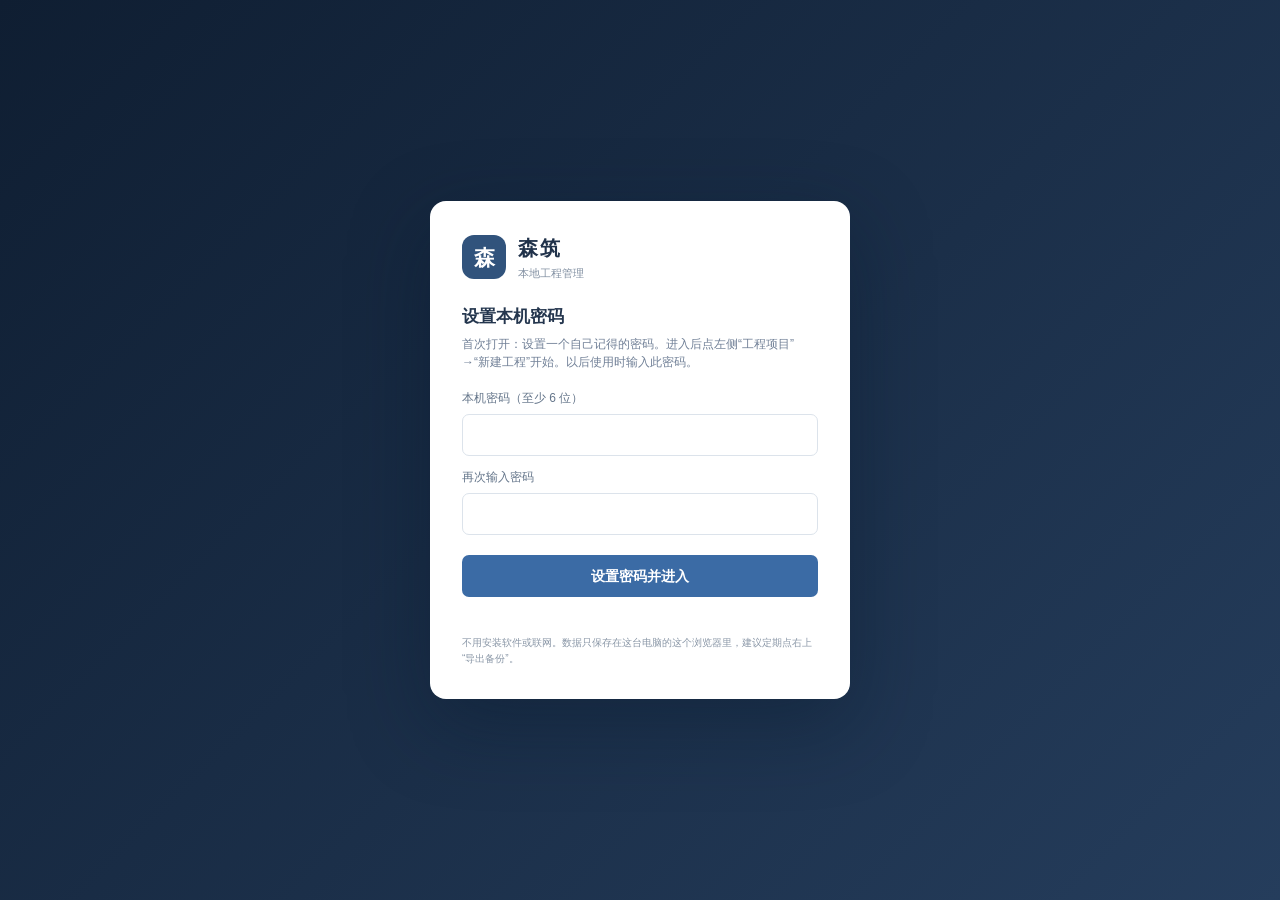
==== commit 2cc4c738: "Publish standalone Senzhu browser app for GitHub Pages" ====
--- a/index.html
+++ b/index.html
@@ -1,13 +1,237 @@
-<!doctype html>
+  <!doctype html>
 <html lang="zh-CN">
-  <head>
-    <meta charset="UTF-8" />
-    <meta name="viewport" content="width=device-width, initial-scale=1.0" />
-    <meta name="theme-color" content="#102747" />
-    <meta name="description" content="森筑大型装饰工程承包管理系统" />
-    <title>森筑 · 工程经营管理</title>
-    <script type="module" crossorigin src="./index-DeKoZm9j.js"></script>
-    <link rel="stylesheet" crossorigin href="./index-YC2xOnfH.css">
-  </head>
-  <body><div id="app"></div></body>
+<head>
+  <meta charset="utf-8">
+  <meta name="viewport" content="width=device-width, initial-scale=1">
+  <meta name="theme-color" content="#14243a">
+  <title>森筑 · 本地工程管理</title>
+  <style>
+    :root{--navy:#14243a;--navy2:#1c304c;--blue:#3b6ba5;--ink:#24344a;--muted:#77869a;--line:#e6ebf1;--bg:#f4f6f9;--white:#fff;--green:#25846d;--amber:#b77932;--red:#ba5960;--shadow:0 8px 24px rgba(24,43,67,.06)}
+    *{box-sizing:border-box}body{margin:0;background:var(--bg);color:var(--ink);font:14px/1.5 "Microsoft YaHei", "PingFang SC", "Noto Sans CJK SC", sans-serif}button,input,select,textarea{font:inherit}button{cursor:pointer}.app{min-height:100vh}.sidebar{position:fixed;z-index:5;inset:0 auto 0 0;width:246px;background:linear-gradient(180deg,var(--navy),#101d30);color:#d7e0ed;display:flex;flex-direction:column;padding:23px 15px}.brand{display:flex;align-items:center;gap:11px;padding:2px 11px 28px}.brand-mark{width:38px;height:38px;border-radius:11px;background:#31537c;display:grid;place-items:center;color:#fff;font-weight:800;font-size:19px;box-shadow:inset 0 0 0 1px #ffffff20}.brand-name{font-size:18px;font-weight:700;color:#fff;letter-spacing:2px}.brand-sub{font-size:10px;color:#8ea3bd;letter-spacing:1.2px;margin-top:2px}.nav-label{font-size:10px;letter-spacing:1.5px;color:#7186a0;padding:5px 12px 10px}.nav{display:grid;gap:5px}.nav button{border:0;background:transparent;color:#aebdd0;text-align:left;border-radius:8px;padding:11px 12px;display:flex;align-items:center;gap:12px;transition:.15s}.nav button:hover{background:#ffffff0c;color:white}.nav button.active{background:#294466;color:#fff;box-shadow:inset 3px 0 #87b0df}.nav-icon{width:19px;text-align:center;font-size:16px;color:#9fb5ce}.side-bottom{margin-top:auto;border-top:1px solid #ffffff14;padding:16px 8px 2px}.local-status{display:flex;align-items:center;gap:9px;color:#bfd0e4;font-size:12px}.status-dot{height:8px;width:8px;border-radius:50%;background:#68c2a5;box-shadow:0 0 0 4px #68c2a520}.side-hint{font-size:10px;color:#8092a9;margin:7px 0 0 17px}.main{margin-left:246px;min-height:100vh}.topbar{height:76px;background:#fff;border-bottom:1px solid var(--line);display:flex;align-items:center;justify-content:space-between;padding:0 32px;position:sticky;top:0;z-index:4}.crumb{font-size:11px;color:#91a0b1;letter-spacing:.3px}.topbar h1{font-size:21px;margin:1px 0 0;font-weight:650;color:#20324a}.top-actions{display:flex;align-items:center;gap:12px}.data-tools{display:inline-flex;gap:6px}.workspace-select{height:37px;border:1px solid var(--line);background:#fff;color:#40536c;border-radius:7px;padding:0 10px;max-width:230px}.badge{border-radius:20px;padding:5px 10px;font-size:11px;white-space:nowrap}.badge-demo{background:#fff4df;color:#9b6a23}.badge-local{background:#e8f3ef;color:#397965}.main-content{padding:25px 32px 36px;max-width:1600px;margin:auto}.page{display:none}.page.active{display:block}.page-head{display:flex;align-items:flex-end;justify-content:space-between;gap:16px;margin:4px 0 20px}.page-head h2{font-size:17px;margin:0 0 4px}.page-head p{font-size:12px;color:var(--muted);margin:0}.btn{height:36px;border-radius:7px;padding:0 14px;border:1px solid #dbe2ea;background:#fff;color:#41536b;font-weight:550}.btn:hover{border-color:#9eb2ca;background:#f9fbfd}.btn.primary{border-color:var(--blue);background:var(--blue);color:#fff}.btn.primary:hover{background:#315d91}.btn.small{height:29px;padding:0 9px;font-size:12px}.btn.ghost{background:transparent}.btn.danger{color:var(--red)}.card{background:#fff;border:1px solid #e9edf2;border-radius:10px;box-shadow:var(--shadow)}.stats{display:grid;grid-template-columns:repeat(4,1fr);gap:15px;margin-bottom:17px}.stat{padding:17px 19px;position:relative;overflow:hidden}.stat:after{content:"";position:absolute;width:66px;height:66px;border-radius:50%;background:#eef3f9;right:-18px;top:-18px}.stat-label{font-size:12px;color:#8290a2}.stat-value{font-size:24px;font-weight:700;letter-spacing:-.3px;margin:8px 0 4px;color:#24364e}.stat-foot{font-size:11px;color:#8b99aa}.stat-accent{color:var(--green)}.dashboard-grid{display:grid;grid-template-columns:minmax(0,1.65fr) minmax(270px,1fr);gap:16px}.card-head{display:flex;align-items:center;justify-content:space-between;padding:16px 18px 11px}.card-head h3{font-size:14px;margin:0}.card-head small{font-size:11px;color:var(--muted)}.chart-area{height:226px;padding:0 15px 15px}.chart-area svg{width:100%;height:100%;overflow:visible}.chart-grid{stroke:#e9edf2;stroke-width:1}.chart-label{fill:#8997a8;font-size:10px}.chart-bar-in{fill:#527eaf}.chart-bar-out{fill:#d0a06b}.project-list{padding:0 18px 13px}.project-row{padding:11px 0;border-bottom:1px solid #f0f2f5}.project-row:last-child{border:0}.project-top{display:flex;justify-content:space-between;gap:10px;font-size:12px}.project-top strong{font-weight:600}.project-top span{color:#8090a2}.progress-track{height:6px;border-radius:8px;background:#edf1f5;margin-top:8px;overflow:hidden}.progress-fill{height:100%;border-radius:8px;background:linear-gradient(90deg,#638db9,#3b6ba5)}.recent{padding:0 18px 12px}.recent-row{display:grid;grid-template-columns:1fr auto;gap:4px;padding:10px 0;border-bottom:1px solid #f0f2f5;font-size:12px}.recent-row:last-child{border:0}.recent-row small{color:#8b99aa}.amount-in{color:var(--green);font-weight:650}.amount-out{color:var(--red);font-weight:650}.table-card{overflow:hidden}.table-tools{display:flex;gap:10px;align-items:center}.table-wrap{overflow:auto}.data-table{width:100%;border-collapse:collapse;white-space:nowrap}.data-table th{background:#f8fafc;color:#77869a;text-align:left;font-size:11px;font-weight:600;padding:11px 14px;border-bottom:1px solid var(--line)}.data-table td{font-size:12px;padding:12px 14px;border-bottom:1px solid #edf0f4;color:#41526a}.data-table tbody tr:hover{background:#fbfcfe}.data-table tbody tr:last-child td{border-bottom:0}.muted{color:#8997a8!important}.tag{font-size:10px;padding:3px 8px;border-radius:12px;background:#edf3f8;color:#547394}.tag.green{background:#e7f4ef;color:#388069}.tag.amber{background:#fff4e2;color:#a57431}.tag.red{background:#fdecee;color:#b4555c}.progress-cell{min-width:115px}.progress-line{height:5px;background:#edf1f5;border-radius:8px;margin-top:5px}.progress-line i{display:block;height:100%;background:#4f7eae;border-radius:8px}.toolbar-select{height:34px;border:1px solid #dbe2ea;border-radius:7px;padding:0 10px;background:#fff;color:#4c5d73}.filter-row{display:flex;align-items:center;justify-content:space-between;gap:12px;padding:0 18px 13px}.switch-tabs{display:flex;gap:5px}.switch-tabs button{border:0;background:#f1f4f7;color:#718097;border-radius:6px;padding:7px 12px;font-size:12px}.switch-tabs button.active{background:#e6eef7;color:#355e8c;font-weight:600}.summary-strip{display:flex;align-items:center;gap:28px;padding:14px 18px;background:#fafbfd;border-bottom:1px solid #edf0f4}.summary-strip span{font-size:11px;color:#8391a2}.summary-strip strong{font-size:14px;margin-left:7px}.report-grid{display:grid;grid-template-columns:repeat(2,1fr);gap:15px}.report-card{padding:18px 20px}.report-card h3{font-size:14px;margin:0 0 14px}.report-line{display:flex;justify-content:space-between;padding:10px 0;border-bottom:1px solid #f0f2f5;font-size:12px}.report-line:last-child{border:0}.report-total{font-size:16px;font-weight:700;color:#274665}.notice{display:flex;gap:11px;padding:14px 16px;background:#f0f5fa;border:1px solid #e2ebf5;border-radius:8px;color:#64758a;font-size:11px;margin-top:16px}.notice b{color:#405f83;white-space:nowrap}.empty{padding:40px;text-align:center;color:#95a1b0;font-size:13px}.audit-list{padding:3px 18px}.audit-item{display:grid;grid-template-columns:145px 95px 135px 1fr;gap:12px;padding:12px 0;border-bottom:1px solid #eef1f4;font-size:12px}.audit-item:last-child{border:0}.audit-item time,.audit-item .who{color:#8694a5}.modal-backdrop{position:fixed;inset:0;background:#1020368c;display:none;place-items:center;z-index:20;padding:20px}.modal-backdrop.open{display:grid}.modal{width:min(590px,100%);max-height:90vh;overflow:auto;background:#fff;border-radius:12px;box-shadow:0 20px 60px #07182d45}.modal-head{padding:19px 22px 14px;border-bottom:1px solid #edf0f4;display:flex;align-items:center;justify-content:space-between}.modal-head h3{font-size:16px;margin:0}.modal-close{border:0;background:transparent;color:#8190a3;font-size:22px}.modal-body{padding:17px 22px}.form-grid{display:grid;grid-template-columns:1fr 1fr;gap:12px}.field{display:grid;gap:6px}.field.full{grid-column:1/-1}.field label{font-size:11px;color:#65758a}.field input,.field select,.field textarea{width:100%;border:1px solid #dce3eb;border-radius:6px;padding:9px 10px;outline:none;color:#34475e;background:white}.field input:focus,.field select:focus,.field textarea:focus{border-color:#7194ba;box-shadow:0 0 0 3px #4f7eae18}.field textarea{min-height:72px;resize:vertical}.modal-foot{padding:13px 22px 18px;display:flex;justify-content:flex-end;gap:9px}.toast{position:fixed;top:90px;left:50%;transform:translateX(-50%) translateY(-8px);background:#203853;color:#fff;padding:10px 16px;border-radius:7px;box-shadow:var(--shadow);opacity:0;pointer-events:none;transition:.2s;z-index:30;font-size:12px}.toast.show{opacity:1;transform:translateX(-50%) translateY(0)}.mobile-toggle{display:none}.table-actions{display:flex;gap:6px}.footnote{font-size:10px;color:#8795a6;padding:12px 17px}.demo-banner{display:flex;align-items:center;justify-content:space-between;gap:12px;margin-bottom:15px;padding:10px 13px;border-radius:7px;background:#fff8eb;border:1px solid #f3e7cf;color:#8e6a32;font-size:11px}
+    @media(max-width:1100px){.sidebar{width:210px}.main{margin-left:210px}.main-content{padding:22px}.topbar{padding:0 22px}.stats{grid-template-columns:repeat(2,1fr)}}
+    @media(max-width:760px){.data-tools{display:none!important}.sidebar{width:246px;transform:translateX(-100%);transition:transform .2s;box-shadow:8px 0 30px #10203635}.sidebar.open{transform:translateX(0)}.main{margin-left:0}.topbar{height:auto;min-height:70px;padding:11px 15px;gap:8px}.mobile-toggle{display:inline-grid;place-items:center;border:0;background:#f0f3f7;border-radius:6px;width:34px;height:34px;color:#52657c}.top-left{display:flex;gap:9px;align-items:center}.topbar h1{font-size:17px}.crumb{font-size:10px}.top-actions{gap:6px}.workspace-select{max-width:145px;font-size:11px;height:33px}.badge{display:none}.main-content{padding:17px 13px}.stats{gap:9px}.stat{padding:13px}.stat-value{font-size:19px}.dashboard-grid{grid-template-columns:1fr}.chart-area{height:195px}.page-head{align-items:flex-start}.page-head p{max-width:240px}.page-head .btn{padding:0 10px}.report-grid{grid-template-columns:1fr}.audit-item{grid-template-columns:1fr 1fr;gap:3px 9px}.audit-item span:last-child{grid-column:1/-1}.filter-row{align-items:flex-start;flex-direction:column}.summary-strip{gap:11px;flex-wrap:wrap}.form-grid{grid-template-columns:1fr}.field.full{grid-column:auto}}
+  </style>
+  <style>
+    body:not(.is-unlocked) .app{display:none}.auth-gate{position:fixed;inset:0;z-index:100;background:linear-gradient(135deg,#0f1e32,#253d5c);display:grid;place-items:center;padding:20px}.auth-card{width:min(420px,100%);background:#fff;border-radius:16px;padding:32px;box-shadow:0 25px 80px #07182d66}.auth-brand{display:flex;align-items:center;gap:12px;margin-bottom:22px}.auth-mark{width:44px;height:44px;background:#31537c;color:white;border-radius:12px;display:grid;place-items:center;font-weight:800;font-size:21px}.auth-brand strong{font-size:20px;color:#20324a;letter-spacing:2px}.auth-brand small{display:block;color:#8290a2;font-size:11px;margin-top:2px}.auth-card h2{font-size:17px;margin:0 0 6px;color:#24364e}.auth-card p{font-size:12px;color:#718097;margin:0 0 18px}.auth-field{display:grid;gap:7px;margin:12px 0}.auth-field label{font-size:12px;color:#64758a}.auth-field input{height:42px;border:1px solid #dce3eb;border-radius:7px;padding:0 12px}.auth-submit{height:42px;width:100%;border:0;border-radius:7px;background:#3b6ba5;color:#fff;font-weight:650;margin-top:8px}.auth-error{min-height:18px;color:#ba5960;font-size:12px;margin-top:8px}.auth-note{font-size:10px!important;color:#8a97a7!important;margin:12px 0 0!important;line-height:1.6}.auth-hidden{display:none!important}
+  </style>
+</head>
+<body>
+  <section class="auth-gate" id="authGate" aria-label="森筑本机登录">
+    <div class="auth-card">
+      <div class="auth-brand"><div class="auth-mark">森</div><div><strong>森筑</strong><small>本地工程管理</small></div></div>
+      <h2 id="authTitle">设置本机密码</h2>
+      <p id="authIntro">首次打开：设置一个自己记得的密码。进入后点左侧“工程项目”→“新建工程”开始。以后使用时输入此密码。</p>
+      <form id="authForm">
+        <div class="auth-field"><label for="authPassword">本机密码（至少 6 位）</label><input id="authPassword" type="password" minlength="6" autocomplete="current-password" required></div>
+        <div class="auth-field" id="authConfirmWrap"><label for="authConfirm">再次输入密码</label><input id="authConfirm" type="password" minlength="6" autocomplete="new-password"></div>
+        <button class="auth-submit" id="authSubmit" type="submit">设置密码并进入</button>
+        <div class="auth-error" id="authError" role="alert"></div>
+      </form>
+      <p class="auth-note">不用安装软件或联网。数据只保存在这台电脑的这个浏览器里，建议定期点右上“导出备份”。</p>
+    </div>
+  </section>
+  <div class="app">
+    <aside class="sidebar" id="sidebar">
+      <div class="brand"><div class="brand-mark">森</div><div><div class="brand-name">森筑</div><div class="brand-sub">本地工程管理</div></div></div>
+      <div class="nav-label">项目经营</div>
+      <nav class="nav" id="nav">
+        <button class="active" data-page="dashboard"><span class="nav-icon">▦</span>经营驾驶舱</button>
+        <button data-page="projects"><span class="nav-icon">▤</span>工程项目</button>
+        <button data-page="progress"><span class="nav-icon">◷</span>工程量与进度</button>
+        <button data-page="workforce"><span class="nav-icon">♙</span>班组与记工</button>
+        <button data-page="materials"><span class="nav-icon">▧</span>材料与库存</button>
+        <button data-page="contracts"><span class="nav-icon">▱</span>合同与签证</button>
+        <button data-page="finance"><span class="nav-icon">￥</span>应收应付</button>
+        <button data-page="reports"><span class="nav-icon">▥</span>结算报表</button>
+        <button data-page="audit"><span class="nav-icon">◉</span>操作记录</button>
+      </nav>
+      <div class="side-bottom"><div class="local-status"><i class="status-dot"></i><span>本机离线使用</span></div><div class="side-hint" id="storageHint">数据保存在当前浏览器</div></div>
+    </aside>
+    <main class="main">
+      <header class="topbar">
+        <div class="top-left"><button class="mobile-toggle" id="mobileToggle" aria-label="打开菜单">☰</button><div><div class="crumb">森筑 / <span id="crumb">经营驾驶舱</span></div><h1 id="title">经营驾驶舱</h1></div></div>
+        <div class="top-actions"><select class="workspace-select" id="workspace"><option value="demo">模拟演示 · 滨江中心酒店</option><option value="trial">本机工程数据 · 可编辑</option></select><span id="workspaceBadge" class="badge badge-demo">模拟数据 · 只读</span><span class="data-tools"><button class="btn small" id="backupData" style="display:none">导出备份</button><button class="btn small" id="restoreData" style="display:none">恢复备份</button><input id="restoreFile" type="file" accept="application/json,.json" hidden></span><button class="btn small" id="lockApp" type="button">锁定</button></div>
+      </header>
+      <div class="main-content">
+        <div class="demo-banner" id="workspaceNote"><span>当前为虚构酒店装修工程演示数据，适合查看页面与计算口径。</span><strong>演示数据只读</strong></div>
+        <div class="notice"><b>第一次使用</b><span>先点左侧“工程项目”→“新建工程”。之后可录工程量、记工、材料和收付款。数据只保存在这台电脑的浏览器里，记得定期导出备份。</span></div>
+
+        <section class="page active" id="page-dashboard">
+          <div class="page-head"><div><h2>项目经营概况</h2><p>按当前工作区汇总合同、进度与资金情况</p></div><button class="btn" data-refresh>↻ 刷新数据</button></div>
+          <div class="stats" id="dashboardStats"></div>
+          <div class="dashboard-grid">
+            <div class="card"><div class="card-head"><h3>近六个月收付款趋势</h3><small>单位：万元</small></div><div class="chart-area" id="cashChart"></div></div>
+            <div class="card"><div class="card-head"><h3>工程进度</h3><small>按清单金额加权</small></div><div class="project-list" id="projectProgress"></div></div>
+            <div class="card"><div class="card-head"><h3>在建工程</h3><small id="projectCountLabel">—</small></div><div class="project-list" id="dashboardProjects"></div></div>
+            <div class="card"><div class="card-head"><h3>最近收付款</h3><small>实际流水</small></div><div class="recent" id="recentTransactions"></div></div>
+          </div>
+        </section>
+
+        <section class="page" id="page-projects">
+          <div class="page-head"><div><h2>工程项目</h2><p>维护工程档案、承包方式和合同基础信息</p></div><button class="btn primary write-action" data-modal="project">＋ 新建工程</button></div>
+          <div class="card table-card"><div class="card-head"><h3>工程列表</h3><small id="projectCount"></small></div><div class="table-wrap" id="projectsTable"></div></div>
+        </section>
+
+        <section class="page" id="page-progress">
+          <div class="page-head"><div><h2>工程量与进度</h2><p>按工程量、百分比、节点或金额记录施工进度；可用 Excel 兼容 CSV 整理清单</p></div><div class="table-tools"><select class="toolbar-select" id="projectFilter"></select><button class="btn write-action" id="boqImportBtn">导入 CSV</button><input id="boqImportFile" type="file" accept=".csv,text/csv,.txt" hidden><button class="btn write-action" id="boqExportBtn">导出 CSV</button><button class="btn primary write-action" data-modal="boq">＋ 新增清单项</button></div></div>
+          <div class="card table-card"><div class="card-head"><h3>工程量清单</h3><small id="boqCount"></small></div><div class="table-wrap" id="boqTable"></div><div class="footnote">清单合价按“工程量 × 综合单价”计算；总进度按金额或自定义权重加权。</div></div>
+        </section>
+
+        <section class="page" id="page-workforce">
+          <div class="page-head"><div><h2>班组与记工</h2><p>登记人员、考勤与工资估算；不会自动写入成本账</p></div><div class="table-tools"><button class="btn write-action" data-modal="worker">＋ 新增工人</button><button class="btn primary write-action" data-modal="attendance">＋ 登记记工</button></div></div>
+          <div class="stats" id="workforceStats"></div>
+          <div class="card table-card"><div class="card-head"><h3>工人花名册</h3><small id="workerCount"></small></div><div class="table-wrap" id="workersTable"></div></div>
+          <div class="card table-card" style="margin-top:15px"><div class="card-head"><h3>近期记工</h3><small>工资仅供估算</small></div><div class="table-wrap" id="attendanceTable"></div></div>
+        </section>
+
+        <section class="page" id="page-materials">
+          <div class="page-head"><div><h2>材料与库存</h2><p>登记材料档案、入库、领用和退料</p></div><div class="table-tools"><button class="btn write-action" data-modal="material">＋ 新增材料</button><button class="btn primary write-action" data-modal="movement">＋ 库存出入</button></div></div>
+          <div class="card table-card"><div class="card-head"><h3>材料库存</h3><small>低库存会标记提醒</small></div><div class="table-wrap" id="materialsTable"></div></div>
+          <div class="card table-card" style="margin-top:15px"><div class="card-head"><h3>库存流水</h3><small>按发生时间倒序</small></div><div class="table-wrap" id="movementsTable"></div></div>
+        </section>
+
+        <section class="page" id="page-contracts">
+          <div class="page-head"><div><h2>合同与签证</h2><p>登记合同台账，跟踪工程变更确认状态</p></div><div class="table-tools"><button class="btn write-action" data-modal="contract">＋ 新增合同</button><button class="btn primary write-action" data-modal="variation">＋ 新增签证</button></div></div>
+          <div class="card table-card"><div class="card-head"><h3>合同台账</h3><small id="contractCount"></small></div><div class="table-wrap" id="contractsTable"></div></div>
+          <div class="card table-card" style="margin-top:15px"><div class="card-head"><h3>工程签证 / 变更</h3><small>确认后计入调整后合同收入</small></div><div class="table-wrap" id="variationsTable"></div></div>
+        </section>
+
+        <section class="page" id="page-finance">
+          <div class="page-head"><div><h2>应收应付</h2><p>管理账款计划和实际收付款流水</p></div><div class="table-tools"><button class="btn write-action" data-modal="receivable">＋ 新增应收</button><button class="btn write-action" data-modal="payable">＋ 新增应付</button><button class="btn primary write-action" data-modal="transaction">＋ 登记流水</button></div></div>
+          <div class="stats" id="financeStats"></div>
+          <div class="card table-card"><div class="filter-row"><div class="switch-tabs" id="financeTabs"><button class="active" data-finance-tab="receivables">应收账款</button><button data-finance-tab="payables">应付账款</button><button data-finance-tab="transactions">收付款流水</button></div><small class="muted">金额单位：元</small></div><div class="table-wrap" id="financeTable"></div></div>
+        </section>
+
+        <section class="page" id="page-reports">
+          <div class="page-head"><div><h2>结算报表</h2><p>按当前项目汇总合同、应收应付和现金流</p></div><div class="table-tools"><select class="toolbar-select" id="reportProject"></select><button class="btn primary" id="exportReport">导出 CSV</button></div></div>
+          <div class="stats" id="reportStats"></div>
+          <div class="report-grid" id="reportDetails"></div>
+          <div class="notice"><b>计算口径</b><span>利润估算 = 基础合同金额 + 已确认签证金额 − 已登记应付款金额。工资估算、库存消耗和税费未自动计入，避免重复计成本。该简化版不替代正式财务结算。</span></div>
+        </section>
+
+        <section class="page" id="page-audit">
+          <div class="page-head"><div><h2>操作记录</h2><p>记录本机工程数据的新增与修改操作</p></div></div>
+          <div class="card"><div class="card-head"><h3>最近操作</h3><small>最多显示最近 100 条</small></div><div class="audit-list" id="auditList"></div></div>
+        </section>
+          <div class="notice"><b>本地单机版</b><span>不连接服务器，业务数据保存在本机浏览器。密码用于页面解锁，不会加密电脑文件。请定期导出 JSON 备份；清理浏览器数据、换浏览器或换电脑不会自动同步。</span></div>
+      </div>
+    </main>
+  </div>
+  <div class="modal-backdrop" id="modalBackdrop"><div class="modal" role="dialog" aria-modal="true"><div class="modal-head"><h3 id="modalTitle">录入信息</h3><button class="modal-close" id="modalClose" aria-label="关闭">×</button></div><form id="modalForm"><div class="modal-body"><div class="form-grid" id="modalFields"></div></div><div class="modal-foot"><button type="button" class="btn" id="modalCancel">取消</button><button class="btn primary" type="submit">保存</button></div></form></div></div>
+  <div class="toast" id="toast"></div>
+  <script>
+  (()=>{
+    'use strict';
+    const KEY='senzhu_local_solo_v1';
+    const AUTH_KEY='senzhu_local_auth_v1';
+    const labels={dashboard:'经营驾驶舱',projects:'工程项目',progress:'工程量与进度',workforce:'班组与记工',materials:'材料与库存',contracts:'合同与签证',finance:'应收应付',reports:'结算报表',audit:'操作记录'};
+    const money=n=>new Intl.NumberFormat('zh-CN',{style:'currency',currency:'CNY',maximumFractionDigits:2}).format(Number(n||0));
+    const num=n=>new Intl.NumberFormat('zh-CN',{maximumFractionDigits:2}).format(Number(n||0));
+    const esc=s=>String(s??'').replace(/[&<>"']/g,c=>({'&':'&amp;','<':'&lt;','>':'&gt;','"':'&quot;',"'":'&#39;'}[c]));
+    const id=()=>Math.random().toString(36).slice(2,10);
+    const today=()=>new Date().toISOString().slice(0,10);
+    const offsetDate=(days)=>{const d=new Date();d.setDate(d.getDate()+days);return d.toISOString().slice(0,10)};
+    function seedDemo(){
+      const pid='hotel-demo';
+      return {projects:[{id:pid,code:'SZ2603-018',name:'滨江中心酒店装饰工程',location:'杭州市滨江区',client:'滨江置业有限公司',contractMode:'包工包料',contractAmount:12800000,startDate:'2026-03-15',endDate:'2026-12-30',areas:['客房层','公共区域','宴会厅']}],
+        boq:[
+          {id:id(),projectId:pid,code:'01-001',category:'拆除工程',name:'原墙面及吊顶拆除',unit:'㎡',quantity:4860,unitPrice:28,progressMode:'QUANTITY',verifiedCompleted:4568,siteCompleted:4680,clientConfirmed:4420},
+          {id:id(),projectId:pid,code:'02-015',category:'装饰工程',name:'轻钢龙骨双层石膏板隔墙',unit:'㎡',quantity:3250,unitPrice:188,progressMode:'QUANTITY',verifiedCompleted:2130,siteCompleted:2250,clientConfirmed:1980},
+          {id:id(),projectId:pid,code:'03-021',category:'装饰工程',name:'客房地毯铺设及收口',unit:'㎡',quantity:2680,unitPrice:268,progressMode:'PERCENT',progress:62,verifiedCompleted:0,siteCompleted:0,clientConfirmed:0},
+          {id:id(),projectId:pid,code:'04-008',category:'机电配合',name:'灯具安装与调试',unit:'套',quantity:840,unitPrice:96,progressMode:'MILESTONE',completedMilestones:3,milestoneCount:4,verifiedCompleted:0,siteCompleted:0,clientConfirmed:0}
+        ],workers:[{id:id(),projectId:pid,name:'王师傅',team:'木工班',trade:'木工',payType:'计件',dailyRate:420,overtimeRate:55,pieceRate:32},{id:id(),projectId:pid,name:'李师傅',team:'泥工班',trade:'泥工',payType:'点工',dailyRate:380,overtimeRate:48,pieceRate:0},{id:id(),projectId:pid,name:'张师傅',team:'水电班',trade:'水电工',payType:'混合',dailyRate:450,overtimeRate:60,pieceRate:18}],attendance:[{id:id(),projectId:pid,workerName:'王师傅',date:offsetDate(-1),days:1,overtime:2,pieces:12,wage:914},{id:id(),projectId:pid,workerName:'李师傅',date:offsetDate(-1),days:1,overtime:1.5,pieces:0,wage:452},{id:id(),projectId:pid,workerName:'张师傅',date:offsetDate(-2),days:1,overtime:1,pieces:8,wage:654}],
+        materials:[{id:id(),projectId:pid,name:'轻钢龙骨 75 系列',unit:'根',stock:860,minStock:300,unitPrice:18.5},{id:id(),projectId:pid,name:'阻燃板 9mm',unit:'张',stock:76,minStock:120,unitPrice:86},{id:id(),projectId:pid,name:'强电电缆 WDZ-YJY',unit:'米',stock:1840,minStock:500,unitPrice:22.6}],movements:[{id:id(),projectId:pid,materialName:'轻钢龙骨 75 系列',direction:'入库',quantity:400,date:offsetDate(-2),notes:'材料进场验收'},{id:id(),projectId:pid,materialName:'阻燃板 9mm',direction:'领用',quantity:24,date:offsetDate(-1),notes:'客房层施工'}],
+        contracts:[{id:id(),projectId:pid,name:'滨江中心酒店室内装饰施工合同',direction:'对上合同',counterparty:'滨江置业有限公司',amount:12800000,date:'2026-03-10'},{id:id(),projectId:pid,name:'酒店客房木作分包合同',direction:'分包合同',counterparty:'杭州华林装饰班组',amount:2180000,date:'2026-03-21'},{id:id(),projectId:pid,name:'主材采购框架协议',direction:'采购合同',counterparty:'浙东建材供应链',amount:1360000,date:'2026-03-25'}],variations:[{id:id(),projectId:pid,title:'宴会厅弧形吊顶深化调整',amount:186000,status:'已确认',date:'2026-07-16'},{id:id(),projectId:pid,title:'客房区新增隔音构造',amount:92000,status:'申报中',date:'2026-08-03'}],
+        receivables:[{id:id(),projectId:pid,title:'第二期进度款',amount:2560000,received:1800000,confirmed:true,dueDate:offsetDate(10)},{id:id(),projectId:pid,title:'第三期进度款',amount:1920000,received:0,confirmed:false,dueDate:offsetDate(24)}],payables:[{id:id(),projectId:pid,title:'客房木作分包进度款',category:'分包成本',counterparty:'杭州华林装饰班组',amount:760000,paid:420000,dueDate:offsetDate(8)},{id:id(),projectId:pid,title:'石膏板材料款',category:'材料成本',counterparty:'浙东建材供应链',amount:328000,paid:228000,dueDate:offsetDate(4)}],transactions:[{id:id(),projectId:pid,direction:'收款',amount:1000000,date:offsetDate(-7),description:'第二期进度款回款',counterparty:'滨江置业有限公司'},{id:id(),projectId:pid,direction:'付款',amount:128000,date:offsetDate(-5),description:'材料款支付',counterparty:'浙东建材供应链'},{id:id(),projectId:pid,direction:'付款',amount:220000,date:offsetDate(-2),description:'木作班组进度款',counterparty:'杭州华林装饰班组'}],audit:[]};
+    }
+    function emptyTrial(){return {projects:[],boq:[],workers:[],attendance:[],materials:[],movements:[],contracts:[],variations:[],receivables:[],payables:[],transactions:[],audit:[]}}
+    let memoryValue=null,memoryOnly=false;
+    function readStore(){try{return localStorage.getItem(KEY)}catch{memoryOnly=true;return memoryValue}}
+    function writeStore(value){try{localStorage.setItem(KEY,value);memoryOnly=false;const hint=$('#storageHint');if(hint)hint.textContent='数据保存在当前浏览器'}catch{memoryOnly=true;memoryValue=value;const hint=$('#storageHint');if(hint)hint.textContent='浏览器禁用本地保存，刷新会清空'}}
+    let db;try{db=JSON.parse(readStore()||'null')}catch{db=null}
+    if(!db||!db.demo||!db.trial){db={demo:seedDemo(),trial:emptyTrial()};writeStore(JSON.stringify(db))}
+    let workspace='trial',page='dashboard',financeTab='receivables',selectedProject='',modalType='',modalContext=null;
+    const $=s=>document.querySelector(s), $$=s=>[...document.querySelectorAll(s)];
+    const current=()=>db[workspace];
+    const isDemo=()=>workspace==='demo';
+    const projects=()=>current().projects;
+    const projectId=()=>selectedProject||projects()[0]?.id||'';
+    const forProject=key=>current()[key].filter(x=>!x.projectId||x.projectId===projectId());
+    function save(){writeStore(JSON.stringify(db))}
+    function log(action,detail){if(isDemo())return;current().audit.unshift({id:id(),date:new Date().toLocaleString('zh-CN'),action,detail});current().audit=current().audit.slice(0,100);save()}
+    function projectName(pid){return projects().find(p=>p.id===pid)?.name||'未关联工程'}
+    function boqAmount(b){return Number(b.quantity||0)*Number(b.unitPrice||0)}
+    function boqProgress(b){if(b.progressMode==='PERCENT')return Math.min(100,Math.max(0,Number(b.progress||0)));if(b.progressMode==='MILESTONE')return Number(b.milestoneCount)?Math.min(100,Number(b.completedMilestones||0)/Number(b.milestoneCount)*100):0;if(b.progressMode==='AMOUNT')return boqAmount(b)?Math.min(100,Number(b.verifiedAmount||0)/boqAmount(b)*100):0;return Number(b.quantity)?Math.min(100,Number(b.verifiedCompleted||0)/Number(b.quantity)*100):0}
+    function totalProgress(pid=projectId()){const rows=current().boq.filter(b=>b.projectId===pid);const total=rows.reduce((s,b)=>s+boqAmount(b),0);return total?rows.reduce((s,b)=>s+boqAmount(b)*boqProgress(b)/100,0)/total*100:0}
+    const currentTransactions=()=>forProject('transactions');
+    function totals(){const pids=new Set(projects().map(p=>p.id));const income=current().transactions.filter(t=>pids.has(t.projectId)&&t.direction==='收款').reduce((s,t)=>s+Number(t.amount),0);const expense=current().transactions.filter(t=>pids.has(t.projectId)&&t.direction==='付款').reduce((s,t)=>s+Number(t.amount),0);const ar=current().receivables.filter(x=>x.confirmed).reduce((s,x)=>s+Math.max(0,Number(x.amount)-Number(x.received||0)),0);const ap=current().payables.reduce((s,x)=>s+Math.max(0,Number(x.amount)-Number(x.paid||0)),0);const contract=projects().reduce((s,p)=>s+Number(p.contractAmount||0),0);const confirmed=current().variations.filter(v=>v.status==='已确认').reduce((s,v)=>s+Number(v.amount||0),0);const payables=current().payables.reduce((s,x)=>s+Number(x.amount||0),0);return {income,expense,ar,ap,contract:contract+confirmed,profit:contract+confirmed-payables,cash:income-expense}}
+    function fmtDate(d){return d||'—'}
+    function table(headers,rows){if(!rows.length)return '<div class="empty">暂无记录。请先到“工程项目”新建工程。</div>';return `<table class="data-table"><thead><tr>${headers.map(h=>`<th>${h}</th>`).join('')}</tr></thead><tbody>${rows.join('')}</tbody></table>`}
+    function progressHTML(n){n=Number(n)||0;return `<div class="progress-cell"><span>${n.toFixed(1)}%</span><div class="progress-line"><i style="width:${Math.min(100,n)}%"></i></div></div>`}
+    function setPage(next){page=next;$$('.page').forEach(x=>x.classList.toggle('active',x.id==='page-'+next));$$('#nav button').forEach(x=>x.classList.toggle('active',x.dataset.page===next));$('#title').textContent=labels[next];$('#crumb').textContent=labels[next];$('#sidebar').classList.remove('open');render()}
+    function fillProjectSelects(){const opts=projects().map(p=>`<option value="${esc(p.id)}">${esc(p.name)}</option>`).join('');for(const el of [$('#projectFilter'),$('#reportProject')]){if(!el)continue;el.innerHTML=opts||'<option value="">暂无工程</option>';if(projectId())el.value=projectId()}}
+    function render(){const selected=projectId();if(selectedProject&&!projects().some(p=>p.id===selectedProject))selectedProject='';$('#workspaceBadge').textContent=isDemo()?'模拟数据 · 只读':'本机数据 · 可编辑';$('#backupData').style.display=isDemo()?'none':'';$('#restoreData').style.display=isDemo()?'none':'';$('#workspaceBadge').className=`badge ${isDemo()?'badge-demo':'badge-local'}`;$('#workspaceNote').innerHTML=isDemo()?'<span>当前为虚构酒店装修工程演示数据，适合查看页面与计算口径。</span><strong>演示数据只读</strong>':'<span>当前工程数据只保存在这台电脑的浏览器中，不会上传。</span><strong>可编辑 · 请定期导出备份</strong>';$$('.write-action').forEach(b=>b.style.display=isDemo()?'none':'');fillProjectSelects();renderDashboard();renderProjects();renderBoq();renderWorkforce();renderMaterials();renderContracts();renderFinance();renderReports();renderAudit()}
+    function renderDashboard(){const t=totals(),avg=projects().length?projects().reduce((s,p)=>s+totalProgress(p.id),0)/projects().length:0;$('#dashboardStats').innerHTML=[['在建工程',projects().length+' 个','当前工作区工程数'],['合同及确认签证',money(t.contract),'基础合同 + 已确认签证'],['确认应收余额',money(t.ar),'只统计已确认应收'],['项目净现金流',money(t.cash),'累计收款 − 累计付款']].map((x,i)=>`<div class="card stat"><div class="stat-label">${x[0]}</div><div class="stat-value" style="${i===3&&t.cash<0?'color:var(--red)':''}">${x[1]}</div><div class="stat-foot">${x[2]}</div></div>`).join('');$('#projectCountLabel').textContent=projects().length+' 个工程';$('#projectProgress').innerHTML=projects().length?projects().map(p=>`<div class="project-row"><div class="project-top"><strong>${esc(p.name)}</strong><span>${totalProgress(p.id).toFixed(1)}%</span></div><div class="progress-track"><div class="progress-fill" style="width:${totalProgress(p.id)}%"></div></div></div>`).join(''):'<div class="empty">暂无工程</div>';$('#dashboardProjects').innerHTML=projects().length?projects().slice(0,5).map(p=>`<div class="project-row"><div class="project-top"><strong>${esc(p.name)}</strong><span>${esc(p.contractMode||'未设置')}</span></div><div class="project-top" style="margin-top:5px"><span>${esc(p.location||'未填写地点')}</span><span>${money(p.contractAmount)}</span></div></div>`).join(''):'<div class="empty">先到工程项目新建工程</div>';const tx=currentTransactions().slice().sort((a,b)=>b.date.localeCompare(a.date)).slice(0,5);$('#recentTransactions').innerHTML=tx.length?tx.map(x=>`<div class="recent-row"><span>${esc(x.description||x.direction)}</span><strong class="${x.direction==='收款'?'amount-in':'amount-out'}">${x.direction==='收款'?'+':'−'}${money(x.amount)}</strong><small>${esc(x.counterparty||'')} · ${fmtDate(x.date)}</small><small style="text-align:right">${esc(x.direction)}</small></div>`).join(''):'<div class="empty">暂无收付款流水</div>';drawChart()}
+    function drawChart(){const box=$('#cashChart'),months=[];const now=new Date();for(let i=5;i>=0;i--){const d=new Date(now.getFullYear(),now.getMonth()-i,1);months.push(d.getFullYear()+'-'+String(d.getMonth()+1).padStart(2,'0'))}const tx=forProject('transactions');const vals=months.map(m=>({m,income:tx.filter(t=>t.direction==='收款'&&String(t.date).slice(0,7)===m).reduce((s,t)=>s+Number(t.amount),0)/10000,expense:tx.filter(t=>t.direction==='付款'&&String(t.date).slice(0,7)===m).reduce((s,t)=>s+Number(t.amount),0)/10000}));const max=Math.max(10,...vals.flatMap(v=>[v.income,v.expense]));const w=620,h=205,left=37,top=10,bottom=26,plot=h-top-bottom;let svg=`<svg viewBox="0 0 ${w} ${h}" role="img" aria-label="六个月收付款柱状图">`;for(let j=0;j<4;j++){const y=top+j*(plot/3);svg+=`<line class="chart-grid" x1="${left}" y1="${y}" x2="${w-8}" y2="${y}"/><text class="chart-label" x="0" y="${y+4}">${Math.round(max*(3-j)/3)}万</text>`}vals.forEach((v,i)=>{const group=left+34+i*91,bw=19,hi=v.income/max*plot,he=v.expense/max*plot;svg+=`<rect class="chart-bar-in" x="${group}" y="${top+plot-hi}" width="${bw}" height="${Math.max(1,hi)}" rx="3"><title>收款 ${v.income.toFixed(1)} 万</title></rect><rect class="chart-bar-out" x="${group+bw+5}" y="${top+plot-he}" width="${bw}" height="${Math.max(1,he)}" rx="3"><title>付款 ${v.expense.toFixed(1)} 万</title></rect><text class="chart-label" x="${group-5}" y="${h-5}">${v.m.slice(5)}月</text>`});svg+=`<rect x="${w-145}" y="5" width="8" height="8" rx="2" fill="#527eaf"/><text class="chart-label" x="${w-132}" y="13">收款</text><rect x="${w-82}" y="5" width="8" height="8" rx="2" fill="#d0a06b"/><text class="chart-label" x="${w-69}" y="13">付款</text></svg>`;box.innerHTML=svg}
+    function renderProjects(){const rows=projects().map(p=>`<tr><td><strong>${esc(p.name)}</strong><br><span class="muted">${esc(p.code||'')}</span></td><td>${esc(p.location||'—')}</td><td>${esc(p.contractMode||'—')}</td><td>${money(p.contractAmount)}</td><td>${esc(p.startDate||'—')} 至 ${esc(p.endDate||'—')}</td><td>${totalProgress(p.id).toFixed(1)}%</td><td><span class="tag ${p.status==='已完工'?'green':''}">${esc(p.status||'在建')}</span></td></tr>`);$('#projectsTable').innerHTML=table(['工程名称 / 编号','项目地点','承包方式','合同金额','计划工期','总体进度','状态'],rows);$('#projectCount').textContent=projects().length+' 个工程'}
+    function renderBoq(){const rows=forProject('boq').map(b=>`<tr><td>${esc(b.code||'—')}</td><td>${esc(b.category||'—')}</td><td><strong>${esc(b.name)}</strong></td><td>${esc(b.unit)}</td><td>${num(b.quantity)}</td><td>${money(b.unitPrice)}</td><td>${money(boqAmount(b))}</td><td>${progressHTML(boqProgress(b))}</td><td><span class="tag">${({QUANTITY:'工程量',PERCENT:'百分比',MILESTONE:'节点',AMOUNT:'金额'})[b.progressMode]||'工程量'}</span></td><td>${isDemo()?'—':`<button class="btn small" data-progress="${esc(b.id)}">填报</button>`}</td></tr>`);$('#boqTable').innerHTML=table(['编码','分类','施工项目','单位','工程量','综合单价','合价','完成率','计算方式','操作'],rows);$('#boqCount').textContent=forProject('boq').length+' 条清单 · 总进度 '+totalProgress().toFixed(1)+'%'}
+    function renderWorkforce(){const workers=forProject('workers'),att=forProject('attendance').slice().sort((a,b)=>b.date.localeCompare(a.date));const payroll=att.reduce((s,a)=>s+Number(a.wage||0),0);$('#workforceStats').innerHTML=[['人员数',workers.length+' 人'],['记工条数',att.length+' 条'],['当前记录工资估算',money(payroll)],['班组数',new Set(workers.map(w=>w.team).filter(Boolean)).size+' 个']].map(x=>`<div class="card stat"><div class="stat-label">${x[0]}</div><div class="stat-value">${x[1]}</div><div class="stat-foot">工资仅供参考估算</div></div>`).join('');$('#workersTable').innerHTML=table(['姓名','班组','工种','计薪方式','日工资','加班时薪','计件单价'],workers.map(w=>`<tr><td><strong>${esc(w.name)}</strong></td><td>${esc(w.team||'—')}</td><td>${esc(w.trade||'—')}</td><td>${esc(w.payType||'点工')}</td><td>${money(w.dailyRate)}</td><td>${money(w.overtimeRate)}</td><td>${money(w.pieceRate)}</td></tr>`));$('#workerCount').textContent=workers.length+' 人';$('#attendanceTable').innerHTML=table(['日期','工人','出勤天数','加班小时','计件数量','估算工资','备注'],att.map(a=>`<tr><td>${esc(a.date)}</td><td>${esc(a.workerName)}</td><td>${num(a.days)}</td><td>${num(a.overtime)}</td><td>${num(a.pieces)}</td><td><strong>${money(a.wage)}</strong></td><td>${esc(a.notes||'—')}</td></tr>`))}
+    function renderMaterials(){const ms=forProject('materials'),mov=forProject('movements').slice().sort((a,b)=>b.date.localeCompare(a.date));$('#materialsTable').innerHTML=table(['材料名称','单位','现有库存','最低库存','参考单价','库存状态'],ms.map(m=>`<tr><td><strong>${esc(m.name)}</strong></td><td>${esc(m.unit)}</td><td>${num(m.stock)}</td><td>${num(m.minStock)}</td><td>${money(m.unitPrice)}</td><td>${Number(m.stock)<Number(m.minStock)?'<span class="tag red">库存偏低</span>':'<span class="tag green">正常</span>'}</td></tr>`));$('#movementsTable').innerHTML=table(['日期','材料','类型','数量','说明'],mov.map(m=>`<tr><td>${esc(m.date)}</td><td>${esc(m.materialName)}</td><td><span class="tag ${m.direction==='领用'?'amber':'green'}">${esc(m.direction)}</span></td><td>${num(m.quantity)}</td><td>${esc(m.notes||'—')}</td></tr>`))}
+    function renderContracts(){const c=forProject('contracts'),v=forProject('variations');$('#contractsTable').innerHTML=table(['合同名称','类别','合同相对方','合同金额','签订日期'],c.map(x=>`<tr><td><strong>${esc(x.name)}</strong></td><td>${esc(x.direction)}</td><td>${esc(x.counterparty||'—')}</td><td>${money(x.amount)}</td><td>${esc(x.date||'—')}</td></tr>`));$('#contractCount').textContent=c.length+' 份合同';$('#variationsTable').innerHTML=table(['变更事项','申报金额','状态','日期','操作'],v.map(x=>`<tr><td><strong>${esc(x.title)}</strong></td><td>${money(x.amount)}</td><td><span class="tag ${x.status==='已确认'?'green':x.status==='已驳回'?'red':'amber'}">${esc(x.status)}</span></td><td>${esc(x.date||'—')}</td><td>${!isDemo()&&x.status!=='已确认'?`<button class="btn small" data-variation="${esc(x.id)}">${x.status==='草稿'?'提交申报':'确认签证'}</button>`:'—'}</td></tr>`))}
+    function renderFinance(){const t=totals();$('#financeStats').innerHTML=[['已确认剩余应收',money(t.ar)],['剩余应付',money(t.ap)],['累计净现金流',money(t.cash)],['收付款流水',currentTransactions().length+' 条']].map(x=>`<div class="card stat"><div class="stat-label">${x[0]}</div><div class="stat-value">${x[1]}</div><div class="stat-foot">按当前工作区口径</div></div>`).join('');$$('#financeTabs button').forEach(b=>b.classList.toggle('active',b.dataset.financeTab===financeTab));if(financeTab==='receivables')$('#financeTable').innerHTML=table(['款项名称','确认','应收金额','已收金额','剩余应收','到期日'],forProject('receivables').map(x=>`<tr><td><strong>${esc(x.title)}</strong></td><td>${x.confirmed?'<span class="tag green">已确认</span>':'<span class="tag amber">待确认</span>'}</td><td>${money(x.amount)}</td><td>${money(x.received)}</td><td>${money(Math.max(0,x.amount-x.received))}</td><td>${esc(x.dueDate||'—')}</td></tr>`));else if(financeTab==='payables')$('#financeTable').innerHTML=table(['款项名称','成本类别','收款对象','应付金额','已付金额','剩余应付','到期日'],forProject('payables').map(x=>`<tr><td><strong>${esc(x.title)}</strong></td><td>${esc(x.category||'—')}</td><td>${esc(x.counterparty||'—')}</td><td>${money(x.amount)}</td><td>${money(x.paid)}</td><td>${money(Math.max(0,x.amount-x.paid))}</td><td>${esc(x.dueDate||'—')}</td></tr>`));else $('#financeTable').innerHTML=table(['日期','收 / 付','摘要','交易对象','金额'],currentTransactions().slice().sort((a,b)=>b.date.localeCompare(a.date)).map(x=>`<tr><td>${esc(x.date)}</td><td><span class="tag ${x.direction==='收款'?'green':'amber'}">${esc(x.direction)}</span></td><td>${esc(x.description||'—')}</td><td>${esc(x.counterparty||'—')}</td><td class="${x.direction==='收款'?'amount-in':'amount-out'}">${money(x.amount)}</td></tr>`))}
+    function renderReports(){const t=totals(),p=projects().find(x=>x.id===$('#reportProject').value)||projects().find(x=>x.id===projectId());$('#reportStats').innerHTML=[['调整后合同收入',money(p?Number(p.contractAmount)+forProject('variations').filter(v=>v.status==='已确认').reduce((s,v)=>s+Number(v.amount),0):t.contract)],['工程进度',p?totalProgress(p.id).toFixed(1)+'%':'0.0%'],['利润估算',money(p?Number(p.contractAmount)+forProject('variations').filter(v=>v.status==='已确认').reduce((s,v)=>s+Number(v.amount),0)-current().payables.filter(x=>x.projectId===p.id).reduce((s,x)=>s+Number(x.amount),0):t.profit)],['累计净现金流',money(p?current().transactions.filter(x=>x.projectId===p.id).reduce((s,x)=>s+(x.direction==='收款'?1:-1)*Number(x.amount),0):t.cash)]].map(x=>`<div class="card stat"><div class="stat-label">${x[0]}</div><div class="stat-value">${x[1]}</div><div class="stat-foot">按所选工程口径</div></div>`).join('');const recv=forProject('receivables'),pay=forProject('payables'),trans=currentTransactions();$('#reportDetails').innerHTML=`<div class="card report-card"><h3>对上结算</h3><div class="report-line"><span>应收款总额</span><strong>${money(recv.filter(x=>x.confirmed).reduce((s,x)=>s+Number(x.amount),0))}</strong></div><div class="report-line"><span>累计回款</span><strong>${money(recv.reduce((s,x)=>s+Number(x.received),0))}</strong></div><div class="report-line report-total"><span>剩余应收</span><strong>${money(recv.filter(x=>x.confirmed).reduce((s,x)=>s+Math.max(0,x.amount-x.received),0))}</strong></div></div><div class="card report-card"><h3>对下结算</h3><div class="report-line"><span>登记应付款</span><strong>${money(pay.reduce((s,x)=>s+Number(x.amount),0))}</strong></div><div class="report-line"><span>累计付款</span><strong>${money(pay.reduce((s,x)=>s+Number(x.paid),0))}</strong></div><div class="report-line report-total"><span>剩余应付</span><strong>${money(pay.reduce((s,x)=>s+Math.max(0,x.amount-x.paid),0))}</strong></div></div>`;$('#exportReport').onclick=()=>exportCSV('森筑-工程结算摘要.csv',[['工程名称',p?.name||'全部工程'],['调整后合同收入',p?Number(p.contractAmount)+forProject('variations').filter(v=>v.status==='已确认').reduce((s,v)=>s+Number(v.amount),0):t.contract],['工程进度',p?totalProgress(p.id).toFixed(1)+'%':'0%'],['利润估算',p?Number(p.contractAmount)-current().payables.filter(x=>x.projectId===p.id).reduce((s,x)=>s+Number(x.amount),0):t.profit],['净现金流',p?current().transactions.filter(x=>x.projectId===p.id).reduce((s,x)=>s+(x.direction==='收款'?1:-1)*Number(x.amount),0):t.cash]])}
+    function renderAudit(){const rows=current().audit||[];$('#auditList').innerHTML=rows.length?rows.map(a=>`<div class="audit-item"><time>${esc(a.date)}</time><span class="tag">${esc(a.action)}</span><span class="who">本机使用者</span><span>${esc(a.detail)}</span></div>`).join(''):'<div class="empty">暂无操作记录</div>'}
+    const schemas={
+      project:{title:'新建工程',fields:[['name','工程名称','text',true],['location','项目地点','text'],['client','建设单位','text'],['contractMode','承包方式','select',true,['包工包料','纯人工','混合承包']],['contractAmount','基础合同金额（元）','number'],['startDate','开工日期','date'],['endDate','计划竣工日期','date']]},
+      boq:{title:'新增清单项',fields:[['code','清单编码','text'],['category','专业分类','text'],['name','施工项目','text',true],['unit','单位','text',true],['quantity','工程量','number',true],['unitPrice','综合单价（元）','number',true],['progressMode','进度方式','select',true,['工程量','百分比','节点','金额']]]},
+      worker:{title:'新增工人',fields:[['name','工人姓名','text',true],['team','所属班组','text'],['trade','施工工种','text'],['payType','工资方式','select',true,['点工','计件','混合']],['dailyRate','日工资（元）','number'],['overtimeRate','加班时薪（元）','number'],['pieceRate','计件单价（元）','number']]},
+      attendance:{title:'登记考勤与记工',fields:[['workerName','工人','select',true,()=>forProject('workers').map(w=>w.name)],['date','日期','date',true],['days','出勤天数','number'],['overtime','加班小时','number'],['pieces','计件数量','number'],['notes','备注','text']]},
+      material:{title:'新增材料',fields:[['name','材料名称','text',true],['unit','单位','text',true],['stock','初始库存','number'],['minStock','最低库存提醒','number'],['unitPrice','参考单价（元）','number']]},
+      movement:{title:'登记库存出入',fields:[['materialName','选择材料','select',true,()=>forProject('materials').map(m=>m.name)],['direction','流水类型','select',true,['入库','领用','退料']],['quantity','数量','number',true],['notes','说明','text']]},
+      contract:{title:'新增合同',fields:[['name','合同名称','text',true],['direction','合同类别','select',true,['对上合同','分包合同','采购合同']],['counterparty','合同相对方','text'],['amount','合同金额（元）','number',true],['date','签订日期','date']]},
+      variation:{title:'新增签证 / 变更',fields:[['title','变更事项','text',true],['amount','申报金额（元）','number',true],['description','变更说明','textarea'],['date','申报日期','date']]},
+      receivable:{title:'新增应收款',fields:[['title','款项名称','text',true],['amount','应收金额（元）','number',true],['confirmed','确认状态','select',true,['待确认','已确认']],['dueDate','到期日期','date']]},
+      payable:{title:'新增应付款',fields:[['title','款项名称','text',true],['category','成本类别','select',true,['材料成本','人工成本','分包成本','机械设备','其他成本']],['counterparty','收款对象','text'],['amount','应付金额（元）','number',true],['dueDate','到期日期','date']]},
+      transaction:{title:'登记收付款流水',fields:[['direction','收款 / 付款','select',true,['收款','付款']],['amount','金额（元）','number',true],['date','发生日期','date',true],['method','收付款方式','select',true,['银行转账','现金','微信','支付宝','其他']],['counterparty','交易对象','text'],['description','摘要','text']]},
+      progress:{title:'填报工程进度',fields:[['verifiedCompleted','内部审核完成量','number'],['progress','完成率（%）','number'],['completedMilestones','已完成节点数','number'],['milestoneCount','节点总数','number'],['verifiedAmount','内部审核金额（元）','number']]}
+    };
+    function openModal(type,context=null){if(isDemo())return;modalType=type;modalContext=context;const schema=schemas[type];if(!schema)return;$('#modalTitle').textContent=schema.title;const fields=type==='progress'?schemas.progress.fields.map(f=>{const mode=context?.progressMode;if((mode==='QUANTITY'&&f[0]!=='verifiedCompleted')||(mode==='PERCENT'&&f[0]!=='progress')||(mode==='MILESTONE'&&!['completedMilestones','milestoneCount'].includes(f[0]))||(mode==='AMOUNT'&&f[0]!=='verifiedAmount'))return null;return f}).filter(Boolean):schema.fields;$('#modalFields').innerHTML=fields.map(f=>{const [key,label,type,required,options]=f;let input='';if(type==='select'){const values=typeof options==='function'?options():options;input=`<select name="${key}" ${required?'required':''}><option value="">请选择</option>${values.map(v=>`<option value="${esc(v)}">${esc(v)}</option>`).join('')}</select>`}else if(type==='textarea')input=`<textarea name="${key}" placeholder="可填写说明"></textarea>`;else input=`<input name="${key}" type="${type}" ${required?'required':''} ${type==='number'?'step="any" min="0"':''} ${key==='date'?'value="'+today()+'"':''}>`;return `<div class="field ${type==='textarea'?'full':''}"><label>${esc(label)}${required?' *':''}</label>${input}</div>`}).join('');$('#modalBackdrop').classList.add('open');setTimeout(()=>$('#modalFields input,#modalFields select')?.focus(),40)}
+    function closeModal(){$('#modalBackdrop').classList.remove('open');$('#modalForm').reset();modalType='';modalContext=null}
+    function val(fd,key,def=''){return fd.get(key)??def}
+    function submitModal(e){e.preventDefault();if(isDemo())return;const fd=new FormData(e.currentTarget),o=Object.fromEntries(fd.entries()),p=projectId();if(!p&&modalType!=='project'){toast('请先创建工程');return}let msg='已保存';switch(modalType){
+      case 'project':current().projects.unshift({id:id(),code:'SZ'+new Date().getFullYear()+String(current().projects.length+1).padStart(3,'0'),name:o.name,location:o.location,client:o.client,contractMode:o.contractMode,contractAmount:Number(o.contractAmount||0),startDate:o.startDate,endDate:o.endDate,status:'在建',areas:[]});selectedProject=current().projects[0].id;log('新建工程',o.name);break;
+      case 'boq':{const mode={工程量:'QUANTITY',百分比:'PERCENT',节点:'MILESTONE',金额:'AMOUNT'}[o.progressMode];current().boq.push({id:id(),projectId:p,code:o.code,category:o.category,name:o.name,unit:o.unit,quantity:Number(o.quantity),unitPrice:Number(o.unitPrice),progressMode:mode,progress:0,verifiedCompleted:0,siteCompleted:0,clientConfirmed:0});log('新增清单项',o.name);break}
+      case 'worker':current().workers.push({id:id(),projectId:p,...o,dailyRate:Number(o.dailyRate||0),overtimeRate:Number(o.overtimeRate||0),pieceRate:Number(o.pieceRate||0)});log('新增工人',o.name);break;
+      case 'attendance':{const w=forProject('workers').find(x=>x.name===o.workerName);const days=Number(o.days||0),ot=Number(o.overtime||0),pieces=Number(o.pieces||0);const wage=days*Number(w?.dailyRate||0)+ot*Number(w?.overtimeRate||0)+pieces*Number(w?.pieceRate||0);current().attendance.push({id:id(),projectId:p,workerName:o.workerName,date:o.date,days,overtime:ot,pieces,wage,notes:o.notes});log('登记记工',`${o.workerName} · ${o.date} · ${money(wage)}`);msg='记工已登记，估算工资 '+money(wage);break}
+      case 'material':current().materials.push({id:id(),projectId:p,...o,stock:Number(o.stock||0),minStock:Number(o.minStock||0),unitPrice:Number(o.unitPrice||0)});log('新增材料',o.name);break;
+      case 'movement':{const m=forProject('materials').find(x=>x.name===o.materialName),qty=Number(o.quantity||0);if(!m){toast('请先新增材料档案');return}if(o.direction==='领用'&&qty>m.stock){toast('领用数量超过当前库存');return}m.stock+=o.direction==='入库'||o.direction==='退料'?qty:-qty;current().movements.push({id:id(),projectId:p,materialName:m.name,direction:o.direction,quantity:qty,date:today(),notes:o.notes});log('登记库存流水',`${m.name} · ${o.direction} ${qty} ${m.unit}`);break}
+      case 'contract':current().contracts.push({id:id(),projectId:p,...o,amount:Number(o.amount),date:o.date});log('新增合同',o.name);break;
+      case 'variation':current().variations.push({id:id(),projectId:p,title:o.title,amount:Number(o.amount),description:o.description,status:'草稿',date:o.date});log('新增签证',o.title);break;
+      case 'receivable':current().receivables.push({id:id(),projectId:p,title:o.title,amount:Number(o.amount),received:0,confirmed:o.confirmed==='已确认',dueDate:o.dueDate});log('新增应收款',o.title);break;
+      case 'payable':current().payables.push({id:id(),projectId:p,title:o.title,category:o.category,counterparty:o.counterparty,amount:Number(o.amount),paid:0,dueDate:o.dueDate});log('新增应付款',o.title);break;
+      case 'transaction':{const amount=Number(o.amount);if(!(amount>0)){toast('金额必须大于零');return}current().transactions.push({id:id(),projectId:p,direction:o.direction,amount,date:o.date,method:o.method,counterparty:o.counterparty,description:o.description});if(o.direction==='收款'){let ar=forProject('receivables').find(x=>x.title===o.description||x.title===o.counterparty);if(ar)ar.received=Math.min(Number(ar.amount),Number(ar.received||0)+amount)}else{let ap=forProject('payables').find(x=>x.title===o.description||x.counterparty===o.counterparty);if(ap)ap.paid=Math.min(Number(ap.amount),Number(ap.paid||0)+amount)}log('登记'+o.direction,o.description||money(amount));break}
+      case 'progress':{const b=modalContext;Object.assign(b,{verifiedCompleted:Number(o.verifiedCompleted||0),progress:Number(o.progress||0),completedMilestones:Number(o.completedMilestones||0),milestoneCount:Number(o.milestoneCount||b.milestoneCount||0),verifiedAmount:Number(o.verifiedAmount||0)});log('填报工程进度',b.name);msg='进度已更新';break}
+      default:return;
+    }save();closeModal();render();toast(msg)}
+    function toast(text){const el=$('#toast');el.textContent=text;el.classList.add('show');clearTimeout(toast.timer);toast.timer=setTimeout(()=>el.classList.remove('show'),2500)}
+    function exportCSV(filename,rows){const csv='\ufeff'+rows.map(r=>r.map(x=>'"'+String(x??'').replace(/"/g,'""')+'"').join(',')).join('\r\n');const blob=new Blob([csv],{type:'text/csv;charset=utf-8'}),url=URL.createObjectURL(blob),a=document.createElement('a');a.href=url;a.download=filename;a.click();setTimeout(()=>URL.revokeObjectURL(url),1000)}
+    function parseCSV(text){text=String(text||'').replace(/^\uFEFF/,'');const rows=[];let row=[],cell='',quoted=false;for(let i=0;i<text.length;i++){const c=text[i];if(quoted){if(c==='"'&&text[i+1]==='"'){cell+='"';i++}else if(c==='"')quoted=false;else cell+=c}else if(c==='"')quoted=true;else if(c===','){row.push(cell);cell=''}else if(c==='\n'){row.push(cell);rows.push(row);row=[];cell=''}else if(c!=='\r')cell+=c}if(cell.length||row.length){row.push(cell);rows.push(row)}return rows.filter(r=>r.some(v=>String(v).trim()))}
+    function importBoqCSV(text){const rows=parseCSV(text);if(rows.length<2)throw new Error('文件里没有可导入的清单行');const heads=rows.shift().map(x=>String(x).trim().toLowerCase());const aliases={code:['清单编码','编码','code'],category:['专业分类','专业','category'],name:['施工项目','项目名称','清单名称','name'],unit:['单位','unit'],quantity:['工程量','数量','quantity'],unitPrice:['综合单价','单价','unitprice'],progressMode:['进度方式','progressmode']};const indexes={};for(const [key,names] of Object.entries(aliases))indexes[key]=heads.findIndex(h=>names.includes(h));for(const k of ['name','unit','quantity','unitPrice'])if(indexes[k]<0)throw new Error('缺少必填列：施工项目、单位、工程量、综合单价');const project=projectId();if(!project)throw new Error('请先新建或选择工程');const modeMap={工程量:'QUANTITY',百分比:'PERCENT',节点:'MILESTONE',金额:'AMOUNT',quantity:'QUANTITY',percent:'PERCENT',milestone:'MILESTONE',amount:'AMOUNT'};let count=0;for(const cells of rows){const get=k=>indexes[k]<0?'':String(cells[indexes[k]]||'').trim();const name=get('name');if(!name)continue;const n=k=>Number(String(get(k)).replace(/[，,¥￥\s]/g,''))||0;current().boq.push({id:id(),projectId:project,code:get('code'),category:get('category'),name,unit:get('unit'),quantity:n('quantity'),unitPrice:n('unitPrice'),progressMode:modeMap[get('progressMode')]||'QUANTITY',progress:0,verifiedCompleted:0,siteCompleted:0,clientConfirmed:0});count++}if(!count)throw new Error('没有找到有效清单行');log('CSV 导入清单',`导入 ${count} 项`);save();render();return count}
+    async function passwordHash(password,salt){if(!crypto?.subtle)throw new Error('当前浏览器不支持本机密码，请使用新版 Edge 或 Chrome');const bytes=Uint8Array.from(atob(salt),c=>c.charCodeAt(0));const key=await crypto.subtle.importKey('raw',new TextEncoder().encode(password),'PBKDF2',false,['deriveBits']);const bits=await crypto.subtle.deriveBits({name:'PBKDF2',salt:bytes,iterations:120000,hash:'SHA-256'},key,256);return btoa(String.fromCharCode(...new Uint8Array(bits)))}
+    function newSalt(){const bytes=crypto.getRandomValues(new Uint8Array(16));return btoa(String.fromCharCode(...bytes))}
+    function authRecord(){try{return JSON.parse(localStorage.getItem(AUTH_KEY)||'null')}catch{return null}}
+    function setAuthMode(){const exists=!!authRecord();$('#authTitle').textContent=exists?'登录森筑本机版':'设置本机密码';$('#authIntro').textContent=exists?'请输入本机密码继续使用。':'首次打开：设置一个自己记得的密码。进入后点左侧“工程项目”→“新建工程”开始。以后使用时输入此密码。';$('#authConfirmWrap').classList.toggle('auth-hidden',exists);$('#authConfirm').required=!exists;$('#authSubmit').textContent=exists?'登录并进入':'设置密码并进入';$('#authPassword').autocomplete=exists?'current-password':'new-password';$('#authError').textContent=''}
+    function unlockApp(){sessionStorage.setItem('senzhu_local_unlocked_v1','1');document.body.classList.add('is-unlocked');$('#authGate').classList.add('auth-hidden')}
+    async function submitLocalAuth(e){e.preventDefault();const pass=$('#authPassword').value,record=authRecord();$('#authSubmit').disabled=true;$('#authError').textContent='正在验证…';try{if(!record){if(pass.length<6)throw new Error('密码至少需要 6 位');if(pass!==$('#authConfirm').value)throw new Error('两次输入的密码不一致');const salt=newSalt(),hash=await passwordHash(pass,salt);localStorage.setItem(AUTH_KEY,JSON.stringify({salt,hash,createdAt:new Date().toISOString()}));unlockApp()}else{const hash=await passwordHash(pass,record.salt);if(hash!==record.hash)throw new Error('密码不正确');unlockApp()}}catch(err){$('#authError').textContent=err instanceof Error?err.message:'密码设置失败'}finally{$('#authSubmit').disabled=false}}
+    $('#nav').addEventListener('click',e=>{const b=e.target.closest('button[data-page]');if(b)setPage(b.dataset.page)});
+    $('#workspace').addEventListener('change',e=>{workspace=e.target.value;selectedProject='';render();setPage(page);toast(isDemo()?'已切换到只读模拟演示':'已切换到本机工程数据区')});
+    document.addEventListener('click',e=>{const m=e.target.closest('[data-modal]');if(m){openModal(m.dataset.modal);return}const pg=e.target.closest('[data-progress]');if(pg){const b=forProject('boq').find(x=>x.id===pg.dataset.progress);if(b)openModal('progress',b);return}const v=e.target.closest('[data-variation]');if(v){const item=forProject('variations').find(x=>x.id===v.dataset.variation);if(item){item.status=item.status==='草稿'?'申报中':'已确认';log('更新签证状态',`${item.title} · ${item.status}`);save();render();toast('签证状态已更新')}return}if(e.target.closest('[data-refresh]')){render();toast('页面数据已刷新')}});
+    $('#projectFilter').addEventListener('change',e=>{selectedProject=e.target.value;render()});$('#reportProject').addEventListener('change',e=>{selectedProject=e.target.value;render()});$('#financeTabs').addEventListener('click',e=>{const b=e.target.closest('[data-finance-tab]');if(b){financeTab=b.dataset.financeTab;renderFinance()}});
+    $('#modalForm').addEventListener('submit',submitModal);$('#modalClose').onclick=closeModal;$('#modalCancel').onclick=closeModal;$('#modalBackdrop').addEventListener('click',e=>{if(e.target.id==='modalBackdrop')closeModal()});$('#mobileToggle').onclick=()=>$('#sidebar').classList.toggle('open');
+    $('#exportReport').addEventListener('click',()=>{});$('#backupData').addEventListener('click',()=>{if(isDemo())return;const payload={app:'森筑HTMLPreview',version:1,exportedAt:new Date().toISOString(),trial:current()};const blob=new Blob([JSON.stringify(payload,null,2)],{type:'application/json;charset=utf-8'});const url=URL.createObjectURL(blob);const a=document.createElement('a');a.href=url;a.download='森筑-本机数据备份-'+today()+'.json';a.click();setTimeout(()=>URL.revokeObjectURL(url),1000);toast('本机数据备份已下载')});$('#restoreData').addEventListener('click',()=>$('#restoreFile').click());$('#restoreFile').addEventListener('change',async e=>{const input=e.target;const file=input.files?.[0];if(!file)return;try{const parsed=JSON.parse(await file.text());const trial=parsed?.trial;const required=['projects','boq','workers','attendance','materials','movements','contracts','variations','receivables','payables','transactions','audit'];if(parsed?.app!=='森筑HTMLPreview'||parsed?.version!==1||!trial||!required.every(k=>Array.isArray(trial[k])))throw new Error('备份文件格式不正确');if(!confirm('恢复会覆盖当前浏览器中的本机数据，是否继续？'))return;db.trial=trial;save();workspace='trial';$('#workspace').value='trial';selectedProject='';render();toast('本机数据已恢复')}catch(error){toast(error instanceof Error?error.message:'备份文件读取失败')}finally{input.value=''}});
+    $('#boqImportBtn').onclick=()=>{if(isDemo()){toast('请先切换到本机工程数据');return}$('#boqImportFile').click()};$('#boqImportFile').addEventListener('change',async e=>{const input=e.target,file=input.files?.[0];if(!file)return;try{const count=importBoqCSV(await file.text());toast(`已导入 ${count} 项清单`)}catch(error){toast(error instanceof Error?error.message:'导入失败')}finally{input.value=''}});$('#boqExportBtn').onclick=()=>{if(isDemo()){toast('请先切换到本机工程数据');return}const rows=[['清单编码','专业分类','施工项目','单位','工程量','综合单价','进度方式','内部审核完成量','完成率（%）']];for(const b of forProject('boq'))rows.push([b.code,b.category,b.name,b.unit,b.quantity,b.unitPrice,({QUANTITY:'工程量',PERCENT:'百分比',MILESTONE:'节点',AMOUNT:'金额'})[b.progressMode]||'工程量',b.verifiedCompleted,b.progress]);exportCSV('森筑-工程量清单.csv',rows)};
+    $('#authForm').addEventListener('submit',submitLocalAuth);$('#lockApp').addEventListener('click',()=>{sessionStorage.removeItem('senzhu_local_unlocked_v1');document.body.classList.remove('is-unlocked');$('#authGate').classList.remove('auth-hidden');$('#authPassword').value='';setAuthMode();$('#authPassword').focus()});$('#workspace').value=workspace;render();if(sessionStorage.getItem('senzhu_local_unlocked_v1')==='1')unlockApp();else setAuthMode();
+  })();
+  </script>
+</body>
 </html>
